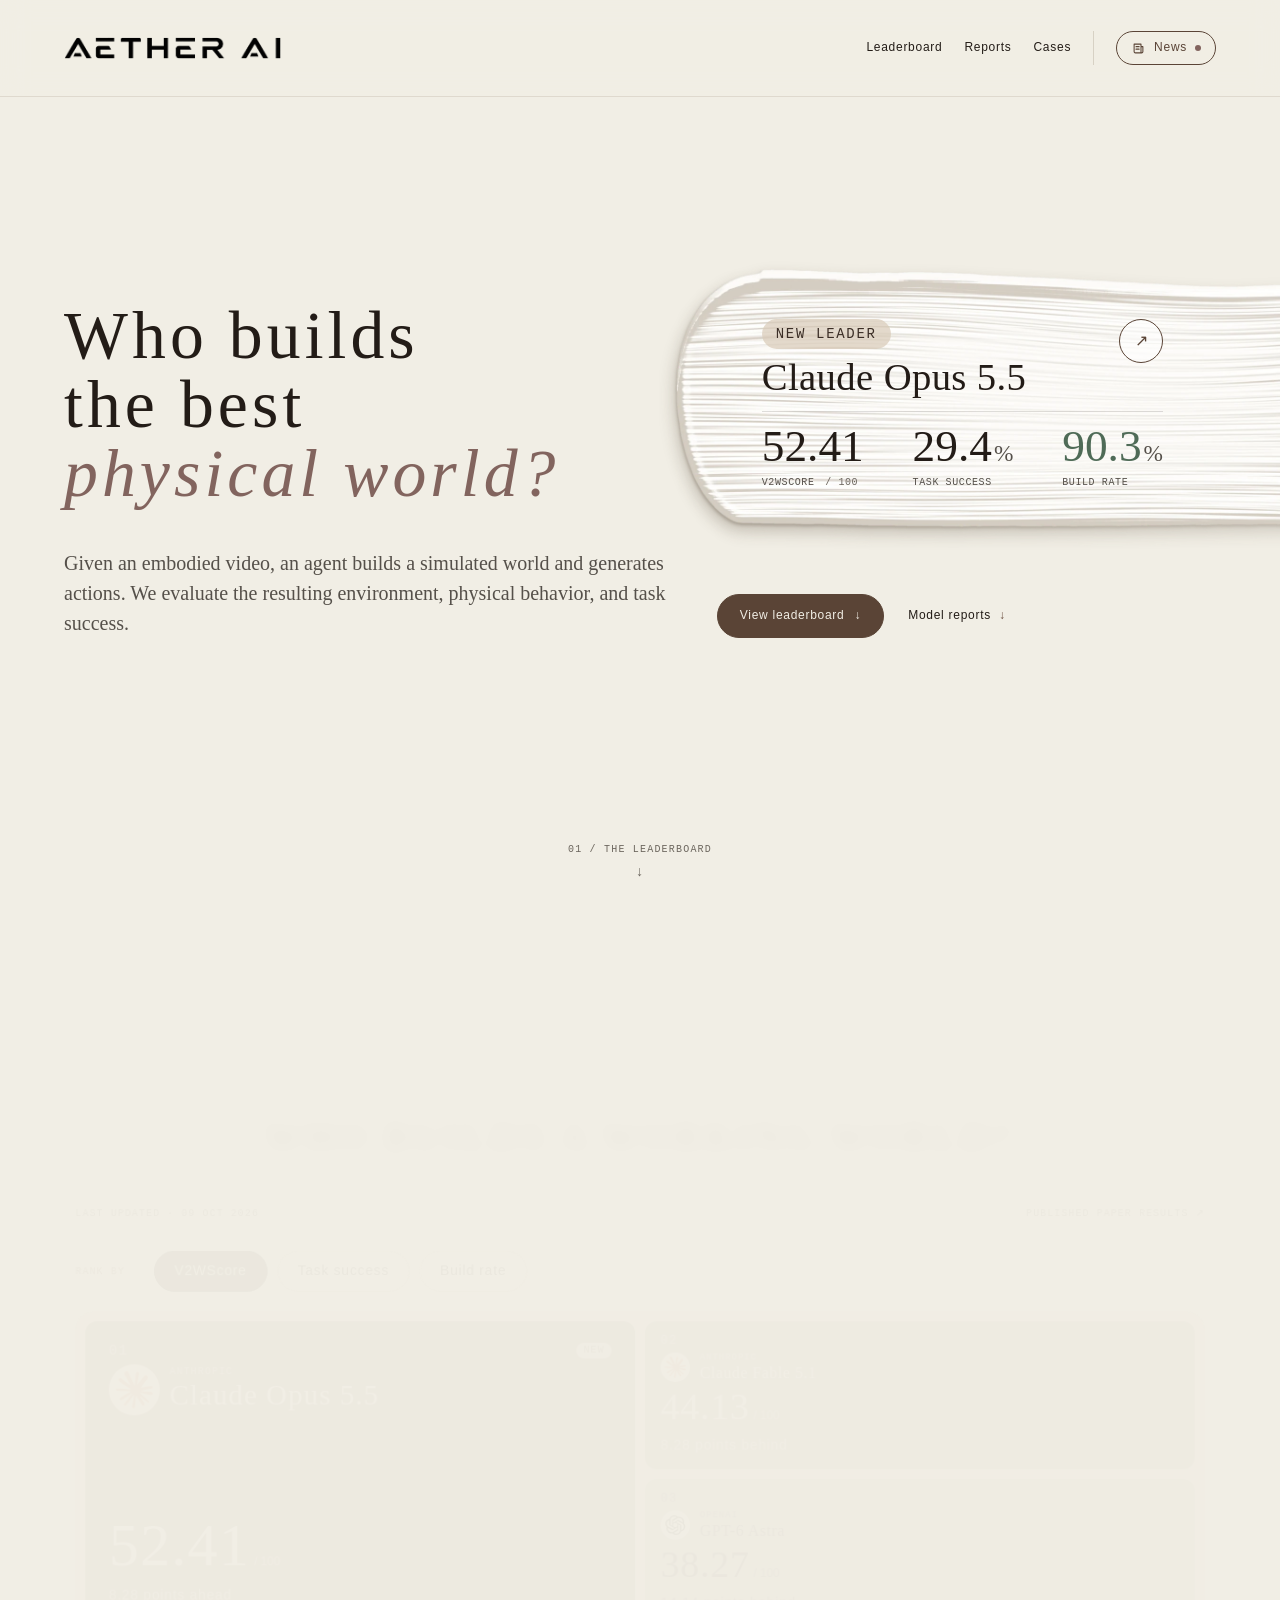
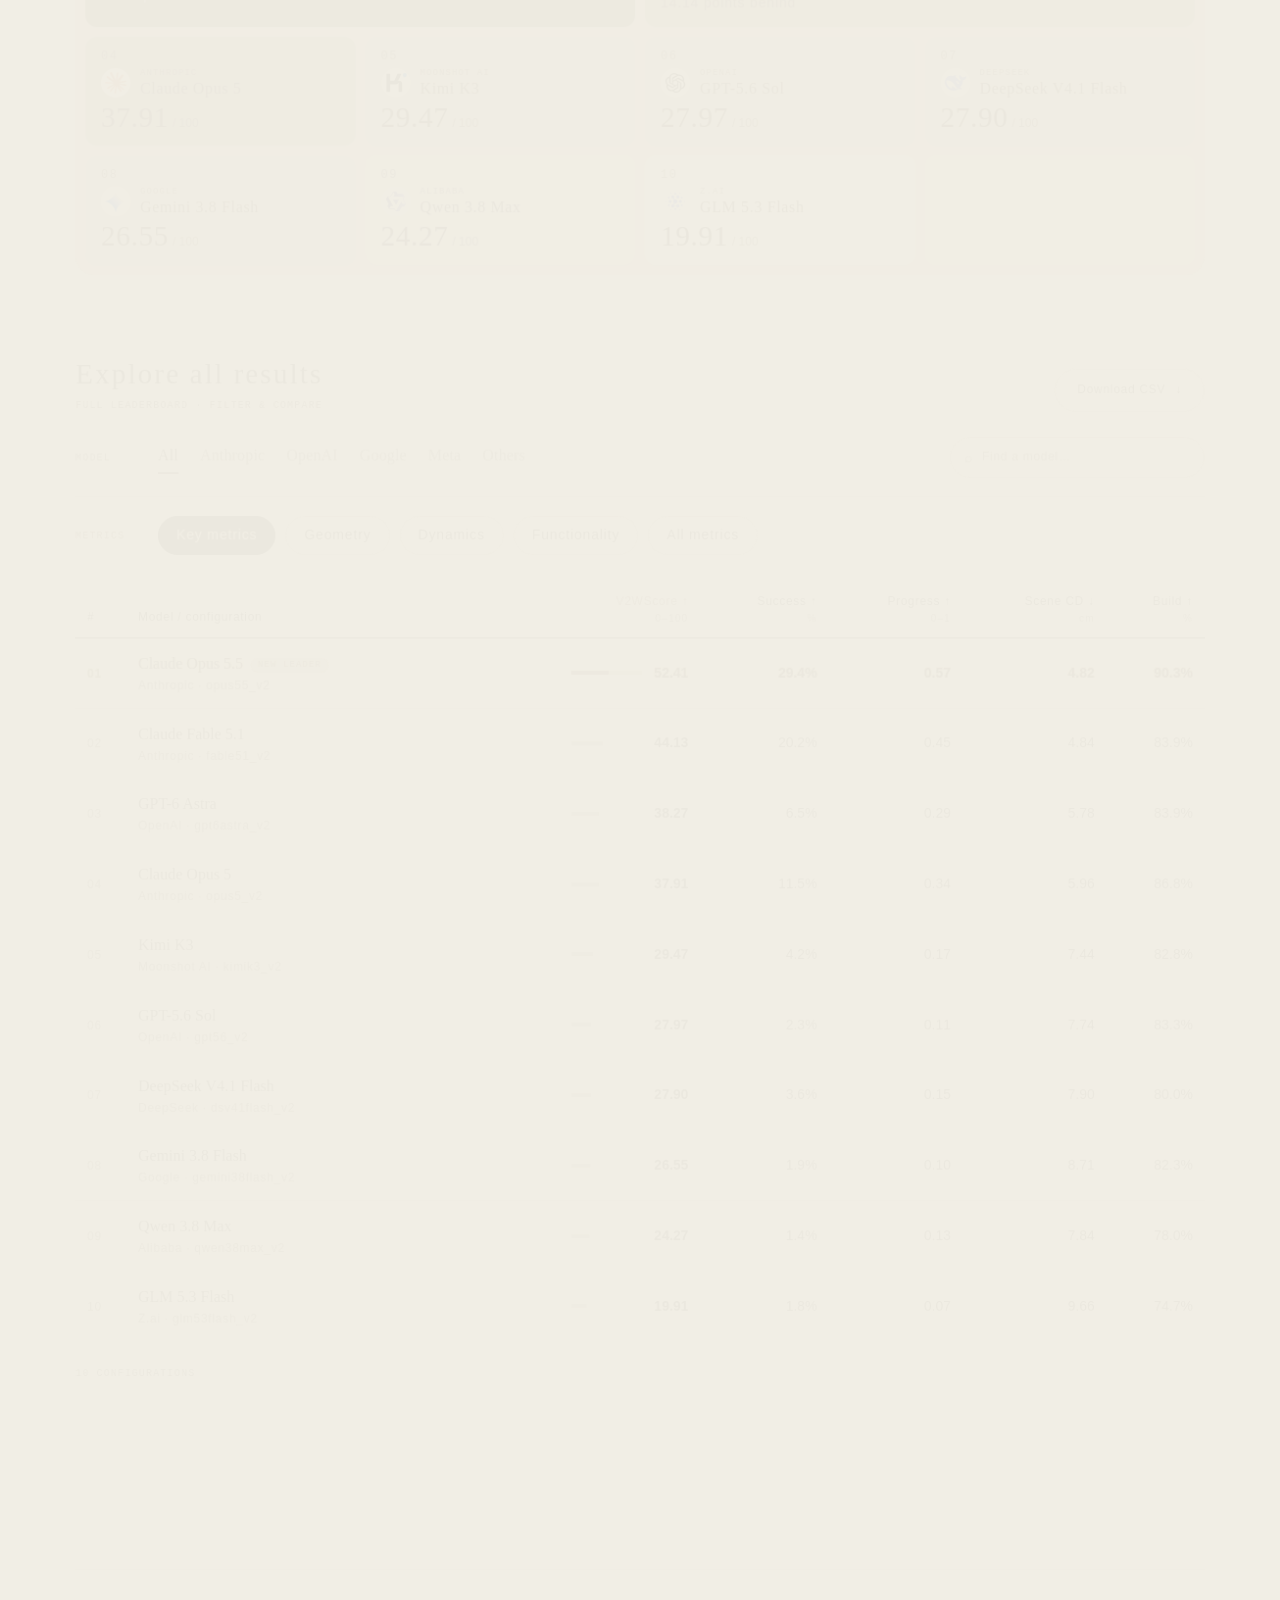
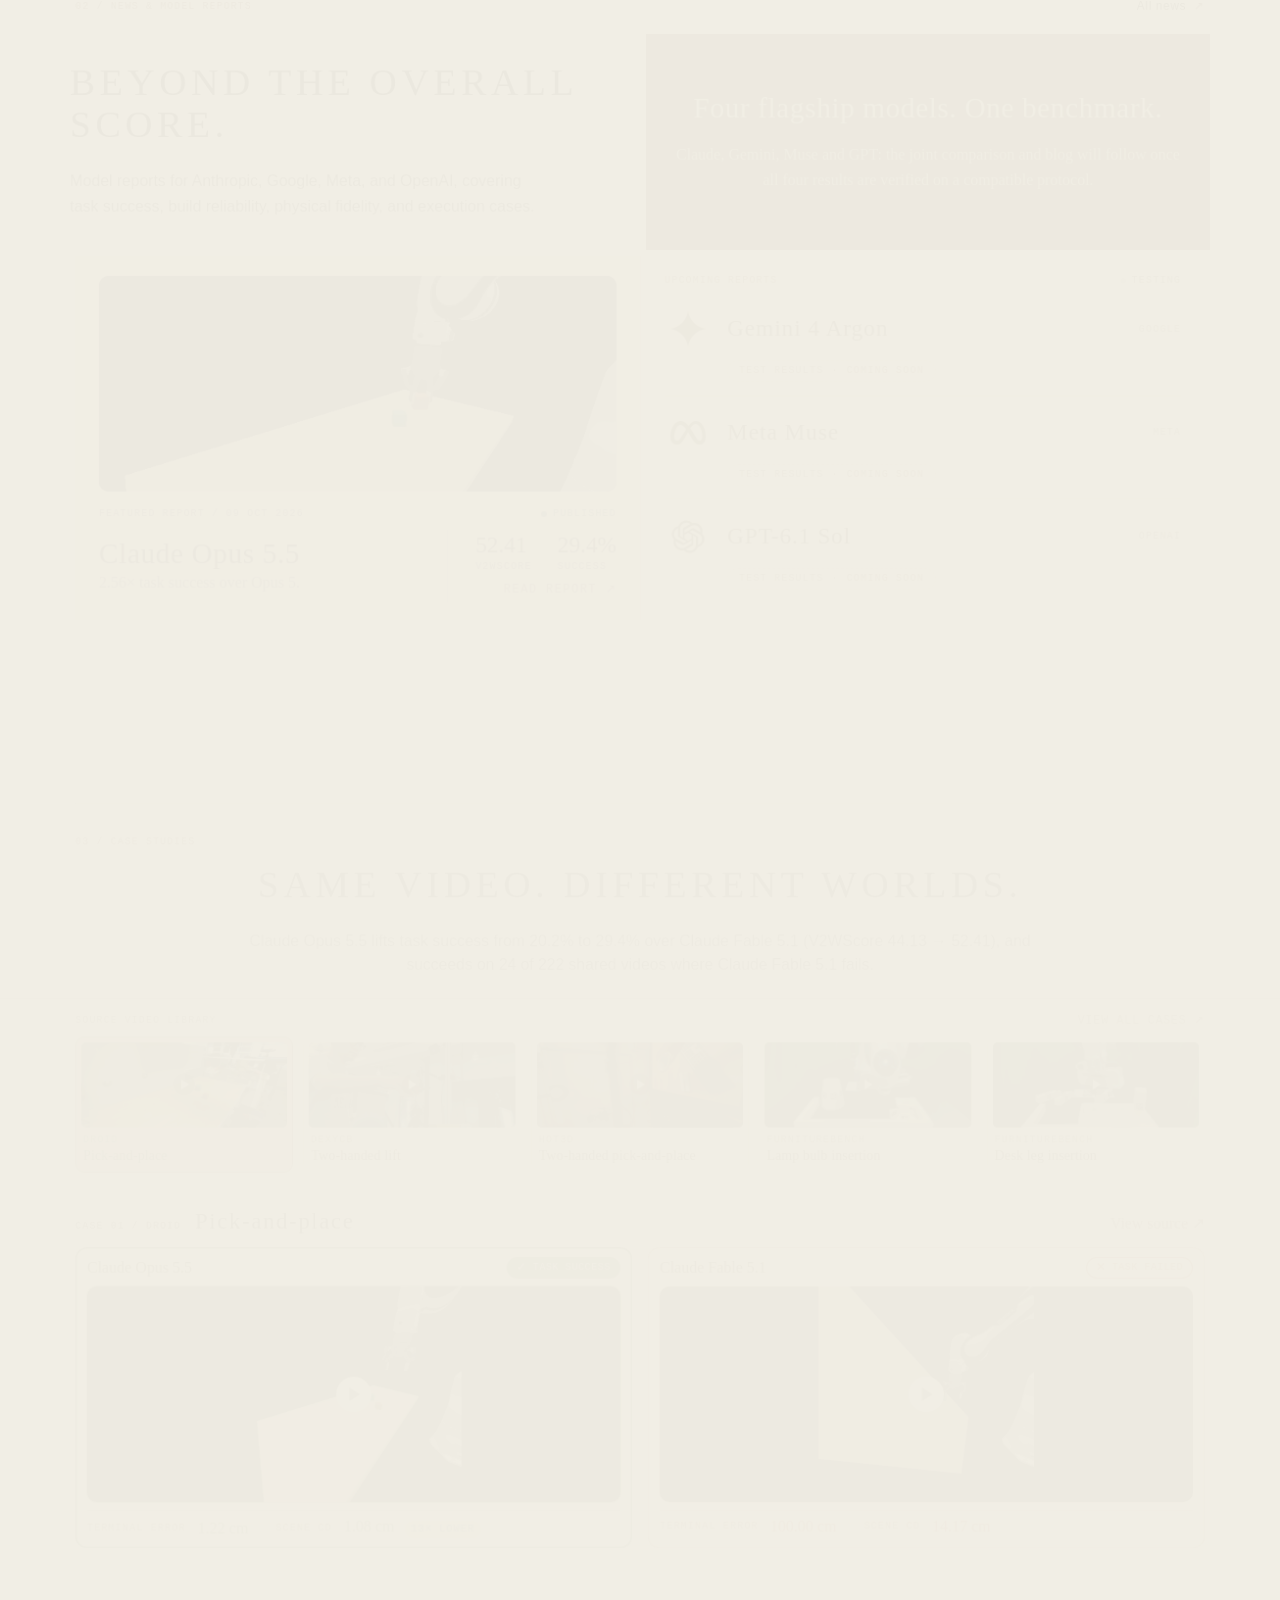
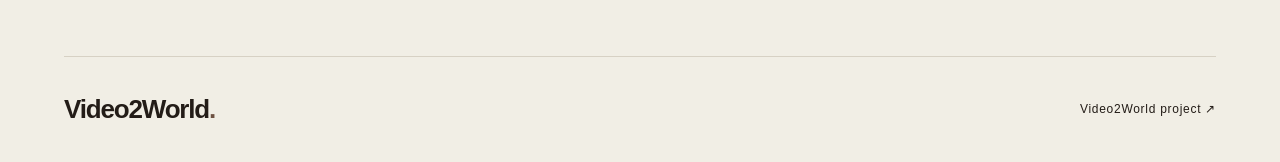
==== site/index.html @ 616022a1 "Design pass: align leaderboard, Opus report and News with the project page Information structure - H" ====
<!doctype html>
<html lang="en" data-hero-paint="b">
<head>
  <meta charset="UTF-8"><meta name="viewport" content="width=device-width, initial-scale=1">
  <meta name="v2w-base" content="."><meta name="theme-color" content="#f1eee5">
  <title>Video2World — Which coding agents build worlds that work?</title>
  <meta name="description" content="Explore how frontier coding agents reconstruct and execute interactive worlds from embodied videos. A living leaderboard, real cases, and model-by-model updates.">
  <meta property="og:title" content="Video2World — Opus 5.5 sets a new high">
  <meta property="og:description" content="52.41 V2WScore. 29.4% task success. Explore ten coding-agent configurations and their physical-world capabilities.">
  <meta property="og:image" content="https://aetherlabsai.github.io/Video2World/leaderboard/assets/opus-5-5-social.png">
  <meta property="og:type" content="website"><meta name="twitter:card" content="summary_large_image">
  <link rel="icon" href="assets/favicon.ico" sizes="16x16 32x32 48x48"><link rel="icon" type="image/png" sizes="32x32" href="assets/favicon-32.png"><link rel="apple-touch-icon" sizes="180x180" href="assets/apple-touch-icon.png"><link rel="stylesheet" href="styles.css"><link rel="stylesheet" href="theme.css"><link rel="stylesheet" href="collaboration.css"><link rel="stylesheet" href="motion.css">
  <link rel="stylesheet" href="hero-paint.css"><script src="app.js" defer></script><script src="motion.js" defer></script>
</head>
<body data-page="home">
  <a class="skip" href="#leaderboard">Skip to leaderboard</a>
  <header class="site-header"><div class="nav-inner"><a class="wordmark" href="../" aria-label="Aether AI · Video2World project page"><img src="assets/aether-ai.png" alt="Aether AI" width="946" height="96" decoding="async"></a><nav aria-label="Main navigation"><a href="#leaderboard">Leaderboard</a><a href="#updates">Reports</a><a href="#cases">Cases</a><div class="nav-resources"><details class="news-nav"><summary class="nav-board"><svg viewBox="0 0 24 24" aria-hidden="true"><path d="M5 5h11v14H7a2 2 0 0 1-2-2z M16 9h3v8a2 2 0 0 1-2 2 M8 9h5 M8 13h5"/></svg>News <span class="news-nav-dot" aria-hidden="true"></span></summary><div class="news-nav-panel" id="nav-news-summary"><a href="news/index.html">Latest benchmark news ↗</a></div></details></div></nav></div></header>
  <main id="top">
    <section class="hero page-width" aria-labelledby="hero-title">
      <div class="hero-copy"><h1 id="hero-title">Who builds the best <em>physical world?</em></h1>
        <p class="hero-description">Given an embodied video, an agent builds a simulated world and generates actions. We evaluate the resulting environment, physical behavior, and task success.</p>
      </div>
      <div class="hero-side"><div class="release-highlight hero-release" aria-labelledby="release-title"><div class="release-intro"><span class="release-tag">NEW LEADER</span><h2 id="release-title">Claude Opus 5.5</h2></div><div class="release-metrics"><div><span class="metric-value">…</span><span class="metric-name">V2WScore <small>/ 100</small></span></div><div><span class="metric-value">…</span><span class="metric-name">Task success</span></div><div><span class="metric-value positive">…</span><span class="metric-name">Build rate</span></div></div><a class="release-arrow" href="updates/opus-5-5.html" aria-label="Read Opus 5.5 results">↗</a></div><div class="hero-actions"><a class="button primary" href="#leaderboard">View leaderboard <span>↓</span></a><a class="text-link" href="#updates">Model reports <span>↓</span></a></div></div>
      <a class="hero-next" href="#leaderboard"><span>01 / The leaderboard</span><i aria-hidden="true">↓</i></a>
    </section>
    <section class="section page-width" id="leaderboard" data-rail="Leaderboard" aria-labelledby="board-title"><div class="section-heading"><div><span class="eyebrow section-index">01 / THE LEADERBOARD</span><h2 id="board-title">Who builds a working world?</h2></div></div>
      <div class="board-context board-meta" role="toolbar" aria-label="Leaderboard data"><span class="snapshot-date" id="snapshot-date">Last updated · 09 Oct 2026</span><div class="board-meta-actions"><a class="text-link paper-results-link" href="https://aetherlabsai.github.io/Video2World/#results" target="_blank" rel="noopener">Published paper results ↗</a></div></div>
      <div class="ranking-stage">
        <div class="chart-heading rank-by"><span class="tiny-label filter-label">Rank by</span><h3 id="chart-title" class="sr-only">Overall score</h3><div class="segmented" role="group" aria-label="Rank by"><button class="active" data-chart="score" type="button" aria-pressed="true">V2WScore</button><button data-chart="success" type="button" aria-pressed="false">Task success</button><button data-chart="build" type="button" aria-pressed="false">Build rate</button></div></div>
        <div id="rank-podium" class="rank-podium podium-split" aria-label="Top three models"></div>
      </div>
      <div class="results-head"><div><h3>Explore all results</h3><span class="tiny-label">Full leaderboard · filter &amp; compare</span></div><button class="button secondary" id="export-csv" type="button">Download CSV <span>↓</span></button></div>
      <div class="board-toolbar"><span class="tiny-label filter-label">Model</span><div class="provider-filters provider-tabs" id="provider-filters" role="group" aria-label="Filter by provider"></div><label class="search"><span aria-hidden="true">⌕</span><input id="model-search" type="search" placeholder="Find a model…" aria-label="Search models"></label></div>
      <div class="metric-views"><span class="tiny-label filter-label">Metrics</span><div class="segmented" role="group" aria-label="Metric view"><button class="active" type="button" data-metric-view="key" aria-pressed="true">Key metrics</button><button type="button" data-metric-view="Geometry" aria-pressed="false">Geometry</button><button type="button" data-metric-view="Dynamics" aria-pressed="false">Dynamics</button><button type="button" data-metric-view="Functionality" aria-pressed="false">Functionality</button><button type="button" data-metric-view="all" id="detail-toggle" aria-pressed="false">All metrics</button></div><span class="metric-view-note" id="metric-view-note"></span></div>
      <div class="table-scroll" tabindex="0" aria-label="Scrollable leaderboard"><table class="leaderboard-table" id="leaderboard-table"><caption class="sr-only">Video2World model results. Select a column to sort or a model to inspect its metric coverage.</caption><thead id="table-head"></thead><tbody id="table-body"><tr><td>Loading benchmark results…</td></tr></tbody></table></div>
      <div class="board-footnote"><span id="board-summary">10 evaluated configurations</span></div>

    </section>

    <section class="section page-width reports-section" id="updates" data-rail="Reports" aria-labelledby="updates-title">
      <div class="reports-bento">
        <div class="bento-top"><span class="eyebrow section-index">02 / NEWS &amp; MODEL REPORTS</span><a class="text-link" href="news/index.html">All news <span>↗</span></a></div>
        <div class="bento-intro"><h2 id="updates-title">Beyond the overall score.</h2><p>Model reports for Anthropic, Google, Meta, and OpenAI, covering task success, build reliability, physical fidelity, and execution cases.</p></div>
        <div class="bento-campaign campaign-panel campaign-brief" aria-labelledby="campaign-title"><span class="campaign-status sr-only" id="campaign-status">1 of 4 results available</span><h3 id="campaign-title">Four flagship models. One benchmark.</h3><p id="campaign-message">The joint comparison and blog will follow once all four results are verified.</p><p class="campaign-publication" id="campaign-publication">Joint article in preparation.</p></div>
        <div class="updates-grid bento-reports" data-layout="bento" aria-label="Flagship model reports"></div>
      </div>
    </section>

    <section class="section page-width" id="cases" data-rail="Cases" aria-labelledby="cases-title"><div class="case-study" id="opus-case-explorer"><div class="cs-head"><span class="eyebrow section-index">03 / CASE STUDIES</span><h2 id="cases-title">Same video. Different worlds.</h2></div><p class="loading">Loading cases…</p></div>
    </section>
  </main>
  <footer class="site-footer"><a class="wordmark" href="../">Video2World<span class="brand-dot">.</span></a><div class="footer-links"><a href="../">Video2World project ↗</a></div></footer>
  <dialog id="model-dialog" class="model-dialog"><button class="dialog-close icon-button" type="button" aria-label="Close model details">×</button><div id="model-dialog-content"></div></dialog>
  <div id="toast" class="toast" role="status" aria-live="polite"></div>
</body>
</html>
---- site/styles.css ----
/*
 * Video2World leaderboard — layout and components.
 * Visual language follows the main project site (warm beige paper, Georgia display type in light
 * weight with open tracking, Arial text, mono labels, pill buttons, hairline rules). Every colour,
 * size and font comes from the tokens in theme.css; do not add raw hex values or font sizes here.
 */

/* ---------- Base ---------- */
* {
  box-sizing: border-box;
}
html {
  scroll-behavior: smooth;
  scroll-padding-top: calc(var(--nav-height) + 24px);
}
body {
  margin: 0;
  overflow-x: clip;
  background: var(--bg);
  color: var(--text);
  font: var(--fw-text) var(--fs-body) / var(--lh-body) var(--font-body);
}
button,
input,
select {
  font: inherit;
  color: inherit;
}
a {
  color: inherit;
  text-decoration: none;
}
a:hover {
  color: var(--accent);
}
button {
  cursor: pointer;
}
button:disabled {
  cursor: default;
}
button,
a {
  -webkit-tap-highlight-color: transparent;
}
:focus-visible {
  outline: 2px solid var(--accent);
  outline-offset: 5px;
}
::selection {
  background: var(--warm-tint);
}
h1,
h2,
h3,
p {
  margin: 0;
  overflow-wrap: break-word;
}
h1,
h2,
h3 {
  font-family: var(--font-display);
  font-weight: var(--fw-display);
}
h1 {
  font-size: var(--fs-d1);
  line-height: var(--lh-d1);
  letter-spacing: var(--ls-d1);
}
h2 {
  font-size: var(--fs-h1);
  line-height: var(--lh-h1);
  letter-spacing: var(--ls-h1);
}
h3 {
  font-size: var(--fs-h2);
  line-height: var(--lh-h2);
  letter-spacing: var(--ls-h2);
}
h1 em,
h2 em,
h3 em {
  color: var(--accent-warm);
  font-weight: 400;
}
img,
video {
  display: block;
  max-width: 100%;
}
.page-width {
  width: min(var(--content-width), calc(100% - 2 * var(--gutter)));
  margin-inline: auto;
}
.sr-only {
  position: absolute;
  width: 1px;
  height: 1px;
  padding: 0;
  margin: -1px;
  overflow: hidden;
  clip-path: inset(50%);
  white-space: nowrap;
  border: 0;
}
.skip {
  position: fixed;
  top: -80px;
  left: 20px;
  z-index: 100;
  padding: 12px;
  background: var(--text);
  color: var(--bg);
}
.skip:focus {
  top: 10px;
}
[hidden] {
  display: none !important;
}

/* Small mono capitals: eyebrows, tags, axis labels. */
.eyebrow,
.tiny-label {
  display: flex;
  align-items: center;
  gap: 9px;
  font: var(--fw-label) var(--fs-label) / var(--lh-label) var(--font-mono);
  letter-spacing: var(--ls-label);
  text-transform: uppercase;
  color: var(--text-muted);
}
.section-index {
  color: var(--accent);
}
.status-dot {
  display: inline-block;
  flex-shrink: 0;
  width: 6px;
  height: 6px;
  border-radius: 50%;
  background: var(--positive);
}

/* ---------- Header (same bar as the main site) ---------- */
.site-header {
  position: sticky;
  top: 0;
  z-index: 20;
  background: color-mix(in srgb, var(--bg) 82%, transparent);
  -webkit-backdrop-filter: saturate(1.1) blur(14px);
  backdrop-filter: saturate(1.1) blur(14px);
  border-bottom: 1px solid color-mix(in srgb, var(--line) 70%, transparent);
}
.nav-inner {
  display: flex;
  align-items: center;
  justify-content: space-between;
  gap: 32px;
  max-width: calc(var(--content-width) + 2 * var(--gutter));
  min-height: var(--nav-height);
  margin: auto;
  padding: 0 var(--gutter);
}
.wordmark {
  display: inline-flex;
  align-items: center;
  flex-shrink: 0;
  font-size: 26px;
  font-weight: 600;
  letter-spacing: -0.045em;
  white-space: nowrap;
}
.wordmark img {
  display: block;
  height: 22px;
  width: auto;
}
.brand-dot {
  color: var(--accent);
}
.site-header nav {
  display: flex;
  align-items: center;
  gap: 34px;
  font-size: var(--fs-ui);
  letter-spacing: var(--ls-ui);
}
.site-header nav > a,
.nav-resources > a {
  display: inline-flex;
  align-items: center;
  gap: 7px;
  min-height: 44px;
}
.nav-resources {
  display: flex;
  align-items: center;
  gap: 28px;
  padding-left: 34px;
  border-left: 1px solid var(--line);
}
.nav-resources svg,
.nav-board svg {
  flex-shrink: 0;
  width: 15px;
  height: 15px;
  fill: none;
  stroke: currentColor;
  stroke-width: 1.7;
  stroke-linecap: round;
  stroke-linejoin: round;
}
/* Outlined pill, as the main site's Leaderboard button. */
.nav-board {
  display: inline-flex;
  align-items: center;
  gap: 8px;
  padding: 6px 14px;
  border: 1px solid var(--warm-solid);
  border-radius: 999px;
  color: var(--warm-solid);
  white-space: nowrap;
}

/* ---------- Buttons and links ---------- */
.button {
  display: inline-flex;
  align-items: center;
  justify-content: center;
  gap: 10px;
  min-height: 44px;
  padding: 9px 22px;
  border: 1px solid var(--warm-solid);
  border-radius: 999px;
  font: var(--fw-text) var(--fs-ui) / var(--lh-ui) var(--font-body);
  letter-spacing: var(--ls-ui);
  white-space: nowrap;
  transition:
    background 0.2s ease,
    color 0.2s ease,
    border-color 0.2s ease;
}
.button.primary {
  background: var(--warm-solid);
  color: var(--bg);
}
.button.primary:hover {
  background: var(--warm-solid-hover);
  border-color: var(--warm-solid-hover);
  color: var(--bg);
}
.button.secondary {
  background: transparent;
  border-color: var(--line);
  color: var(--text);
}
.button.secondary:hover {
  border-color: var(--accent);
  color: var(--accent);
}
.text-link {
  display: inline-flex;
  align-items: center;
  gap: 8px;
  font-size: var(--fs-ui);
  letter-spacing: var(--ls-ui);
  color: var(--text);
  white-space: nowrap;
}
.text-link span {
  color: var(--accent);
}
.inline-link {
  color: var(--accent);
  text-decoration: underline;
  text-underline-offset: 3px;
}

/* Pill segmented control and tabs (as the main site's case tabs). */
.segmented {
  display: inline-flex;
  flex-wrap: wrap;
  gap: 6px;
}
.segmented button,
.case-tabs button,
.provider-filters button {
  min-height: 34px;
  padding: 0 14px;
  border: 1px solid var(--line);
  border-radius: 999px;
  background: transparent;
  color: var(--text);
  font: var(--fw-text) var(--fs-ui) / var(--lh-ui) var(--font-body);
  letter-spacing: var(--ls-ui);
  white-space: nowrap;
  transition:
    background 0.2s ease,
    color 0.2s ease,
    border-color 0.2s ease;
}
.segmented button:hover,
.case-tabs button:hover,
.provider-filters button:hover {
  border-color: var(--accent);
  color: var(--accent);
}
.segmented button.active,
.case-tabs button.active,
.provider-filters button.active {
  background: var(--text);
  border-color: var(--text);
  color: var(--bg);
}
.case-tabs button {
  min-height: 36px;
  padding: 0 16px;
  text-transform: uppercase;
}

/* ---------- Hero ---------- */
.hero {
  display: grid;
  grid-template-columns: minmax(0, 1fr) minmax(0, 1fr);
  gap: var(--grid-gap);
  align-items: stretch;
  min-height: 0;
  padding-top: 48px;
  padding-bottom: 16px;
}
.hero h1 {
  font-size: var(--fs-d1);
  line-height: var(--lh-d1);
  letter-spacing: var(--ls-d1);
  text-wrap: balance;
}
.hero-copy {
  display: flex;
  flex-direction: column;
  min-width: 0;
}
.hero-copy .hero-actions {
  margin-bottom: 0;
}
/* Latest measured result beside the introduction. */
.release-highlight.hero-release {
  display: grid;
  grid-template-columns: minmax(0, 1fr) auto;
  align-items: start;
  gap: 0 24px;
  margin-top: 0;
  align-self: center;
  padding: 18px 28px 16px;
}
/* Same size as the button text (12px). */
.release-highlight.hero-release .release-tag {
  padding: 4px 10px;
  font-size: var(--fs-ui);
  letter-spacing: var(--ls-ui);
}
.release-highlight.hero-release .release-intro h2 {
  margin-top: 8px;
  font-size: var(--fs-h1);
  line-height: 1.05;
  letter-spacing: 0.01em;
}
.release-highlight.hero-release .release-intro p {
  margin-top: 4px;
  font-size: var(--fs-body);
}
.release-highlight.hero-release .release-arrow {
  grid-column: 2;
  grid-row: 1;
  display: flex;
}
.release-highlight.hero-release .release-metrics {
  grid-column: 1 / -1;
  justify-content: space-between;
  gap: 24px;
  margin-top: 14px;
  padding: 12px 0 0;
  border-top: 1px solid var(--line);
}
.release-highlight.hero-release .metric-value {
  font-size: var(--fs-d2);
  line-height: 1;
  letter-spacing: 0;
}
.release-highlight.hero-release .metric-name {
  margin-top: 6px;
  letter-spacing: 0.06em;
}

.hero .eyebrow {
  margin-bottom: 28px;
  color: var(--accent);
}
.hero h1 em {
  font-style: italic;
}
.hero-description {
  max-width: 34em;
  margin-top: 40px;
  font: var(--fw-text) var(--fs-lead) / var(--lh-lead) var(--font-display);
  color: var(--text-muted);
}
.hero-actions {
  display: flex;
  flex-wrap: wrap;
  align-items: center;
  gap: 14px 24px;
  margin-top: 32px;
}
.benchmark-stats {
  display: flex;
  gap: 32px;
  max-width: 460px;
  margin: 40px 0 0;
  padding-top: 24px;
  border-top: 1px solid var(--line);
}
.benchmark-stats div {
  flex: 1;
}
.benchmark-stats dt {
  font: var(--fw-display) var(--fs-h1) / var(--lh-h1) var(--font-display);
  letter-spacing: var(--ls-h3);
}
.benchmark-stats dd {
  margin: 8px 0 0;
  font-size: var(--fs-small);
  line-height: var(--lh-small);
  color: var(--text-muted);
}

/* ---------- New-leader band ---------- */
.release-highlight {
  position: relative;
  display: flex;
  align-items: center;
  justify-content: space-between;
  gap: var(--grid-gap);
  padding: 28px 32px;
  border: 1px solid var(--line);
  border-radius: 4px;
  background: var(--surface);
}
.release-tag {
  white-space: nowrap;
  display: inline-flex;
  align-items: center;
  padding: 3px 8px;
  border-radius: 999px;
  background: var(--warm-tint);
  color: var(--warm-ink);
  font: var(--fw-label) var(--fs-label) / var(--lh-label) var(--font-mono);
  letter-spacing: var(--ls-label);
  text-transform: uppercase;
}
.release-intro h2 {
  margin-top: 12px;
  font-size: var(--fs-h2);
  line-height: var(--lh-h2);
  letter-spacing: var(--ls-h2);
}
.release-intro p {
  margin-top: 6px;
  font-size: var(--fs-small);
  color: var(--text-muted);
}
.release-intro a {
  display: inline-flex;
  gap: 8px;
  margin-top: 14px;
  font-size: var(--fs-ui);
  letter-spacing: var(--ls-ui);
}
.release-intro a span {
  color: var(--accent);
}
.release-metrics {
  display: flex;
  align-items: center;
  gap: 48px;
  padding-right: 24px;
}
.release-metrics > div {
  display: flex;
  flex-direction: column;
}
.metric-value {
  font: var(--fw-display) var(--fs-d2) / var(--lh-d2) var(--font-display);
  letter-spacing: 0.02em;
  font-variant-numeric: tabular-nums;
}
.metric-value > span {
  margin-left: 2px;
  font-size: var(--fs-h3);
  color: var(--text-muted);
}
.metric-value.positive {
  color: var(--positive);
}
.metric-name {
  margin-top: 8px;
  font: var(--fw-label) var(--fs-label) / var(--lh-label) var(--font-mono);
  letter-spacing: var(--ls-label);
  text-transform: uppercase;
  color: var(--text-muted);
}
.metric-name small {
  margin-left: 4px;
  font-size: inherit;
  color: var(--text-faint);
}
.release-arrow {
  display: flex;
  flex-shrink: 0;
  align-items: center;
  justify-content: center;
  width: 44px;
  height: 44px;
  border: 1px solid var(--warm-solid);
  border-radius: 50%;
  color: var(--warm-solid);
  font-size: var(--fs-body);
}
.release-arrow:hover {
  background: var(--warm-solid);
  color: var(--bg);
}

/* ---------- Section headings (main-site grid: index | heading … | action) ---------- */
.section {
  padding-top: var(--space-section);
}
.section-heading {
  display: grid;
  grid-template-columns: minmax(0, 0.56fr) minmax(0, 2fr) minmax(0, 0.8fr);
  gap: 18px 24px;
  align-items: end;
  margin-bottom: var(--space-head);
  padding-top: 32px;
  border-top: 1px solid var(--line);
}
.section-heading > div {
  display: contents;
}
.section-heading .section-index {
  grid-column: 1;
  grid-row: 1;
  align-self: start;
  margin: 0;
}
.section-heading h2 {
  grid-column: 2 / -1;
  grid-row: 1;
  font-size: var(--fs-h1);
  letter-spacing: var(--ls-h1);
  text-transform: uppercase;
}
.section-heading p {
  grid-column: 2;
  grid-row: 2;
  font-size: var(--fs-body);
  line-height: var(--lh-body);
  color: var(--text-muted);
}
.section-heading > :not(div) {
  grid-column: 3;
  grid-row: 2;
  justify-self: end;
  align-self: end;
}
.outline-tag {
  padding: 5px 10px;
  border: 1px solid var(--line);
  border-radius: 999px;
  font: var(--fw-label) var(--fs-label) / var(--lh-label) var(--font-mono);
  letter-spacing: var(--ls-label);
  text-transform: uppercase;
  color: var(--text-muted);
  white-space: nowrap;
}

/* ---------- Leaderboard: snapshot switch, ranking stage ---------- */
.board-context {
  display: flex;
  align-items: center;
  justify-content: space-between;
  gap: 18px;
  padding-bottom: 24px;
}
.snapshot-date {
  font: var(--fw-label) var(--fs-label) / var(--lh-label) var(--font-mono);
  letter-spacing: var(--ls-label);
  text-transform: uppercase;
  color: var(--text-muted);
}
.ranking-stage {
  margin: 0 0 var(--space-head);
  padding: 32px 32px 20px;
  border: 1px solid var(--line);
  border-radius: 4px;
  background: var(--surface);
}
.chart-heading {
  display: flex;
  align-items: flex-end;
  justify-content: space-between;
  gap: 16px;
  margin-bottom: 28px;
}
.chart-heading .tiny-label {
  color: var(--accent);
}
.chart-heading h3 {
  margin-top: 10px;
  font-size: var(--fs-h2);
}
.stage-spark {
  color: var(--accent-warm);
}

/* Top three */
.rank-podium {
  display: grid;
  grid-template-columns: 1.2fr 1fr 1fr;
  gap: 16px;
  margin-bottom: 36px;
}
.podium-card {
  display: flex;
  flex-direction: column;
  min-width: 0;
  padding: 20px 22px 18px;
  border: 1px solid var(--line);
  border-radius: 4px;
  background: var(--bg);
  text-align: left;
  transition:
    border-color 0.2s ease,
    background 0.2s ease;
}
.podium-card:hover {
  border-color: var(--accent);
}
.podium-card.podium-leader {
  border-color: var(--warm-tint);
  background: color-mix(in srgb, var(--warm-tint) 45%, var(--surface));
}
.podium-top {
  display: flex;
  align-items: center;
  justify-content: space-between;
  gap: 10px;
}
.podium-position {
  font: var(--fw-label) var(--fs-label) / var(--lh-label) var(--font-mono);
  letter-spacing: var(--ls-label);
  color: var(--text-muted);
}
.podium-leader .podium-position {
  color: var(--accent);
}
.podium-arrow {
  color: var(--accent);
  font-size: var(--fs-small);
}
.podium-identity {
  display: flex;
  align-items: center;
  gap: 12px;
  min-height: 46px;
  margin-top: 22px;
}
.provider-mark {
  display: flex;
  flex-shrink: 0;
  align-items: center;
  justify-content: center;
  width: 38px;
  height: 38px;
  border: 1px solid var(--line);
  border-radius: 50%;
  background: var(--surface);
  color: var(--accent);
  font: var(--fw-text) var(--fs-body) / 1 var(--font-display);
}
.podium-provider {
  display: block;
  margin-bottom: 3px;
  font: var(--fw-label) var(--fs-label) / var(--lh-label) var(--font-mono);
  letter-spacing: var(--ls-label);
  text-transform: uppercase;
  color: var(--text-muted);
}
.podium-identity strong {
  display: block;
  font: var(--fw-text) var(--fs-h3) / var(--lh-h3) var(--font-display);
  letter-spacing: var(--ls-h3);
}
.podium-score {
  margin-top: 18px;
  font: var(--fw-display) var(--fs-d1) / var(--lh-d1) var(--font-display);
  letter-spacing: 0.02em;
  font-variant-numeric: tabular-nums;
}
.podium-score small {
  margin-left: 8px;
  font: var(--fw-text) var(--fs-small) / 1 var(--font-body);
  letter-spacing: 0;
  color: var(--text-faint);
}
.podium-bottom {
  display: flex;
  flex-wrap: wrap;
  justify-content: space-between;
  gap: 8px;
  margin-top: 18px;
  padding-top: 12px;
  border-top: 1px solid var(--line);
  font-size: var(--fs-ui);
  letter-spacing: var(--ls-ui);
  color: var(--text-muted);
}
.podium-leader .podium-bottom > span:last-child {
  color: var(--accent);
}

/* Full ranking (bar ladder) */
.ladder-heading,
.table-section-label {
  display: flex;
  align-items: center;
  justify-content: space-between;
  gap: 16px;
  font: var(--fw-label) var(--fs-label) / var(--lh-label) var(--font-mono);
  letter-spacing: var(--ls-label);
  text-transform: uppercase;
  color: var(--accent);
}
.ladder-heading {
  padding: 0 12px 12px;
}
.ladder-heading > span:last-child,
.table-section-label > span:last-child {
  font: var(--fw-text) var(--fs-ui) / var(--lh-ui) var(--font-body);
  letter-spacing: var(--ls-ui);
  text-transform: none;
  color: var(--text-muted);
}
.rank-chart {
  display: flex;
  flex-direction: column;
  gap: 2px;
}
.chart-row {
  display: grid;
  grid-template-columns: 30px 200px minmax(0, 1fr) 64px 16px;
  gap: 16px;
  align-items: center;
  width: 100%;
  padding: 10px 12px;
  border: 0;
  border-bottom: 1px solid color-mix(in srgb, var(--text) 10%, transparent);
  background: transparent;
  text-align: left;
  transition: background 0.2s ease;
}
.chart-row:hover {
  background: color-mix(in srgb, var(--warm-tint) 30%, transparent);
}
.chart-row.ladder-leader {
  background: color-mix(in srgb, var(--warm-tint) 40%, transparent);
}
.chart-rank {
  font: var(--fw-text) var(--fs-ui) / var(--lh-ui) var(--font-body);
  letter-spacing: var(--ls-ui);
  color: var(--text-faint);
}
.ladder-leader .chart-rank {
  color: var(--accent);
}
.chart-name {
  overflow: hidden;
  font: var(--fw-text) var(--fs-body) / var(--lh-small) var(--font-display);
  white-space: nowrap;
  text-overflow: ellipsis;
}
.ladder-new,
.inline-tag {
  display: inline-block;
  margin-left: 8px;
  padding: 2px 7px;
  border-radius: 999px;
  background: var(--warm-tint);
  color: var(--warm-ink);
  font: var(--fw-label) var(--fs-micro) / var(--lh-micro) var(--font-mono);
  letter-spacing: var(--ls-label);
  vertical-align: 2px;
}
.chart-lane {
  position: relative;
  display: block;
  height: 14px;
  border-left: 1px solid var(--fog);
  background: repeating-linear-gradient(
    to right,
    transparent 0,
    transparent calc(25% - 1px),
    color-mix(in srgb, var(--text) 9%, transparent) calc(25% - 1px),
    color-mix(in srgb, var(--text) 9%, transparent) 25%
  );
}
.chart-bar {
  position: relative;
  display: block;
  height: 100%;
  min-width: 1px;
  background: color-mix(in srgb, var(--accent) 34%, var(--bg));
  transform-origin: left;
  animation: ladder-enter 0.7s cubic-bezier(0.2, 0.7, 0.2, 1) both;
  animation-delay: calc(var(--row-order, 0) * 25ms);
}
.chart-bar i {
  display: none;
}
.ladder-leader .chart-bar {
  background: var(--warm-solid);
}
.chart-row.reference .chart-bar {
  background: repeating-linear-gradient(
    -45deg,
    color-mix(in srgb, var(--accent) 40%, transparent) 0 2px,
    transparent 2px 5px
  );
}
.chart-value {
  font: var(--fw-text) var(--fs-small) / var(--lh-small) var(--font-body);
  font-variant-numeric: tabular-nums;
  text-align: right;
}
.ladder-leader .chart-value {
  font-weight: 700;
}
.chart-open {
  font-size: var(--fs-ui);
  color: var(--accent);
  opacity: 0;
  transition: opacity 0.2s ease;
}
.chart-row:hover .chart-open {
  opacity: 1;
}
.chart-scale {
  display: flex;
  justify-content: space-between;
  margin-top: 10px;
  padding-left: 286px;
  padding-right: 122px;
  font: var(--fw-label) var(--fs-label) / var(--lh-label) var(--font-mono);
  letter-spacing: var(--ls-label);
  color: var(--text-faint);
}
.stage-footer {
  display: flex;
  justify-content: space-between;
  gap: 16px;
  margin-top: 20px;
  padding-top: 16px;
  border-top: 1px solid var(--line);
  font-size: var(--fs-ui);
  letter-spacing: var(--ls-ui);
  color: var(--text-muted);
}
.stage-footer > span:first-child {
  display: flex;
  align-items: center;
  gap: 8px;
}
.stage-footer i {
  width: 10px;
  height: 10px;
  background: var(--warm-solid);
}
.ranking-empty {
  padding: 24px 12px;
  font-size: var(--fs-small);
  color: var(--text-muted);
}
@keyframes ladder-enter {
  from {
    transform: scaleX(0);
  }
  to {
    transform: scaleX(1);
  }
}

/* ---------- Leaderboard: metrics table (the main site's .board) ---------- */
.table-section-label {
  margin-bottom: 16px;
}
.board-toolbar {
  display: flex;
  align-items: center;
  gap: 16px;
  padding: 16px 0;
  border-top: 1px solid var(--line);
}
.search {
  display: flex;
  align-items: center;
  gap: 8px;
  width: 220px;
  min-height: 34px;
  padding: 0 14px;
  border: 1px solid var(--line);
  border-radius: 999px;
  background: transparent;
}
.search:focus-within {
  border-color: var(--accent);
}
.search > span {
  color: var(--text-faint);
  font-size: var(--fs-small);
  line-height: 1;
}
.search input {
  width: 100%;
  min-width: 0;
  border: 0;
  outline: 0;
  background: transparent;
  font-size: var(--fs-ui);
  letter-spacing: var(--ls-ui);
}
.search input::placeholder {
  color: var(--text-faint);
}
.provider-filters {
  display: flex;
  flex-wrap: wrap;
  gap: 6px;
}
.detail-toggle {
  margin-left: auto;
  padding: 0;
  border: 0;
  background: transparent;
  font-size: var(--fs-ui);
  letter-spacing: var(--ls-ui);
  text-transform: uppercase;
  white-space: nowrap;
}
.detail-toggle:hover,
.detail-toggle[aria-pressed='true'] {
  color: var(--accent);
}
.detail-toggle span {
  margin-left: 8px;
}
.table-scroll {
  overflow-x: auto;
  scrollbar-width: thin;
}
.leaderboard-table {
  width: 100%;
  min-width: 900px;
  border-collapse: collapse;
  font-variant-numeric: tabular-nums;
}
.leaderboard-table.all-metrics {
  min-width: 1780px;
}
.leaderboard-table thead th {
  padding: 10px 12px 12px;
  border-bottom: 1px solid var(--text);
  font: var(--fw-text) var(--fs-ui) / var(--lh-ui) var(--font-body);
  letter-spacing: var(--ls-ui);
  text-align: right;
  vertical-align: bottom;
  white-space: nowrap;
}
.leaderboard-table thead th:first-child {
  width: 52px;
  text-align: left;
}
.leaderboard-table thead th:nth-child(2) {
  min-width: 220px;
  text-align: left;
}
.leaderboard-table thead th:nth-child(3) {
  min-width: 160px;
}
.leaderboard-table th button {
  display: flex;
  flex-direction: column;
  align-items: flex-end;
  gap: 2px;
  width: 100%;
  padding: 0;
  border: 0;
  background: transparent;
  text-align: inherit;
  white-space: nowrap;
  letter-spacing: inherit;
}
.leaderboard-table th button:hover,
.leaderboard-table th button.sorted {
  color: var(--accent-warm);
}
.leaderboard-table th button small {
  font-size: var(--fs-label);
  letter-spacing: var(--ls-label);
  color: var(--text-faint);
}
.leaderboard-table td {
  padding: 14px 12px;
  border-bottom: 1px solid color-mix(in srgb, var(--text) 16%, transparent);
  font: var(--fw-text) var(--fs-small) / var(--lh-small) var(--font-body);
  text-align: right;
  white-space: nowrap;
}
.leaderboard-table td:first-child,
.leaderboard-table td:nth-child(2) {
  text-align: left;
}
.leaderboard-table tbody tr:hover td {
  background: color-mix(in srgb, var(--warm-tint) 22%, transparent);
}
.leaderboard-table tr.featured td {
  background: color-mix(in srgb, var(--warm-tint) 40%, transparent);
}
/* Human-assisted reference: light band, dashed rule, italic name (as on the main site). */
.leaderboard-table tr.reference td {
  border-bottom-style: dashed;
  border-bottom-color: color-mix(in srgb, var(--accent) 45%, transparent);
  background: color-mix(in srgb, var(--warm-tint) 25%, transparent);
  color: var(--text-muted);
}
.leaderboard-table tr.reference .model-name > span {
  font-style: italic;
}
.table-rank {
  font: var(--fw-text) var(--fs-ui) / var(--lh-ui) var(--font-body);
  letter-spacing: var(--ls-ui);
  color: var(--text-faint);
}
.table-rank.rank-1 {
  color: var(--accent);
  font-weight: 700;
}
.ref-rank .table-rank {
  font: var(--fw-label) var(--fs-label) / var(--lh-label) var(--font-mono);
  letter-spacing: var(--ls-label);
}
.leaderboard-table .model-name {
  display: flex;
  flex-direction: column;
  gap: 2px;
  padding: 0;
  border: 0;
  background: transparent;
  text-align: left;
  white-space: normal;
}
.model-name > span {
  font: var(--fw-text) var(--fs-body) / var(--lh-small) var(--font-display);
}
.model-name:hover > span {
  color: var(--accent);
}
.model-name small {
  font: var(--fw-text) var(--fs-ui) / var(--lh-ui) var(--font-body);
  letter-spacing: var(--ls-ui);
  color: var(--text-faint);
}
.number.best {
  font-weight: 700;
}
.score-cell {
  display: flex;
  align-items: center;
  justify-content: flex-end;
  gap: 12px;
  font-weight: 700;
}
.score-track {
  overflow: hidden;
  width: 72px;
  height: 4px;
  background: color-mix(in srgb, var(--text) 10%, transparent);
}
.score-track i {
  display: block;
  height: 100%;
  background: color-mix(in srgb, var(--accent) 45%, var(--bg));
}
.featured .score-track i {
  background: var(--warm-solid);
}
.empty-table {
  padding: 30px !important;
  text-align: center !important;
  color: var(--text-muted);
}
.board-footnote {
  display: flex;
  justify-content: space-between;
  gap: 24px;
  padding: 16px 0;
  font-size: var(--fs-small);
  line-height: var(--lh-small);
  color: var(--text-muted);
}
.board-footnote > span {
  font: var(--fw-label) var(--fs-label) / var(--lh-small) var(--font-mono);
  letter-spacing: var(--ls-label);
  text-transform: uppercase;
  white-space: nowrap;
}
.board-footnote p {
  max-width: 620px;
  text-align: right;
}

.metric-views {
  display: flex;
  flex-wrap: wrap;
  align-items: center;
  gap: 12px 16px;
  padding: 0 0 16px;
}
.metric-views .tiny-label {
  color: var(--accent);
}
.metric-view-note {
  font-size: var(--fs-ui);
  letter-spacing: var(--ls-ui);
  color: var(--text-muted);
}

/* ---------- Model to model ---------- */
.comparison-section {
  display: grid;
  grid-template-columns: minmax(0, 1fr) minmax(0, 1.2fr);
  gap: var(--space-block);
  margin-top: var(--space-section);
  padding-top: 32px;
  border-top: 1px solid var(--line);
}
.compare-copy .section-index {
  margin-bottom: 18px;
}
.compare-copy h2 {
  font-size: var(--fs-h2);
  line-height: var(--lh-h2);
  letter-spacing: var(--ls-h2);
}
.compare-copy p {
  margin-top: 14px;
  color: var(--text-muted);
}
.compare-selects {
  display: flex;
  align-items: flex-end;
  gap: 14px;
  margin-top: 28px;
}
.compare-selects label,
.case-summary-controls label {
  display: flex;
  flex-direction: column;
  gap: 8px;
  min-width: 0;
  font: var(--fw-label) var(--fs-label) / var(--lh-label) var(--font-mono);
  letter-spacing: var(--ls-label);
  text-transform: uppercase;
  color: var(--text-muted);
}
.compare-selects select,
.case-summary-controls select {
  max-width: 200px;
  min-height: 38px;
  padding: 0 34px 0 14px;
  border: 1px solid var(--line);
  border-radius: 999px;
  background: var(--surface)
    url("data:image/svg+xml,%3Csvg xmlns='http://www.w3.org/2000/svg' width='10' height='6'%3E%3Cpath d='M1 1l4 4 4-4' fill='none' stroke='%236e5243' stroke-width='1.4'/%3E%3C/svg%3E")
    no-repeat right 14px center;
  font: var(--fw-text) var(--fs-small) / var(--lh-small) var(--font-body);
  text-transform: none;
  letter-spacing: 0;
  color: var(--text);
  appearance: none;
}
.compare-selects select:hover,
.case-summary-controls select:hover {
  border-color: var(--accent);
}
.compare-selects > span {
  padding-bottom: 10px;
  font: italic var(--fw-text) var(--fs-body) / 1 var(--font-display);
  color: var(--text-faint);
}
.compare-results {
  display: flex;
  flex-direction: column;
  justify-content: center;
}
.compare-labels,
.compare-metric {
  display: grid;
  grid-template-columns: 1.4fr 1fr 1fr 0.8fr;
  gap: 14px;
  align-items: baseline;
}
.compare-labels {
  padding-bottom: 12px;
  border-bottom: 1px solid var(--text);
  font: var(--fw-label) var(--fs-label) / var(--lh-label) var(--font-mono);
  letter-spacing: var(--ls-label);
  text-transform: uppercase;
  color: var(--text-muted);
}
.compare-labels > span:last-child {
  text-align: right;
}
.compare-metric {
  padding: 16px 0;
  border-bottom: 1px solid color-mix(in srgb, var(--text) 16%, transparent);
}
.compare-metric > span:first-child {
  font-size: var(--fs-small);
  color: var(--text-muted);
}
.compare-metric b {
  font: var(--fw-display) var(--fs-h2) / var(--lh-h2) var(--font-display);
  letter-spacing: 0.02em;
  font-variant-numeric: tabular-nums;
}
.compare-metric b.b {
  color: var(--text-faint);
}
.compare-metric .delta {
  font-size: var(--fs-small);
  font-variant-numeric: tabular-nums;
  text-align: right;
}

.db-legend {
  display: flex;
  flex-wrap: wrap;
  gap: 8px 24px;
  margin-bottom: 8px;
  font-size: var(--fs-small);
}
.db-legend span {
  display: inline-flex;
  align-items: center;
  gap: 8px;
}
.db-dot {
  width: 12px;
  height: 12px;
  border-radius: 50%;
}
.db-dot.is-a { background: var(--db-main); }
.db-dot.is-b { background: var(--db-compare); }
.db-tick { white-space: nowrap; }
.db-tick.is-min { right: calc(100% + 10px); }
.db-tick.is-max { left: calc(100% + 10px); }
.db-point b.at-start { left: -7px; transform: none; }
.db-point b.at-end { left: auto; right: -7px; transform: none; }
.db-row {
  display: grid;
  grid-template-columns: 120px minmax(0, 1fr) 72px;
  gap: 20px;
  align-items: center;
  padding: 34px 0 26px;
  border-bottom: 1px solid var(--db-guide);
}
.db-row:last-child { border-bottom: 0; }
.db-label {
  font-size: var(--fs-small);
  color: var(--text-muted);
}
.db-track {
  position: relative;
  height: 14px;
  margin: 0 40px 0 34px; /* room for the 0 / 100 scale ends beside the axis */
}
.db-axis {
  position: absolute;
  top: 50%;
  left: 0;
  right: 0;
  border-top: 1px dashed var(--db-guide);
}
.db-link {
  position: absolute;
  top: calc(50% - 2px);
  height: 4px;
  background: var(--db-guide);
}
.db-point {
  position: absolute;
  top: 50%;
  width: 14px;
  height: 14px;
  border-radius: 50%;
  transform: translate(-50%, -50%);
}
.db-point.is-a { background: var(--db-main); }
.db-point.is-b { background: var(--db-compare); }
.db-point b {
  position: absolute;
  bottom: 18px;
  left: 50%;
  transform: translateX(-50%);
  font: var(--fw-text) var(--fs-small) / 1 var(--font-body);
  font-variant-numeric: tabular-nums;
  white-space: nowrap;
}
.db-point.is-a b { color: var(--db-main); font-weight: 700; }
.db-point.is-b b { bottom: auto; top: 18px; color: color-mix(in srgb, var(--db-compare), var(--text) 35%); }
.db-tick {
  position: absolute;
  top: 50%;
  transform: translateY(-50%);
  font: var(--fw-label) var(--fs-micro) / 1 var(--font-mono);
  color: var(--text-faint);
}
.db-delta {
  font-size: var(--fs-small);
  font-variant-numeric: tabular-nums;
  text-align: right;
}
.db-delta.is-up { color: var(--positive); }
.db-delta.is-down { color: var(--negative); }
@media (max-width: 560px) {
  .db-row { grid-template-columns: minmax(0, 1fr) 60px; }
  .db-track { grid-column: 1 / -1; grid-row: 2; margin-top: 18px; }
}

/* ---------- Case explorer ---------- */
.case-tabs {
  display: flex;
  flex-wrap: wrap;
  gap: 8px;
  margin-bottom: 24px;
}
.case-explorer {
  overflow: hidden;
  border: 1px solid var(--line);
  border-radius: 4px;
  background: var(--surface);
}
.loading {
  padding: 24px;
  color: var(--text-muted);
}
.case-summary {
  display: flex;
  align-items: center;
  justify-content: space-between;
  gap: 20px;
  padding: 24px;
  border-bottom: 1px solid var(--line);
}
.case-summary h3 {
  font-size: var(--fs-h3);
  line-height: var(--lh-h3);
  letter-spacing: var(--ls-h3);
}
.case-summary p {
  margin-top: 6px;
  font-size: var(--fs-small);
  color: var(--text-muted);
}
.case-summary-controls {
  display: flex;
  align-items: flex-end;
  gap: 14px;
}
.case-videos {
  display: grid;
  grid-template-columns: repeat(3, minmax(0, 1fr));
  gap: 1px;
  background: var(--line);
}
.case-video-column {
  min-width: 0;
  background: var(--surface);
}
.case-col-top {
  display: flex;
  align-items: center;
  justify-content: space-between;
  gap: 8px;
  padding: 12px 16px;
}
.col-identity {
  font: var(--fw-text) var(--fs-body) / var(--lh-small) var(--font-display);
}
.outcome {
  padding: 3px 8px;
  border-radius: 999px;
  background: var(--positive-soft);
  color: var(--positive);
  font: var(--fw-label) var(--fs-label) / var(--lh-label) var(--font-mono);
  letter-spacing: var(--ls-label);
  text-transform: uppercase;
  white-space: nowrap;
}
.outcome.failure {
  background: var(--negative-soft);
  color: var(--negative);
}
.outcome.source {
  background: var(--surface-soft);
  color: var(--text-muted);
}
.case-video-frame {
  position: relative;
  overflow: hidden;
  aspect-ratio: 1.22;
  background: var(--media-black);
}
.case-video-frame video {
  width: 100%;
  height: 100%;
  object-fit: contain;
}
.case-video-caption {
  min-height: 76px;
  padding: 12px 16px 16px;
  font-size: var(--fs-small);
  line-height: var(--lh-small);
  color: var(--text-muted);
}
.case-video-caption span {
  display: block;
  margin-top: 6px;
  font: var(--fw-label) var(--fs-label) / var(--lh-label) var(--font-mono);
  letter-spacing: var(--ls-label);
  text-transform: uppercase;
  color: var(--text-faint);
}
.case-controls {
  display: flex;
  align-items: center;
  justify-content: space-between;
  gap: 20px;
  padding: 14px 24px;
  border-top: 1px solid var(--line);
}
.case-controls > div {
  display: flex;
  align-items: center;
  gap: 8px;
}
.case-controls button {
  white-space: nowrap;
  min-height: 34px;
  padding: 0 14px;
  border: 1px solid var(--line);
  border-radius: 999px;
  background: transparent;
  font-size: var(--fs-ui);
  letter-spacing: var(--ls-ui);
}
.case-controls button:hover {
  border-color: var(--accent);
  color: var(--accent);
}
.sync-note {
  font-size: var(--fs-ui);
  letter-spacing: var(--ls-ui);
  color: var(--text-faint);
}
.case-provenance {
  max-width: var(--reading-width);
  margin-top: 14px;
  font-size: var(--fs-small);
  line-height: var(--lh-small);
  color: var(--text-faint);
}

/* ---------- News cards ---------- */
.updates-grid {
  display: grid;
  grid-template-columns: repeat(2, minmax(0, 1fr));
  gap: 24px;
}
.update-card {
  display: flex;
  flex-direction: column;
  min-height: 280px;
  padding: 28px 30px;
  border: 1px solid var(--line);
  border-radius: 4px;
  background: var(--surface);
  transition: border-color 0.2s ease;
}
a.update-card:hover {
  border-color: var(--accent);
  color: inherit;
}
.update-top {
  display: flex;
  align-items: center;
  justify-content: space-between;
  gap: 16px;
  font: var(--fw-label) var(--fs-label) / var(--lh-label) var(--font-mono);
  letter-spacing: var(--ls-label);
  text-transform: uppercase;
  color: var(--text-muted);
}
.update-card h3 {
  margin-top: 28px;
  font-size: var(--fs-h2);
}
.update-card p {
  margin-top: 16px;
  font-size: var(--fs-small);
  line-height: var(--lh-body);
  color: var(--text-muted);
}
.update-bottom {
  display: flex;
  justify-content: space-between;
  margin-top: auto;
  padding-top: 16px;
  border-top: 1px solid var(--line);
  font-size: var(--fs-ui);
  letter-spacing: var(--ls-ui);
  color: var(--accent);
}
.update-card p + .update-bottom {
  margin-top: 28px;
}
.featured-update .update-bottom {
  margin-top: auto;
}
.upcoming-update {
  background: transparent;
  border-style: dashed;
}
.upcoming-update h3 {
  color: var(--text-faint);
}
.upcoming-update .update-bottom {
  color: var(--text-faint);
}
.testing-tag {
  display: flex;
  align-items: center;
  gap: 8px;
  color: var(--positive);
}
.three-dots {
  line-height: 0.6;
  letter-spacing: 0.1em;
}

/* ---------- Footer (main-site footer) ---------- */
.site-footer {
  display: flex;
  flex-wrap: wrap;
  align-items: center;
  justify-content: space-between;
  gap: 16px 24px;
  width: min(var(--content-width), calc(100% - 2 * var(--gutter)));
  margin: var(--space-section) auto 0;
  padding-block: 32px;
  border-top: 1px solid var(--line);
  font-size: var(--fs-ui);
  letter-spacing: var(--ls-ui);
}
.footer-links {
  display: flex;
  flex-wrap: wrap;
  align-items: center;
  gap: 24px;
}
.footer-button {
  padding: 0;
  border: 0;
  background: transparent;
  letter-spacing: inherit;
}
.footer-button:hover {
  color: var(--accent);
}
.footer-note {
  width: 100%;
  color: var(--text-muted);
}

/* ---------- Model dialog, toast ---------- */
.model-dialog {
  width: min(680px, calc(100vw - 32px));
  max-height: 85vh;
  padding: 36px 40px;
  border: 1px solid var(--line);
  border-radius: 4px;
  background: var(--surface);
  color: var(--text);
}
.model-dialog::backdrop {
  background: rgba(35, 28, 23, 0.4);
  -webkit-backdrop-filter: blur(3px);
  backdrop-filter: blur(3px);
}
.dialog-close {
  position: absolute;
  top: 14px;
  right: 14px;
  display: inline-flex;
  align-items: center;
  justify-content: center;
  width: 34px;
  height: 34px;
  padding: 0;
  border: 1px solid var(--line);
  border-radius: 999px;
  background: transparent;
  font-size: var(--fs-body);
  line-height: 1;
}
.dialog-close:hover {
  border-color: var(--accent);
  color: var(--accent);
}
.dialog-head .eyebrow {
  color: var(--accent);
}
.dialog-head h2 {
  margin-top: 12px;
  font-size: var(--fs-h2);
  line-height: var(--lh-h2);
  letter-spacing: var(--ls-h2);
}
.dialog-head p {
  margin-top: 10px;
  font-size: var(--fs-small);
  color: var(--text-muted);
}
.dialog-metrics {
  width: 100%;
  margin-top: 24px;
  border-collapse: collapse;
  font-variant-numeric: tabular-nums;
}
.dialog-metrics th {
  padding-bottom: 10px;
  border-bottom: 1px solid var(--text);
  font: var(--fw-text) var(--fs-ui) / var(--lh-ui) var(--font-body);
  letter-spacing: var(--ls-ui);
  text-align: left;
}
.dialog-metrics td {
  padding: 10px 0;
  border-bottom: 1px solid color-mix(in srgb, var(--text) 16%, transparent);
  font-size: var(--fs-small);
}
.dialog-metrics th:not(:first-child),
.dialog-metrics td:not(:first-child) {
  text-align: right;
}
.dialog-metrics td:nth-child(2) {
  font-weight: 700;
}
.dialog-metrics td:nth-child(3) {
  font-size: var(--fs-ui);
  color: var(--text-faint);
}
.dialog-source {
  margin-top: 20px;
  font-size: var(--fs-ui);
  line-height: var(--lh-body);
  letter-spacing: var(--ls-small);
  color: var(--text-muted);
}
.dialog-source a {
  color: var(--accent);
  text-decoration: underline;
}
.dialog-actions {
  display: flex;
  flex-wrap: wrap;
  align-items: center;
  gap: 12px;
  margin-top: 24px;
}
.toast {
  position: fixed;
  left: 50%;
  bottom: 24px;
  z-index: 80;
  padding: 10px 18px;
  border-radius: 999px;
  background: var(--text);
  color: var(--bg);
  font-size: var(--fs-ui);
  letter-spacing: var(--ls-ui);
  opacity: 0;
  pointer-events: none;
  transform: translate(-50%, 20px);
  transition: 0.2s;
}
.toast.visible {
  opacity: 1;
  transform: translate(-50%, 0);
}
.error-note {
  padding: 20px;
  font-size: var(--fs-small);
  color: var(--negative);
}

/* ---------- Model update page ---------- */
.radius-hero {
  position: relative;
  display: flex;
  flex-direction: column;
  align-items: center;
  margin-top: -24px;
  padding: 0 0 var(--space-section);
  text-align: center;
}
.radius-stage {
  width: 100%;
  max-width: min(1240px, calc((100svh - 420px) * 1.71)); /* figure + headline fit the first screen */
  margin-top: 4px;
}
.radius-figure { aspect-ratio: 1060 / 620; }
.radius-figure svg { display: block; width: 100%; height: auto; }
/* Contrasting low-saturation pair: cool slate for the previous model, warm clay for the new one. */
.rr-prev-0 { stop-color: #8e9aab; }
.rr-prev-1 { stop-color: #aeb7c3; }
.rr-prev-2 { stop-color: #d6dae0; }
.rr-new-0 { stop-color: #9a6b55; }
.rr-new-1 { stop-color: #c09781; }
.rr-new-2 { stop-color: #e6d2c3; }
.rr-name {
  font: var(--fw-text) 32px var(--font-display);
  letter-spacing: 0.03em;
  text-anchor: middle;
}
.rr-name.is-prev { fill: #2f3843; font-size: 26px; }
.rr-name.is-new { fill: var(--bg); font-size: 34px; }
.orbit-track {
  fill: none;
  stroke: var(--line);
  stroke-width: 1.2;
}
.orbit-core { fill: color-mix(in srgb, var(--accent-warm) 75%, var(--warm-solid)); }
/* Entrance: the halves grow from the centre, the arcs draw, then the nodes appear. */
.radius-hero.is-ready .rr-half { animation: rr-grow 1s cubic-bezier(0.2, 0.7, 0.2, 1) both; }
.radius-hero.is-ready .rr-half.is-new { animation-delay: 0.15s; }
.radius-hero.is-ready .orbit-track {
  animation: rr-draw 1.1s 0.35s ease-out both;
}
@keyframes rr-grow { from { transform: scale(0.4); opacity: 0; } }
@keyframes rr-draw { from { stroke-dashoffset: 1; } to { stroke-dashoffset: 0; } }
.orbit-key {
  font: var(--fw-label) 13px var(--font-mono);
  letter-spacing: 0.14em;
  fill: var(--accent);
}
.orbit-val {
  font: var(--fw-display) 34px var(--font-display);
  letter-spacing: 0.02em;
  font-variant-numeric: tabular-nums;
  fill: var(--text-muted);
}
.orbit-node.is-big .orbit-val { font-size: 58px; }
.orbit-node.is-new .orbit-val { fill: var(--text); }
.orbit-unit { font-size: 0.5em; }
.orbit-node.is-prev .orbit-core { fill: #9aa5b4; }
.orbit-track { stroke-dasharray: 1; }
.radius-hero:not(.is-ready) .radius-copy { opacity: 0; }
.radius-hero.is-ready .orbit-node {
  animation: rr-node 0.6s ease both;
  animation-delay: calc(0.9s + var(--i) * 0.15s);
}
@keyframes rr-node { from { opacity: 0; transform: translateY(6px); } }
.radius-hero.is-ready .rr-name { animation: tl-fade 0.8s 0.5s ease both; }
.radius-hero.is-ready .radius-copy { animation: rr-node 0.7s 0.6s ease both; }
.radius-copy p b { color: var(--text); font-weight: 700; }
.orbit-list li.is-head { font: var(--fw-label) var(--fs-label) / 1.3 var(--font-mono); letter-spacing: var(--ls-label); color: var(--text-muted); text-transform: uppercase; }
.orbit-list li .tiny-label { text-align: left; }
.orbit-list {
  display: none;
  margin: 8px 0 0;
  padding: 0;
  list-style: none;
  text-align: left;
}
.orbit-list li {
  display: grid;
  grid-template-columns: 1.2fr 1fr 1fr;
  text-align: right;
  gap: 12px;
  padding: 10px 0;
  border-top: 1px solid var(--line);
  font: var(--fw-text) var(--fs-body) / var(--lh-small) var(--font-display);
}
@media (max-width: 760px) {
  .orbit-key,
  .orbit-val { display: none; }
  .radius-stage { max-width: none; }
  .orbit-list { display: block; }
}
.radius-copy {
  max-width: 860px;
  margin-top: 4px;
  padding: 0 16px;
}
.radius-copy h1 { font-size: var(--fs-d2); line-height: var(--lh-d2); text-wrap: balance; }
.radius-copy h1 em { font-style: italic; }
.radius-copy p {
  margin: 18px auto 0;
  max-width: 34em;
  font: var(--fw-text) var(--fs-lead) / var(--lh-lead) var(--font-display);
  color: var(--text-muted);
}
.radius-copy .hero-actions { justify-content: center; }

.matchup {
  container-type: inline-size;
}
.venn {
  position: relative;
  aspect-ratio: 1.62;
}
.venn-circle,
.venn-text {
  position: absolute;
  top: 0;
  width: 62%;
  aspect-ratio: 1;
  border-radius: 50%;
}
.venn-circle.is-new,
.venn-text.is-new { left: 0; }
.venn-circle.is-prev,
.venn-text.is-prev { right: 0; }
.venn-circle.is-new {
  background: linear-gradient(160deg, var(--warm-solid) 0%, color-mix(in srgb, var(--warm-solid) 70%, var(--accent-warm)) 55%, color-mix(in srgb, var(--accent-warm) 75%, var(--warm-tint)) 100%);
  box-shadow: 0 22px 44px -22px rgba(35, 28, 23, 0.55);
}
.venn-circle.is-prev {
  background: linear-gradient(200deg, color-mix(in srgb, var(--surface) 60%, white) 0%, color-mix(in srgb, var(--warm-tint) 40%, var(--bg)) 100%);
  box-shadow: 0 18px 40px -24px rgba(35, 28, 23, 0.25);
  mix-blend-mode: multiply; /* the overlap reads as a darker lens */
}
/* Text sits in the part of each circle away from the overlap. */
.venn-text {
  display: flex;
  flex-direction: column;
  align-items: center;
  justify-content: center;
  gap: 0.6cqi;
  text-align: center;
}
.venn-text.is-new { padding: 0 24% 0 6%; }
.venn-text.is-prev { padding: 0 6% 0 24%; }
.venn-text .provider-mark {
  display: flex;
  width: 9cqi;
  height: 9cqi;
  margin-bottom: 1.2cqi;
  border: 2px solid var(--db-main);
  background: var(--surface);
}
.venn-text.is-prev .provider-mark { border-color: var(--db-compare); }
.venn-text .provider-mark img { width: 80%; height: 80%; object-fit: contain; }
.venn-text .podium-provider { margin: 0; font-size: clamp(9px, 1.6cqi, 11px); }
.venn-text strong {
  font: var(--fw-text) clamp(16px, 3.6cqi, 26px) / 1.15 var(--font-display);
  letter-spacing: 0.02em;
}
.venn-text .matchup-score {
  margin-top: 1cqi;
  font: var(--fw-display) clamp(28px, 7cqi, 48px) / 1 var(--font-display);
  font-variant-numeric: tabular-nums;
}
.venn-text .matchup-score small {
  display: block;
  margin-top: 0.8cqi;
  font: var(--fw-label) clamp(8px, 1.5cqi, 10px) / 1 var(--font-mono);
  letter-spacing: var(--ls-label);
  color: var(--text-faint);
}
.venn-text .matchup-sub {
  margin-top: 0.6cqi;
  font-size: clamp(10px, 1.9cqi, 13px);
  color: var(--text-muted);
}
.venn-text.is-prev strong,
.venn-text.is-prev .matchup-score { color: var(--text-muted); }
/* Opus 5.5 sits on the dark circle: light text. */
.venn-text.is-new,
.venn-text.is-new strong,
.venn-text.is-new .matchup-score { color: var(--bg); }
.venn-text.is-new .podium-provider,
.venn-text.is-new .matchup-score small,
.venn-text.is-new .matchup-sub { color: color-mix(in srgb, var(--bg) 78%, transparent); }
.venn-text.is-new .provider-mark { border-color: var(--bg); }
.venn-text.is-new .venn-rank { background: var(--bg); color: var(--warm-ink); }
.venn-vs {
  position: absolute;
  top: 50%;
  left: 50%;
  transform: translate(-50%, -62%);
  font: italic var(--fw-text) clamp(20px, 5cqi, 36px) / 1 var(--font-display);
  letter-spacing: 0.04em;
  color: var(--bg);
}
.venn-rank { margin-bottom: 1.4cqi; font-size: clamp(8px, 1.5cqi, 10px); }
.ladder-story { margin-top: var(--space-section); }
.matchup-tag {
  display: inline-flex;
  align-items: center;
  gap: 8px;
  padding: 8px 14px;
  border: 1px solid var(--line);
  border-radius: 999px;
  font-size: var(--fs-ui);
  letter-spacing: var(--ls-ui);
  white-space: nowrap;
}
.matchup-tag > span { color: var(--text-faint); font-style: italic; }
.rung {
  display: grid;
  grid-template-columns: minmax(0, 0.8fr) minmax(0, 1.2fr);
  gap: var(--grid-gap);
  align-items: start;
  padding: 32px 0;
  border-top: 1px solid var(--line);
}
.rung-index {
  font: var(--fw-label) var(--fs-label) / var(--lh-label) var(--font-mono);
  letter-spacing: var(--ls-label);
  text-transform: uppercase;
  color: var(--accent);
}
.rung-head h3 { margin-top: 8px; }
.rung-head p { margin-top: 10px; color: var(--text-muted); }
.rung-chart .db-row:first-child { padding-top: 26px; }
.db-label small { color: var(--text-faint); }
.rung-pending { align-items: center; }
.rung-pending .outline-tag { justify-self: start; }
.ladder-story .model-update-cases { margin: 56px 0 0; }
.failure-cases { margin-top: 32px; }
@media (max-width: 860px) {
  .rung { grid-template-columns: minmax(0, 1fr); }
  .matchup-tag { white-space: normal; }
}

.update-page {
  padding-top: 40px;
}
.breadcrumbs {
  display: flex;
  align-items: center;
  gap: 12px;
  font: var(--fw-label) var(--fs-label) / var(--lh-label) var(--font-mono);
  letter-spacing: var(--ls-label);
  text-transform: uppercase;
  color: var(--text-muted);
}
.breadcrumbs a {
  color: var(--accent);
}
.model-hero {
  display: grid;
  grid-template-columns: minmax(0, 1.1fr) minmax(0, 1fr);
  gap: var(--space-block);
  align-items: center;
  padding: 48px 0 var(--space-section);
}
.model-hero h1 {
  margin-top: 20px;
}
.model-hero h1 em {
  font-style: italic;
}
.model-hero p {
  max-width: 30em;
  margin-top: 24px;
  font: var(--fw-text) var(--fs-lead) / var(--lh-lead) var(--font-display);
  color: var(--text-muted);
}
.model-hero .hero-actions {
  margin-top: 28px;
}
.model-score-art {
  display: flex;
  flex-direction: column;
  justify-content: space-between;
  min-height: 340px;
  padding: 32px;
  border: 1px solid var(--line);
  border-radius: 4px;
  background: var(--surface);
}
.score-art-label {
  display: flex;
  align-items: center;
  justify-content: space-between;
  gap: 12px;
}
.model-score-art .tiny-label {
  color: var(--accent);
}
.score-rank {
  padding: 3px 8px;
  border-radius: 999px;
  background: var(--warm-tint);
  color: var(--warm-ink);
  font: var(--fw-label) var(--fs-label) / var(--lh-label) var(--font-mono);
  letter-spacing: var(--ls-label);
  white-space: nowrap;
}
.large-score {
  margin: 18px 0 6px;
  font: var(--fw-display) clamp(72px, 7vw, 104px) / 1 var(--font-display);
  letter-spacing: 0.02em;
  font-variant-numeric: tabular-nums;
}
.large-score small {
  margin-left: 12px;
  font: var(--fw-text) var(--fs-body) / 1 var(--font-body);
  letter-spacing: 0;
  color: var(--text-faint);
}
.score-art-footer {
  display: grid;
  grid-template-columns: 1fr 1fr;
  gap: 24px;
  margin-top: 24px;
  padding-top: 20px;
  border-top: 1px solid var(--line);
}
.score-art-footer strong {
  font: var(--fw-display) var(--fs-h1) / var(--lh-h1) var(--font-display);
  letter-spacing: 0.02em;
}
.score-art-footer span {
  display: block;
  margin-top: 6px;
  font: var(--fw-label) var(--fs-label) / var(--lh-label) var(--font-mono);
  letter-spacing: var(--ls-label);
  color: var(--text-muted);
}
.model-delta-strip {
  display: grid;
  grid-template-columns: repeat(3, minmax(0, 1fr));
  gap: var(--grid-gap);
  padding: 28px 0;
  border-top: 1px solid var(--line);
  border-bottom: 1px solid var(--line);
}
.model-delta-strip > div + div {
  padding-left: var(--grid-gap);
  border-left: 1px solid var(--line);
}
.model-delta-strip strong {
  font: var(--fw-display) var(--fs-d2) / var(--lh-d2) var(--font-display);
  letter-spacing: 0.02em;
  color: var(--accent);
}
.model-delta-strip p {
  margin-top: 10px;
  font-size: var(--fs-small);
  color: var(--text-muted);
}
.editorial-grid {
  display: grid;
  grid-template-columns: minmax(0, 1fr) minmax(0, 1.3fr);
  gap: var(--space-block);
  margin-top: var(--space-section);
  padding-top: 32px;
  border-top: 1px solid var(--line);
}
.editorial-grid .section-index {
  margin-bottom: 18px;
}
.editorial-grid h2 {
  font-size: var(--fs-h2);
  line-height: var(--lh-h2);
  letter-spacing: var(--ls-h2);
}
.editorial-copy p {
  margin-bottom: 20px;
  color: var(--text-muted);
}
.editorial-copy > p:last-child {
  margin-bottom: 0;
}
.editorial-copy b {
  font-weight: 700;
  color: var(--text);
}
.result-visual {
  margin-top: 32px;
  padding: 24px;
  border: 1px solid var(--line);
  border-radius: 4px;
  background: var(--surface);
}
.result-visual-header {
  display: flex;
  align-items: center;
  justify-content: space-between;
  gap: 16px;
  margin-bottom: 20px;
}
.result-visual-header strong {
  font: var(--fw-text) var(--fs-body) / var(--lh-small) var(--font-display);
}
.result-visual-header span {
  font: var(--fw-label) var(--fs-label) / var(--lh-label) var(--font-mono);
  letter-spacing: var(--ls-label);
  color: var(--text-muted);
}
.result-bar-row {
  display: grid;
  grid-template-columns: 110px 1fr 56px;
  gap: 14px;
  align-items: center;
  margin-top: 14px;
  font-size: var(--fs-small);
}
.result-bar-lane {
  height: 14px;
  border-left: 1px solid var(--fog);
  background: repeating-linear-gradient(
    to right,
    transparent 0,
    transparent calc(100% / 7 - 1px),
    color-mix(in srgb, var(--text) 9%, transparent) calc(100% / 7 - 1px),
    color-mix(in srgb, var(--text) 9%, transparent) calc(100% / 7)
  );
}
.result-bar {
  display: block;
  height: 100%;
  background: color-mix(in srgb, var(--accent) 34%, var(--bg));
}
.result-winner {
  font-weight: 700;
}
.result-winner .result-bar {
  background: var(--warm-solid);
}
.result-bar-row b {
  text-align: right;
  font-variant-numeric: tabular-nums;
}
.result-bar-scale {
  display: flex;
  justify-content: space-between;
  margin: 10px 70px 0 124px;
  font: var(--fw-label) var(--fs-label) / var(--lh-label) var(--font-mono);
  color: var(--text-faint);
}
.result-visual-note {
  margin: 18px 0 0 !important;
  font-size: var(--fs-ui) !important;
  letter-spacing: var(--ls-ui);
  color: var(--text-muted) !important;
}
.update-results-table {
  width: 100%;
  margin-top: 28px;
  border-collapse: collapse;
  font-variant-numeric: tabular-nums;
}
.update-results-table th {
  padding: 10px 12px;
  border-bottom: 1px solid var(--text);
  font: var(--fw-text) var(--fs-ui) / var(--lh-ui) var(--font-body);
  letter-spacing: var(--ls-ui);
  text-align: right;
}
.update-results-table td {
  padding: 14px 12px;
  border-bottom: 1px solid color-mix(in srgb, var(--text) 16%, transparent);
  font-size: var(--fs-small);
  text-align: right;
}
.update-results-table th:first-child,
.update-results-table td:first-child {
  text-align: left;
}
.update-results-table td:first-child {
  font: var(--fw-text) var(--fs-body) / var(--lh-small) var(--font-display);
}
.update-results-table .featured td {
  background: color-mix(in srgb, var(--warm-tint) 40%, transparent);
  font-weight: 700;
}
.model-cases-status {
  display: grid;
  grid-template-columns: minmax(0, 1fr) minmax(0, 1.2fr);
  gap: var(--grid-gap);
  align-items: center;
  margin-top: var(--space-section);
  padding: 32px;
  border: 1px solid var(--line);
  border-radius: 4px;
  background: var(--surface);
}
.model-cases-status .section-index {
  margin-bottom: 16px;
}
.model-cases-status h3 {
  font-size: var(--fs-h3);
  line-height: var(--lh-h3);
  letter-spacing: var(--ls-h3);
}
.model-cases-status p {
  margin-top: 12px;
  font-size: var(--fs-small);
  color: var(--text-muted);
}
.model-cases-status a {
  display: inline-block;
  margin-top: 16px;
  font-size: var(--fs-ui);
  letter-spacing: var(--ls-ui);
  color: var(--accent);
}
.case-slot-list {
  display: flex;
  flex-direction: column;
}
.case-slot {
  display: flex;
  gap: 16px;
  padding: 14px 0;
  border-bottom: 1px solid var(--line);
}
.case-slot:first-child {
  padding-top: 0;
}
.case-slot:last-child {
  padding-bottom: 0;
  border: 0;
}
.case-slot > span {
  font: italic var(--fw-text) var(--fs-body) / var(--lh-small) var(--font-display);
  color: var(--accent-warm);
}
.case-slot strong {
  display: block;
  font: var(--fw-text) var(--fs-body) / var(--lh-small) var(--font-display);
}
.case-slot small {
  display: block;
  margin-top: 3px;
  font-size: var(--fs-small);
  color: var(--text-muted);
}
.snapshot-provenance {
  max-width: var(--reading-width);
  margin: var(--space-head) 0;
  font-size: var(--fs-small);
  line-height: var(--lh-body);
  color: var(--text-faint);
}
.snapshot-provenance a {
  color: var(--accent);
  text-decoration: underline;
}
.model-update-cases {
  margin-top: var(--space-section);
}
.model-update-cases > h2 {
  margin-top: 16px;
  font-size: var(--fs-h2);
  letter-spacing: var(--ls-h2);
}
.opus-case {
  margin-top: 32px;
}
.opus-case h3 {
  font-size: var(--fs-h3);
  letter-spacing: var(--ls-h3);
}
.opus-case > p {
  margin: 12px 0 20px;
  color: var(--text-muted);
}
.case-lead {
  max-width: var(--reading-width);
  margin-top: 16px;
  font: var(--fw-text) var(--fs-lead) / var(--lh-lead) var(--font-display);
}
.case-selection {
  max-width: var(--reading-width);
  margin: 14px 0 24px;
  color: var(--text-muted);
}
.case-summary .section-index {
  margin-bottom: 8px;
}
.opus-case .section-index {
  margin-bottom: 10px;
}
.case-analysis {
  max-width: var(--reading-width);
  margin: 0;
  padding: 18px 24px 4px;
  font: var(--fw-text) var(--fs-body) / var(--lh-body) var(--font-display);
  color: var(--text);
}
.opus-case .case-videos {
  border: 1px solid var(--line);
}
.share-panel {
  display: flex;
  align-items: center;
  justify-content: space-between;
  gap: 32px;
  padding: 32px 0;
  border-top: 1px solid var(--line);
  border-bottom: 1px solid var(--line);
}
.share-panel .section-index {
  margin-bottom: 14px;
}
.share-panel h3 {
  font-size: var(--fs-h3);
  line-height: var(--lh-h3);
  letter-spacing: var(--ls-h3);
}
.share-panel p {
  margin-top: 8px;
  font-size: var(--fs-small);
  color: var(--text-muted);
}
.share-actions {
  display: flex;
  flex-wrap: wrap;
  align-items: center;
  gap: 10px;
}

/* ---------- Responsive ---------- */
@media (max-width: 1280px) {
  .site-header nav {
    gap: 22px;
  }
  .nav-resources {
    gap: 18px;
    padding-left: 22px;
  }
}
@media (max-width: 1100px) {
  .release-metrics {
    gap: 28px;
    padding-right: 0;
  }
  .release-arrow {
    display: none;
  }
  .rank-podium {
    gap: 12px;
  }
  .podium-card {
    padding: 18px;
  }
  .chart-row {
    grid-template-columns: 26px 170px minmax(0, 1fr) 58px 14px;
    gap: 12px;
  }
  .chart-scale {
    padding-left: 246px;
    padding-right: 110px;
  }
  .section-heading {
    grid-template-columns: minmax(0, 0.5fr) minmax(0, 1.5fr);
  }
  .section-heading > :not(div) {
    grid-column: 2;
    grid-row: 3;
    justify-self: start;
  }
}
@media (max-width: 1023px) {
  .site-header nav > a {
    display: none;
  }
  .nav-resources {
    padding-left: 0;
    border-left: 0;
  }
}
@media (max-width: 1100px) {
  .hero {
    grid-template-columns: minmax(0, 1fr);
    min-height: 0;
  }
}
@media (max-width: 860px) {
  .hero,
  .model-hero,
  .editorial-grid,
  .model-cases-status {
    grid-template-columns: minmax(0, 1fr);
  }
  .model-score-art {
    max-width: 680px;
  }
  .release-highlight {
    flex-direction: column;
    align-items: flex-start;
  }
  .rank-podium {
    grid-template-columns: 1fr 1fr;
  }
  .podium-card.podium-leader {
    grid-column: 1 / -1;
  }
  .chart-row {
    grid-template-columns: 22px 140px minmax(0, 1fr) 52px;
    gap: 10px;
    padding: 10px 6px;
  }
  .chart-open {
    display: none;
  }
  .chart-scale {
    padding-left: 194px;
    padding-right: 68px;
  }
  .board-toolbar {
    flex-wrap: wrap;
  }
  .provider-filters {
    order: 3;
    width: 100%;
  }
  .board-footnote {
    flex-direction: column;
    gap: 6px;
  }
  .board-footnote p {
    text-align: left;
  }
  .updates-grid {
    grid-template-columns: minmax(0, 1fr);
  }
  .share-panel {
    flex-direction: column;
    align-items: flex-start;
  }
  .model-delta-strip {
    grid-template-columns: minmax(0, 1fr);
  }
  .model-delta-strip > div + div {
    padding: 20px 0 0;
    border-top: 1px solid var(--line);
    border-left: 0;
  }
}
@media (max-width: 760px) {
  .wordmark img {
    height: 18px;
  }
  .nav-inner {
    gap: 16px;
  }
  .nav-resources {
    gap: 16px;
  }
  .section-heading {
    grid-template-columns: minmax(0, 1fr);
    gap: 14px;
    margin-bottom: 30px;
  }
  .section-heading .section-index,
  .section-heading h2,
  .section-heading p,
  .section-heading > :not(div) {
    grid-column: 1;
    grid-row: auto;
  }
  .section-heading h2 {
    font-size: clamp(24px, 7vw, 32px);
    letter-spacing: 0.06em;
    overflow-wrap: anywhere;
  }
  .news-intro h1 br {
    display: none;
  }
  .hero-description,
  .model-hero p {
    font-size: 17px;
  }
  .board-context {
    flex-direction: column;
    align-items: flex-start;
  }
  .ranking-stage {
    padding: 22px 16px 16px;
  }
  .chart-heading {
    flex-direction: column;
    align-items: flex-start;
  }
  .case-summary {
    flex-direction: column;
    align-items: flex-start;
  }
  .case-videos {
    grid-template-columns: minmax(0, 1fr);
  }
  .case-controls {
    flex-direction: column;
    align-items: flex-start;
    gap: 10px;
  }
  .compare-selects label {
    flex: 1;
  }
  .compare-selects select {
    width: 100%;
    max-width: none;
  }
}
@media (max-width: 560px) {
  .nav-resources > a {
    display: none;
  }
  .case-summary-controls {
    width: 100%;
  }
  .case-summary-controls label {
    flex: 1;
  }
  .case-summary-controls select {
    width: 100%;
    max-width: none;
  }
  .benchmark-stats {
    gap: 20px;
  }
  .release-highlight {
    padding: 22px;
  }
  .release-metrics {
    flex-wrap: wrap;
    gap: 20px 28px;
  }
  .rank-podium {
    grid-template-columns: minmax(0, 1fr);
  }
  .provider-mark {
    display: none;
  }
  .chart-row {
    grid-template-columns: 22px minmax(0, 1fr) 52px;
    gap: 4px 8px;
  }
  .chart-rank {
    grid-row: 1 / 3;
  }
  .chart-name {
    grid-column: 2;
    grid-row: 1;
  }
  .chart-lane {
    grid-column: 2;
    grid-row: 2;
    height: 8px;
  }
  .chart-value {
    grid-column: 3;
    grid-row: 1 / 3;
  }
  .chart-scale {
    padding-left: 36px;
    padding-right: 64px;
  }
  .stage-footer {
    flex-direction: column;
    gap: 6px;
  }
  .search {
    width: 100%;
  }
  .compare-labels,
  .compare-metric {
    grid-template-columns: 1fr 1fr 1fr 0.8fr;
    gap: 8px;
  }
  .compare-metric b {
    font-size: var(--fs-h3);
  }
  .outline-tag {
    display: none;
  }
  .model-score-art {
    padding: 24px;
    min-height: 0;
  }
  .update-card {
    padding: 22px;
  }
  .result-bar-row {
    grid-template-columns: 82px 1fr 48px;
    gap: 8px;
  }
  .result-bar-scale {
    margin-left: 90px;
    margin-right: 56px;
  }
  .model-dialog {
    padding: 30px 22px;
  }
}
@media (prefers-reduced-motion: reduce) {
  html {
    scroll-behavior: auto;
  }
  *,
  *::before,
  *::after {
    animation: none !important;
    transition: none !important;
  }
}

/* ---------- Ranking panel: podium + list (2026-10-14, after the "friends ranking" reference) ----------
   #2 · #1 · #3 on a podium, the leader raised on a tinted plinth with a larger ringed mark and a
   rank badge; the rest of the field as plain rows from rank 4, the new model's row as a band. */
.rank-podium {
  grid-template-columns: minmax(0, 1fr) minmax(0, 1.2fr) minmax(0, 1fr);
  align-items: end;
  gap: 0;
  margin: 8px 0 28px;
}
.podium-card,
.podium-card.podium-leader {
  grid-column: auto;
  display: flex;
  align-items: center;
  padding: 22px 16px 22px;
  border: 0;
  border-radius: 20px 20px 0 0;
  background: transparent;
  box-shadow: none;
  text-align: center;
}
.podium-card:hover {
  background: color-mix(in srgb, var(--warm-tint) 18%, transparent);
}
.podium-card.podium-leader {
  padding: 34px 16px 30px;
  background: color-mix(in srgb, var(--warm-tint) 45%, var(--surface));
}
.podium-card.podium-leader:hover {
  background: color-mix(in srgb, var(--warm-tint) 60%, var(--surface));
}
.podium-avatar {
  position: relative;
  margin-top: 14px;
}
.podium-avatar .provider-mark {
  width: 72px;
  height: 72px;
  border: 3px solid var(--fog);
  background: var(--surface);
  font-size: 28px;
}
.podium-avatar .provider-mark img {
  display: block;
  width: 80%;
  height: 80%;
  object-fit: contain;
}
.podium-1 .podium-avatar .provider-mark {
  width: 96px;
  height: 96px;
  border-color: var(--warm-solid);
  font-size: 38px;
}
.podium-3 .podium-avatar .provider-mark {
  border-color: var(--accent-warm);
}
.podium-badge {
  position: absolute;
  top: -12px;
  left: 50%;
  display: grid;
  place-items: center;
  width: 26px;
  height: 26px;
  border-radius: 50%;
  background: var(--fog);
  color: var(--text);
  font: var(--fw-label) var(--fs-ui) / 1 var(--font-mono);
  transform: translateX(-50%);
}
.podium-1 .podium-badge {
  top: -15px;
  width: 30px;
  height: 30px;
  background: var(--warm-solid);
  color: var(--bg);
}
.podium-3 .podium-badge {
  background: var(--accent-warm);
  color: var(--bg);
}
/* Medal emoji for the overall top three (filtered views keep plain number badges). */
.podium-badge.is-medal,
.podium-1 .podium-badge.is-medal,
.podium-3 .podium-badge.is-medal {
  top: -20px;
  width: auto;
  height: auto;
  background: none;
  font: 28px / 1 'Apple Color Emoji', 'Segoe UI Emoji', 'Noto Color Emoji', sans-serif;
}
.podium-1 .podium-badge.is-medal {
  top: -24px;
  font-size: 34px;
}
.podium-card .podium-provider {
  margin: 16px 0 2px;
}
.podium-name {
  font: var(--fw-text) var(--fs-h3) / var(--lh-h3) var(--font-display);
  letter-spacing: var(--ls-h3);
}
.podium-card .podium-score {
  margin-top: 10px;
  font-size: var(--fs-h1);
  line-height: 1;
}
.podium-1 .podium-score {
  font-size: var(--fs-d2);
}
.podium-card .podium-score small {
  margin-left: 6px;
}
.podium-note {
  margin-top: 8px;
  font-size: var(--fs-ui);
  letter-spacing: var(--ls-ui);
  color: var(--text-muted);
}
.podium-1 .podium-note {
  color: var(--accent);
}
@media (max-width: 560px) {
  .rank-podium {
    grid-template-columns: minmax(0, 1fr) minmax(0, 1.15fr) minmax(0, 1fr);
  }
  .podium-card,
  .podium-card.podium-leader {
    padding-inline: 6px;
  }
  .podium-avatar .provider-mark {
    display: flex;
    width: 52px;
    height: 52px;
    font-size: 20px;
  }
  .podium-1 .podium-avatar .provider-mark {
    width: 66px;
    height: 66px;
    font-size: 26px;
  }
  .podium-name {
    font-size: var(--fs-small);
  }
  .podium-card .podium-score,
  .podium-1 .podium-score {
    font-size: var(--fs-h3);
  }
  .podium-note {
    display: none;
  }
  .podium-card .podium-score small {
    display: none;
  }
}

@container (max-width: 480px) {
  .venn-text { gap: 0; }
  .venn-text .provider-mark { margin-bottom: 0.6cqi; }
  .venn-text.is-new { padding: 0 22% 4% 9%; }
  .venn-text.is-prev { padding: 0 9% 4% 22%; }
  .venn-text .podium-provider { display: none; }
  .venn-text .matchup-score small { margin-top: 0.4cqi; }
}

/* ---------- Model update pages: rules only between the numbered sections ---------- */
.update-page .model-delta-strip,
.update-page .rung,
.update-page .model-cases-status,
.update-page .share-panel {
  border-top: 0;
  border-bottom: 0;
}
.update-page .model-delta-strip > div + div { border-left: 0; border-top: 0; }
.update-page .rung {
  padding: 0;
  margin-top: clamp(56px, 7vw, 96px); /* air between Rung 1, 2 and 3 */
}
.update-page .ladder-story .section-heading { margin-bottom: 0; }
.update-page .rung:first-of-type { margin-top: var(--space-head); }
/* Share block lives in the footer on these pages. */
.footer-share {
  display: flex;
  flex-wrap: wrap;
  align-items: center;
  justify-content: space-between;
  gap: 16px 32px;
  width: 100%;
  padding-bottom: 28px;
  margin-bottom: 8px;
}
.footer-share p {
  margin-top: 8px;
  font-size: var(--fs-small);
  letter-spacing: 0;
  color: var(--text-muted);
}
.footer-share .share-actions { flex-wrap: wrap; }

/* 01 / What changed: heading and text on top, chart and table side by side below. */
.numbers-section { margin-top: var(--space-section); }
.numbers-section .section-heading p b { color: var(--text); font-weight: 700; }
.numbers-grid {
  display: grid;
  grid-template-columns: minmax(0, 1fr) minmax(0, 1fr);
  gap: var(--grid-gap);
  align-items: stretch;
}
.numbers-grid .result-visual { display: flex; flex-direction: column; justify-content: center; }
.numbers-grid .result-visual,
.numbers-grid .update-results-table { margin-top: 0; }
@media (max-width: 860px) {
  .numbers-grid { grid-template-columns: minmax(0, 1fr); }
}

/* Case videos sit inset in their column with rounded corners (breathing room inside the card). */
.case-video-column .case-video-frame {
  margin: 4px 20px 0;
  border-radius: 8px;
  aspect-ratio: 1.3;
}
.case-col-top { padding: 14px 20px 12px; }
.case-video-caption { padding: 14px 20px 18px; }
@media (max-width: 760px) {
  .case-video-column .case-video-frame { margin: 4px 14px 0; }
}

/* Full content width for running text on model pages (aligned with the page's other blocks). */
.update-page .case-lead,
.update-page .case-selection,
.update-page .case-analysis { max-width: none; }
.update-page .case-analysis { padding-right: 24px; }
.update-page .numbers-section .section-heading p { grid-column: 2 / -1; }
---- site/theme.css ----
/*
 * Design tokens — mirror of the main project site (v2s_web/web_v2/src/styles/tokens.css,
 * live at https://aetherlabsai.github.io/Video2World/). Keep the two in step: change a value
 * there first, then copy it here. styles.css and collaboration.css only use these variables.
 */
:root {
  color-scheme: light;
  /* Palette */
  --bg: #f1eee5; /* pale warm beige page */
  --fog: #cececb;
  --text: #231c17; /* warm black */
  --blue: #3d4c64;
  --accent-warm: #82645e; /* italic heading emphasis */
  --surface: #f7f5ef; /* a step lighter than --bg: panels, cards */
  --surface-soft: #e7e3d9; /* a step darker than --bg: wells, placeholders */
  --text-muted: #55504a;
  --text-faint: #6c665e;
  --accent: #6e5243; /* labels, active nav, link hover, highlight bars */
  --warm-tint: #d9cbb8; /* light warm brown fills (leaderboard group row) */
  --warm-ink: #3b2e26; /* text on --warm-tint */
  --warm-solid: #5a4436; /* solid buttons */
  --warm-solid-hover: #7a5c4a;
  --line: #d7d1c4;
  --ink-deep: #19222f; /* dark media surfaces */
  --on-ink: #f4f5f7;
  --on-ink-muted: rgba(244, 245, 247, 0.72);
  /* Outcome colours (leaderboard only; muted to sit on the beige) */
  --positive: #4f6b57;
  --positive-soft: #dfe3d6;
  --negative: #9a5038;
  --negative-soft: #ecdccf;
  --ladder-arrow: #c5b9aa; /* warm taupe arrow on the capability ladder (2026-10-14, on request) */
  --ladder-arrow-opacity: 0.8;
  /* Dumbbell chart (2026-10-14, on request): main model / compared model / guide lines */
  --db-main: #2a221d;
  --db-compare: #b8a898;
  --db-guide: #d7cfc2;
  --media-black: #0e0d0c; /* letterbox behind case videos (most renders have black backgrounds) */
  /* Aliases still referenced by inline styles in app.js */
  --green: var(--positive);
  --orange: var(--negative);

  --font-display: Georgia, 'Times New Roman', serif;
  --font-body: Arial, Helvetica, sans-serif;
  --font-mono: 'SFMono-Regular', Consolas, 'Liberation Mono', monospace;

  --content-width: 1320px;
  --reading-width: 780px;
  --nav-height: 96px;
  --gutter: clamp(22px, 5vw, 80px);
  --space-section: clamp(56px, 6.67vw, 96px);
  --space-block: clamp(64px, 8.89vw, 128px);
  --space-head: 48px;
  --grid-gap: clamp(24px, 3.33vw, 48px);

  /* Type scale: exact at 1440px and 1920px, linear between, floored below. */
  --fs-d1: clamp(48px, calc(64px + (100vw - 1440px) / 60), 72px);
  --fs-d2: clamp(38px, calc(48px + (100vw - 1440px) / 60), 56px);
  --fs-h1: clamp(32px, calc(40px + (100vw - 1440px) / 120), 44px);
  --fs-h2: clamp(26px, calc(30px + (100vw - 1440px) / 240), 32px);
  --fs-h3: clamp(21px, calc(24px + (100vw - 1440px) / 240), 26px);
  --fs-lead: 20px;
  --fs-body: 16px;
  --fs-small: 14px;
  --fs-ui: 12px;
  --fs-label: 10px;
  --fs-micro: 9px;
  --lh-d1: 1.02; --lh-d2: 1.08; --lh-h1: 1.1; --lh-h2: 1.15; --lh-h3: 1.2;
  --lh-lead: 1.5; --lh-body: 1.6; --lh-small: 1.5; --lh-ui: 1.4; --lh-label: 1.3; --lh-micro: 1.3;
  --ls-d1: 0.06em; --ls-d2: 0.09em; --ls-h1: 0.12em; --ls-h2: 0.07em; --ls-h3: 0.04em;
  --ls-small: 0.01em; --ls-ui: 0.06em; --ls-label: 0.12em; --ls-micro: 0.06em;
  --fw-display: 300;
  --fw-text: 400;
  --fw-label: 500;
}
@media (max-width: 760px) {
  :root {
    --nav-height: 72px;
  }
}
---- site/collaboration.css ----
/* News dropdown in the header, the four-model campaign panel and the News index page.
   Tokens: theme.css. */

/* ---------- Header News pill + dropdown ---------- */
.news-nav {
  position: relative;
  flex-shrink: 0;
}
.news-nav summary {
  list-style: none;
  cursor: pointer;
  font-size: var(--fs-ui);
  letter-spacing: var(--ls-ui);
}
.news-nav summary::-webkit-details-marker {
  display: none;
}
.news-nav summary:hover,
.news-nav[open] summary {
  background: var(--warm-solid);
  color: var(--bg);
}
.news-nav-dot {
  width: 6px;
  height: 6px;
  border-radius: 50%;
  background: var(--accent-warm);
}
.news-nav summary:hover .news-nav-dot,
.news-nav[open] .news-nav-dot {
  background: var(--warm-tint);
}
.news-nav-panel {
  position: absolute;
  top: calc(100% + 12px);
  right: 0;
  z-index: 30;
  width: 320px;
  max-width: calc(100vw - 32px);
  padding: 20px 22px;
  border: 1px solid var(--line);
  border-radius: 4px;
  background: var(--surface);
  box-shadow: 0 18px 40px -18px rgba(35, 28, 23, 0.3);
  font-size: var(--fs-small);
  line-height: var(--lh-small);
  letter-spacing: 0;
}
.news-nav-panel > a {
  display: block;
  font: var(--fw-text) var(--fs-h3) / var(--lh-h3) var(--font-display);
  letter-spacing: var(--ls-h3);
}
.news-nav-panel > a span {
  color: var(--accent);
}
.news-nav-kicker {
  display: block;
  margin-bottom: 10px;
  font: var(--fw-label) var(--fs-label) / var(--lh-label) var(--font-mono);
  letter-spacing: var(--ls-label);
  color: var(--accent);
}
.news-nav-panel .news-nav-all {
  margin-top: 16px;
  padding-top: 12px;
  border-top: 1px solid var(--line);
  font: var(--fw-text) var(--fs-ui) / var(--lh-ui) var(--font-body);
  letter-spacing: var(--ls-ui);
  color: var(--text-muted);
}

/* ---------- Four-model campaign ---------- */
.campaign-panel {
  margin-top: 32px;
  padding: 28px 32px 32px;
  border: 1px solid var(--line);
  border-radius: 4px;
  background: var(--surface);
}
.campaign-head {
  display: flex;
  align-items: flex-start;
  justify-content: space-between;
  gap: 24px;
}
.campaign-head .section-index {
  margin-bottom: 14px;
}
.campaign-head h2 {
  max-width: 760px;
  font-size: var(--fs-h2);
  line-height: var(--lh-h2);
  letter-spacing: var(--ls-h2);
}
.campaign-head p {
  margin-top: 10px;
  font-size: var(--fs-small);
  color: var(--text-muted);
}
.campaign-status {
  margin-top: 2px;
  padding: 5px 10px;
  border: 1px solid var(--line);
  border-radius: 999px;
  font: var(--fw-label) var(--fs-label) / var(--lh-label) var(--font-mono);
  letter-spacing: var(--ls-label);
  text-transform: uppercase;
  color: var(--text-muted);
  white-space: nowrap;
}
.campaign-models {
  display: grid;
  grid-template-columns: repeat(4, minmax(0, 1fr));
  gap: 12px;
  margin-top: 24px;
}
.campaign-model {
  display: flex;
  flex-direction: column;
  gap: 6px;
  min-width: 0;
  padding: 16px 18px;
  border: 1px dashed var(--fog);
  border-radius: 4px;
  background: transparent;
}
.campaign-model > span {
  font: var(--fw-label) var(--fs-label) / var(--lh-label) var(--font-mono);
  letter-spacing: var(--ls-label);
  text-transform: uppercase;
  color: var(--text-muted);
}
.campaign-model strong {
  font: var(--fw-text) var(--fs-h3) / var(--lh-h3) var(--font-display);
  letter-spacing: var(--ls-h3);
}
.campaign-model small {
  display: flex;
  align-items: center;
  gap: 6px;
  font-size: var(--fs-ui);
  letter-spacing: var(--ls-ui);
  color: var(--text-faint);
}
.campaign-model:not(.complete) strong {
  color: var(--text-faint);
}
.campaign-model.complete {
  border: 1px solid var(--warm-tint);
  background: color-mix(in srgb, var(--warm-tint) 40%, transparent);
  transition: border-color 0.2s ease;
}
.campaign-model.complete:hover {
  border-color: var(--accent);
  color: inherit;
}
.campaign-model.complete small {
  color: var(--accent);
}

/* ---------- News index page ---------- */
.news-page {
  padding-top: 40px;
}
.news-intro {
  padding: 40px 0 8px;
}
.news-intro .section-index {
  margin-bottom: 22px;
}
.news-intro h1 em {
  font-style: italic;
}
.news-intro p {
  max-width: 30em;
  margin-top: 24px;
  font: var(--fw-text) var(--fs-lead) / var(--lh-lead) var(--font-display);
  color: var(--text-muted);
}

@media (max-width: 1100px) {
  .campaign-models {
    grid-template-columns: repeat(2, minmax(0, 1fr));
  }
}
@media (max-width: 560px) {
  .campaign-panel {
    padding: 22px 20px;
  }
  .campaign-head {
    flex-direction: column;
    gap: 12px;
  }
  .campaign-models {
    grid-template-columns: minmax(0, 1fr);
  }
}

/* Overall ranking first, followed by four model reports. */
#leaderboard { padding-top: var(--space-section); } /* main-site rhythm: 96px to the first rule */
.hero-description { margin-top: 24px; }
.campaign-brief { margin: 0 0 24px; }
.campaign-head h3 { font-size: var(--fs-h2); line-height: var(--lh-h2); }
.campaign-publication { margin-top: 16px; padding-top: 14px; border-top: 1px solid var(--line); font-size: var(--fs-small); color: var(--text-muted); }
.upcoming-update h3 { color: var(--text); }
.upcoming-update:hover { background: var(--surface); }
.model-analysis { margin-top: var(--space-section); }
.analysis-grid { display: grid; grid-template-columns: repeat(2, minmax(0, 1fr)); gap: 24px; }
.analysis-card { min-width: 0; padding: 28px; border: 1px solid var(--line); border-radius: 4px; background: var(--surface); }
.analysis-card h3 { font-size: var(--fs-h3); line-height: var(--lh-h3); letter-spacing: var(--ls-h3); }
.analysis-card p, .analysis-limits p { margin-top: 14px; color: var(--text-muted); }
.analysis-metrics { display: flex; flex-wrap: wrap; gap: 12px; margin-top: 20px; }
.analysis-metric { flex: 1 1 120px; padding-top: 12px; border-top: 1px solid var(--line); }
.analysis-metric span { display: block; color: var(--text-faint); font-size: var(--fs-ui); }
.analysis-metric strong { display: block; margin-top: 6px; font: var(--fw-text) var(--fs-h2) / var(--lh-h2) var(--font-display); }
.analysis-case-link { display: inline-block; margin-top: 16px; font-size: var(--fs-small); color: var(--accent); }
.analysis-limits { margin-top: 24px; padding: 28px; border-left: 2px solid var(--accent-warm); background: var(--surface-soft); }
.analysis-limits h3 { font-size: var(--fs-h3); }
.analysis-limits ul, .pending-evidence { margin: 16px 0 0; padding-left: 20px; color: var(--text-muted); }
.analysis-limits li + li, .pending-evidence li + li { margin-top: 10px; }
.model-pending { margin-top: 32px; padding: 28px; border: 1px dashed var(--fog); border-radius: 4px; }
.model-pending h2 { margin-top: 16px; font-size: var(--fs-h2); letter-spacing: var(--ls-h2); }
.model-pending p { margin-top: 16px; max-width: var(--reading-width); color: var(--text-muted); }
.model-pending .hero-actions { margin-top: 24px; }
@media (max-width: 760px) {
  .hero { padding-top: 32px; }
  .hero h1 { font-size: var(--fs-h1); line-height: var(--lh-h1); }
  .analysis-grid { grid-template-columns: minmax(0, 1fr); }
  .analysis-card, .analysis-limits, .model-pending { padding: 22px 20px; }
}

body[data-model-status="testing"] .model-hero { grid-template-columns: minmax(0, 1fr); max-width: var(--reading-width); }
#model-update-cases { scroll-margin-top: var(--nav-height); }

.model-hero { padding-bottom: 32px; }
.model-hero + .editorial-grid, #generic-results > .editorial-grid:first-child { margin-top: 32px; }

#leaderboard, #updates, #cases, #model-analysis { scroll-margin-top: calc(var(--nav-height) + 20px); }
.board-context { flex-wrap: wrap; }
.paper-results-link { margin-left: auto; font-size: var(--fs-ui); }
@media (max-width: 1023px) {
  body[data-page="model"] .site-header nav > a[href="../news/index.html"],
  body[data-page="opus"] .site-header nav > a[href="../news/index.html"] { display: inline-flex; }
}

/* Finding cards (model reports): four across, cut corner, mono label + dot glyph, text, then a
   framed figure on a dashed grid. Layout after a card reference; colours are the site's own. */
.analysis-grid { grid-template-columns: repeat(4, minmax(0, 1fr)); gap: 16px; align-items: stretch; }
.analysis-card {
  display: flex;
  flex-direction: column;
  padding: 22px 20px 20px;
  border-radius: 0;
  clip-path: polygon(0 0, calc(100% - 18px) 0, 100% 18px, 100% 100%, 0 100%);
  background:
    linear-gradient(225deg, var(--line) 0 12.5px, transparent 13px) top right / 18px 18px no-repeat,
    var(--surface);
}
.analysis-card-top { display: flex; align-items: flex-start; justify-content: space-between; gap: 12px; }
.analysis-label {
  font: var(--fw-label) 13px / 1.35 var(--font-mono);
  letter-spacing: 0.08em;
  text-transform: uppercase;
  color: var(--text);
}
.analysis-glyph { flex-shrink: 0; width: 18px; height: 18px; margin-right: 10px; fill: var(--accent-warm); }
.analysis-card h3 { margin-top: 28px; font-size: var(--fs-body); line-height: var(--lh-small); letter-spacing: 0.02em; }
.analysis-card p { margin-top: 10px; font-size: var(--fs-small); line-height: var(--lh-small); }
.analysis-figure {
  display: grid;
  gap: 14px;
  margin-top: auto;
  padding: 16px 14px;
  border: 1px solid var(--line);
  background-color: var(--bg);
  background-image:
    repeating-linear-gradient(90deg, transparent 0 23px, color-mix(in srgb, var(--fog) 55%, transparent) 23px 24px),
    repeating-linear-gradient(0deg, transparent 0 23px, color-mix(in srgb, var(--fog) 35%, transparent) 23px 24px);
}
.analysis-card p + .analysis-figure { margin-top: 20px; }
.af-head { display: flex; justify-content: space-between; gap: 8px; font: var(--fw-label) var(--fs-label) / 1.3 var(--font-mono); letter-spacing: 0.06em; color: var(--text-muted); }
.af-bars { display: grid; gap: 3px; margin-top: 6px; }
.af-bar { display: block; height: 7px; }
.af-bar.is-a { background: var(--db-main); }
.af-bar.is-b { border: 1px solid var(--db-compare); background: var(--bg); }
.af-vals { display: flex; justify-content: space-between; align-items: baseline; gap: 8px; margin-top: 6px; }
.af-vals b { font: var(--fw-text) var(--fs-h3) / 1 var(--font-display); }
.af-vals span { font-size: var(--fs-ui); color: var(--text-faint); white-space: nowrap; }
.analysis-card .analysis-case-link { margin-top: 12px; font-size: var(--fs-ui); }
@media (max-width: 1180px) { .analysis-grid { grid-template-columns: repeat(2, minmax(0, 1fr)); } }
@media (max-width: 640px) { .analysis-grid { grid-template-columns: minmax(0, 1fr); } }
.analysis-links { display: flex; flex-direction: column; gap: 6px; min-height: 52px; margin-top: 12px; }
.analysis-card .analysis-links .analysis-case-link { margin-top: 0; }
/* Shared rows across the cards: label, title, text, figure and links line up; figures share a height. */
@supports (grid-template-rows: subgrid) {
  .analysis-card { display: grid; grid-row: span 5; grid-template-rows: subgrid; row-gap: 0; }
  .analysis-card .analysis-figure { margin-top: 20px; align-content: start; }
  .analysis-card p + .analysis-figure { margin-top: 20px; }
}
/* Figure box without the grid pattern (plain page colour). */
.analysis-figure { background-image: none; }
/* Component metrics: heading above, full-width table below. */
.editorial-grid.metrics-stack { grid-template-columns: minmax(0, 1fr); gap: 28px; }

/* ---------- Section headings and rhythm aligned with the main project site ----------
   Main site: 96px from the previous block to a 1px rule; 32px below the rule the small index
   (left column) and the uppercase title (from the second column); content 48px below. */
.hero { padding-bottom: 0; }
.hero + .section { padding-top: var(--space-section); }
.update-page .model-hero { padding-bottom: 0; }
.update-page > section[data-rail] { margin-top: var(--space-section); }
.update-page > section[data-rail] > .section-heading,
.update-page .model-update-cases .section-heading { margin-top: 0; }
.update-page .editorial-grid {
  display: grid;
  grid-template-columns: minmax(0, 0.56fr) minmax(0, 2fr) minmax(0, 0.8fr);
  gap: 0 24px;
  padding-top: 32px;
  border-top: 1px solid var(--line);
}
.update-page .editorial-grid > div:first-child { display: contents; }
.update-page .editorial-grid > div:first-child > .section-index { grid-column: 1; grid-row: 1; align-self: start; margin: 0; }
.update-page .editorial-grid > div:first-child > h2 {
  grid-column: 2 / -1;
  grid-row: 1;
  font-size: var(--fs-h1);
  line-height: var(--lh-h1);
  letter-spacing: var(--ls-h1);
  text-transform: uppercase;
}
.update-page .editorial-grid > div:first-child > h2 br { display: none; }
.update-page .editorial-grid > :not(:first-child) { grid-column: 2 / -1; grid-row: 2; margin-top: var(--space-head); }
.update-page .editorial-grid > table { grid-column: 1 / -1; }
.update-page .editorial-grid.metrics-stack { gap: 0 24px; }
@media (max-width: 1050px) {
  .update-page .editorial-grid { grid-template-columns: minmax(0, 0.5fr) minmax(0, 1.5fr); }
}
@media (max-width: 760px) {
  .update-page .editorial-grid { grid-template-columns: minmax(0, 1fr); }
  .update-page .editorial-grid > * ,
  .update-page .editorial-grid > div:first-child > * { grid-column: 1 / -1 !important; grid-row: auto !important; }
  .update-page .editorial-grid > div:first-child > h2 { margin-top: 18px; font-size: clamp(24px, 7vw, 32px); letter-spacing: 0.06em; }
}

/* Section index on its own line above the title (both pages, every section). The index, title
   and lede share the title's left edge; actions stay on the right of the lede line. */
.section-heading .section-index { grid-column: 2 / -1; grid-row: 1; margin: 0 0 14px; }
.section-heading h2 { grid-row: 2; }
.section-heading p { grid-row: 3; }
.section-heading > :not(div) { grid-row: 3; }
.update-page .editorial-grid > div:first-child > .section-index { grid-column: 2 / -1; grid-row: 1; margin: 0 0 14px; }
.update-page .editorial-grid > div:first-child > h2 { grid-row: 2; }
.update-page .editorial-grid > :not(:first-child) { grid-row: 3; }
@media (max-width: 1100px) {
  .section-heading > :not(div) { grid-row: 4; }
}
@media (max-width: 760px) {
  .section-heading .section-index,
  .update-page .editorial-grid > div:first-child > .section-index { grid-column: 1; margin-bottom: 0; }
}
/* the heading grid has an 18px row gap: pull the index so it sits 14px above every title */
.section-heading .section-index { margin-bottom: -4px; }
@media (max-width: 760px) {
  .section-heading .section-index { margin-bottom: 0; }
  .update-page .editorial-grid > div:first-child > h2 { margin-top: 14px; }
}
/* Section index starts at the page's left edge, on its own line above the title. */
.section-heading .section-index,
.update-page .editorial-grid > div:first-child > .section-index { grid-column: 1 / -1; }
/* Ranking panel without the kicker: the title sits at the top, level with the metric switch. */
.ranking-stage { padding-top: 24px; }
.ranking-stage .chart-heading { align-items: center; margin-bottom: 20px; }
.ranking-stage .chart-heading h3 { margin-top: 0; }

/* "Explore the numbers" filters: Model as light text tabs with search on the right, a hairline,
   then Metrics as pill buttons. */
.board-toolbar {
  align-items: center;
  gap: 20px;
  padding: 14px 0 18px;
  border-top: 0;
  border-bottom: 1px solid var(--line);
}
.filter-label { min-width: 64px; color: var(--text-muted); }
.provider-tabs { display: flex; flex-wrap: wrap; gap: 4px 22px; }
.provider-tabs button,
.provider-tabs button:hover,
.provider-tabs button.active {
  min-height: 34px;
  padding: 0 0 2px;
  border: 0;
  border-bottom: 2px solid transparent;
  border-radius: 0;
  background: none;
  font: var(--fw-text) var(--fs-body) / 1 var(--font-display);
  letter-spacing: 0.01em;
  text-transform: none;
  color: var(--text-faint);
}
.provider-tabs button:hover { color: var(--text); }
.provider-tabs button.active { color: var(--text); border-bottom-color: var(--warm-solid); }
.board-toolbar .search { margin-left: auto; width: 260px; min-height: 42px; }
.metric-views { gap: 12px 20px; padding: 18px 0 20px; }
.metric-views .segmented { gap: 10px; }
.metric-views .segmented button { min-height: 40px; padding: 0 18px; font-size: var(--fs-small); text-transform: none; }
@media (max-width: 760px) {
  .board-toolbar { flex-wrap: wrap; }
  .board-toolbar .search { order: -1; width: 100%; margin-left: 0; }
  .filter-label { min-width: 0; }
}

/* 01 toolbar: last-updated date, paper results and CSV download as one row of secondary
   information (same small type, hairline rules above and below, thin separators). */
.board-meta {
  align-items: center;
  margin-bottom: 24px;
  padding: 10px 0;
  border-top: 1px solid var(--line);
  border-bottom: 1px solid var(--line);
}
.board-meta-actions { display: flex; align-items: center; }
.board-meta-actions > * + * { margin-left: 18px; padding-left: 18px; border-left: 1px solid var(--line); }
.board-meta .snapshot-date,
.board-meta .text-link {
  font: var(--fw-label) var(--fs-label) / var(--lh-label) var(--font-mono);
  letter-spacing: var(--ls-label);
  text-transform: uppercase;
  color: var(--text-muted);
}
.board-meta .text-link { padding-top: 0; padding-bottom: 0; padding-right: 0; border-top: 0; border-right: 0; border-bottom: 0; background: none; cursor: pointer; }
.board-meta-actions > :first-child { border-left: 0; }
.board-meta .text-link:hover { color: var(--accent); }
.board-meta .text-link span { color: var(--accent); }
@media (max-width: 560px) {
  .board-meta { flex-direction: column; align-items: flex-start; gap: 8px; }
}
/* No rules here (rules separate the major sections): a soft rounded strip groups the three
   items, and a small dot separates the two actions. */
.board-meta {
  padding: 9px 18px;
  border-top: 0;
  border-bottom: 0;
  border-radius: 999px;
  background: color-mix(in srgb, var(--warm-tint) 32%, var(--bg));
}
.board-meta-actions > * + * { border-left: 0; padding-left: 0; margin-left: 0; }
.board-meta-actions > * + *::before {
  content: '';
  display: inline-block;
  width: 3px;
  height: 3px;
  margin: 0 14px 2px;
  border-radius: 50%;
  background: var(--text-faint);
  vertical-align: middle;
}
@media (max-width: 560px) {
  .board-meta { border-radius: 14px; padding: 12px 16px; }
}

/* ---------- 01: ranking and full results as one module ----------
   Rank-by pills, then the podium (leader large on the left, #2 and #3 stacked on the right),
   then "Explore all results" with filters and the table. No outer panel. */
.ranking-stage { margin: 0 0 var(--space-block); padding: 0; border: 0; border-radius: 0; background: none; }
.rank-by { display: flex; align-items: center; justify-content: flex-start; gap: 16px; margin: 0 0 22px; }
.rank-by .segmented { gap: 10px; }
.rank-by .segmented button { min-height: 42px; padding: 0 20px; font-size: var(--fs-small); text-transform: none; }
.rank-podium.podium-split {
  display: grid;
  grid-template-columns: minmax(0, 1.12fr) minmax(0, 1fr);
  grid-template-rows: 1fr 1fr;
  gap: 14px;
  max-width: none;
  margin: 0;
  align-items: stretch;
}
.podium-split .podium-card,
.podium-split .podium-card.podium-leader {
  position: relative;
  display: grid;
  grid-template-columns: minmax(0, 1fr) auto;
  grid-template-areas: "place avatar" "prov avatar" "name avatar" "score score" "note note";
  align-content: start;
  justify-items: start;
  text-align: left;
  padding: 22px 24px;
  border: 1px solid var(--line);
  border-radius: 16px;
  background: var(--surface);
}
.podium-split .podium-1 {
  grid-column: 1; grid-row: 1 / 3;
  grid-template-columns: 1fr;
  grid-template-areas: "place" "avatar" "prov" "name" "score" "note";
  justify-items: center;
  align-content: center;
  text-align: center;
  border-color: transparent;
  background: color-mix(in srgb, var(--warm-tint) 62%, var(--surface));
}
.podium-split .podium-2 { grid-column: 2; grid-row: 1; background: color-mix(in srgb, var(--warm-tint) 34%, var(--surface)); border-color: transparent; }
.podium-split .podium-3 { grid-column: 2; grid-row: 2; }
.podium-split .podium-card:hover { border-color: var(--accent); }
.podium-place {
  grid-area: place;
  font: var(--fw-label) var(--fs-label) / var(--lh-label) var(--font-mono);
  letter-spacing: var(--ls-label);
  text-transform: uppercase;
  color: var(--text-muted);
}
.podium-split .podium-1 .podium-place { position: absolute; top: 22px; left: 24px; }
.podium-new {
  position: absolute;
  top: 18px;
  right: 20px;
  padding: 3px 10px;
  border-radius: 999px;
  background: color-mix(in srgb, var(--warm-tint) 80%, var(--bg));
  font: var(--fw-label) var(--fs-ui) / 1.3 var(--font-mono);
  letter-spacing: var(--ls-label);
  text-transform: uppercase;
  color: var(--warm-ink);
}
.podium-split .podium-avatar { grid-area: avatar; margin: 0; align-self: start; }
.podium-split .podium-2 .podium-avatar .provider-mark,
.podium-split .podium-3 .podium-avatar .provider-mark { width: 56px; height: 56px; }
.podium-split .podium-1 .podium-avatar { margin: 28px 0 12px; }
.podium-split .podium-provider { grid-area: prov; margin: 14px 0 2px; }
.podium-split .podium-1 .podium-provider { margin-top: 10px; }
.podium-split .podium-name { grid-area: name; }
.podium-split .podium-score { grid-area: score; margin-top: 10px; }
.podium-split .podium-note { grid-area: note; margin-top: 6px; }
.podium-split .podium-1 .podium-name { font-size: var(--fs-h2); }
.podium-split .podium-1 .podium-score { font-size: var(--fs-d1); }
.podium-split .podium-2 .podium-score,
.podium-split .podium-3 .podium-score { font-size: var(--fs-h1); }
/* Explore all results */
.results-head { display: flex; align-items: flex-end; justify-content: space-between; gap: 16px; margin-bottom: 10px; }
.results-head h3 { font-size: var(--fs-h2); letter-spacing: var(--ls-h2); }
.results-head .tiny-label { margin-top: 8px; color: var(--text-muted); }
.table-section-label { display: none; }
@media (max-width: 760px) {
  .rank-podium.podium-split { grid-template-columns: minmax(0, 1fr); grid-template-rows: none; }
  .podium-split .podium-1, .podium-split .podium-2, .podium-split .podium-3 { grid-column: 1; grid-row: auto; }
  .podium-split .podium-1 .podium-place { position: static; }
  .rank-by { flex-wrap: wrap; }
  .results-head { flex-direction: column; align-items: flex-start; }
}
/* leader card: higher specificity than the generic .podium-card.podium-leader rules */
.podium-split .podium-card.podium-1 {
  grid-column: 1; grid-row: 1 / 3;
  grid-template-columns: 1fr;
  grid-template-areas: "place" "avatar" "prov" "name" "score" "note";
  justify-items: center;
  align-content: center;
  text-align: center;
  border-color: transparent;
  background: color-mix(in srgb, var(--warm-tint) 62%, var(--surface));
}
.podium-split .podium-card.podium-1:hover { border-color: var(--accent); background: color-mix(in srgb, var(--warm-tint) 72%, var(--surface)); }
.podium-split .podium-card.podium-1 .podium-place { position: absolute; top: 22px; left: 24px; }
.podium-split .podium-card .podium-new { top: 20px; right: 22px; }
.podium-split .podium-2 .podium-new, .podium-split .podium-3 .podium-new { right: 96px; }
.ranking-stage { margin-bottom: clamp(56px, 6vw, 88px); }
@media (max-width: 760px) {
  .podium-split .podium-card.podium-1 { grid-column: 1; grid-row: auto; }
  .podium-split .podium-card.podium-1 .podium-place { position: static; }
}
/* an absolutely placed grid item is positioned within its grid area: take the leader's label
   out of the "place" area so it pins to the card's own corner, level with the side cards */
.podium-split .podium-card.podium-1 .podium-place { grid-area: auto; }
@media (max-width: 760px) {
  .podium-split .podium-card.podium-1 { order: -1; }
  .podium-split .podium-card.podium-1 .podium-place { grid-area: place; }
  .rank-by .filter-label { flex-basis: 100%; text-align: left; }
}
.rank-by .filter-label { justify-content: flex-start; }
@media (max-width: 760px) {
  .ranking-stage .chart-heading.rank-by { flex-direction: row; flex-wrap: wrap; align-items: center; justify-content: flex-start; }
  .ranking-stage .chart-heading.rank-by .filter-label { flex-basis: 100%; }
}
/* Section intros run to the page's right edge (same width as the content below); an action
   link such as "All news" moves to its own line, right-aligned, under the intro. */
.section-heading p { grid-column: 2 / -1; max-width: none; }
.section-heading > :not(div) { grid-column: 2 / -1; grid-row: 4; justify-self: end; margin-top: 4px; }
@media (max-width: 760px) {
  .section-heading p, .section-heading > :not(div) { grid-column: 1; justify-self: start; }
}
/* Section action (e.g. "All news ↗") on the index line, at the right edge. */
.section-heading > :not(div) { grid-column: -2 / -1; grid-row: 1; justify-self: end; align-self: center; margin: 0 0 10px; }
@media (max-width: 760px) {
  .section-heading > :not(div) { grid-column: 1; grid-row: 1; justify-self: end; }
}
.section-heading > :not(div) { margin: 0; align-self: center; line-height: 1; min-height: 0; }
.section-heading > :not(div) { margin-block: -14px; }  /* does not add height to the index line */
/* Section title and intro centred across the full content width (index stays at the left,
   the action at the right, on the line above). */
.section-heading h2,
.section-heading p,
.update-page .editorial-grid > div:first-child > h2 { grid-column: 1 / -1; justify-self: center; text-align: center; }
.section-heading p { max-width: 62em; }
@media (min-width: 1200px) { .section-heading h2 { white-space: normal; } }
.section-heading p { max-width: none; }

/* ---------- 02 News & model reports: one framed block, four panels ----------
   Top bar (index · All news), title + intro | dark joint-release panel,
   featured report with a still from a verified case | upcoming reports list. */
.reports-section { padding-top: var(--space-section); }
.reports-bento {
  display: grid;
  grid-template-columns: minmax(0, 1fr) minmax(0, 1fr);
  grid-template-areas: "top top" "intro campaign" "reports reports";
  padding: 18px 18px 18px;
  border: 1px solid var(--line);
  border-radius: 20px;
  background: var(--surface);
}
.bento-top { grid-area: top; display: flex; align-items: center; justify-content: space-between; padding: 4px 4px 16px; }
.bento-top .section-index { margin: 0; }
.bento-top .text-link { font-size: var(--fs-ui); }
.bento-intro {
  grid-area: intro;
  display: flex;
  flex-direction: column;
  justify-content: space-between;
  gap: 32px;
  padding: 28px 28px 32px;
  background: var(--bg);
}
.bento-intro h2 { font-size: var(--fs-h1); line-height: var(--lh-h1); letter-spacing: var(--ls-h1); text-transform: uppercase; text-align: left; }
.bento-intro p { max-width: 30em; font: var(--fw-text) var(--fs-lead) / var(--lh-lead) var(--font-display); color: var(--text-muted); }
.bento-campaign.campaign-panel {
  grid-area: campaign;
  display: flex;
  flex-direction: column;
  margin: 0;
  padding: 24px 26px 28px;
  border: 0;
  border-radius: 0;
  background: color-mix(in srgb, var(--warm-solid), var(--text) 30%);
  color: var(--bg);
}
.bento-row { display: flex; align-items: center; justify-content: space-between; gap: 12px; }
.bento-campaign .tiny-label,
.bento-campaign .campaign-status { color: color-mix(in srgb, var(--bg) 75%, transparent); }
.bento-campaign .campaign-status { padding: 0; border: 0; font: var(--fw-label) var(--fs-label) / var(--lh-label) var(--font-mono); letter-spacing: var(--ls-label); text-transform: uppercase; }
.bento-campaign h3 { margin-top: 40px; font: var(--fw-display) var(--fs-h1) / var(--lh-h1) var(--font-display); letter-spacing: 0.02em; color: var(--bg); }
.bento-campaign #campaign-message { margin-top: auto; padding-top: 28px; font-size: var(--fs-body); color: color-mix(in srgb, var(--bg) 85%, transparent); }
.bento-campaign .campaign-publication { margin-top: 8px; font: var(--fw-label) var(--fs-label) / var(--lh-label) var(--font-mono); letter-spacing: var(--ls-label); text-transform: uppercase; color: color-mix(in srgb, var(--bg) 60%, transparent); }
.bento-campaign .campaign-publication a { color: var(--bg); }
.bento-reports.updates-grid { grid-area: reports; display: grid; grid-template-columns: minmax(0, 1fr) minmax(0, 1fr); gap: 0; margin: 0; }
.bento-featured.update-card {
  display: flex;
  flex-direction: column;
  min-height: 0;
  padding: 0;
  border: 0;
  border-radius: 0;
  background: color-mix(in srgb, var(--warm-tint) 55%, var(--surface));
  color: var(--text);
}
.bento-featured.update-card:hover { border: 0; background: color-mix(in srgb, var(--warm-tint) 70%, var(--surface)); }
.bento-cover { display: block; aspect-ratio: 16 / 10; overflow: hidden; background: var(--media-black); }
.bento-cover img { width: 100%; height: 100%; object-fit: cover; transition: transform 0.6s cubic-bezier(0.22, 1, 0.36, 1); }
.bento-featured:hover .bento-cover img { transform: scale(1.03); }
.bento-featured-body { display: flex; flex-direction: column; padding: 22px 26px 24px; }
.bento-featured-body .tiny-label { color: var(--text-muted); }
.bento-state { display: inline-flex; align-items: center; gap: 6px; font: var(--fw-label) var(--fs-label) / var(--lh-label) var(--font-mono); letter-spacing: var(--ls-label); text-transform: uppercase; color: var(--text-muted); }
.bento-state i { width: 6px; height: 6px; border-radius: 50%; background: var(--fog); }
.bento-state.is-published { color: var(--positive); }
.bento-state.is-published i { background: var(--positive); }
.bento-name { margin-top: 26px; font: var(--fw-text) var(--fs-h1) / var(--lh-h1) var(--font-display); letter-spacing: 0.02em; }
.bento-line { margin-top: 10px; font: var(--fw-text) var(--fs-lead) / var(--lh-lead) var(--font-display); color: var(--text-muted); }
.bento-metrics { display: flex; align-items: flex-end; gap: 32px; margin-top: 22px; padding-top: 20px; border-top: 1px solid color-mix(in srgb, var(--text) 18%, transparent); }
.bento-metrics > span:not(.bento-read) { display: flex; flex-direction: column; gap: 4px; }
.bento-metrics b { font: var(--fw-text) var(--fs-h2) / 1 var(--font-display); font-variant-numeric: tabular-nums; }
.bento-metrics small { font: var(--fw-label) var(--fs-label) / var(--lh-label) var(--font-mono); letter-spacing: var(--ls-label); text-transform: uppercase; color: var(--text-muted); }
.bento-read { margin-left: auto; font: var(--fw-label) var(--fs-ui) / 1.3 var(--font-mono); letter-spacing: var(--ls-label); text-transform: uppercase; color: var(--accent); }
.bento-upcoming-list { display: flex; flex-direction: column; padding: 24px 26px; border-left: 1px solid var(--line); background: var(--bg); }
.bento-upcoming-list > .bento-row .tiny-label { color: var(--accent); }
.bento-upcoming.update-card {
  display: flex;
  align-items: baseline;
  justify-content: space-between;
  gap: 12px;
  min-height: 0;
  padding: 26px 0;
  border: 0;
  border-bottom: 1px solid var(--line);
  border-radius: 0;
  background: none;
}
.bento-upcoming.update-card:last-child { border-bottom: 0; }
.bento-upcoming.update-card:hover { border-color: var(--line); color: var(--accent); }
.bento-upcoming strong { font: var(--fw-text) var(--fs-h3) / var(--lh-h3) var(--font-display); letter-spacing: var(--ls-h3); }
.bento-upcoming .tiny-label { color: var(--text-faint); }
.bento-empty { margin-top: 24px; color: var(--text-muted); }
@media (max-width: 900px) {
  .reports-bento { grid-template-columns: minmax(0, 1fr); grid-template-areas: "top" "intro" "campaign" "reports"; padding: 12px; }
  .bento-reports.updates-grid { grid-template-columns: minmax(0, 1fr); }
  .bento-upcoming-list { border-left: 0; }
  .bento-intro, .bento-campaign.campaign-panel, .bento-featured-body, .bento-upcoming-list { padding: 22px 20px; }
  .bento-campaign h3 { margin-top: 24px; }
}
.bento-upcoming.update-card { flex-direction: row; }
/* 02 without the outer frame: the panels sit on the page and span its content width; the
   section opens with the same rule as the other sections. */
.reports-bento { padding: 0; border: 0; border-radius: 0; background: none; }
.bento-top { padding: 32px 0 16px; border-top: 1px solid var(--line); }
@media (max-width: 900px) { .reports-bento { padding: 0; } }
.bento-intro { padding-left: 0; background: none; }  /* same colour as the page: align with its edge */
.bento-intro { justify-content: flex-start; gap: 18px; }  /* intro right under the title, as in the other section headings */
/* Featured cover inset in the card at close to its native 640px width (sharp, not stretched). */
.bento-featured .bento-cover { margin: 24px 26px 0; border-radius: 10px; aspect-ratio: 16 / 10; }
.bento-featured .bento-cover img { image-rendering: auto; }
@media (max-width: 900px) { .bento-featured .bento-cover { margin: 20px 20px 0; } }
/* Home joint-release panel: no "in preparation" note; once the joint analysis is published the
   line returns as its link. */
.bento-campaign .campaign-publication:not(:has(a)) { display: none; }
/* Featured report shorter (lower cover, tighter body); upcoming list fills the same height with
   the three models sharing it evenly; both columns exactly half the width. */
.bento-reports.updates-grid { grid-template-columns: minmax(0, 1fr) minmax(0, 1fr); align-items: stretch; }
.bento-featured .bento-cover { margin: 20px 24px 0; aspect-ratio: 2.1 / 1; }
.bento-featured .bento-cover img { object-position: 50% 62%; }
.bento-featured-body { padding: 16px 24px 18px; }
.bento-name { margin-top: 10px; font-size: var(--fs-h2); }
.bento-line { margin-top: 2px; font-size: var(--fs-body); }
.bento-metrics { gap: 26px; margin-top: 14px; padding-top: 12px; }
.bento-metrics b { font-size: var(--fs-h3); }
.bento-upcoming-list { padding: 20px 24px; }
.bento-upcoming.update-card { flex: 1 1 0; align-items: center; padding: 0; }
.bento-upcoming-list > .bento-row { padding-bottom: 6px; }
@media (max-width: 900px) {
  .bento-upcoming.update-card { flex: none; padding: 22px 0; }
}
/* Top row: both panels start their text on the same line (28px), title then copy 18px below.
   The left title stays the section title (uppercase, larger); the joint-release title is a
   smaller sentence-case heading in the same serif. */
.bento-intro { padding-top: 28px; padding-bottom: 32px; }
.bento-campaign.campaign-panel { justify-content: flex-start; gap: 18px; padding: 28px 28px 32px; }
.bento-campaign h3 { margin: 0; font-size: var(--fs-h2); line-height: var(--lh-h2); letter-spacing: 0.02em; }
.bento-campaign #campaign-message { margin: 0; padding: 0; font: var(--fw-text) var(--fs-body) / var(--lh-body) var(--font-display); }
/* Upcoming reports: official brand mark (monochrome, warm ink) in a light round container,
   then the model name; provider on the right. Rows centred, padding trimmed. */
.bento-upcoming-list { padding: 18px 24px; }
.bento-upcoming.update-card { justify-content: flex-start; gap: 18px; }
.bento-upcoming .tiny-label { margin-left: auto; }
.bento-logo {
  display: grid;
  place-items: center;
  flex-shrink: 0;
  width: 60px;
  height: 60px;
  border-radius: 50%;
  background: color-mix(in srgb, var(--warm-tint) 45%, var(--surface));
  font: var(--fw-text) var(--fs-h3) / 1 var(--font-display);
  color: var(--warm-ink);
}
.bento-logo i {
  width: 36px;
  height: 36px;
  background: var(--warm-ink);
  -webkit-mask: var(--logo) center / contain no-repeat;
  mask: var(--logo) center / contain no-repeat;
}
.bento-upcoming.update-card:hover .bento-logo { background: color-mix(in srgb, var(--warm-tint) 70%, var(--surface)); }
@media (max-width: 560px) {
  .bento-logo { width: 48px; height: 48px; }
  .bento-logo i { width: 28px; height: 28px; }
}
.bento-campaign.campaign-panel { justify-content: center; align-items: center; text-align: center; }  /* title + note centred in the dark panel */
.bento-campaign.campaign-panel { padding-top: 30px; padding-bottom: 30px; }

/* 03 Case studies: one tinted panel with a source-video library and a two-run comparison (2026-10-17). */
.case-study { padding: clamp(20px, 2.4vw, 32px); border-radius: 18px; background: color-mix(in srgb, var(--surface-soft) 45%, var(--bg)); }
.cs-head .section-index { display: block; margin: 0 0 12px; }
.cs-head h2 { margin: 0; text-align: left; }
.cs-library-head, .cs-detail-head { display: flex; align-items: flex-end; justify-content: space-between; gap: 16px; }
.cs-library-head { margin: clamp(24px, 3vw, 36px) 0 16px; }
.cs-library-head .eyebrow, .cs-detail-head .eyebrow { margin: 0; }
.cs-all { font: var(--fw-label) var(--fs-ui) / 1 var(--font-mono); letter-spacing: var(--ls-ui); text-transform: uppercase; color: var(--text-faint); text-decoration: none; }
.cs-all:hover, .cs-source:hover { color: var(--accent); }
.cs-library { display: grid; grid-template-columns: repeat(5, minmax(0, 1fr)); gap: 12px; }
.cs-thumb { display: grid; gap: 8px; padding: 6px 6px 8px; border: 1px solid var(--line); border-radius: 10px; background: color-mix(in srgb, var(--surface-soft) 60%, var(--bg)); color: var(--text-muted); text-align: left; cursor: pointer; transition: background .2s, border-color .2s; }
.cs-thumb:hover { border-color: var(--accent-warm); }
.cs-thumb.active { border-color: var(--accent-warm); background: var(--warm-tint); color: var(--warm-ink); }
.cs-thumb-media { position: relative; display: block; aspect-ratio: 16 / 9; overflow: hidden; border-radius: 6px; background: var(--media-black); }
.cs-thumb-media img { width: 100%; height: 100%; object-fit: cover; display: block; opacity: .82; transition: opacity .2s; }
.cs-thumb:hover img, .cs-thumb.active img { opacity: 1; }
.cs-thumb-play, .cs-play { position: absolute; left: 50%; top: 50%; transform: translate(-50%, -50%); border-radius: 50%; }
.cs-thumb-play { width: 22px; height: 22px; background: rgba(35, 28, 23, .62); }
.cs-thumb-play::after, .cs-play::after { content: ""; position: absolute; left: 54%; top: 50%; transform: translate(-50%, -50%); border-style: solid; border-color: transparent transparent transparent currentColor; }
.cs-thumb-play { color: #f4f1ea; }
.cs-thumb-play::after { border-width: 5px 0 5px 8px; }
.cs-thumb-label { padding-left: 2px; font: var(--fw-label) var(--fs-label) / 1 var(--font-mono); letter-spacing: var(--ls-label); text-transform: uppercase; }
.cs-detail { margin-top: clamp(24px, 3vw, 32px); padding-top: clamp(24px, 3vw, 32px); border-top: 1px solid var(--line); }
.cs-detail-head h3 { margin: 10px 0 0; font: var(--fw-text) var(--fs-h2) / var(--lh-h2) var(--font-display); }
.cs-source { font: var(--fw-text) var(--fs-lead) / 1 var(--font-display); color: var(--accent-warm); text-decoration: none; white-space: nowrap; }
.cs-runs { display: grid; grid-template-columns: repeat(2, minmax(0, 1fr)); gap: 18px; margin-top: 22px; }
.cs-run-top, .cs-metric { display: flex; align-items: baseline; justify-content: space-between; gap: 12px; }
.cs-run-top { margin-bottom: 12px; }
.cs-run-name { font: var(--fw-text) var(--fs-lead) / 1.2 var(--font-display); color: var(--text); }
.cs-outcome, .cs-metric span { font: var(--fw-label) var(--fs-label) / 1 var(--font-mono); letter-spacing: var(--ls-label); text-transform: uppercase; color: var(--positive); }
.cs-outcome.failure { color: var(--negative); }
.cs-frame { position: relative; aspect-ratio: 16 / 9; overflow: hidden; border-radius: 10px; background: var(--media-black); }
.cs-frame video { width: 100%; height: 100%; object-fit: contain; display: block; cursor: pointer; }
.cs-play { width: 36px; height: 36px; padding: 0; border: 0; background: rgba(244, 241, 234, .92); color: var(--text-muted); cursor: pointer; transition: opacity .2s, transform .2s; }
.cs-play::after { border-width: 7px 0 7px 11px; }
.cs-play:hover { transform: translate(-50%, -50%) scale(1.08); }
.case-study.is-playing .cs-play { opacity: 0; pointer-events: none; }
.cs-metric { margin-top: 12px; }
.cs-metric span { color: var(--text-faint); }
.cs-metric strong { font: var(--fw-text) var(--fs-lead) / 1 var(--font-display); color: var(--text); }
@media (max-width: 760px) {
  .cs-library { grid-template-columns: repeat(5, minmax(108px, 1fr)); overflow-x: auto; padding-bottom: 4px; }
  .cs-runs { grid-template-columns: 1fr; }
  .cs-detail-head { flex-wrap: wrap; }
}
@media (max-width: 760px) { .results-head > div { min-width: 0; } .results-head .tiny-label { white-space: normal; } }
@media (max-width: 900px) {
  .bento-reports.updates-grid { grid-template-columns: minmax(0, 1fr); }  /* the half/half rule above must not apply on narrow screens */
  .bento-upcoming-list { border-top: 1px solid var(--line); }
}
.cs-head h2 { text-align: center; text-transform: uppercase; }  /* same as the other section titles */
/* Case comparison: the Opus success and the Fable failure are the visual point of the block. */
.cs-runs { gap: 20px; }
.cs-run { padding: 14px 14px 16px; border-radius: 14px; }
.cs-run.is-win { background: color-mix(in srgb, var(--positive-soft) 70%, var(--bg)); box-shadow: inset 0 0 0 1.5px var(--positive); }
.cs-run.is-loss { background: color-mix(in srgb, var(--negative-soft) 45%, var(--bg)); box-shadow: inset 0 0 0 1px color-mix(in srgb, var(--negative) 45%, transparent); }
.cs-run-top { align-items: center; margin-bottom: 12px; }
.cs-outcome { display: inline-flex; align-items: center; gap: 6px; padding: 7px 12px; border-radius: 999px; font: var(--fw-label) var(--fs-ui) / 1 var(--font-mono); letter-spacing: var(--ls-ui); text-transform: uppercase; }
.is-win .cs-outcome { background: var(--positive); color: var(--on-ink); }
.is-loss .cs-outcome { background: transparent; color: var(--negative); box-shadow: inset 0 0 0 1px var(--negative); }
.cs-outcome > span { font-size: 13px; }
.is-win .cs-frame { box-shadow: 0 0 0 1px color-mix(in srgb, var(--positive) 40%, transparent); }
.is-loss .cs-frame video { filter: saturate(.75); }
.cs-metric { align-items: center; margin-top: 12px; padding-top: 10px; border-top: 1px solid color-mix(in srgb, currentColor 14%, transparent); }
.cs-metric + .cs-metric { margin-top: 8px; padding-top: 8px; }
.cs-metric strong { display: inline-flex; align-items: baseline; gap: 10px; }
.is-win .cs-metric strong { color: var(--positive); }
.is-loss .cs-metric strong { color: var(--negative); }
.cs-metric em { font: var(--fw-label) var(--fs-label) / 1 var(--font-mono); font-style: normal; letter-spacing: var(--ls-label); text-transform: uppercase; padding: 4px 7px; border-radius: 999px; background: color-mix(in srgb, var(--positive) 14%, transparent); }
/* 03 without its own panel colour; only the source-video gallery sits on an off-white band that
   runs to both edges of the window (border-image outset: no horizontal scroll). */
.case-study { padding: 0; border-radius: 0; background: none; }
.cs-gallery { margin-top: clamp(28px, 3.4vw, 40px); padding-block: 28px 32px; border-image: conic-gradient(var(--surface) 0 0) fill 0 / / 0 100vw; }
.cs-gallery .cs-library-head { margin-top: 0; }
.cs-thumb { background: var(--bg); }
.cs-detail { border-top: 0; padding-top: 0; }
.cs-head { padding-top: 32px; border-top: 1px solid var(--line); }  /* same opening rule as the other sections */
/* Gallery labels: dataset on top, task name below. */
.cs-thumb-label { display: grid; gap: 5px; padding: 2px 2px 0; font: var(--fw-text) 15px / 1.25 var(--font-display); letter-spacing: 0.01em; text-transform: none; color: var(--text); }
.cs-thumb-label > span { font: var(--fw-label) var(--fs-label) / 1 var(--font-mono); letter-spacing: var(--ls-label); text-transform: uppercase; color: var(--text-faint); }
.cs-thumb.active .cs-thumb-label { color: var(--warm-ink); }
.cs-thumb { align-content: start; }
/* 03 fits one screen with its title (2026-10-17): summary line, a lower gallery strip, a one-line
   case header, clips capped by viewport height and the metrics in one row under each clip. */
.cs-head h2 + .cs-lede { max-width: 820px; margin: 14px auto 0; text-align: center; font-size: var(--fs-body); line-height: var(--lh-small); color: var(--text-muted); }
.cs-gallery { margin-top: 22px; padding-block: 16px 18px; }
.cs-library-head { margin-bottom: 10px; }
.cs-library { gap: 10px; }
.cs-thumb { gap: 6px; padding: 5px 5px 7px; border-radius: 9px; }
.cs-thumb-media { aspect-ratio: 2.4 / 1; border-radius: 5px; }
.cs-thumb-label { gap: 3px; font-size: 14px; line-height: 1.2; }
.cs-detail { margin-top: 18px; }
.cs-detail-head { align-items: baseline; }
.cs-detail-head > div { display: flex; align-items: baseline; gap: 14px; flex-wrap: wrap; }
.cs-detail-head h3 { margin: 0; font-size: var(--fs-h3); line-height: var(--lh-h3); }
.cs-source { font-size: var(--fs-body); }
.cs-runs { gap: 16px; margin-top: 12px; }
.cs-run { padding: 10px 12px 10px; border-radius: 12px; }
.cs-run-top { margin-bottom: 8px; }
.cs-run-name { font-size: var(--fs-body); }
.cs-outcome { padding: 5px 10px; font-size: var(--fs-label); }
.cs-frame { aspect-ratio: auto; height: clamp(200px, calc(100vh - 640px), 420px); }
.cs-metrics { display: flex; flex-wrap: wrap; gap: 8px 28px; margin-top: 8px; padding-top: 8px; border-top: 1px solid color-mix(in srgb, currentColor 14%, transparent); }
.cs-metrics .cs-metric, .cs-metrics .cs-metric + .cs-metric { margin: 0; padding: 0; border: 0; gap: 12px; }
.cs-metric strong { font-size: var(--fs-body); }
@media (max-width: 760px) { .cs-frame { height: auto; aspect-ratio: 16 / 10; } }
.cs-frame { height: clamp(190px, calc(100vh - 730px), 420px); }  /* room for the header when it is shown */
#cases { scroll-margin-top: calc(-1 * var(--space-section)); }  /* with html scroll-padding (nav + 24px) the 03 rule lands just under the header */  /* the Cases link lands with the whole block (rule to clips) on screen */
.cs-frame { height: clamp(210px, calc(100vh - 680px), 480px); }  /* a little larger (2026-10-17), still one screen with the header shown */
/* 02 shorter (2026-10-17): featured report name and metrics side by side with a thin divider;
   upcoming rows tighter, each with a results link that stays disabled until the report is out. */
.bento-split { display: grid; grid-template-columns: minmax(0, 1fr) auto; align-items: center; gap: 0 28px; margin-top: 10px; }
.bento-split .bento-id { display: flex; flex-direction: column; min-width: 0; }
.bento-split .bento-name { margin-top: 0; }
.bento-split .bento-metrics { margin: 0; padding: 4px 0 4px 28px; border-top: 0; border-left: 1px solid color-mix(in srgb, var(--text) 18%, transparent); flex-wrap: wrap; align-items: flex-end; gap: 10px 26px; }
.bento-split .bento-read { flex-basis: 100%; margin-left: 0; text-align: right; }
.bento-featured .bento-cover { aspect-ratio: 2.4 / 1; }
.bento-upcoming.update-card { flex-direction: column; align-items: stretch; justify-content: center; gap: 8px; cursor: default; }
.bento-upcoming.update-card:hover { color: inherit; }
.bento-up-main { display: flex; align-items: center; gap: 16px; }
.bento-up-main .tiny-label { margin-left: auto; }
.bento-logo { width: 48px; height: 48px; flex: none; }
.bento-soon { align-self: flex-start; margin-left: 64px; display: inline-flex; align-items: center; gap: 8px; padding: 5px 11px; border: 1px dashed var(--line); border-radius: 999px; font: var(--fw-label) var(--fs-label) / 1 var(--font-mono); letter-spacing: var(--ls-label); text-transform: uppercase; color: var(--text-faint); cursor: not-allowed; user-select: none; }
.bento-soon em { font-style: normal; color: var(--accent); }
.bento-soon em::before { content: "·"; margin-right: 8px; color: var(--text-faint); }
@media (max-width: 760px) {
  .bento-split { grid-template-columns: minmax(0, 1fr); gap: 14px; }
  .bento-split .bento-metrics { padding: 12px 0 0; border-left: 0; border-top: 1px solid color-mix(in srgb, var(--text) 18%, transparent); }
}
.bento-split .bento-metrics { display: grid; grid-template-columns: auto auto; justify-content: start; }
.bento-split .bento-read { grid-column: 1 / -1; }
.bento-split .bento-name { white-space: nowrap; }
.cs-run { min-width: 0; }
.cs-metrics .cs-metric { flex-wrap: wrap; }
/* Hero owns the first desktop screen (2026-10-17): copy left, leader card with the two actions
   right, and only a small "01 / The leaderboard" cue at the bottom edge. */
.hero-side { display: flex; flex-direction: column; align-self: center; min-width: 0; }
.hero-side .release-highlight.hero-release { align-self: stretch; }
.hero-side .hero-actions { margin-top: 28px; }
.hero-copy { justify-content: center; }
.hero-next { display: none; }
@media (min-width: 901px) and (min-height: 620px) {
  .hero { grid-template-rows: minmax(0, 1fr) auto; min-height: calc(100svh - var(--nav-height)); padding-top: 24px; }
  .hero-next { grid-column: 1 / -1; justify-self: center; display: inline-flex; flex-direction: column; align-items: center; gap: 10px; padding: 12px 16px 22px; font: var(--fw-label) var(--fs-label) / 1 var(--font-mono); letter-spacing: var(--ls-label); text-transform: uppercase; color: var(--text-faint); text-decoration: none; }
  .hero-next:hover { color: var(--accent); }
  .hero-next i { font-style: normal; font-size: 14px; animation: hero-next 2.4s ease-in-out infinite; }
  .hero + .section { padding-top: 0; }
}
@keyframes hero-next { 0%, 100% { transform: translateY(0); opacity: .55; } 50% { transform: translateY(6px); opacity: 1; } }
@media (prefers-reduced-motion: reduce) { .hero-next i { animation: none; } }
/* Podium more compact (2026-10-17): smaller marks, scores and padding. */
.podium-split .podium-card, .podium-split .podium-card.podium-leader { padding: 16px 20px; }
.podium-split .podium-card.podium-1 { padding: 16px 22px; }
.podium-split .podium-1 .podium-avatar { margin: 4px 0 4px; }
.podium-split .podium-1 .podium-avatar .provider-mark { width: 76px; height: 76px; }
.podium-split .podium-2 .podium-avatar .provider-mark,
.podium-split .podium-3 .podium-avatar .provider-mark { width: 46px; height: 46px; }
.podium-split .podium-provider { margin: 6px 0 0; }
.podium-split .podium-1 .podium-provider { margin-top: 2px; }
.podium-split .podium-1 .podium-name { font-size: var(--fs-h3); }
.podium-split .podium-name { font-size: var(--fs-h3); }
.podium-split .podium-score { margin-top: 4px; }
.podium-split .podium-1 .podium-score { font-size: var(--fs-d2); }
.podium-split .podium-2 .podium-score, .podium-split .podium-3 .podium-score { font-size: var(--fs-h2); }
.podium-split .podium-note { margin-top: 2px; }
.rank-podium.podium-split { gap: 12px; }
.podium-split .podium-2 .podium-avatar, .podium-split .podium-3 .podium-avatar { margin-top: 14px; }  /* medal stays inside the card */
/* "Last updated / Published paper results" line without the tinted strip (2026-10-17); text keeps
   the content edge. */
.board-meta, .board-meta:is(*) { padding: 0; border-radius: 0; background: none; }
/* Hero type and alignment (2026-10-17): larger headline, more room before the intro, bigger
   NEW LEADER tag; both columns share a bottom line (intro text / the two buttons). */
.hero h1 { font-size: clamp(52px, calc((min(100vw - 2 * var(--gutter), var(--content-width)) - var(--grid-gap)) * 0.55 * 0.111), 84px); }  /* up to 80px; never wider than its column, so three lines */
@media (min-width: 901px) { .hero h1 em { white-space: nowrap; } }  /* "physical world?" stays one line; may run slightly into the gap, above the paint */
.hero-description { margin-top: 40px; }
.release-highlight.hero-release .release-tag { padding: 6px 14px; font-size: 14px; letter-spacing: var(--ls-label); }
@media (min-width: 901px) and (min-height: 620px) {
  .hero { grid-template-rows: minmax(0, 1fr) auto minmax(0, 1fr) auto; }
  .hero-copy, .hero-side { grid-row: 2; align-self: end; }
  .hero-next { grid-row: 4; }
}
@media (min-width: 901px) { .hero { grid-template-columns: minmax(0, 1.1fr) minmax(0, 0.9fr); } }  /* room for the larger headline */
/* Ranking board, 2048-style (2026-10-17). Tiles sit on a four-column board; tile colour deepens
   with the value (--t: 0 lowest .. 1 highest in view). */
#rank-podium { display: grid; grid-template-columns: repeat(4, minmax(0, 1fr)); grid-auto-rows: minmax(104px, auto); gap: 10px; padding: 10px; border-radius: 18px; background: color-mix(in srgb, var(--warm-tint) 42%, var(--bg)); }
#rank-podium .tile-well { grid-column: var(--c); grid-row: var(--r); border-radius: 12px; background: color-mix(in srgb, var(--warm-tint) 22%, var(--bg)); }
#rank-podium .rank-tile {
  grid-column: var(--c) / span var(--w); grid-row: var(--r) / span var(--h);
  position: relative; z-index: 1; display: flex; flex-direction: column; align-items: flex-start; gap: 6px;
  min-width: 0; padding: 14px 16px; border: 0; border-radius: 12px; text-align: left; cursor: pointer;
  background: color-mix(in srgb, var(--warm-solid) calc(var(--t) * 88%), var(--surface));
  color: var(--text); box-shadow: 0 1px 0 color-mix(in srgb, var(--text) 8%, transparent);
  transition: box-shadow .2s, filter .2s;
}
#rank-podium .rank-tile:hover { filter: brightness(1.04); box-shadow: 0 6px 18px -10px rgba(40, 28, 20, .45); }
#rank-podium .rank-tile.is-deep { color: var(--on-ink); }
#rank-podium .tile-top { display: flex; align-items: center; justify-content: space-between; width: 100%; }
#rank-podium .tile-rank { font: var(--fw-label) var(--fs-ui) / 1 var(--font-mono); letter-spacing: var(--ls-label); opacity: .7; }
#rank-podium .podium-new { position: static; padding: 3px 7px; border-radius: 999px; background: color-mix(in srgb, var(--surface) 75%, transparent); color: var(--warm-ink); font: var(--fw-label) var(--fs-label) / 1 var(--font-mono); letter-spacing: var(--ls-label); }
#rank-podium .tile-id { display: flex; align-items: center; gap: 10px; min-width: 0; }
#rank-podium .tile-id > span:last-child { display: flex; flex-direction: column; min-width: 0; }
#rank-podium .provider-mark { flex: none; width: 30px; height: 30px; padding: 4px; border: 0; border-radius: 50%; background: var(--surface); display: grid; place-items: center; overflow: hidden; }
#rank-podium .provider-mark img { width: 100%; height: 100%; object-fit: contain; }
#rank-podium .podium-provider { margin: 0; font: var(--fw-label) var(--fs-micro) / 1.2 var(--font-mono); letter-spacing: var(--ls-label); text-transform: uppercase; opacity: .7; color: inherit; }
#rank-podium .podium-name { margin: 0; font: var(--fw-text) var(--fs-body) / 1.2 var(--font-display); white-space: nowrap; overflow: hidden; text-overflow: ellipsis; max-width: 100%; color: inherit; }
#rank-podium .podium-score { margin-top: auto; font: var(--fw-display) var(--fs-h2) / 1 var(--font-display); color: inherit; }
#rank-podium .podium-score small { margin-left: 4px; font: var(--fw-text) var(--fs-ui) / 1 var(--font-body); opacity: .7; }
#rank-podium .podium-note { font-size: var(--fs-small); opacity: .8; color: inherit; }
/* #1: the big tile */
#rank-podium .tile-lead { padding: 22px 24px; }
#rank-podium .tile-lead .provider-mark { width: 52px; height: 52px; padding: 7px; }
#rank-podium .tile-lead .podium-name { font-size: var(--fs-h2); }
#rank-podium .tile-lead .podium-provider { font-size: var(--fs-label); }
#rank-podium .tile-lead .podium-score { font-size: var(--fs-d1); }
#rank-podium .tile-lead .tile-rank { font-size: var(--fs-small); }
#rank-podium .tile-wide .podium-score { font-size: var(--fs-h1); }
#rank-podium .tile-wide { flex-direction: column; }
#rank-podium .rank-empty { grid-column: 1 / -1; padding: 24px; color: var(--text-muted); }
@media (max-width: 760px) {
  #rank-podium { grid-template-columns: repeat(2, minmax(0, 1fr)); }
  #rank-podium .tile-well { display: none; }
  #rank-podium .rank-tile { grid-column: auto; grid-row: auto; }
  #rank-podium .tile-lead, #rank-podium .tile-wide { grid-column: 1 / -1; }
}
#rank-podium .podium-score small { color: inherit; }
#rank-podium .rank-tile { background: color-mix(in srgb, var(--warm-solid) calc(var(--t) * 82%), var(--surface)); }
/* Opus page 01 (2026-10-17): index flush left as elsewhere; title, intro lines and the results
   table centred on the page, the table as wide as the intro lines. */
.update-page #result-table { display: block; }
.update-page #result-table > div:first-child { display: block; }
.update-page #result-table > div:first-child > h2 { text-align: center; }
.update-page #result-table .editorial-copy { width: fit-content; max-width: 100%; margin: 28px auto 0; }
.update-page #result-table .editorial-copy > p { text-align: center; }
.update-page #result-table .update-results-table { width: 100%; min-width: 0; }
/* Opus page 02, editorial findings (2026-10-17): two groups (Improvements / Limitations), rows
   alternate text and figure either side of a hairline; no cards, no numbering. */
.findings-editorial { display: grid; gap: clamp(40px, 5vw, 64px); margin-top: clamp(36px, 4vw, 52px); }
.fe-group { display: grid; gap: clamp(28px, 3.4vw, 44px); }
.fe-group-head { display: grid; grid-template-columns: 1fr auto 1fr; align-items: center; gap: 24px; }
.fe-rule { height: 1px; background: var(--line); }
.fe-group-title { margin: 0; font: italic var(--fw-text) var(--fs-h2) / 1 var(--font-display); letter-spacing: 0.02em; color: var(--accent-warm); }
.fe-row { display: grid; grid-template-columns: minmax(0, 1fr) 1px minmax(0, 1fr); align-items: center; column-gap: clamp(28px, 4vw, 56px); }
.fe-line { align-self: stretch; background: color-mix(in srgb, var(--text) 22%, transparent); }
.fe-row .fe-text { grid-column: 1; grid-row: 1; max-width: 520px; justify-self: end; }
.fe-row .fe-figure { grid-column: 3; grid-row: 1; justify-self: start; width: min(100%, 460px); }
.fe-row .fe-line { grid-column: 2; grid-row: 1; }
.fe-row.is-flip .fe-text { grid-column: 3; justify-self: start; }
.fe-row.is-flip .fe-figure { grid-column: 1; justify-self: end; }
.fe-text .analysis-label { display: block; margin-bottom: 12px; font: var(--fw-label) var(--fs-label) / 1 var(--font-mono); letter-spacing: var(--ls-label); text-transform: uppercase; color: var(--accent); }
.fe-text h4 { margin: 0; font: var(--fw-text) var(--fs-h3) / var(--lh-h3) var(--font-display); letter-spacing: 0.01em; color: var(--text); }
.fe-text p { margin: 12px 0 0; font-size: var(--fs-small); line-height: var(--lh-body); color: var(--text-muted); }
.fe-text .analysis-links { margin-top: 12px; }
.fe-text .analysis-links:empty { display: none; }
.fe-figure .analysis-figure { margin: 0; background: none; border: 1px solid color-mix(in srgb, var(--text) 18%, transparent); border-radius: 14px; }
@media (max-width: 760px) {
  .fe-row, .fe-row.is-flip { grid-template-columns: minmax(0, 1fr); row-gap: 18px; }
  .fe-row .fe-text, .fe-row.is-flip .fe-text { grid-column: 1; grid-row: 1; justify-self: stretch; max-width: none; }
  .fe-row .fe-figure, .fe-row.is-flip .fe-figure { grid-column: 1; grid-row: 2; justify-self: stretch; width: 100%; }
  .fe-line { display: none; }
}
.fe-text .analysis-links { display: flex; flex-wrap: wrap; gap: 6px 22px; margin-top: 14px; } .fe-text .analysis-case-link { margin: 0; padding: 0; }
/* Row v2: the label stands vertically in the role of the reference's numerals, a hairline, then
   the finding text and its figure together; the label side alternates. */
.fe-row, .fe-row.is-flip { grid-template-columns: auto 1px minmax(0, 1fr); column-gap: clamp(24px, 3vw, 44px); align-items: stretch; max-width: 1120px; width: 100%; justify-self: center; }
.fe-row.is-flip { grid-template-columns: minmax(0, 1fr) 1px auto; }
.fe-row .fe-tag { grid-column: 1; grid-row: 1; align-self: center; writing-mode: vertical-rl; transform: rotate(180deg); margin: 0; padding: 18px 10px; border: 1px solid color-mix(in srgb, var(--text) 22%, transparent); border-radius: 999px; font: var(--fw-text) 15px / 1 var(--font-display); letter-spacing: 0.22em; text-transform: uppercase; color: var(--accent-warm); white-space: nowrap; }
.fe-row .fe-line { grid-column: 2; grid-row: 1; }
.fe-row .fe-body { grid-column: 3; grid-row: 1; display: grid; grid-template-columns: minmax(0, 1.05fr) minmax(0, 0.95fr); gap: clamp(24px, 3vw, 40px); align-items: center; }
.fe-row.is-flip .fe-tag { grid-column: 3; }
.fe-row.is-flip .fe-body { grid-column: 1; }
.fe-row .fe-body .fe-text, .fe-row.is-flip .fe-body .fe-text { grid-column: 1; grid-row: 1; justify-self: stretch; max-width: none; }
.fe-row .fe-body .fe-figure, .fe-row.is-flip .fe-body .fe-figure { grid-column: 2; grid-row: 1; justify-self: stretch; width: 100%; }
@media (max-width: 760px) {
  .fe-row, .fe-row.is-flip { grid-template-columns: minmax(0, 1fr); row-gap: 14px; }
  .fe-row .fe-tag, .fe-row.is-flip .fe-tag { grid-column: 1; grid-row: 1; writing-mode: horizontal-tb; transform: none; justify-self: start; padding: 6px 12px; font-size: 12px; }
  .fe-row .fe-body, .fe-row.is-flip .fe-body { grid-column: 1; grid-row: 2; grid-template-columns: minmax(0, 1fr); }
  .fe-row .fe-body .fe-figure, .fe-row.is-flip .fe-body .fe-figure { grid-column: 1; grid-row: 2; }
}
/* Finding figure v2: large value + baseline; bars only for clear differences (both models). */
.analysis-figure.af2 { display: grid; grid-template-columns: repeat(auto-fit, minmax(128px, 1fr)); gap: 22px 26px; padding: 20px 22px; background: none; }
.af2-item { display: flex; flex-direction: column; min-width: 0; }
.af2-head { display: flex; justify-content: space-between; gap: 8px; font: var(--fw-label) var(--fs-label) / 1.3 var(--font-mono); letter-spacing: 0.06em; color: var(--text-muted); }
.af2-head span + span { color: var(--text-faint); }
.af2-value { margin-top: 8px; font: var(--fw-text) var(--fs-h1) / 1 var(--font-display); color: var(--text); white-space: nowrap; }
.af2-value small { margin-left: 5px; font: var(--fw-text) var(--fs-small) / 1 var(--font-body); color: var(--text-muted); }
.af2-ref { margin-top: 8px; font-size: var(--fs-ui); color: var(--text-faint); }
.af2-note { margin-top: 6px; font-size: var(--fs-ui); font-style: italic; color: var(--accent-warm); }
.af2-bars { display: grid; gap: 4px; margin-top: 10px; }
.af2-bars span { display: grid; grid-template-columns: minmax(0, 1fr) auto; align-items: center; gap: 8px; }
.af2-bars span::before { content: none; }
.af2-bars i { grid-column: 1; grid-row: 1; display: block; height: 6px; border-radius: 3px; }
.af2-bars i.is-a { background: var(--warm-solid); }
.af2-bars i.is-b { background: var(--bg); box-shadow: inset 0 0 0 1px var(--db-compare); }
.af2-bars em { grid-column: 2; grid-row: 1; font: var(--fw-label) var(--fs-micro) / 1 var(--font-mono); font-style: normal; letter-spacing: 0.04em; color: var(--text-faint); white-space: nowrap; }
/* figure next to the hairline in every row: rows with the label on the left show figure, then text */
.fe-row:not(.is-flip) .fe-body .fe-figure { grid-column: 1; }
.fe-row:not(.is-flip) .fe-body .fe-text { grid-column: 2; }
.fe-row:not(.is-flip) .fe-body { grid-template-columns: minmax(0, 0.95fr) minmax(0, 1.05fr); }
@media (max-width: 760px) {
  .fe-row:not(.is-flip) .fe-body .fe-text { grid-column: 1; grid-row: 1; }
  .fe-row:not(.is-flip) .fe-body .fe-figure { grid-column: 1; grid-row: 2; }
  .fe-row:not(.is-flip) .fe-body { grid-template-columns: minmax(0, 1fr); }
}
/* All metrics of a finding on one line (no wrapping to a second row); the text column gives up
   the width. */
.analysis-figure.af2 { grid-template-columns: none; grid-auto-flow: column; grid-auto-columns: minmax(0, 1fr); column-gap: 22px; }
.af2-head { flex-wrap: wrap; row-gap: 2px; }
.fe-row .fe-body, .fe-row:not(.is-flip) .fe-body { grid-template-columns: minmax(0, 1.35fr) minmax(0, 0.65fr); }
.fe-row.is-flip .fe-body { grid-template-columns: minmax(0, 0.65fr) minmax(0, 1.35fr); }
@media (max-width: 1100px) { .af2-value { font-size: var(--fs-h2); } }
@media (max-width: 760px) {
  .fe-row .fe-body, .fe-row:not(.is-flip) .fe-body, .fe-row.is-flip .fe-body { grid-template-columns: minmax(0, 1fr); }
  .analysis-figure.af2 { grid-auto-flow: row; grid-template-columns: repeat(auto-fit, minmax(120px, 1fr)); }
}
.fe-row, .fe-row.is-flip { max-width: none; }  /* rows span the full content width, like the intro above */
.fe-text .analysis-links { flex-direction: column; align-items: flex-end; text-align: right; }  /* case links right-aligned in the text column */
/* Bars full width, model names in a colour-keyed legend under them (brown dot = this model,
   outlined dot = baseline); the card gets shorter and wider. */
.af2-bars { display: grid; gap: 4px; margin-top: 10px; }
.af2-bars > i { display: block; height: 6px; border-radius: 3px; }
.af2-legend { display: flex; gap: 16px; margin-top: 6px; font: var(--fw-label) var(--fs-micro) / 1 var(--font-mono); letter-spacing: 0.04em; color: var(--text-faint); }
.af2-legend span { display: inline-flex; align-items: center; gap: 6px; }
.af2-legend span::before { content: ""; width: 7px; height: 7px; border-radius: 50%; }
.af2-legend .is-a::before { background: var(--warm-solid); }
.af2-legend .is-b::before { background: var(--bg); box-shadow: inset 0 0 0 1px var(--db-compare); }
.analysis-figure.af2 { padding: 16px 22px 16px; }
.af2-value { margin-top: 6px; }
.af2-ref { margin-top: 6px; }
.fe-row .fe-body, .fe-row:not(.is-flip) .fe-body { grid-template-columns: minmax(0, 1.45fr) minmax(0, 0.55fr); }
.fe-row.is-flip .fe-body { grid-template-columns: minmax(0, 0.55fr) minmax(0, 1.45fr); }
@media (max-width: 760px) { .fe-row .fe-body, .fe-row:not(.is-flip) .fe-body, .fe-row.is-flip .fe-body { grid-template-columns: minmax(0, 1fr); } }
.af2-bars > i, .af2-bars > .af2-legend { grid-column: 1; grid-row: auto; }
/* Card only as wide as its metrics (fixed narrow column per metric; bars keep the ratio between
   the two models at that length); the text takes the remaining width. */
.analysis-figure.af2 { grid-auto-columns: 176px; column-gap: 28px; width: max-content; max-width: 100%; }
.fe-row .fe-body, .fe-row:not(.is-flip) .fe-body { grid-template-columns: auto minmax(0, 1fr); }
.fe-row.is-flip .fe-body { grid-template-columns: minmax(0, 1fr) auto; }
.fe-row .fe-body .fe-figure, .fe-row.is-flip .fe-body .fe-figure { width: auto; }
@media (max-width: 1100px) { .analysis-figure.af2 { grid-auto-columns: 150px; } }
@media (max-width: 760px) {
  .fe-row .fe-body, .fe-row:not(.is-flip) .fe-body, .fe-row.is-flip .fe-body { grid-template-columns: minmax(0, 1fr); }
  .analysis-figure.af2 { width: auto; grid-auto-columns: minmax(0, 1fr); }
}
/* Card and text the same width (two equal columns), with room between them and between rows;
   bars stay short (capped) while keeping the ratio between the two models. */
.fe-row .fe-body, .fe-row:not(.is-flip) .fe-body, .fe-row.is-flip .fe-body { grid-template-columns: minmax(0, 1fr) minmax(0, 1fr); column-gap: clamp(40px, 5vw, 80px); }
.fe-row .fe-body .fe-figure, .fe-row.is-flip .fe-body .fe-figure { width: 100%; }
.analysis-figure.af2 { width: 100%; grid-auto-columns: minmax(0, 1fr); column-gap: 24px; padding: 22px 26px; }
.af2-bars > i { max-width: 100%; }
.af2-bars { max-width: 170px; }
.analysis-figure.af2:has(> .af2-item:nth-child(3)) .af2-value { font-size: var(--fs-h2); }
.fe-row, .fe-row.is-flip { column-gap: clamp(32px, 4vw, 64px); }
.fe-group { gap: clamp(48px, 6vw, 88px); }
.findings-editorial { gap: clamp(64px, 7vw, 104px); }
.fe-text p { line-height: 1.7; }
@media (max-width: 760px) {
  .fe-row .fe-body, .fe-row:not(.is-flip) .fe-body, .fe-row.is-flip .fe-body { grid-template-columns: minmax(0, 1fr); row-gap: 20px; }
}
/* Findings as ticket stubs (2026-10-17): a pale ticket with a soft shadow; the label sits on the
   stub, torn off along a dashed perforation with a notch at each end; stub side alternates. The
   shadow lives on the row because the notch mask would clip it on the ticket itself. */
.fe-row, .fe-row.is-flip { display: block; filter: drop-shadow(0 14px 22px rgba(70, 48, 30, .09)) drop-shadow(0 2px 3px rgba(70, 48, 30, .08)); }
.fe-ticket {
  --stub: 92px; --notch: 11px;
  display: grid; grid-template-columns: var(--stub) 0 minmax(0, 1fr); align-items: stretch;
  border-radius: 16px; background: var(--surface); box-shadow: inset 0 1px 0 rgba(255, 255, 255, .8);
  -webkit-mask: radial-gradient(circle var(--notch) at var(--stub) 0, #0000 98%, #000) top / 100% 51% no-repeat, radial-gradient(circle var(--notch) at var(--stub) 100%, #0000 98%, #000) bottom / 100% 51% no-repeat;
          mask: radial-gradient(circle var(--notch) at var(--stub) 0, #0000 98%, #000) top / 100% 51% no-repeat, radial-gradient(circle var(--notch) at var(--stub) 100%, #0000 98%, #000) bottom / 100% 51% no-repeat;
}
.fe-row.is-flip .fe-ticket {
  grid-template-columns: minmax(0, 1fr) 0 var(--stub);
  -webkit-mask: radial-gradient(circle var(--notch) at calc(100% - var(--stub)) 0, #0000 98%, #000) top / 100% 51% no-repeat, radial-gradient(circle var(--notch) at calc(100% - var(--stub)) 100%, #0000 98%, #000) bottom / 100% 51% no-repeat;
          mask: radial-gradient(circle var(--notch) at calc(100% - var(--stub)) 0, #0000 98%, #000) top / 100% 51% no-repeat, radial-gradient(circle var(--notch) at calc(100% - var(--stub)) 100%, #0000 98%, #000) bottom / 100% 51% no-repeat;
}
/* stub */
.fe-row .fe-tag { grid-column: 1; grid-row: 1; align-self: stretch; display: flex; align-items: center; justify-content: center; padding: 24px 0; border: 0; border-radius: 0; background: color-mix(in srgb, var(--warm-tint) 30%, var(--surface)); font: var(--fw-text) 14px / 1 var(--font-display); letter-spacing: 0.24em; color: var(--accent-warm); }
.fe-row.is-flip .fe-tag { grid-column: 3; }
/* perforation */
.fe-row .fe-line { grid-column: 2; grid-row: 1; width: 0; margin: calc(var(--notch) + 6px) 0; background: none; border-left: 1.5px dashed color-mix(in srgb, var(--text) 26%, transparent); }
/* main part: figure and text side by side, figure next to the perforation */
.fe-row .fe-body, .fe-row.is-flip .fe-body { padding: clamp(24px, 3vw, 36px) clamp(26px, 3.2vw, 44px); column-gap: clamp(32px, 4vw, 64px); }
.fe-row:not(.is-flip) .fe-body { grid-column: 3; }
.fe-row.is-flip .fe-body { grid-column: 1; }
.fe-figure .analysis-figure.af2 { padding: 0; border: 0; border-radius: 0; }
.fe-text .analysis-links { margin-top: 16px; }
@media (max-width: 760px) {
  .fe-ticket, .fe-row.is-flip .fe-ticket { --stub: 0px; grid-template-columns: minmax(0, 1fr); -webkit-mask: none; mask: none; }
  .fe-row .fe-tag, .fe-row.is-flip .fe-tag { grid-column: 1; grid-row: 1; writing-mode: horizontal-tb; transform: none; justify-content: flex-start; padding: 12px 20px; font-size: 12px; border-bottom: 1.5px dashed color-mix(in srgb, var(--text) 22%, transparent); }
  .fe-row .fe-line { display: none; }
  .fe-row .fe-body, .fe-row.is-flip .fe-body { grid-column: 1; grid-row: 2; padding: 20px; }
}
/* Tickets trimmed to the tallest content plus a base margin: the body keeps 28px top/bottom, and
   the vertical stub label is set tighter so it no longer makes any ticket taller than its text. */
.fe-row .fe-body, .fe-row.is-flip .fe-body { padding-block: 28px; }
.fe-row .fe-tag { padding-block: 12px; font-size: 13px; letter-spacing: 0.16em; }
/* "Improvements" as a rubber stamp on its two tickets (2026-10-17): a tilted double ring in
   muted green, slightly transparent and multiplied into the paper, sitting across the ticket's
   top edge at the corner away from the stub. */
.fe-row { position: relative; }
.fe-stamp {
  position: absolute; z-index: 2; top: -34px; right: 64px; width: 96px; height: 96px;
  display: grid; place-items: center; border-radius: 50%;
  border: 2px solid currentColor; box-shadow: inset 0 0 0 4px var(--surface), inset 0 0 0 5px currentColor;
  color: color-mix(in srgb, var(--positive) 85%, var(--warm-solid));
  opacity: .78; mix-blend-mode: multiply; transform: rotate(-14deg); pointer-events: none;
}
.fe-stamp > span { font: var(--fw-label) 10px / 1 var(--font-mono); letter-spacing: 0.18em; text-transform: uppercase; }
.fe-stamp::before, .fe-stamp::after { content: "★"; position: absolute; left: 50%; font-size: 9px; line-height: 1; transform: translateX(-50%); }
.fe-stamp::before { top: 20px; }
.fe-stamp::after { bottom: 20px; }
.fe-row.is-flip .fe-stamp { right: auto; left: 64px; transform: rotate(10deg); }
.fe-group.is-stamped { padding-top: 34px; }
@media (max-width: 760px) { .fe-stamp { width: 76px; height: 76px; top: -26px; right: 16px; } .fe-row.is-flip .fe-stamp { left: auto; right: 16px; } .fe-stamp > span { font-size: 8px; } }
/* stamp v2: larger ring, smaller type that fits inside it; set across the bottom edge in the gap
   between figure and text so it covers no words */
.fe-stamp { width: 112px; height: 112px; top: auto; bottom: -40px; right: auto; left: calc(50% + 6px); translate: -50% 0; transform: rotate(-12deg); }
.fe-row.is-flip .fe-stamp { left: calc(50% - 6px); right: auto; transform: rotate(9deg); }
.fe-stamp > span { font-size: 9px; letter-spacing: 0.12em; }
.fe-stamp::before { top: 26px; }
.fe-stamp::after { bottom: 26px; }
.fe-group.is-stamped { padding-top: 0; }
.fe-group.is-stamped .fe-row { margin-bottom: 18px; }
@media (max-width: 760px) { .fe-stamp, .fe-row.is-flip .fe-stamp { width: 84px; height: 84px; bottom: -30px; left: auto; right: 18px; translate: none; } .fe-stamp::before { top: 18px; } .fe-stamp::after { bottom: 18px; } .fe-stamp > span { font-size: 7.5px; } }
@media (max-width: 760px) { .fe-stamp, .fe-row.is-flip .fe-stamp { top: -22px; bottom: auto; } }  /* phones: top-right, beside the label band */
/* stamp v3 (2026-10-17): fully on the ticket, in the empty space under the metrics; a rectangular
   rubber stamp so the word can be larger. The figure keeps to the top of its cell to leave room. */
.fe-group.is-stamped .fe-figure { position: relative; align-self: stretch; }
.fe-group.is-stamped .fe-row { margin-bottom: 0; }
.fe-stamp, .fe-row.is-flip .fe-stamp {
  position: absolute; z-index: 2; top: auto; bottom: 2px; left: auto; right: 6px; width: auto; height: auto; translate: none;
  display: inline-block; padding: 9px 16px; border: 2px solid currentColor; border-radius: 6px;
  box-shadow: inset 0 0 0 3px var(--surface), inset 0 0 0 4px currentColor;
  font: 600 14px / 1 var(--font-mono); letter-spacing: 0.2em; text-transform: uppercase;
  color: color-mix(in srgb, var(--positive) 85%, var(--warm-solid)); opacity: .8; mix-blend-mode: multiply;
  transform: rotate(-7deg); pointer-events: none;
}
.fe-stamp::before, .fe-stamp::after { content: none; }
/* second ticket: under the first metric (Build has no bars, so its column is free below) */
.fe-row.is-flip .fe-stamp { right: auto; left: 4px; transform: rotate(5deg); }
@media (max-width: 760px) {
  .fe-stamp, .fe-row.is-flip .fe-stamp { position: static; display: inline-block; margin-top: 18px; font-size: 12px; }
}
.fe-stamp, .fe-row.is-flip .fe-stamp { padding: 12px 22px; font-size: 19px; letter-spacing: 0.18em; border-width: 2.5px; box-shadow: inset 0 0 0 4px var(--surface), inset 0 0 0 5.5px currentColor; }  /* larger stamp */
/* stamp tones: improvement (green), insight (ochre), limitation (red) */
.fe-stamp.tone-insight { color: #9a6a24; }
.fe-stamp.tone-limitation { color: #a5372b; }
.fe-row .fe-stamp.tone-improvement, .fe-row.is-flip .fe-stamp.tone-improvement { color: color-mix(in srgb, var(--positive) 85%, var(--warm-solid)); }
.fe-row .fe-stamp.tone-insight, .fe-row.is-flip .fe-stamp.tone-insight { color: #9a6a24; }
.fe-row .fe-stamp.tone-limitation, .fe-row.is-flip .fe-stamp.tone-limitation { color: #a5372b; }
/* stamps on the text side (2026-10-17): the text cell fills the ticket height, its content stays
   centred, and the stamp sits in the cell's free bottom corner; the metrics keep their size and
   their centred place. */
.fe-group.is-stamped .fe-figure { align-self: center; }
.fe-row .fe-body .fe-text { position: relative; align-self: stretch; display: flex; flex-direction: column; justify-content: center; }
.fe-row .fe-text .fe-stamp, .fe-row.is-flip .fe-text .fe-stamp { position: absolute; bottom: -20px; left: -6px; right: auto; transform: rotate(-6deg); }
.fe-row.is-flip .fe-text .fe-stamp { left: auto; right: -6px; transform: rotate(5deg); }
@media (max-width: 760px) { .fe-row .fe-text .fe-stamp, .fe-row.is-flip .fe-text .fe-stamp { position: static; align-self: flex-start; margin-top: 16px; } }
/* stamp v5: in the flow at the foot of the text: stamp left, case links right; the text block
   grows a little instead of the stamp covering words or data. */
.fe-row .fe-body .fe-text { justify-content: center; }
.fe-foot { display: flex; align-items: center; justify-content: space-between; gap: 16px; margin-top: 16px; }
.fe-foot .analysis-links { margin-top: 0; }
.fe-row .fe-text .fe-stamp, .fe-row.is-flip .fe-text .fe-stamp { position: static; flex: none; transform: rotate(-5deg); margin: 6px 0 4px 4px; }
.fe-row.is-flip .fe-text .fe-stamp { transform: rotate(4deg); }
@media (max-width: 760px) { .fe-foot { flex-direction: column; align-items: flex-start; } .fe-foot .analysis-links { align-self: flex-end; } }
/* foot row (stamp + case links) pinned to the bottom of the text cell; title and body centred in
   the space above. Stub labels larger and bolder. */
.fe-row .fe-text > h4 { margin-top: auto; }
.fe-row .fe-text > p { margin-bottom: auto; }
.fe-row .fe-text > .fe-foot { margin-top: 18px; }
.fe-row .fe-tag { font-size: 16px; font-weight: 600; letter-spacing: 0.14em; color: color-mix(in srgb, var(--accent-warm) 80%, var(--text)); }
@media (max-width: 760px) { .fe-row .fe-tag { font-size: 13px; } }
.fe-row .fe-tag { font-size: 15px; letter-spacing: 0.08em; padding-block: 8px; }  /* bigger and bolder, but no taller than the text */
.fe-row .fe-text > .fe-foot { margin-bottom: -16px; }  /* links sit near the ticket bottom edge (12px instead of 28px) */
.fe-foot { align-items: flex-end; } .fe-row .fe-text .fe-stamp, .fe-row.is-flip .fe-text .fe-stamp { margin-bottom: 6px; }
.fe-foot .analysis-links { justify-content: flex-end; }
.findings-editorial, .fe-group { gap: clamp(24px, 2.6vw, 36px); }  /* tighter, even spacing between the four tickets */
/* Evaluation notes on the same full-bleed off-white band as the home case gallery (no tint box,
   no side rule); text keeps the content edges. */
.analysis-limits { margin-top: clamp(40px, 4.4vw, 60px); padding: 30px 0 34px; border: 0; background: none; border-image: conic-gradient(var(--surface) 0 0) fill 0 / / 0 100vw; }
@media (max-width: 760px) { .analysis-limits { padding: 24px 0 28px; } }
.findings-editorial, .fe-group { gap: clamp(36px, 4vw, 56px); }  /* a little more air between tickets */
/* Ticket data larger (2026-10-17), one scale for all four tickets so they stay aligned. */
.fe-figure .af2-value, .fe-figure .analysis-figure.af2:has(> .af2-item:nth-child(3)) .af2-value { font-size: clamp(36px, 3.3vw, 52px); margin-top: 8px; }
.fe-figure .af2-value small { font-size: var(--fs-body); }
.fe-figure .af2-head { font-size: 12px; }
.fe-figure .af2-ref { margin-top: 8px; font-size: var(--fs-small); }
.fe-figure .af2-note { font-size: var(--fs-small); }
.fe-figure .af2-bars { max-width: 220px; gap: 5px; margin-top: 14px; }
.fe-figure .af2-bars > i { height: 8px; border-radius: 4px; }
.fe-figure .af2-legend { margin-top: 8px; font-size: 11px; }
.fe-figure .af2-legend span::before { width: 8px; height: 8px; }
.fe-figure .analysis-figure.af2 { column-gap: 28px; }
.fe-figure .analysis-figure.af2 { column-gap: 18px; } .fe-figure .af2-value small { margin-left: 3px; }
/* value size follows the data card's own width (all four cards share it, so the tickets stay
   aligned): as large as the widest value in a three-metric card allows, up to 52px */
.fe-figure { container-type: inline-size; }
.fe-figure .af2-value, .fe-figure .analysis-figure.af2:has(> .af2-item:nth-child(3)) .af2-value { font-size: clamp(28px, calc(9.3cqi - 4px), 52px); }
/* one value size for all four tickets: derived from the ticket width (identical for all) */
.fe-figure { container-type: normal; }
.fe-ticket { container-type: inline-size; }
.fe-figure .af2-value, .fe-figure .analysis-figure.af2:has(> .af2-item:nth-child(3)) .af2-value { font-size: clamp(26px, calc(4.6cqi - 16px), 52px); }
@media (max-width: 760px) { .fe-figure .af2-value, .fe-figure .analysis-figure.af2:has(> .af2-item:nth-child(3)) .af2-value { font-size: 28px; } }
/* narrow desktops: data above text inside the ticket, so three metrics keep room */
@media (min-width: 761px) and (max-width: 1100px) {
  .fe-row .fe-body, .fe-row:not(.is-flip) .fe-body, .fe-row.is-flip .fe-body { grid-template-columns: minmax(0, 1fr); row-gap: 24px; }
  .fe-row .fe-body .fe-figure, .fe-row.is-flip .fe-body .fe-figure { grid-column: 1; grid-row: 1; }
  .fe-row .fe-body .fe-text, .fe-row.is-flip .fe-body .fe-text { grid-column: 1; grid-row: 2; }
  .fe-figure .af2-value, .fe-figure .analysis-figure.af2:has(> .af2-item:nth-child(3)) .af2-value { font-size: clamp(30px, calc(5cqi - 4px), 44px); }
}
@media (min-width: 761px) and (max-width: 1100px) {
  .fe-row:not(.is-flip) .fe-body .fe-figure { grid-column: 1; grid-row: 1; }
  .fe-row:not(.is-flip) .fe-body .fe-text { grid-column: 1; grid-row: 2; }
  .fe-row:not(.is-flip) .fe-body { grid-template-columns: minmax(0, 1fr); }
}
/* Opus page 01 with the metric breakdown merged in (2026-10-17): model comparison, then the
   breakdown (metric / value / coverage) and a coverage note, all within the intro's width. */
.update-page #result-table .rt-label { display: block; margin: 30px 0 4px; font: var(--fw-label) var(--fs-label) / 1 var(--font-mono); letter-spacing: var(--ls-label); text-transform: uppercase; color: var(--text-faint); }
.rt-breakdown { margin-top: clamp(40px, 4.4vw, 56px); padding-top: 28px; border-top: 1px solid var(--line); }
.rt-breakdown-head { display: flex; align-items: flex-end; justify-content: space-between; gap: 16px; margin-bottom: 10px; }
.rt-breakdown-head h3 { margin: 0; font: var(--fw-text) var(--fs-h2) / 1.1 var(--font-display); letter-spacing: 0.01em; }
.rt-breakdown-head p { margin: 6px 0 0; font-size: var(--fs-small); color: var(--text-muted); text-align: left !important; }
.update-page #result-table .rt-breakdown-head .rt-label { margin: 0 0 4px; }
.rt-breakdown-table { width: 100%; border-collapse: collapse; }
.rt-breakdown-table td { padding: 13px 0; border-bottom: 1px solid var(--line); font-size: var(--fs-body); }
.rt-breakdown-table td:first-child { color: var(--text); }
.rt-breakdown-table td:nth-child(2) { text-align: right; font-weight: 600; font-variant-numeric: tabular-nums; white-space: nowrap; }
.rt-breakdown-table td:nth-child(3) { width: 150px; text-align: right; font-size: var(--fs-ui); color: var(--text-faint); font-variant-numeric: tabular-nums; white-space: nowrap; }
.update-page #result-table .rt-note { margin-top: 16px; font-size: var(--fs-small); color: var(--text-muted); text-align: left; }
@media (max-width: 760px) { .rt-breakdown-table td:nth-child(3) { width: 84px; } .rt-breakdown-head { flex-direction: column; align-items: flex-start; } }
/* Opus report: the hero owns the first desktop screen, like the leaderboard home; only the
   "01 / Evaluation results" cue shows at the bottom (2026-10-17). */
@media (min-width: 901px) and (min-height: 620px) {
  .update-page .model-hero:has(> .hero-next) { grid-template-rows: minmax(0, 1fr) auto minmax(0, 1fr) auto; row-gap: 0; min-height: calc(100svh - var(--nav-height) - 54px); padding: 0; }
  .update-page .model-hero:has(> .hero-next) > div { grid-row: 2; }
  .update-page .model-hero > .hero-next { grid-row: 4; grid-column: 1 / -1; justify-self: center; display: inline-flex; flex-direction: column; align-items: center; gap: 10px; padding: 12px 16px 22px; font: var(--fw-label) var(--fs-label) / 1 var(--font-mono); letter-spacing: var(--ls-label); text-transform: uppercase; color: var(--text-faint); text-decoration: none; }
  .update-page .model-hero > .hero-next:hover { color: var(--accent); }
  .update-page .model-hero > .hero-next i { font-style: normal; font-size: 14px; animation: hero-next 2.4s ease-in-out infinite; }
  .update-page .model-hero:has(> .hero-next) + section[data-rail] { margin-top: 0; }
}
.update-page .model-hero > .hero-next { display: none; }
@media (min-width: 901px) and (min-height: 620px) { .update-page .model-hero > .hero-next { display: inline-flex; } }
@media (prefers-reduced-motion: reduce) { .update-page .model-hero > .hero-next i { animation: none; } }

/* ===== Design-system alignment with the project page (2026-10-17 review) =====
   Measured on the project page at 1440px: 96px padding above and below every module (so 192px
   from one module's last content to the next module's rule), label 33px under the rule, title
   29px under the label, intro 24px under the title in 16px Arial at 82% ink, 1.6 line height.
   Type sizes come from the token scale only. */
main > section.section:not(.hero), .news-page > section:not(.news-intro) { padding-bottom: var(--space-section); }
.update-page > section[data-rail] { padding-bottom: var(--space-section); }
.update-page > section[data-rail] + section[data-rail] { margin-top: var(--space-section); }
/* label → title */
.section-heading .section-index, .cs-head .section-index { margin-bottom: 16px; }
/* title → intro, intro type */
.section-heading p, .cs-head .cs-lede, .bento-intro p, .update-page .case-lead {
  font: var(--fw-text) var(--fs-body) / var(--lh-body) var(--font-body); letter-spacing: 0;
  color: color-mix(in srgb, var(--text) 82%, transparent);
}
.section-heading h2 + p, .cs-head h2 + .cs-lede { margin-top: 24px; }
.update-page #result-table .editorial-copy > p { color: color-mix(in srgb, var(--text) 82%, transparent); }
/* off-scale sizes → token scale */
.fe-row .fe-tag { font-size: var(--fs-body); letter-spacing: 0.06em; }
.fe-figure .af2-legend { font-size: var(--fs-ui); }
.case-col-top .outcome span, .cs-outcome > span { font-size: var(--fs-ui); }
.fe-stamp, .fe-row.is-flip .fe-stamp, .fe-row .fe-text .fe-stamp, .fe-row.is-flip .fe-text .fe-stamp { font-size: var(--fs-lead); }
@media (max-width: 760px) { .fe-row .fe-tag { font-size: var(--fs-ui); } .fe-stamp, .fe-row .fe-text .fe-stamp, .fe-row.is-flip .fe-text .fe-stamp { font-size: var(--fs-ui); } }
/* the section heading is a grid with an 18px row gap: margins compensate so the totals are the
   project page's 29px (label → title) and 24px (title → intro) */
.section-heading .section-index { margin-bottom: -2px; }
.section-heading h2 + p { margin-top: 6px; }
.update-page #result-table > div:first-child > .section-index { margin-bottom: 2px; }
.bento-intro { gap: 24px; }
.cs-head h2 + .cs-lede { color: color-mix(in srgb, var(--text) 82%, transparent); }
.update-page #result-table > div:first-child > .section-index { margin-bottom: 16px; }
.bento-top { padding-top: 28px; }  /* rule → label 33px like every other module */
/* Opus 03 intro centred under its centred title, like the other module intros */
.update-page .model-update-cases .case-lead, .update-page .model-update-cases .case-selection { max-width: 860px; margin-left: auto; margin-right: auto; text-align: center; font: var(--fw-text) var(--fs-body) / var(--lh-body) var(--font-body); color: color-mix(in srgb, var(--text) 82%, transparent); }
.update-page .model-update-cases .section-heading + .case-lead { margin-top: 24px; }
.update-page .model-update-cases .case-selection { margin-top: 10px; }
.fe-figure .af2-legend { gap: 12px; white-space: nowrap; }
.update-page .model-update-cases .section-heading + .case-lead { margin-top: -2px; }
.fe-figure .af2-legend { font-size: var(--fs-label); letter-spacing: 0.04em; }  /* legend = label tier (10px), fits one line */
.update-page .model-update-cases > .section-heading { margin-bottom: 0; }
.update-page .model-update-cases > .section-heading + .case-lead { margin-top: 24px; }
.fe-figure .af2-legend { white-space: normal; flex-wrap: wrap; row-gap: 4px; }  /* one line where it fits, wraps rather than overflowing */
/* Metric cells v3 (2026-10-17): one label line, value, baseline, bars or note, coverage at the
   foot; hairline between cells; rows line up across a card. */
.fe-figure .analysis-figure.af2 { column-gap: 0; align-items: stretch; }
.fe-figure .af2-item { display: grid; grid-template-rows: auto auto auto 1fr auto; padding: 0 18px; }
.fe-figure .af2-item:first-child { padding-left: 0; }
.fe-figure .af2-item:last-child { padding-right: 0; }
.fe-figure .af2-item + .af2-item { border-left: 1px solid var(--line); }
.fe-figure .af2-head { display: block; font: var(--fw-label) var(--fs-label) / 1.3 var(--font-mono); letter-spacing: var(--ls-label); text-transform: uppercase; color: var(--accent); white-space: nowrap; overflow: hidden; text-overflow: ellipsis; }
.fe-figure .af2-head span { color: var(--text-faint); }
.fe-figure .af2-value { margin-top: 10px; }
.fe-figure .af2-ref { margin-top: 6px; font-size: var(--fs-small); color: var(--text-muted); white-space: nowrap; }
.fe-figure .af2-extra { margin-top: 12px; align-self: start; }
.fe-figure .af2-extra:empty { margin-top: 0; }
.fe-figure .af2-extra .af2-bars { margin-top: 0; }
.fe-figure .af2-note { margin-top: 0; font-size: var(--fs-small); }
.fe-figure .af2-cov { margin-top: 14px; padding-top: 8px; border-top: 1px dashed color-mix(in srgb, var(--text) 14%, transparent); font: var(--fw-label) var(--fs-label) / 1 var(--font-mono); letter-spacing: 0.06em; color: var(--text-faint); white-space: nowrap; }
@media (max-width: 760px) {
  .fe-figure .af2-item, .fe-figure .af2-item:first-child, .fe-figure .af2-item:last-child { padding: 0; border-left: 0; }
  .fe-figure .analysis-figure.af2 { row-gap: 24px; column-gap: 20px; }
}
.fe-figure .af2-head { letter-spacing: 0.05em; }
.fe-figure .analysis-figure.af2:has(> .af2-item:nth-child(3)) .af2-ref { font-size: var(--fs-ui); }  /* three-metric cards: baseline line one step smaller, clear of the hairline */
/* rows shared across the cells of a card (subgrid), so a wrapped baseline line keeps the next
   rows level; numbers sized for the narrower cells (dividers + padding) */
.fe-figure .analysis-figure.af2 { grid-template-rows: auto auto auto 1fr auto; }
.fe-figure .af2-item { grid-row: span 5; grid-template-rows: subgrid; row-gap: 0; }
.fe-figure .af2-ref { white-space: normal; }
.fe-figure .af2-value, .fe-figure .analysis-figure.af2:has(> .af2-item:nth-child(3)) .af2-value { font-size: clamp(24px, calc(4.2cqi - 16px), 52px); }
@media (min-width: 761px) and (max-width: 1100px) { .fe-figure .af2-value, .fe-figure .analysis-figure.af2:has(> .af2-item:nth-child(3)) .af2-value { font-size: clamp(28px, calc(4.6cqi - 6px), 44px); } }
@media (max-width: 760px) { .fe-figure .af2-item { grid-row: auto; grid-template-rows: none; display: flex; flex-direction: column; } .fe-figure .analysis-figure.af2 { grid-template-rows: none; } .fe-figure .af2-value { font-size: 28px; } }
.fe-figure .af2-head { white-space: normal; overflow: visible; text-overflow: clip; }
.fe-figure .af2-value, .fe-figure .analysis-figure.af2:has(> .af2-item:nth-child(3)) .af2-value { font-size: clamp(26px, calc(4.5cqi - 16px), 52px); }
@media (min-width: 761px) and (max-width: 1100px) { .fe-figure .af2-value, .fe-figure .analysis-figure.af2:has(> .af2-item:nth-child(3)) .af2-value { font-size: clamp(28px, calc(4.4cqi - 6px), 44px); } }  /* stacked tickets: data spans the ticket, numbers can be larger */
---- site/motion.css ----
/* Page motion shared with the main project site: cursor follower, auto-hiding header and the
   bottom-left section rail. Copied from web_v2/src/styles/motion.css and global.css; keep the
   two in step. Script: motion.js. */

/* Nav link of the section in view (motion.js), as on the main site. */
.site-header nav > a { position: relative; }
.site-header nav > a[aria-current] { color: var(--accent); }
.site-header nav > a[aria-current]::after {
  content: '';
  position: absolute;
  left: 0;
  right: 0;
  bottom: 4px;
  height: 2px;
  background: var(--accent);
}

/* ---------- Header: tucks away while scrolling down (motion.js) ---------- */
.site-header {
  --nav-ease: cubic-bezier(0.22, 1, 0.36, 1);
  transition: transform 0.6s var(--nav-ease), opacity 0.45s ease, visibility 0s;
}
.site-header.is-hidden:not(:focus-within):not(:has(details[open])) {
  transform: translateY(-100%);
  opacity: 0;
  visibility: hidden;
  transition: transform 0.5s var(--nav-ease), opacity 0.35s ease, visibility 0s 0.5s;
}
@media (prefers-reduced-motion: reduce) {
  .site-header,
  .site-header.is-hidden:not(:focus-within):not(:has(details[open])) { transition: none; }
}

/* ---------- Smooth cursor follower (motion/cursor.ts) ----------
   A thin ring trailing the pointer and a small dot close to it; the native cursor stays.
   "difference" blending with --cursor-mix: on the beige page (#f1eee5) the result is the
   warm black ink (#231c17 = bg − mix); on the dark title card it turns warm light. */
.cursor-ring,
.cursor-dot {
  --cursor-mix: 206, 210, 206;
  position: fixed;
  left: 0;
  top: 0;
  z-index: 1000;
  border-radius: 50%;
  pointer-events: none;
  mix-blend-mode: difference;
  opacity: 0;
  transition: opacity 0.3s ease;
  will-change: transform;
}
.cursor-ring {
  width: 40px;
  height: 40px;
  border: 1.5px solid rgb(var(--cursor-mix));
}
.cursor-ring::after {
  content: '';
  position: absolute;
  inset: 0;
  border-radius: inherit;
  background: rgba(var(--cursor-mix), 0.1);
  transform: scale(0.4);
  opacity: 0;
  transition:
    transform 0.35s cubic-bezier(0.22, 1, 0.36, 1),
    opacity 0.35s ease;
}
.cursor-dot {
  width: 6px;
  height: 6px;
  background: rgb(var(--cursor-mix));
}
.has-cursor .cursor-ring,
.has-cursor .cursor-dot {
  opacity: 1;
}
/* Over links and buttons the ring opens and fills faintly; pressing tightens it. The size
   change is on the border box (width/height), so the follow transform is untouched. */
.cursor-ring {
  transition:
    opacity 0.3s ease,
    width 0.35s cubic-bezier(0.22, 1, 0.36, 1),
    height 0.35s cubic-bezier(0.22, 1, 0.36, 1),
    border-color 0.3s ease;
}
.cursor-ring.is-hover {
  width: 62px;
  height: 62px;
  border-color: rgba(var(--cursor-mix), 0.8);
}
.cursor-ring.is-hover::after {
  transform: scale(1);
  opacity: 1;
}
.cursor-ring.is-down {
  width: 30px;
  height: 30px;
}
@media (pointer: coarse), (prefers-reduced-motion: reduce) {
  .cursor-ring,
  .cursor-dot {
    display: none;
  }
}

/* ---------- Vertical section progress (motion/sectionRail.ts) ----------
   Bottom-left, in the page margin: a column of small diamonds, one per section. The current
   section is a short vertical bar instead — a light warm base with an --accent fill that
   advances with progress through the section (--p) — and its name stands beside it. No
   continuous track. Other names appear on hover / focus. */
.section-rail {
  --rail-step: 30px; /* distance between markers */
  --rail-bar: 36px; /* height of the current section's bar */
  position: fixed;
  left: clamp(18px, 2vw, 34px);
  bottom: clamp(28px, 5vh, 56px);
  z-index: 15;
  opacity: 0;
  visibility: hidden;
  transition:
    opacity 0.4s ease,
    visibility 0s 0.4s;
}
.section-rail.is-shown {
  opacity: 1;
  visibility: visible;
  transition: opacity 0.4s ease;
}
.section-rail ol {
  position: relative;
  display: grid;
  gap: calc(var(--rail-step) - 14px);
  margin: 0;
  padding: 0;
  list-style: none;
}
.section-rail a {
  position: relative;
  display: flex;
  align-items: center;
  gap: 18px;
  height: 14px;
  color: var(--text-faint);
  text-decoration: none;
  transition: height 0.35s cubic-bezier(0.22, 1, 0.36, 1);
}
.section-rail a.is-current {
  height: var(--rail-bar);
  color: var(--text);
}
.section-rail-node {
  position: relative;
  flex-shrink: 0;
  width: 9px;
  height: 100%;
  display: grid;
  place-items: center;
}
/* a small diamond */
.section-rail-node::before {
  content: '';
  width: 5px;
  height: 5px;
  background: color-mix(in srgb, var(--text) 45%, transparent);
  transform: rotate(45deg);
  transition:
    opacity 0.25s ease,
    background 0.25s ease;
}
.section-rail a.is-passed .section-rail-node::before {
  background: var(--text);
}
.section-rail a:hover .section-rail-node::before {
  background: var(--accent);
}
/* the current section: the diamond gives way to a bar (light base, accent fill from the top) */
.section-rail-node > i {
  position: absolute;
  left: 50%;
  top: 0;
  bottom: 0;
  width: 2px;
  margin-left: -1px;
  background: linear-gradient(
    to bottom,
    var(--accent) 0 calc(var(--p, 0) * 100%),
    color-mix(in srgb, var(--accent-warm) 30%, transparent) calc(var(--p, 0) * 100%) 100%
  );
  transform: scaleY(0);
  transition: transform 0.35s cubic-bezier(0.22, 1, 0.36, 1);
}
.section-rail a.is-current .section-rail-node::before {
  opacity: 0;
}
.section-rail a.is-current .section-rail-node > i {
  transform: scaleY(1);
}
/* names: the current one always, the others on hover / focus */
.section-rail-label {
  font: 400 var(--fs-ui) / var(--lh-ui) var(--font-display);
  letter-spacing: var(--ls-ui);
  text-transform: uppercase;
  white-space: nowrap;
  opacity: 0;
  transform: translateX(-4px);
  transition:
    opacity 0.25s ease,
    transform 0.25s ease;
  pointer-events: none;
}
.section-rail a.is-current .section-rail-label,
.section-rail:hover .section-rail-label,
.section-rail:focus-within .section-rail-label {
  opacity: 1;
  transform: none;
}
/* the current name often sits over page content (the margin is narrow): a soft paper backing */
.section-rail a.is-current .section-rail-label {
  margin-left: -8px;
  padding: 5px 9px 5px 8px;
  border-radius: 4px;
  background: color-mix(in srgb, var(--bg) 86%, transparent);
  -webkit-backdrop-filter: blur(5px);
  backdrop-filter: blur(5px);
}
.section-rail:hover a.is-current .section-rail-label,
.section-rail:focus-within a.is-current .section-rail-label {
  background: none;
  -webkit-backdrop-filter: none;
  backdrop-filter: none;
}
.section-rail:hover a:not(.is-current) .section-rail-label {
  font-size: var(--fs-ui);
  color: var(--text-faint);
  letter-spacing: var(--ls-ui);
}
/* the header's "current link" underline (nav a[aria-current]::after) is not wanted here */
.section-rail a[aria-current]::after {
  display: none;
}
.section-rail a:hover .section-rail-label {
  color: var(--text);
}
/* names sit over page content while all are shown: a soft paper backing */
.section-rail:hover ol::before,
.section-rail:focus-within ol::before {
  content: '';
  position: absolute;
  inset: -10px -14px -10px -10px;
  z-index: -1;
  border-radius: 8px;
  background: color-mix(in srgb, var(--bg) 88%, transparent);
  -webkit-backdrop-filter: blur(6px);
  backdrop-filter: blur(6px);
}
@media (max-width: 760px) {
  .section-rail {
    display: none;
  }
}

/* ---------- Scroll flow (motion.js), copied from the main site's immersive.css ----------
   Content stays visible without JS or with reduced motion (the class is only added by script). */
.has-flow [data-flow] {
  opacity: calc(var(--in, 1) * (1 - var(--out, 0)));
  transform: translate3d(0, calc((1 - var(--in, 1)) * 72px - var(--out, 0) * 64px), 0)
    scale(calc(0.98 + var(--in, 1) * 0.02 - var(--out, 0) * 0.02));
  will-change: transform, opacity;
}
.has-flow .section-heading[data-flow] {
  filter: blur(calc((1 - var(--in, 1)) * 8px + var(--out, 0) * 3px));
}
---- site/hero-paint.css ----
/* Impasto paint behind the hero "New leader" card (2026-10-17). index.html uses variant B
   (<html data-hero-paint="b">); variant A (paint inside the card) is kept as an alternative.
   Layers: shadow image, paint image (site/assets/hero-paint/, rendered by
   scripts/render-hero-paint.py), then the real HTML text and numbers. The paint is mirrored so its
   loaded end sits under the text and the dry, beaded end trails out towards the page edge. */
html[data-hero-paint], html[data-hero-paint] body { overflow-x: clip; }
html[data-hero-paint] .hero-release { position: relative; isolation: isolate; }
html[data-hero-paint] .hero-release::before,
html[data-hero-paint] .hero-release::after {
  content: ""; position: absolute; z-index: -1; pointer-events: none;
  background: center / 100% 100% no-repeat; transform: scaleX(-1);
}

/* A: the rectangle stays; the paint fills it, cropped by the card edge, kept quiet */
html[data-hero-paint="a"] .hero-release { overflow: hidden; background: var(--bg); border-color: var(--line); }
html[data-hero-paint="a"] .hero-release::before { inset: -20% -48% -20% -3%; background-image: url(assets/hero-paint/smear-a-shadow.webp); opacity: .7; }
html[data-hero-paint="a"] .hero-release::after { inset: -20% -48% -20% -3%; background-image: url(assets/hero-paint/smear-a.webp); }
html[data-hero-paint="a"] .hero-release .release-metrics { border-top-color: color-mix(in srgb, var(--text) 12%, transparent); }

/* B: no rectangle; the smear itself carries the block. Text sits on the pressed-flat middle. */
html[data-hero-paint="b"] .hero-release { background: none; border-color: transparent; box-shadow: none; padding: 44px 52px 40px 44px; }
html[data-hero-paint="b"] .hero-release::before,
html[data-hero-paint="b"] .hero-release::after { left: -16%; width: 210%; top: 50%; aspect-ratio: 2200 / 700; translate: 0 -50%; }
html[data-hero-paint="b"] .hero-release::before { background-image: url(assets/hero-paint/smear-b-shadow.webp); }
html[data-hero-paint="b"] .hero-release::after { background-image: url(assets/hero-paint/smear-b.webp); }
html[data-hero-paint="b"] .hero-release .release-tag { background: color-mix(in srgb, var(--warm-tint) 70%, transparent); }
html[data-hero-paint="b"] .hero-release .release-metrics { border-top-color: color-mix(in srgb, var(--text) 14%, transparent); }
html[data-hero-paint="b"] .hero-release .release-arrow { background: color-mix(in srgb, #fff 55%, transparent); }

/* narrow screens: paint becomes a quiet backdrop that cannot run under or past the text */
@media (max-width: 900px) {
  html[data-hero-paint="b"] .hero-release { padding: 28px 24px; }
  html[data-hero-paint="b"] .hero-release::before,
  html[data-hero-paint="b"] .hero-release::after { left: -4%; width: 108%; top: 0; bottom: 0; aspect-ratio: auto; translate: none; }
}
html[data-hero-paint="b"] .hero-side .hero-actions { margin-top: 64px; }  /* clear of the paint edge */
/* The long stroke runs past the column into the gap and under the end of the intro lines: the intro
   copy stays above it (dark text on white paint stays readable). */
html[data-hero-paint="b"] .hero-copy { position: relative; z-index: 1; }
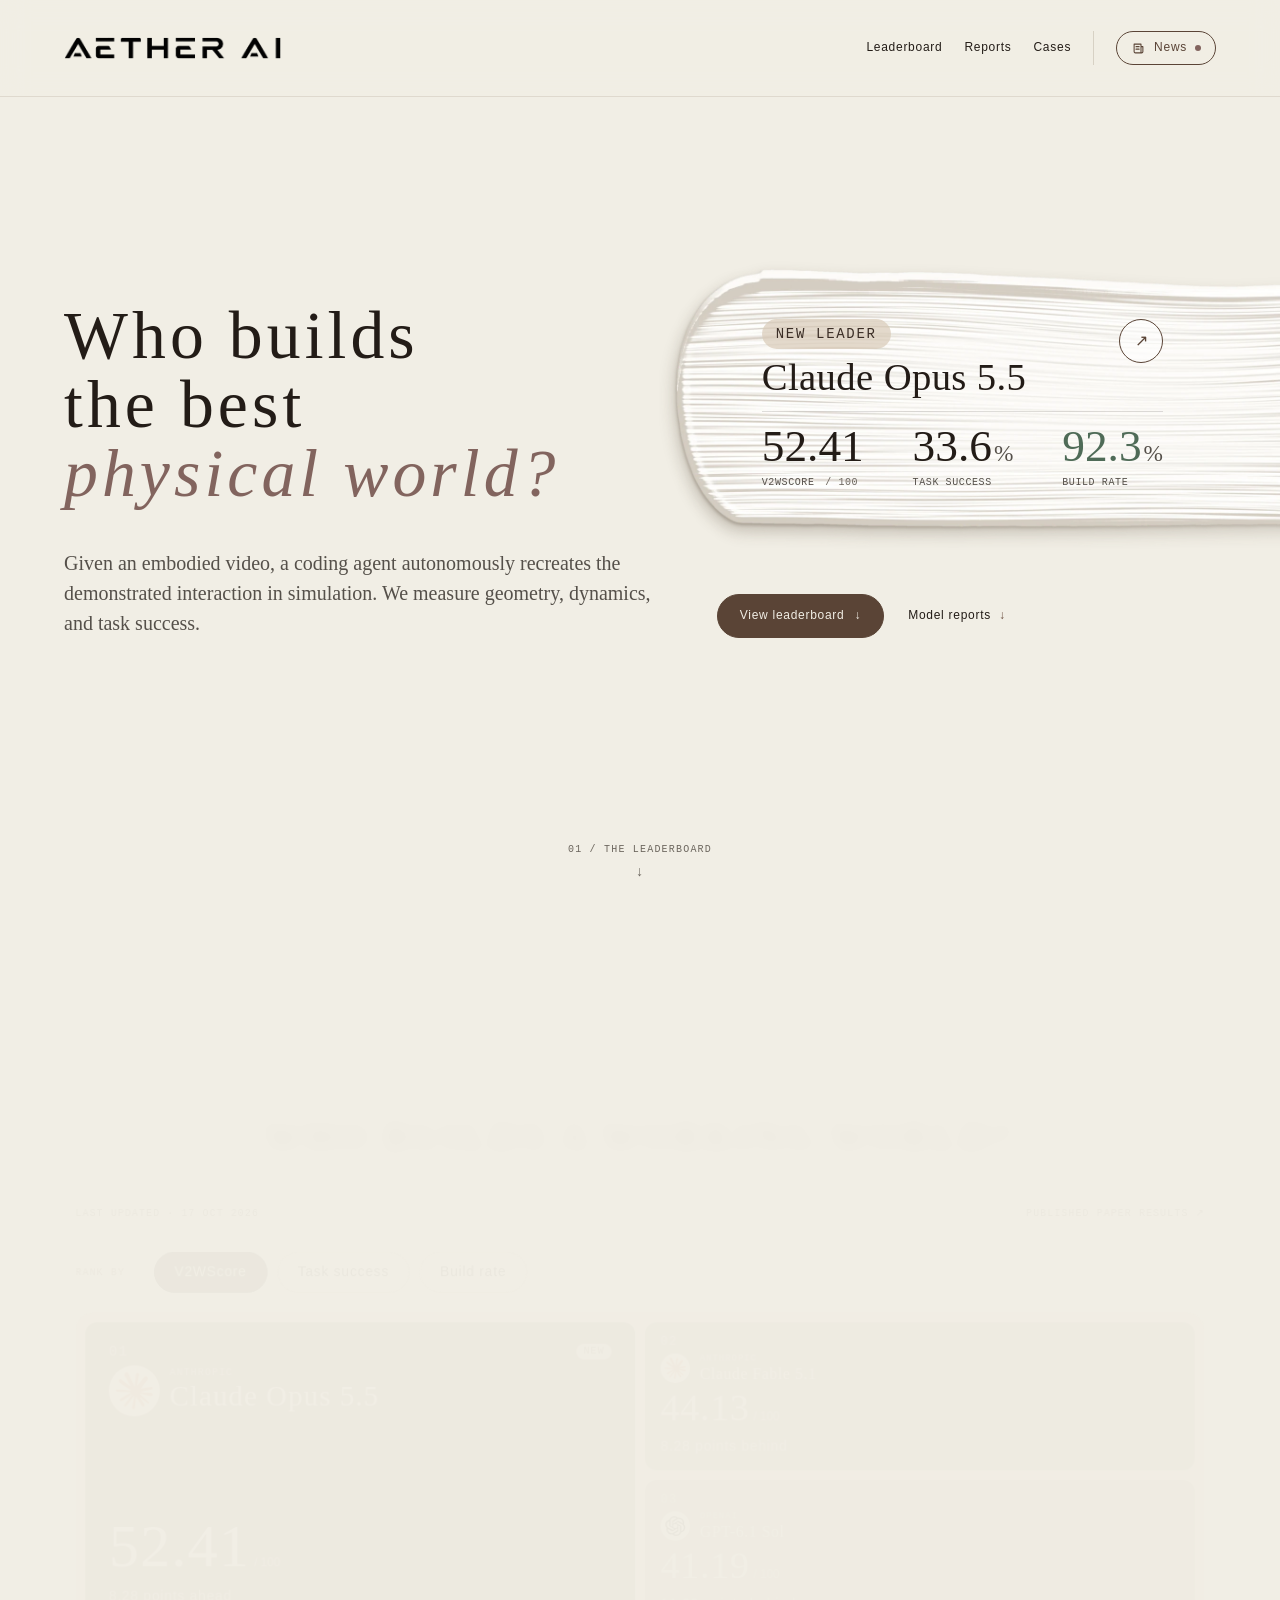
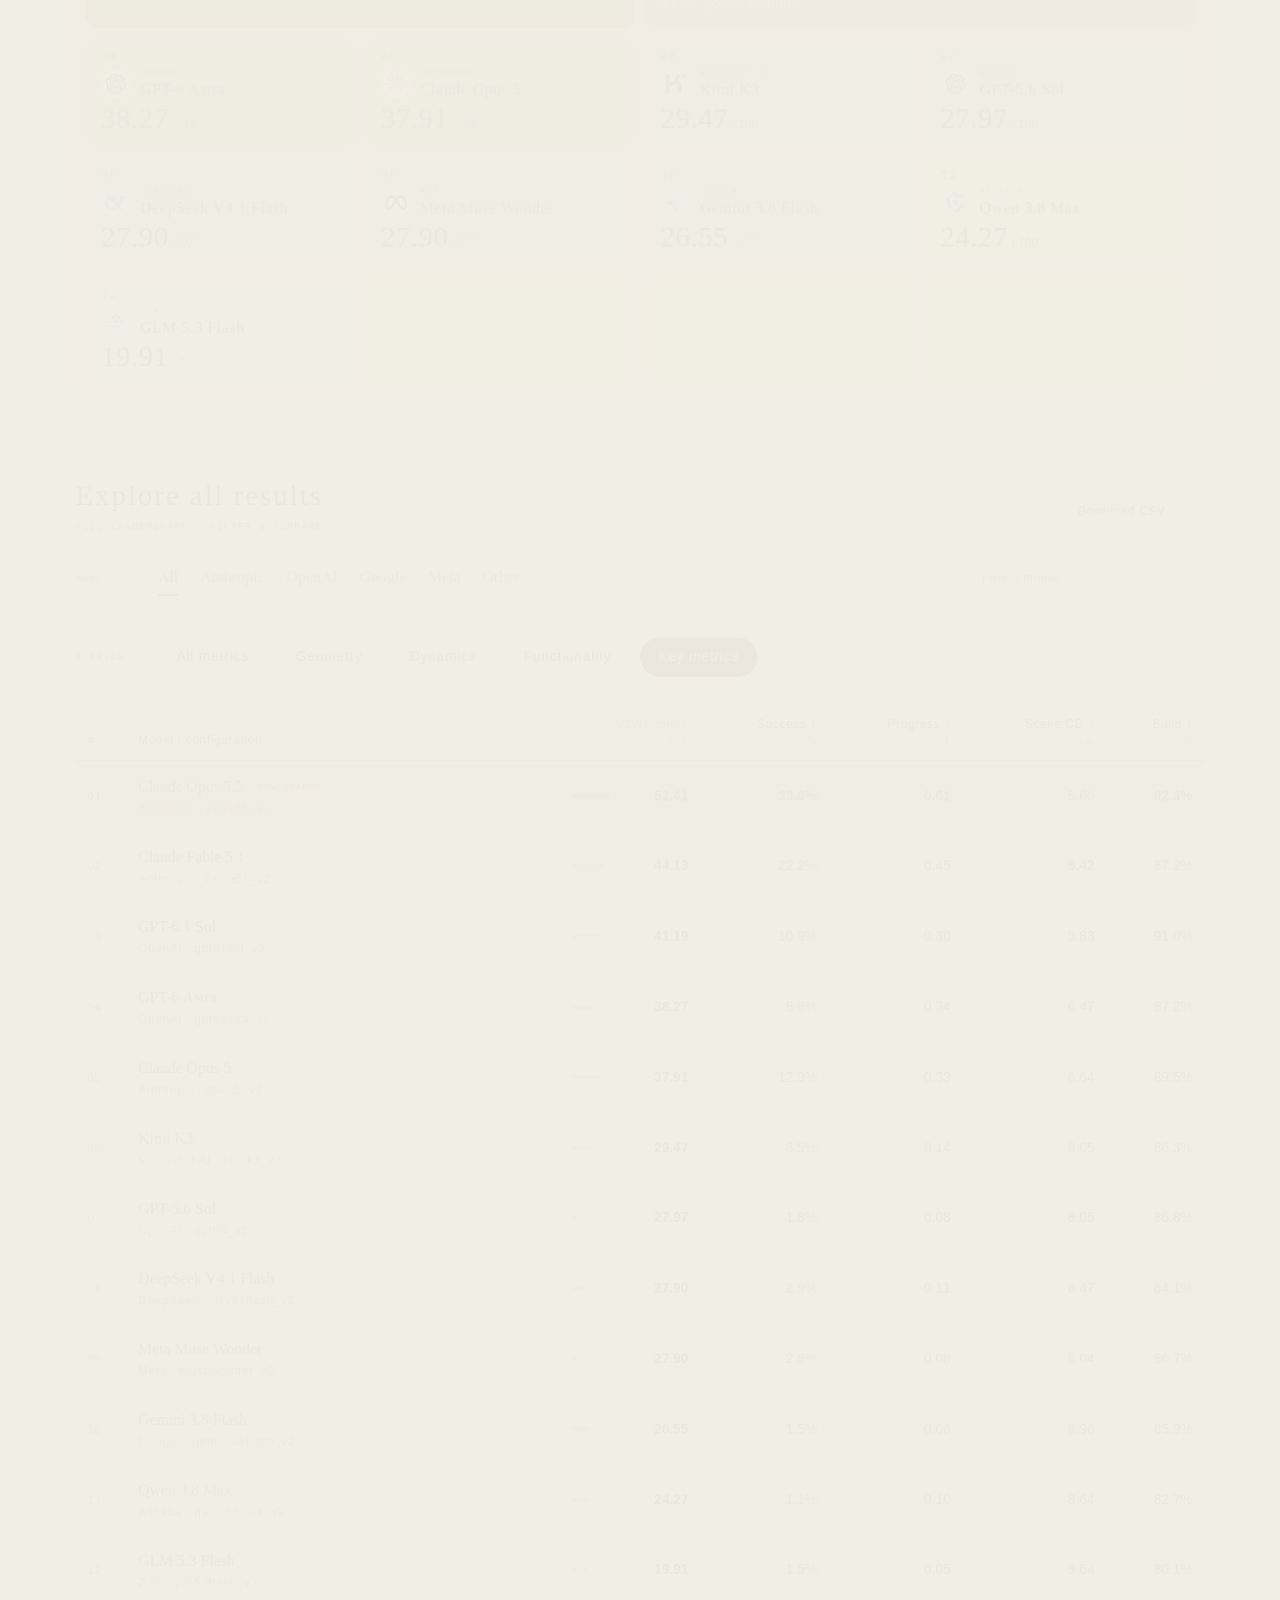
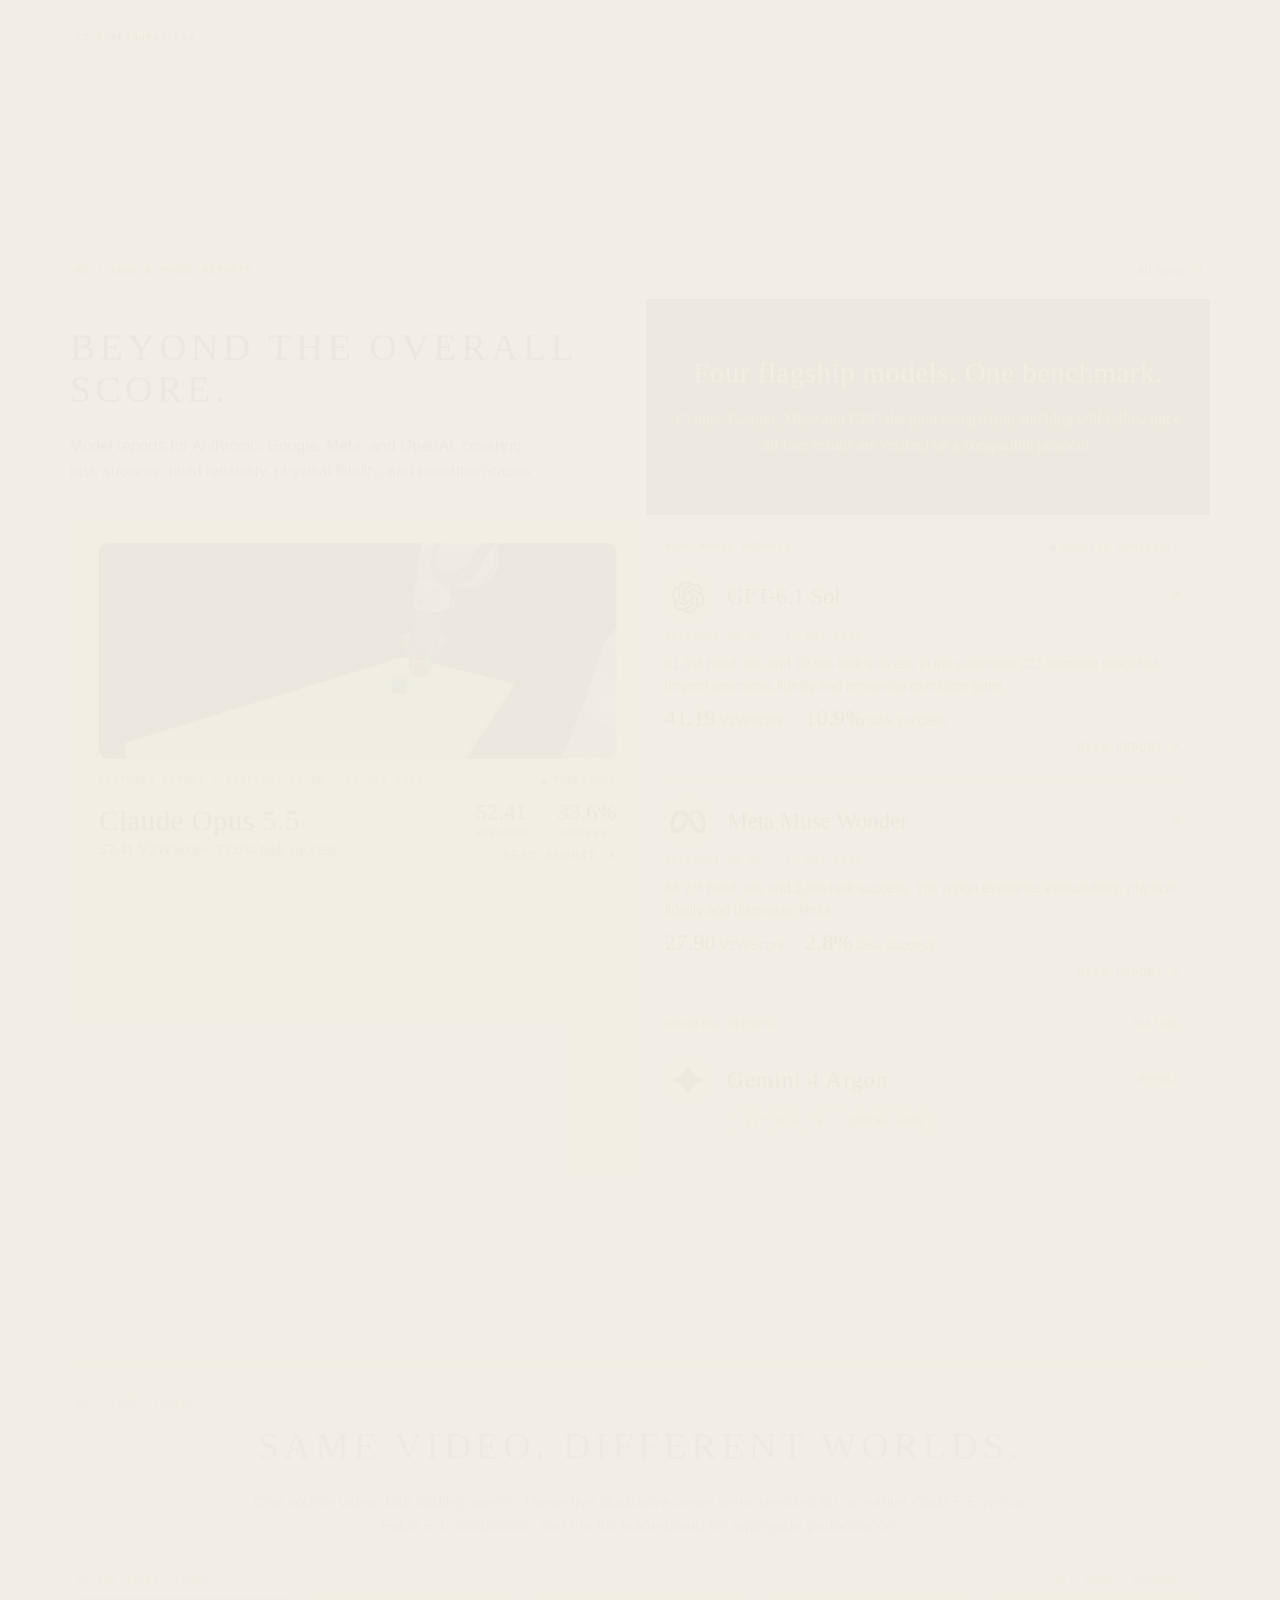
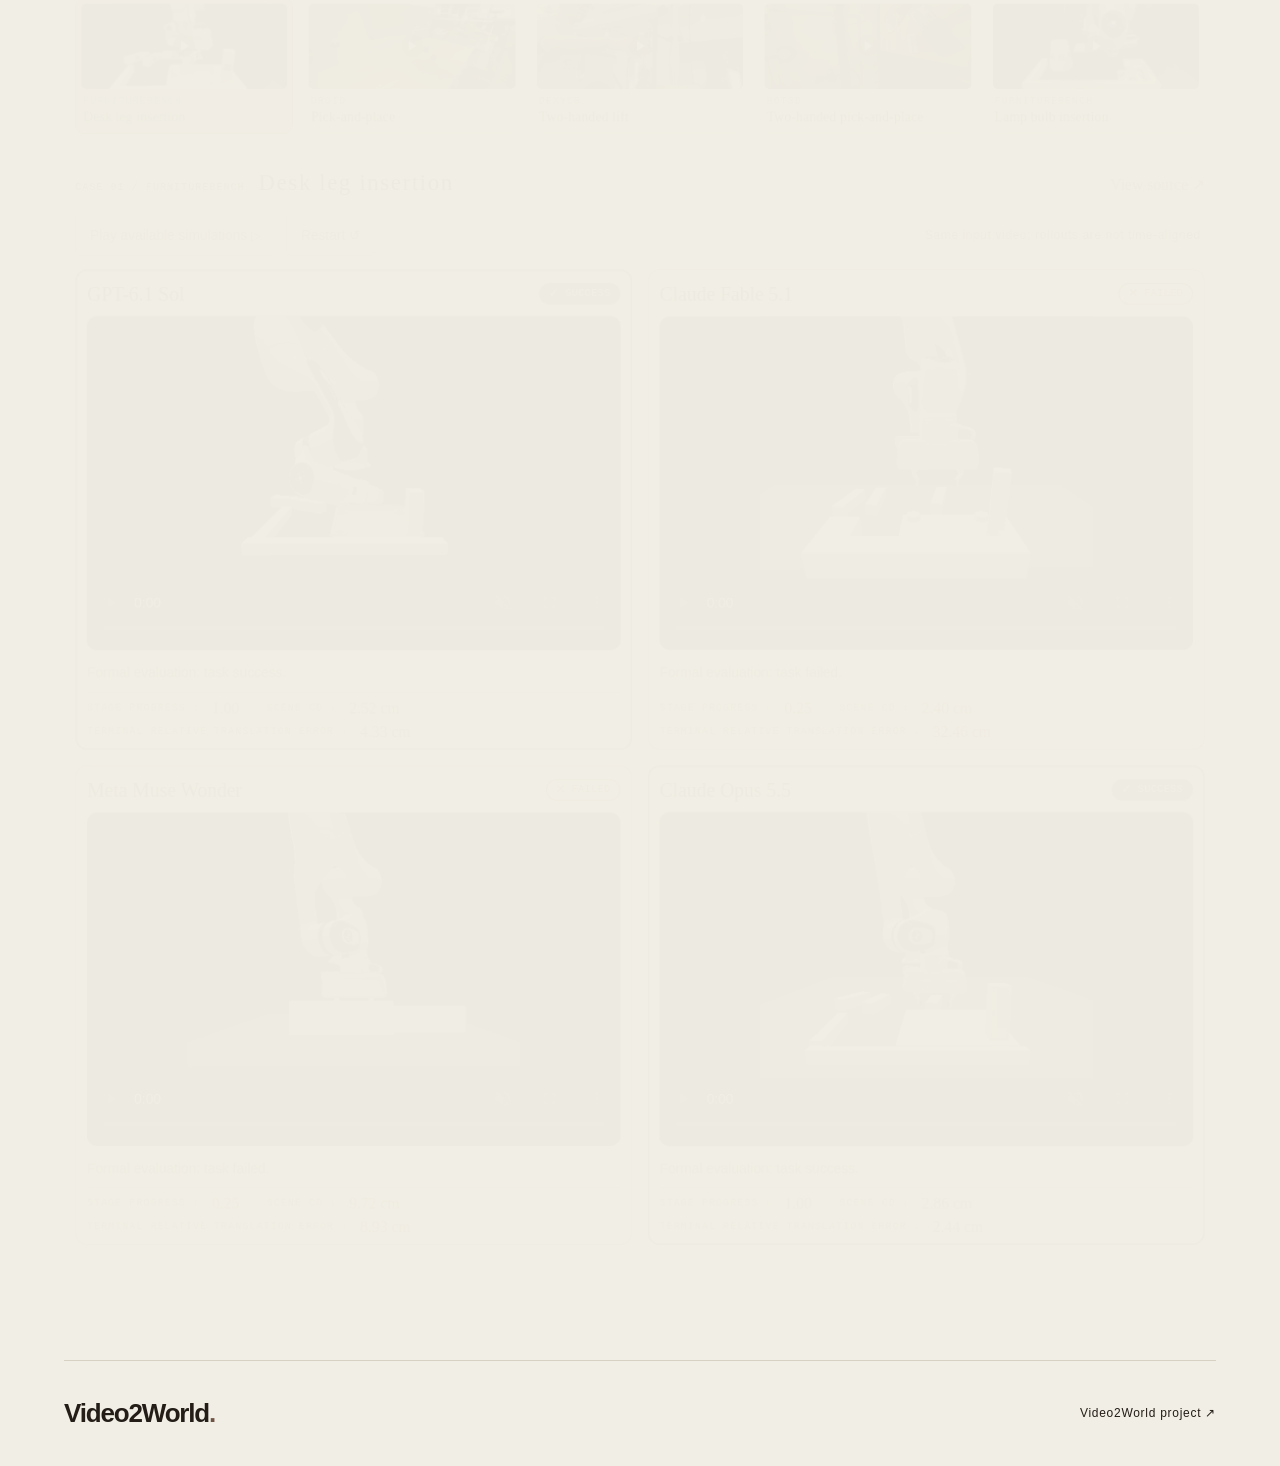
==== commit bceca3a3: "Refresh frontier results and refine model case comparisons" ====
--- a/site/index.html
+++ b/site/index.html
@@ -3,11 +3,11 @@
 <head>
   <meta charset="UTF-8"><meta name="viewport" content="width=device-width, initial-scale=1">
   <meta name="v2w-base" content="."><meta name="theme-color" content="#f1eee5">
-  <title>Video2World — Which coding agents build worlds that work?</title>
-  <meta name="description" content="Explore how frontier coding agents reconstruct and execute interactive worlds from embodied videos. A living leaderboard, real cases, and model-by-model updates.">
-  <meta property="og:title" content="Video2World — Opus 5.5 sets a new high">
-  <meta property="og:description" content="52.41 V2WScore. 29.4% task success. Explore ten coding-agent configurations and their physical-world capabilities.">
-  <meta property="og:image" content="https://aetherlabsai.github.io/Video2World/leaderboard/assets/opus-5-5-social.png">
+  <title>Video2World — Coding-agent world modeling benchmark</title>
+  <meta name="description" content="Explore the living Video2World leaderboard, model reports and verified case evidence for coding agents that recreate embodied interactions in simulation.">
+  <meta property="og:title" content="Video2World — Leaderboard and model reports">
+  <meta property="og:description" content="Compare coding agents through geometry, dynamics, task success and actual simulation outputs on the Video2World benchmark.">
+  <meta property="og:image" content="https://aetherlabsai.github.io/Video2World/leaderboard/assets/aether-ai.png">
   <meta property="og:type" content="website"><meta name="twitter:card" content="summary_large_image">
   <link rel="icon" href="assets/favicon.ico" sizes="16x16 32x32 48x48"><link rel="icon" type="image/png" sizes="32x32" href="assets/favicon-32.png"><link rel="apple-touch-icon" sizes="180x180" href="assets/apple-touch-icon.png"><link rel="stylesheet" href="styles.css"><link rel="stylesheet" href="theme.css"><link rel="stylesheet" href="collaboration.css"><link rel="stylesheet" href="motion.css">
   <link rel="stylesheet" href="hero-paint.css"><script src="app.js" defer></script><script src="motion.js" defer></script>
@@ -18,7 +18,7 @@
   <main id="top">
     <section class="hero page-width" aria-labelledby="hero-title">
       <div class="hero-copy"><h1 id="hero-title">Who builds the best <em>physical world?</em></h1>
-        <p class="hero-description">Given an embodied video, an agent builds a simulated world and generates actions. We evaluate the resulting environment, physical behavior, and task success.</p>
+        <p class="hero-description">Given an embodied video, a coding agent autonomously recreates the demonstrated interaction in simulation. We measure geometry, dynamics, and task success.</p>
       </div>
       <div class="hero-side"><div class="release-highlight hero-release" aria-labelledby="release-title"><div class="release-intro"><span class="release-tag">NEW LEADER</span><h2 id="release-title">Claude Opus 5.5</h2></div><div class="release-metrics"><div><span class="metric-value">…</span><span class="metric-name">V2WScore <small>/ 100</small></span></div><div><span class="metric-value">…</span><span class="metric-name">Task success</span></div><div><span class="metric-value positive">…</span><span class="metric-name">Build rate</span></div></div><a class="release-arrow" href="updates/opus-5-5.html" aria-label="Read Opus 5.5 results">↗</a></div><div class="hero-actions"><a class="button primary" href="#leaderboard">View leaderboard <span>↓</span></a><a class="text-link" href="#updates">Model reports <span>↓</span></a></div></div>
       <a class="hero-next" href="#leaderboard"><span>01 / The leaderboard</span><i aria-hidden="true">↓</i></a>
@@ -31,7 +31,7 @@
       </div>
       <div class="results-head"><div><h3>Explore all results</h3><span class="tiny-label">Full leaderboard · filter &amp; compare</span></div><button class="button secondary" id="export-csv" type="button">Download CSV <span>↓</span></button></div>
       <div class="board-toolbar"><span class="tiny-label filter-label">Model</span><div class="provider-filters provider-tabs" id="provider-filters" role="group" aria-label="Filter by provider"></div><label class="search"><span aria-hidden="true">⌕</span><input id="model-search" type="search" placeholder="Find a model…" aria-label="Search models"></label></div>
-      <div class="metric-views"><span class="tiny-label filter-label">Metrics</span><div class="segmented" role="group" aria-label="Metric view"><button class="active" type="button" data-metric-view="key" aria-pressed="true">Key metrics</button><button type="button" data-metric-view="Geometry" aria-pressed="false">Geometry</button><button type="button" data-metric-view="Dynamics" aria-pressed="false">Dynamics</button><button type="button" data-metric-view="Functionality" aria-pressed="false">Functionality</button><button type="button" data-metric-view="all" id="detail-toggle" aria-pressed="false">All metrics</button></div><span class="metric-view-note" id="metric-view-note"></span></div>
+      <div class="metric-views"><span class="tiny-label filter-label">Metrics</span><div class="segmented" role="group" aria-label="Metric view"><button type="button" data-metric-view="all" id="detail-toggle" aria-pressed="false">All metrics</button><button type="button" data-metric-view="Geometry" aria-pressed="false">Geometry</button><button type="button" data-metric-view="Dynamics" aria-pressed="false">Dynamics</button><button type="button" data-metric-view="Functionality" aria-pressed="false">Functionality</button><button class="active" type="button" data-metric-view="key" aria-pressed="true">Key metrics</button></div><span class="metric-view-note" id="metric-view-note"></span></div>
       <div class="table-scroll" tabindex="0" aria-label="Scrollable leaderboard"><table class="leaderboard-table" id="leaderboard-table"><caption class="sr-only">Video2World model results. Select a column to sort or a model to inspect its metric coverage.</caption><thead id="table-head"></thead><tbody id="table-body"><tr><td>Loading benchmark results…</td></tr></tbody></table></div>
       <div class="board-footnote"><span id="board-summary">10 evaluated configurations</span></div>
 
--- a/site/collaboration.css
+++ b/site/collaboration.css
@@ -286,7 +286,8 @@
 .af-bar.is-b { border: 1px solid var(--db-compare); background: var(--bg); }
 .af-vals { display: flex; justify-content: space-between; align-items: baseline; gap: 8px; margin-top: 6px; }
 .af-vals b { font: var(--fw-text) var(--fs-h3) / 1 var(--font-display); }
-.af-vals span { font-size: var(--fs-ui); color: var(--text-faint); white-space: nowrap; }
+.af-vals span { font-size: var(--fs-ui); color: var(--text-faint); white-space: normal; line-height: 1.5; }
+.fe-figure .af2-cov span { display: block; }
 .analysis-card .analysis-case-link { margin-top: 12px; font-size: var(--fs-ui); }
 @media (max-width: 1180px) { .analysis-grid { grid-template-columns: repeat(2, minmax(0, 1fr)); } }
 @media (max-width: 640px) { .analysis-grid { grid-template-columns: minmax(0, 1fr); } }
@@ -1065,7 +1066,8 @@
 .af2-bars i { grid-column: 1; grid-row: 1; display: block; height: 6px; border-radius: 3px; }
 .af2-bars i.is-a { background: var(--warm-solid); }
 .af2-bars i.is-b { background: var(--bg); box-shadow: inset 0 0 0 1px var(--db-compare); }
-.af2-bars em { grid-column: 2; grid-row: 1; font: var(--fw-label) var(--fs-micro) / 1 var(--font-mono); font-style: normal; letter-spacing: 0.04em; color: var(--text-faint); white-space: nowrap; }
+.af2-bars em { grid-column: 2; grid-row: 1; font: var(--fw-label) var(--fs-micro) / 1 var(--font-mono); font-style: normal; letter-spacing: 0.04em; color: var(--text-faint); white-space: normal; line-height: 1.5; }
+.fe-figure .af2-cov span { display: block; }
 /* figure next to the hairline in every row: rows with the label on the left show figure, then text */
 .fe-row:not(.is-flip) .fe-body .fe-figure { grid-column: 1; }
 .fe-row:not(.is-flip) .fe-body .fe-text { grid-column: 2; }
@@ -1373,7 +1375,8 @@
 .fe-figure .af2-extra:empty { margin-top: 0; }
 .fe-figure .af2-extra .af2-bars { margin-top: 0; }
 .fe-figure .af2-note { margin-top: 0; font-size: var(--fs-small); }
-.fe-figure .af2-cov { margin-top: 14px; padding-top: 8px; border-top: 1px dashed color-mix(in srgb, var(--text) 14%, transparent); font: var(--fw-label) var(--fs-label) / 1 var(--font-mono); letter-spacing: 0.06em; color: var(--text-faint); white-space: nowrap; }
+.fe-figure .af2-cov { margin-top: 14px; padding-top: 8px; border-top: 1px dashed color-mix(in srgb, var(--text) 14%, transparent); font: var(--fw-label) var(--fs-label) / 1 var(--font-mono); letter-spacing: 0.06em; color: var(--text-faint); white-space: normal; line-height: 1.5; }
+.fe-figure .af2-cov span { display: block; }
 @media (max-width: 760px) {
   .fe-figure .af2-item, .fe-figure .af2-item:first-child, .fe-figure .af2-item:last-child { padding: 0; border-left: 0; }
   .fe-figure .analysis-figure.af2 { row-gap: 24px; column-gap: 20px; }
@@ -1391,3 +1394,52 @@
 .fe-figure .af2-head { white-space: normal; overflow: visible; text-overflow: clip; }
 .fe-figure .af2-value, .fe-figure .analysis-figure.af2:has(> .af2-item:nth-child(3)) .af2-value { font-size: clamp(26px, calc(4.5cqi - 16px), 52px); }
 @media (min-width: 761px) and (max-width: 1100px) { .fe-figure .af2-value, .fe-figure .analysis-figure.af2:has(> .af2-item:nth-child(3)) .af2-value { font-size: clamp(28px, calc(4.4cqi - 6px), 44px); } }  /* stacked tickets: data spans the ticket, numbers can be larger */
+
+/* Keep every measured model report visible as the frontier batch fills in. */
+.bento-report-stack { display: flex; flex-direction: column; min-width: 0; border-left: 1px solid var(--line); background: var(--bg); }
+.bento-secondary-list { padding: 18px 24px; }
+.bento-report-stack .bento-upcoming-list { flex: 0 0 auto; border-left: 0; }
+.bento-report-stack .bento-upcoming.update-card { flex: none; padding: 20px 0; }
+.bento-secondary-list + .bento-upcoming-list { border-top: 1px solid var(--line); }
+.bento-secondary.update-card { display: flex; flex-direction: column; gap: 10px; min-height: 0; padding: 20px 0; border: 0; border-bottom: 1px solid var(--line); border-radius: 0; background: transparent; color: var(--text); }
+.bento-secondary.update-card:last-child { padding-bottom: 0; border-bottom: 0; }
+.bento-secondary.update-card:hover { border-color: var(--line); background: transparent; color: var(--accent); }
+.bento-secondary .bento-up-main { align-items: center; }
+.bento-secondary .bento-up-main strong { font: var(--fw-text) var(--fs-h3) / var(--lh-h3) var(--font-display); }
+.bento-report-arrow { margin-left: auto; color: var(--accent); }
+.bento-secondary .bento-report-date { white-space: normal; color: var(--text-faint); }
+.bento-secondary.update-card p { margin: 0; font-size: var(--fs-small); color: var(--text-muted); }
+.bento-secondary-metrics { display: flex; flex-wrap: wrap; gap: 8px 20px; font-size: var(--fs-small); color: var(--text-muted); }
+.bento-secondary-metrics b { font: var(--fw-text) var(--fs-h3) / 1 var(--font-display); color: var(--text); }
+.bento-secondary-read { align-self: flex-end; font: var(--fw-label) var(--fs-ui) / var(--lh-ui) var(--font-mono); letter-spacing: var(--ls-ui); text-transform: uppercase; color: var(--accent); }
+.bento-split .bento-name { white-space: normal; }
+
+/* Same-video comparison for four flagship models: missing evidence stays neutral. */
+#opus-case-explorer .cs-library { grid-template-columns: repeat(var(--case-columns, 5), minmax(0, 1fr)); }
+#opus-case-explorer .cs-frontier-runs { grid-template-columns: repeat(2, minmax(0, 1fr)); align-items: stretch; }
+.cs-frontier-runs .cs-run { display: flex; flex-direction: column; }
+.cs-frontier-runs .cs-run-top { flex-wrap: wrap; gap: 10px 14px; }
+.cs-frontier-runs .cs-run-name { margin: 0; font-size: var(--fs-lead); line-height: var(--lh-lead); }
+.cs-frontier-runs .cs-outcome { margin-left: auto; white-space: nowrap; }
+.cs-frontier-runs .cs-frame { height: auto; aspect-ratio: 16 / 10; }
+.cs-frontier-runs .cs-frame video { cursor: auto; }
+.cs-run.is-pending { background: color-mix(in srgb, var(--surface-soft) 45%, var(--bg)); box-shadow: inset 0 0 0 1px var(--line); }
+.is-pending .cs-outcome { background: var(--surface); color: var(--text-muted); box-shadow: inset 0 0 0 1px var(--line); }
+.cs-placeholder { display: flex; flex-direction: column; align-items: center; justify-content: center; gap: 14px; min-height: 220px; aspect-ratio: 16 / 10; padding: 28px; border: 1px dashed var(--line); border-radius: 10px; text-align: center; color: var(--text-muted); }
+.cs-placeholder-title { font: var(--fw-text) var(--fs-h3) / var(--lh-h3) var(--font-display); }
+.cs-placeholder p { max-width: 28em; font-size: var(--fs-small); line-height: var(--lh-small); color: var(--text-faint); }
+.cs-evidence-note { margin-top: 12px; font-size: var(--fs-small); color: var(--text-muted); }
+.cs-playback { display: flex; flex-wrap: wrap; align-items: center; justify-content: space-between; gap: 12px 24px; margin: 18px 0 14px; }
+.cs-playback > div { display: flex; flex-wrap: wrap; gap: 10px; }
+.cs-playback button { padding: 9px 14px; border: 1px solid var(--line); border-radius: 4px; background: var(--surface); color: var(--text-muted); font-size: var(--fs-small); cursor: pointer; }
+.cs-playback button:hover { background: var(--warm-tint); color: var(--text); }
+.cs-playback button:disabled { opacity: .5; cursor: default; }
+@media (max-width: 900px) {
+  .bento-report-stack { border-left: 0; border-top: 1px solid var(--line); }
+  .bento-secondary-list { padding: 22px 20px; }
+}
+@media (max-width: 760px) {
+  #opus-case-explorer .cs-library { grid-template-columns: repeat(var(--case-columns, 5), minmax(108px, 1fr)); }
+  #opus-case-explorer .cs-frontier-runs { grid-template-columns: minmax(0, 1fr); }
+  .cs-placeholder { min-height: 180px; padding: 22px; }
+}
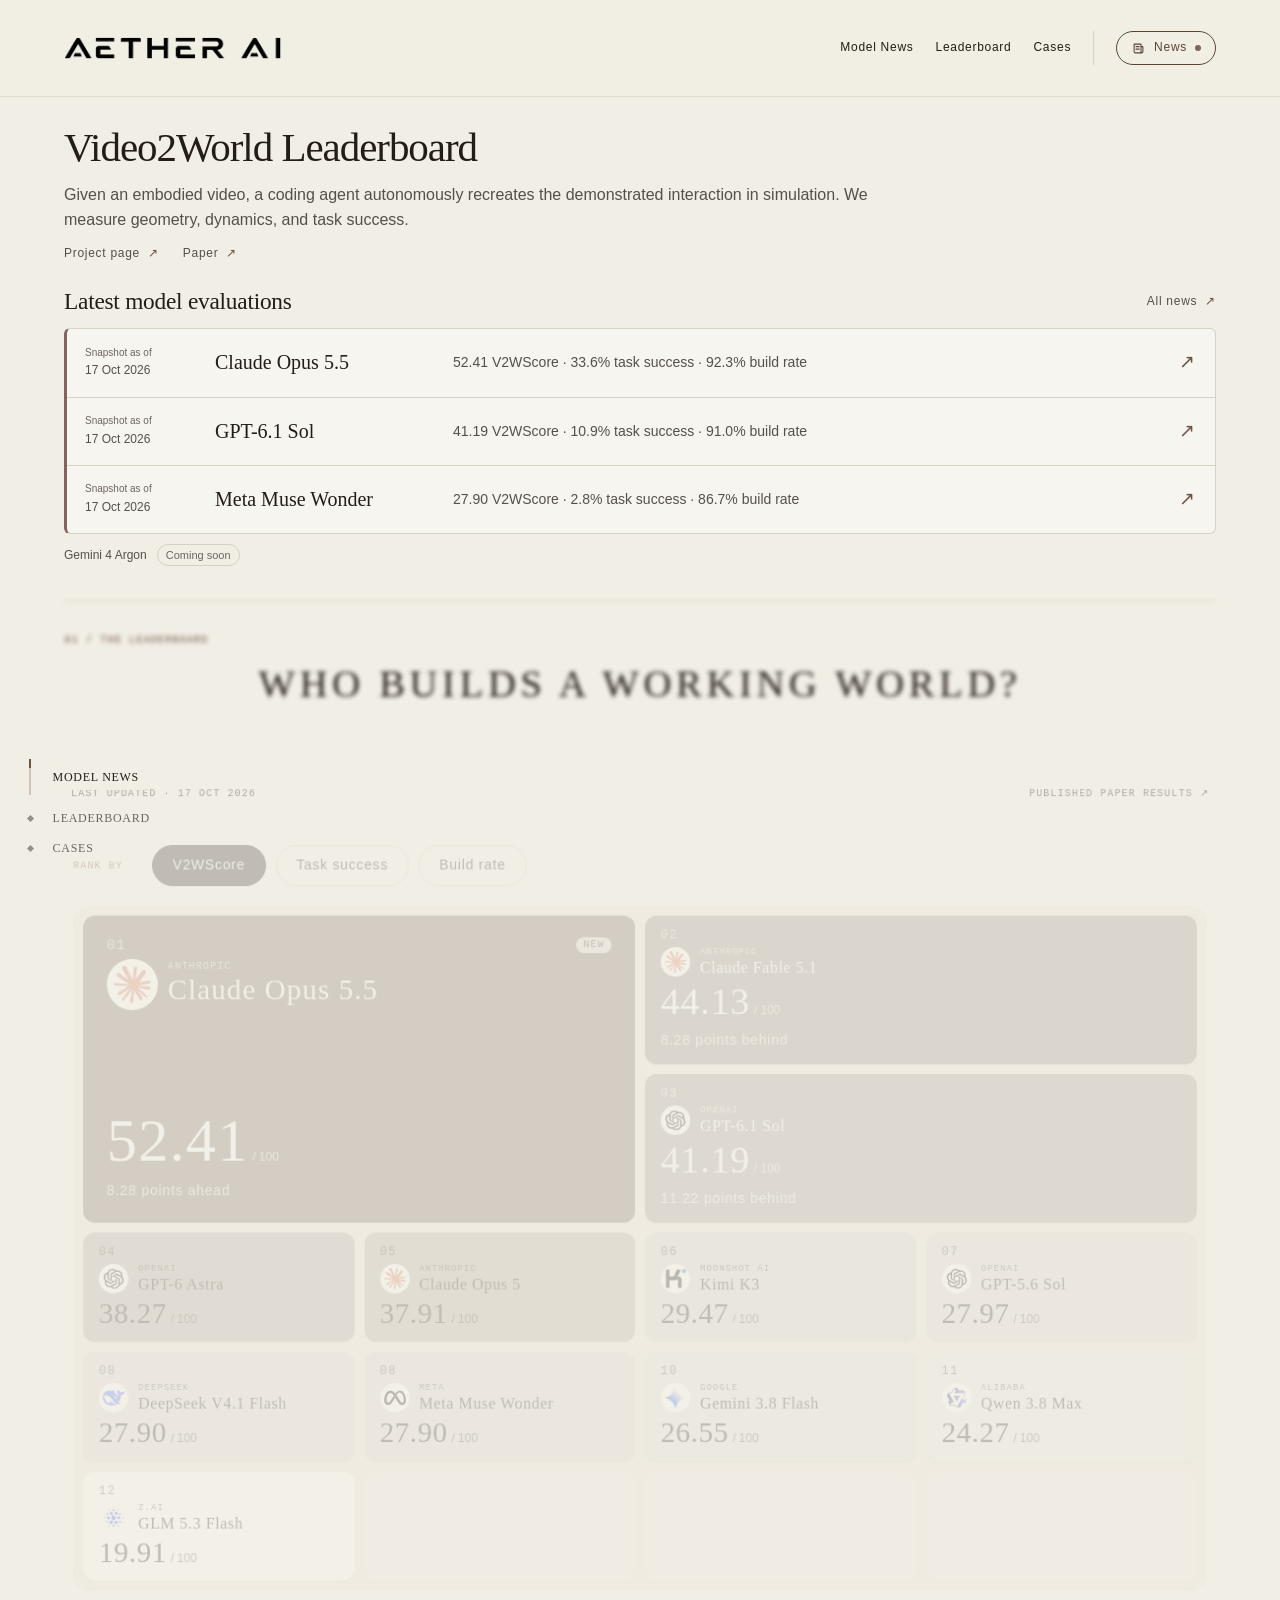
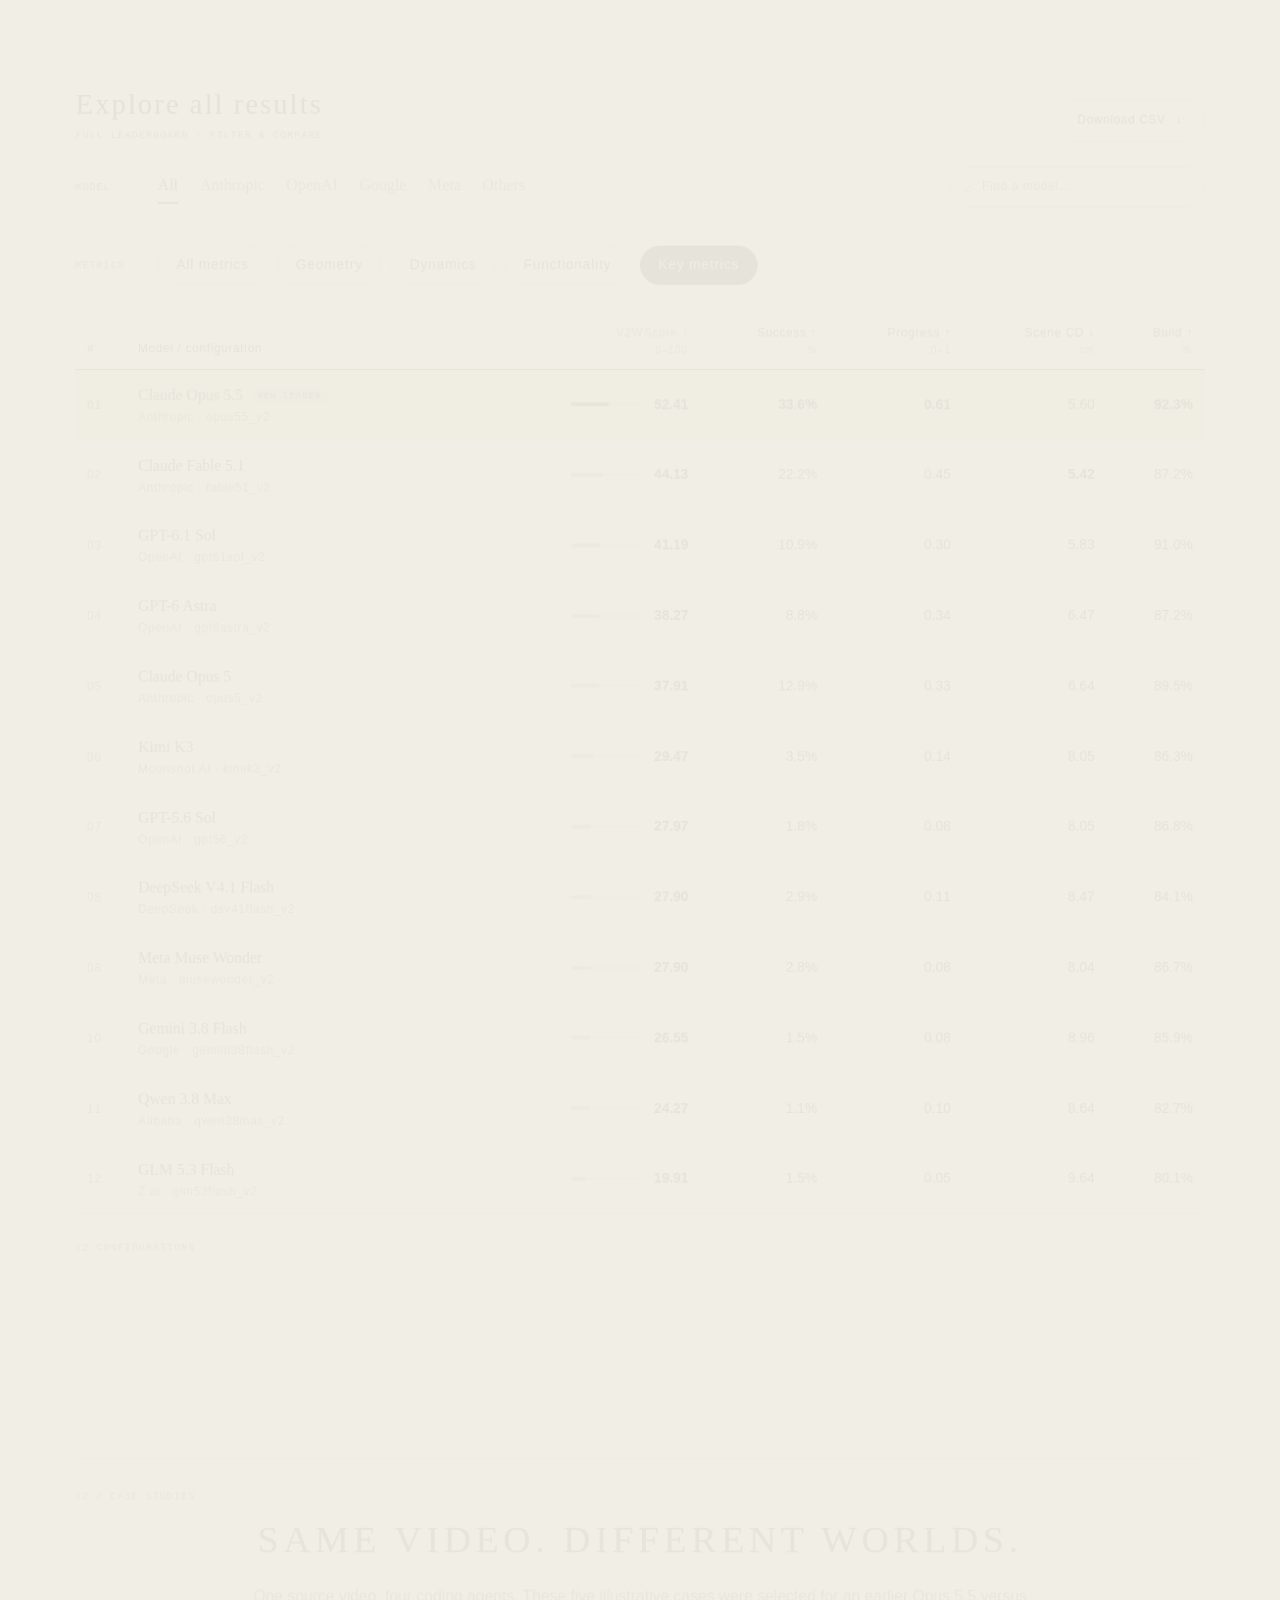
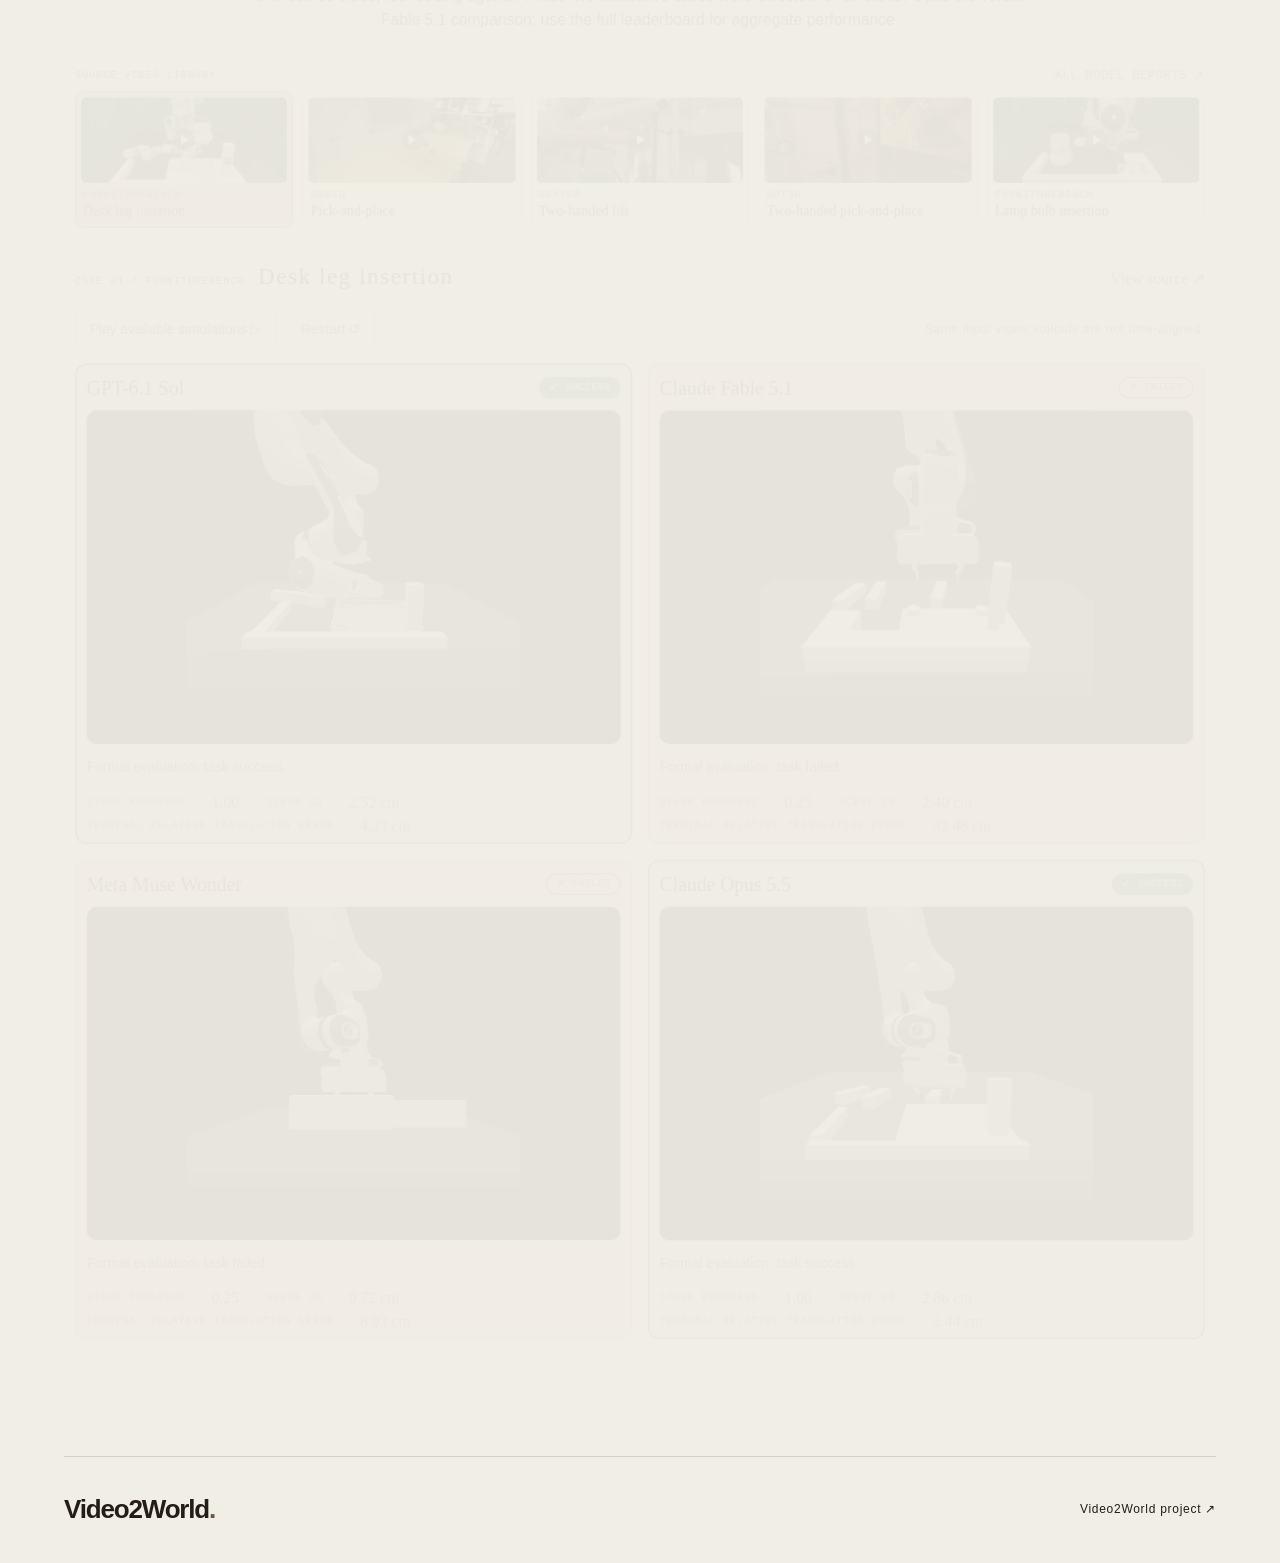
==== commit a87dd6c8: "Put compact model news above the leaderboard" ====
--- a/site/index.html
+++ b/site/index.html
@@ -1,5 +1,5 @@
 <!doctype html>
-<html lang="en" data-hero-paint="b">
+<html lang="en">
 <head>
   <meta charset="UTF-8"><meta name="viewport" content="width=device-width, initial-scale=1">
   <meta name="v2w-base" content="."><meta name="theme-color" content="#f1eee5">
@@ -10,18 +10,21 @@
   <meta property="og:image" content="https://aetherlabsai.github.io/Video2World/leaderboard/assets/aether-ai.png">
   <meta property="og:type" content="website"><meta name="twitter:card" content="summary_large_image">
   <link rel="icon" href="assets/favicon.ico" sizes="16x16 32x32 48x48"><link rel="icon" type="image/png" sizes="32x32" href="assets/favicon-32.png"><link rel="apple-touch-icon" sizes="180x180" href="assets/apple-touch-icon.png"><link rel="stylesheet" href="styles.css"><link rel="stylesheet" href="theme.css"><link rel="stylesheet" href="collaboration.css"><link rel="stylesheet" href="motion.css">
-  <link rel="stylesheet" href="hero-paint.css"><script src="app.js" defer></script><script src="motion.js" defer></script>
+  <script src="app.js" defer></script><script src="motion.js" defer></script>
 </head>
 <body data-page="home">
   <a class="skip" href="#leaderboard">Skip to leaderboard</a>
-  <header class="site-header"><div class="nav-inner"><a class="wordmark" href="../" aria-label="Aether AI · Video2World project page"><img src="assets/aether-ai.png" alt="Aether AI" width="946" height="96" decoding="async"></a><nav aria-label="Main navigation"><a href="#leaderboard">Leaderboard</a><a href="#updates">Reports</a><a href="#cases">Cases</a><div class="nav-resources"><details class="news-nav"><summary class="nav-board"><svg viewBox="0 0 24 24" aria-hidden="true"><path d="M5 5h11v14H7a2 2 0 0 1-2-2z M16 9h3v8a2 2 0 0 1-2 2 M8 9h5 M8 13h5"/></svg>News <span class="news-nav-dot" aria-hidden="true"></span></summary><div class="news-nav-panel" id="nav-news-summary"><a href="news/index.html">Latest benchmark news ↗</a></div></details></div></nav></div></header>
+  <header class="site-header"><div class="nav-inner"><a class="wordmark" href="../" aria-label="Aether AI · Video2World project page"><img src="assets/aether-ai.png" alt="Aether AI" width="946" height="96" decoding="async"></a><nav aria-label="Main navigation"><a href="#updates">Model News</a><a href="#leaderboard">Leaderboard</a><a href="#cases">Cases</a><div class="nav-resources"><details class="news-nav"><summary class="nav-board"><svg viewBox="0 0 24 24" aria-hidden="true"><path d="M5 5h11v14H7a2 2 0 0 1-2-2z M16 9h3v8a2 2 0 0 1-2 2 M8 9h5 M8 13h5"/></svg>News <span class="news-nav-dot" aria-hidden="true"></span></summary><div class="news-nav-panel" id="nav-news-summary"><a href="news/index.html">Latest benchmark news ↗</a></div></details></div></nav></div></header>
   <main id="top">
-    <section class="hero page-width" aria-labelledby="hero-title">
-      <div class="hero-copy"><h1 id="hero-title">Who builds the best <em>physical world?</em></h1>
-        <p class="hero-description">Given an embodied video, a coding agent autonomously recreates the demonstrated interaction in simulation. We measure geometry, dynamics, and task success.</p>
-      </div>
-      <div class="hero-side"><div class="release-highlight hero-release" aria-labelledby="release-title"><div class="release-intro"><span class="release-tag">NEW LEADER</span><h2 id="release-title">Claude Opus 5.5</h2></div><div class="release-metrics"><div><span class="metric-value">…</span><span class="metric-name">V2WScore <small>/ 100</small></span></div><div><span class="metric-value">…</span><span class="metric-name">Task success</span></div><div><span class="metric-value positive">…</span><span class="metric-name">Build rate</span></div></div><a class="release-arrow" href="updates/opus-5-5.html" aria-label="Read Opus 5.5 results">↗</a></div><div class="hero-actions"><a class="button primary" href="#leaderboard">View leaderboard <span>↓</span></a><a class="text-link" href="#updates">Model reports <span>↓</span></a></div></div>
-      <a class="hero-next" href="#leaderboard"><span>01 / The leaderboard</span><i aria-hidden="true">↓</i></a>
+    <div class="page-width leaderboard-intro" aria-labelledby="hero-title">
+      <h1 id="hero-title">Video2World Leaderboard</h1>
+      <p class="hero-description">Given an embodied video, a coding agent autonomously recreates the demonstrated interaction in simulation. We measure geometry, dynamics, and task success.</p>
+      <div class="leaderboard-intro-links"><a class="text-link" href="https://aetherlabsai.github.io/Video2World/">Project page <span aria-hidden="true">↗</span></a><a class="text-link" href="https://arxiv.org/abs/2610.04432">Paper <span aria-hidden="true">↗</span></a></div>
+    </div>
+    <section class="section page-width model-news-section" id="updates" data-rail="Model News" aria-labelledby="updates-title">
+      <div class="model-news-heading"><h2 id="updates-title">Latest model evaluations</h2><a class="text-link" href="news/index.html">All news <span aria-hidden="true">↗</span></a></div>
+      <div class="model-news-list" id="latest-model-news" aria-label="Latest model evaluation reports" aria-live="polite"><p class="model-news-loading">Loading model news…</p></div>
+      <div class="model-news-pending" id="pending-model-news" aria-label="Evaluations in progress"></div>
     </section>
     <section class="section page-width" id="leaderboard" data-rail="Leaderboard" aria-labelledby="board-title"><div class="section-heading"><div><span class="eyebrow section-index">01 / THE LEADERBOARD</span><h2 id="board-title">Who builds a working world?</h2></div></div>
       <div class="board-context board-meta" role="toolbar" aria-label="Leaderboard data"><span class="snapshot-date" id="snapshot-date">Last updated · 09 Oct 2026</span><div class="board-meta-actions"><a class="text-link paper-results-link" href="https://aetherlabsai.github.io/Video2World/#results" target="_blank" rel="noopener">Published paper results ↗</a></div></div>
@@ -37,16 +40,7 @@
 
     </section>
 
-    <section class="section page-width reports-section" id="updates" data-rail="Reports" aria-labelledby="updates-title">
-      <div class="reports-bento">
-        <div class="bento-top"><span class="eyebrow section-index">02 / NEWS &amp; MODEL REPORTS</span><a class="text-link" href="news/index.html">All news <span>↗</span></a></div>
-        <div class="bento-intro"><h2 id="updates-title">Beyond the overall score.</h2><p>Model reports for Anthropic, Google, Meta, and OpenAI, covering task success, build reliability, physical fidelity, and execution cases.</p></div>
-        <div class="bento-campaign campaign-panel campaign-brief" aria-labelledby="campaign-title"><span class="campaign-status sr-only" id="campaign-status">1 of 4 results available</span><h3 id="campaign-title">Four flagship models. One benchmark.</h3><p id="campaign-message">The joint comparison and blog will follow once all four results are verified.</p><p class="campaign-publication" id="campaign-publication">Joint article in preparation.</p></div>
-        <div class="updates-grid bento-reports" data-layout="bento" aria-label="Flagship model reports"></div>
-      </div>
-    </section>
-
-    <section class="section page-width" id="cases" data-rail="Cases" aria-labelledby="cases-title"><div class="case-study" id="opus-case-explorer"><div class="cs-head"><span class="eyebrow section-index">03 / CASE STUDIES</span><h2 id="cases-title">Same video. Different worlds.</h2></div><p class="loading">Loading cases…</p></div>
+    <section class="section page-width" id="cases" data-rail="Cases" aria-labelledby="cases-title"><div class="case-study" id="opus-case-explorer"><div class="cs-head"><span class="eyebrow section-index">02 / CASE STUDIES</span><h2 id="cases-title">Same video. Different worlds.</h2></div><p class="loading">Loading cases…</p></div>
     </section>
   </main>
   <footer class="site-footer"><a class="wordmark" href="../">Video2World<span class="brand-dot">.</span></a><div class="footer-links"><a href="../">Video2World project ↗</a></div></footer>
--- a/site/collaboration.css
+++ b/site/collaboration.css
@@ -972,8 +972,8 @@
 #rank-podium .tile-top { display: flex; align-items: center; justify-content: space-between; width: 100%; }
 #rank-podium .tile-rank { font: var(--fw-label) var(--fs-ui) / 1 var(--font-mono); letter-spacing: var(--ls-label); opacity: .7; }
 #rank-podium .podium-new { position: static; padding: 3px 7px; border-radius: 999px; background: color-mix(in srgb, var(--surface) 75%, transparent); color: var(--warm-ink); font: var(--fw-label) var(--fs-label) / 1 var(--font-mono); letter-spacing: var(--ls-label); }
-#rank-podium .tile-id { display: flex; align-items: center; gap: 10px; min-width: 0; }
-#rank-podium .tile-id > span:last-child { display: flex; flex-direction: column; min-width: 0; }
+#rank-podium .tile-id { display: flex; align-items: center; gap: 10px; min-width: 0; width: 100%; }
+#rank-podium .tile-id > span:last-child { display: flex; flex: 1; flex-direction: column; min-width: 0; }
 #rank-podium .provider-mark { flex: none; width: 30px; height: 30px; padding: 4px; border: 0; border-radius: 50%; background: var(--surface); display: grid; place-items: center; overflow: hidden; }
 #rank-podium .provider-mark img { width: 100%; height: 100%; object-fit: contain; }
 #rank-podium .podium-provider { margin: 0; font: var(--fw-label) var(--fs-micro) / 1.2 var(--font-mono); letter-spacing: var(--ls-label); text-transform: uppercase; opacity: .7; color: inherit; }
@@ -1443,3 +1443,52 @@
   #opus-case-explorer .cs-frontier-runs { grid-template-columns: minmax(0, 1fr); }
   .cs-placeholder { min-height: 180px; padding: 22px; }
 }
+
+/* Keep the model reports close to the top of the living leaderboard. */
+.leaderboard-intro { padding-top: 28px; padding-bottom: 24px; }
+.leaderboard-intro h1 { max-width: none; font: var(--fw-display) clamp(30px, 3.2vw, 46px) / 1.12 var(--font-display); letter-spacing: -0.025em; }
+.leaderboard-intro .hero-description { max-width: 94ch; margin-top: 12px; font: var(--fw-text) var(--fs-body) / 1.55 var(--font-body); }
+.leaderboard-intro-links { display: flex; flex-wrap: wrap; gap: 10px 24px; margin-top: 12px; }
+.leaderboard-intro-links .text-link { color: var(--text-muted); }
+body[data-page="home"] #updates.model-news-section { padding-top: 0; padding-bottom: 0; }
+.model-news-heading { display: flex; align-items: center; justify-content: space-between; gap: 16px; margin-bottom: 12px; }
+.model-news-heading h2 { font: var(--fw-text) var(--fs-h3) / 1.2 var(--font-display); letter-spacing: -0.01em; }
+.model-news-heading .text-link { color: var(--text-muted); }
+.model-news-list { overflow: hidden; border: 1px solid var(--line); border-left: 3px solid var(--accent-warm); border-radius: 6px; background: var(--surface); }
+.model-news-row { display: grid; grid-template-columns: 112px minmax(170px, 220px) minmax(0, 1fr) 18px; align-items: center; gap: 18px; min-height: 68px; padding: 13px 18px; color: var(--text); }
+.model-news-row + .model-news-row { border-top: 1px solid var(--line); }
+.model-news-row:hover { background: color-mix(in srgb, var(--warm-tint) 28%, var(--surface)); }
+.model-news-row:focus-visible { outline: 2px solid var(--accent); outline-offset: -3px; }
+.model-news-date { color: var(--text-muted); font: var(--fw-text) var(--fs-ui) / 1.45 var(--font-body); }
+.model-news-date-label { display: block; margin-bottom: 2px; color: var(--text-faint); font-size: 10px; }
+.model-news-name { font: var(--fw-text) 20px / 1.25 var(--font-display); }
+.model-news-finding { min-width: 0; color: var(--text-muted); font: var(--fw-text) var(--fs-small) / 1.5 var(--font-body); }
+.model-news-arrow { color: var(--accent); font-size: 19px; }
+.model-news-loading { padding: 18px; color: var(--text-muted); font-size: var(--fs-small); }
+.model-news-pending { display: flex; flex-wrap: wrap; gap: 8px 24px; padding-top: 10px; color: var(--text-muted); font-size: var(--fs-ui); line-height: 1.5; }
+.model-news-pending:empty { display: none; }
+.pending-model-item { display: inline-flex; align-items: center; gap: 10px; }
+.pending-model-name { color: var(--text-muted); }
+.pending-model-status { padding: 2px 8px; border: 1px solid var(--line); border-radius: 99px; color: var(--text-faint); font-size: 11px; }
+body[data-page="home"] #leaderboard { padding-top: 32px; }
+/* This entry point stays legible while other sections keep their scroll motion. */
+body[data-page="home"] #updates [data-flow] { opacity: 1; filter: none; transform: none; will-change: auto; }
+.news-nav-panel > .news-nav-report { padding: 8px 0; font-size: 19px; line-height: 1.35; }
+.news-nav-panel > .news-nav-report + .news-nav-report { border-top: 1px solid var(--line); }
+.news-nav-panel > .news-nav-report:hover { color: var(--accent); }
+@media (max-width: 1050px) {
+  .model-news-row { grid-template-columns: 102px minmax(150px, 190px) minmax(0, 1fr) 16px; gap: 14px; }
+  .model-news-name { font-size: 18px; }
+}
+@media (max-width: 760px) {
+  .leaderboard-intro { padding-top: 24px; padding-bottom: 24px; }
+  .leaderboard-intro h1 { font-size: clamp(28px, 7vw, 36px); }
+  .leaderboard-intro .hero-description { font-size: 15px; }
+  .model-news-heading h2 { font-size: 21px; }
+  .model-news-row { grid-template-columns: 84px minmax(0, 1fr) 16px; gap: 8px 12px; padding: 12px 14px; }
+  .model-news-date { grid-column: 1; grid-row: 1; font-size: 11px; }
+  .model-news-name { grid-column: 2; grid-row: 1; }
+  .model-news-finding { grid-column: 1 / 3; grid-row: 2; font-size: 13px; }
+  .model-news-arrow { grid-column: 3; grid-row: 1 / 3; align-self: center; }
+  body[data-page="home"] #leaderboard { padding-top: 28px; }
+}
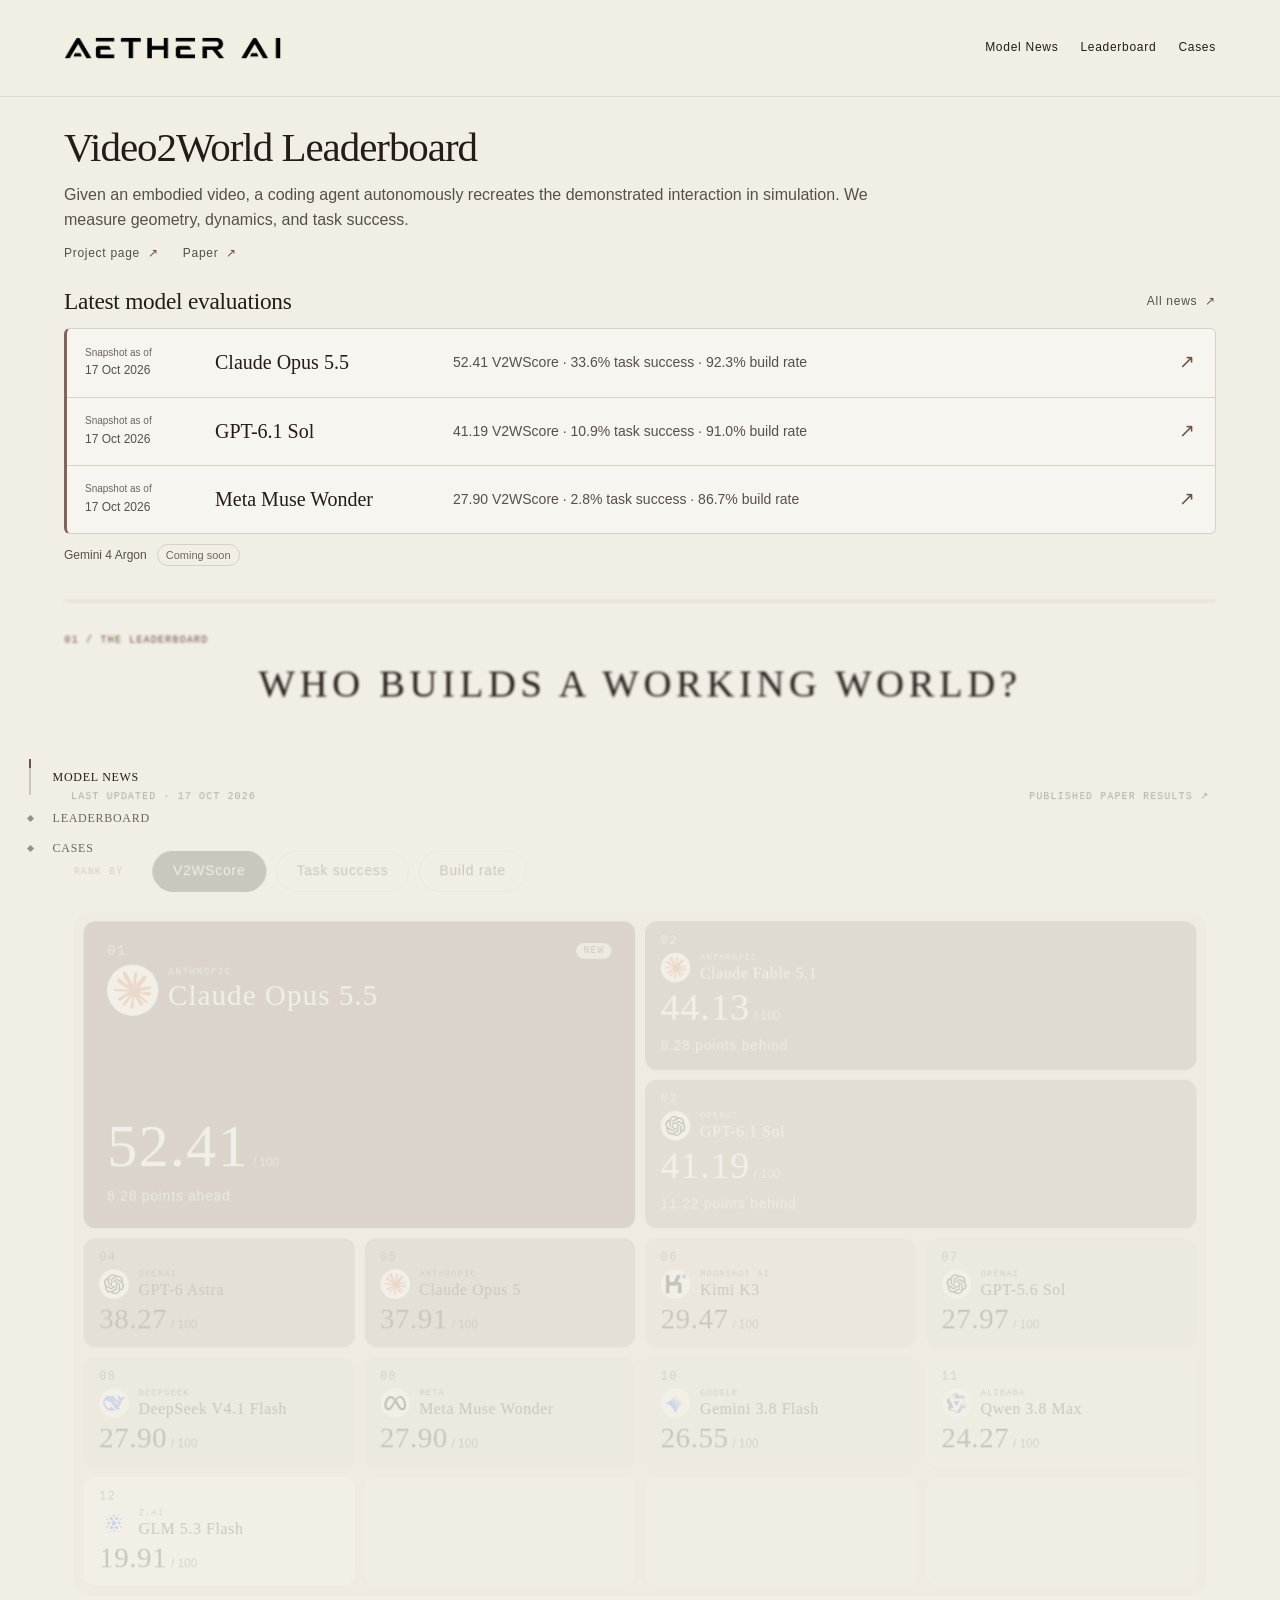
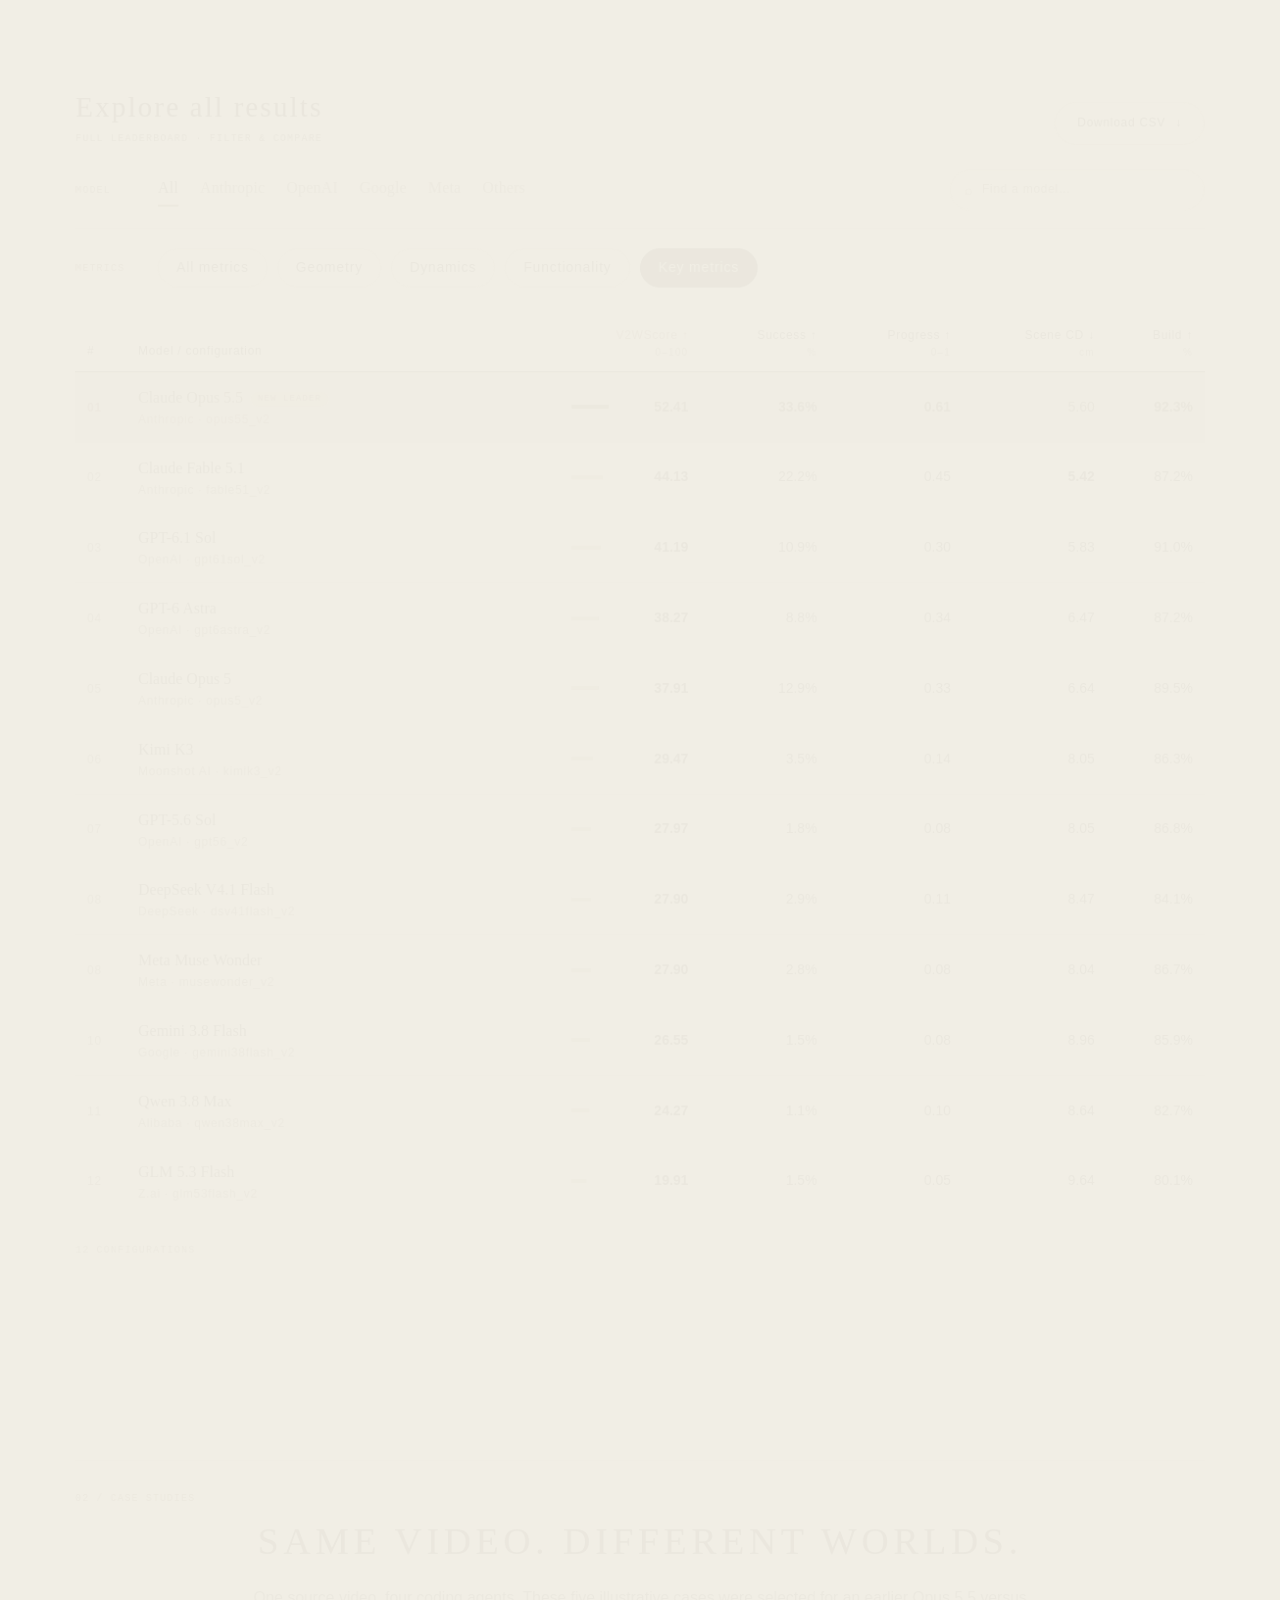
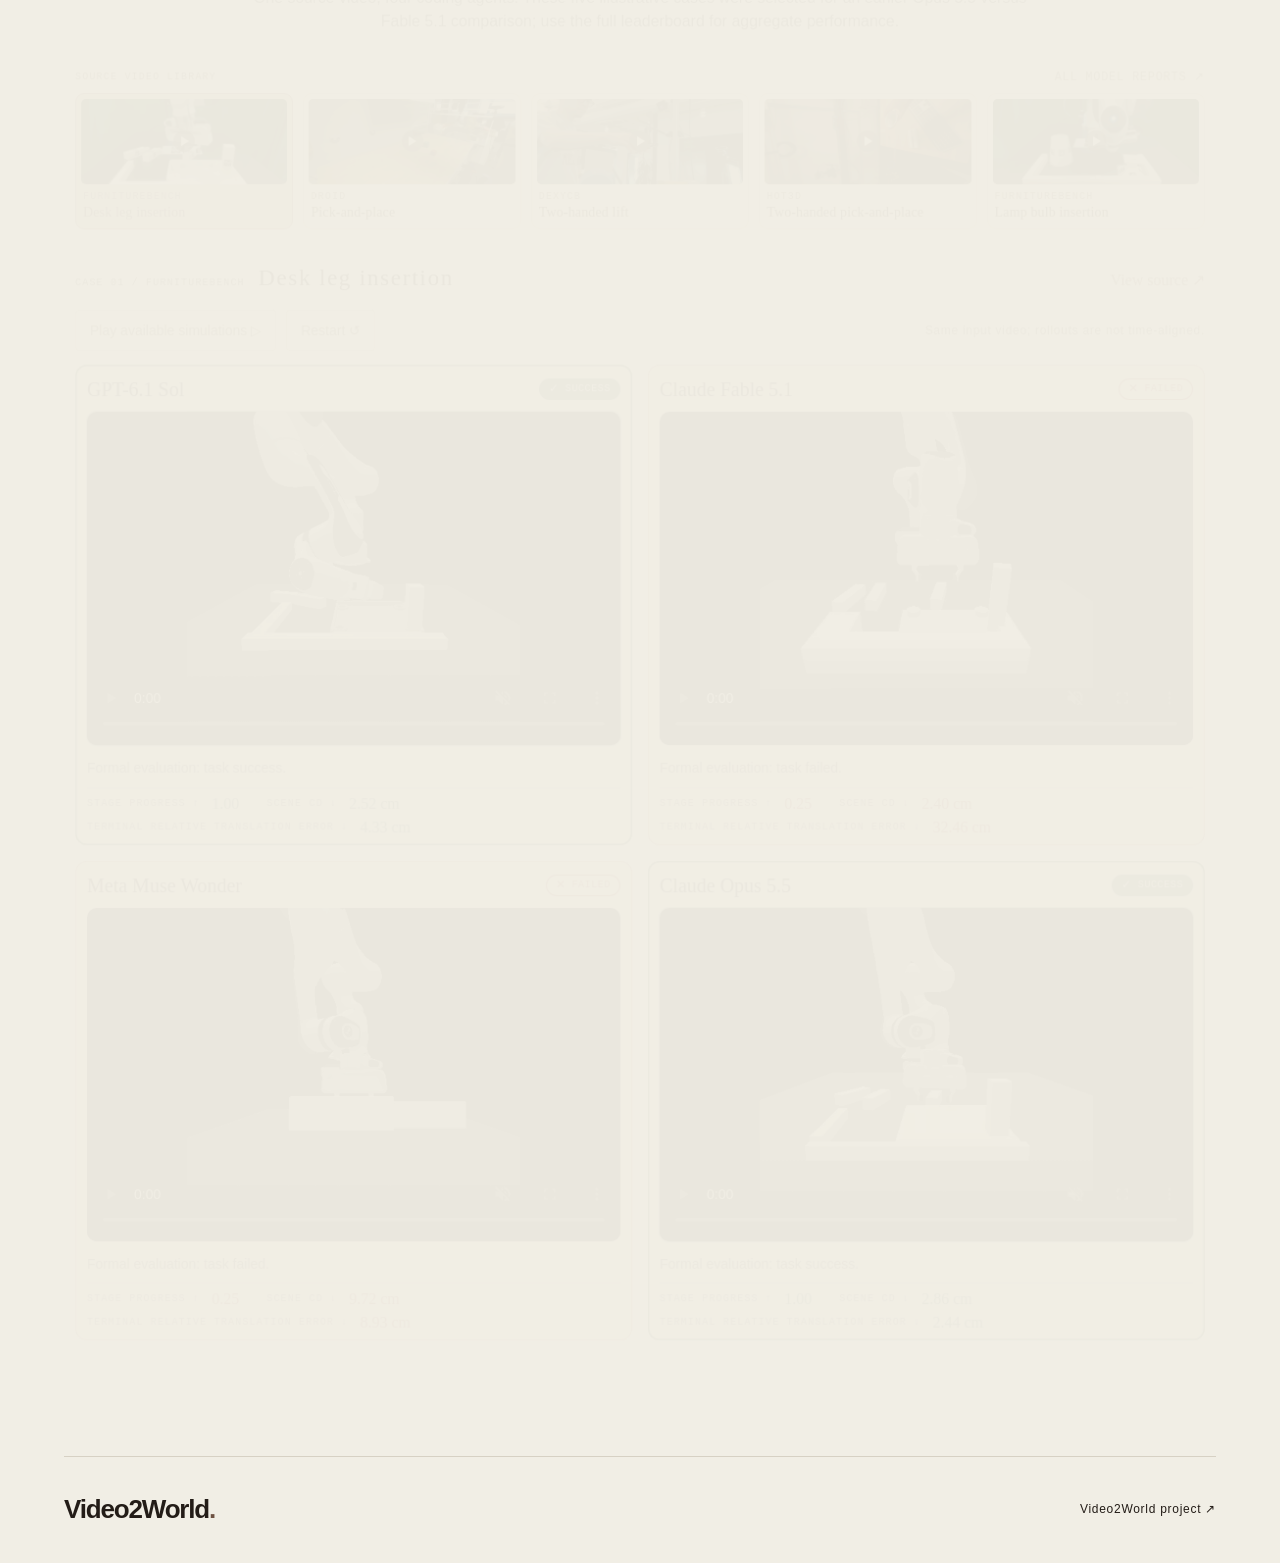
==== commit 47411010: "Remove redundant homepage News dropdown" ====
--- a/site/index.html
+++ b/site/index.html
@@ -14,7 +14,7 @@
 </head>
 <body data-page="home">
   <a class="skip" href="#leaderboard">Skip to leaderboard</a>
-  <header class="site-header"><div class="nav-inner"><a class="wordmark" href="../" aria-label="Aether AI · Video2World project page"><img src="assets/aether-ai.png" alt="Aether AI" width="946" height="96" decoding="async"></a><nav aria-label="Main navigation"><a href="#updates">Model News</a><a href="#leaderboard">Leaderboard</a><a href="#cases">Cases</a><div class="nav-resources"><details class="news-nav"><summary class="nav-board"><svg viewBox="0 0 24 24" aria-hidden="true"><path d="M5 5h11v14H7a2 2 0 0 1-2-2z M16 9h3v8a2 2 0 0 1-2 2 M8 9h5 M8 13h5"/></svg>News <span class="news-nav-dot" aria-hidden="true"></span></summary><div class="news-nav-panel" id="nav-news-summary"><a href="news/index.html">Latest benchmark news ↗</a></div></details></div></nav></div></header>
+  <header class="site-header"><div class="nav-inner"><a class="wordmark" href="../" aria-label="Aether AI · Video2World project page"><img src="assets/aether-ai.png" alt="Aether AI" width="946" height="96" decoding="async"></a><nav aria-label="Main navigation"><a href="#updates">Model News</a><a href="#leaderboard">Leaderboard</a><a href="#cases">Cases</a></nav></div></header>
   <main id="top">
     <div class="page-width leaderboard-intro" aria-labelledby="hero-title">
       <h1 id="hero-title">Video2World Leaderboard</h1>
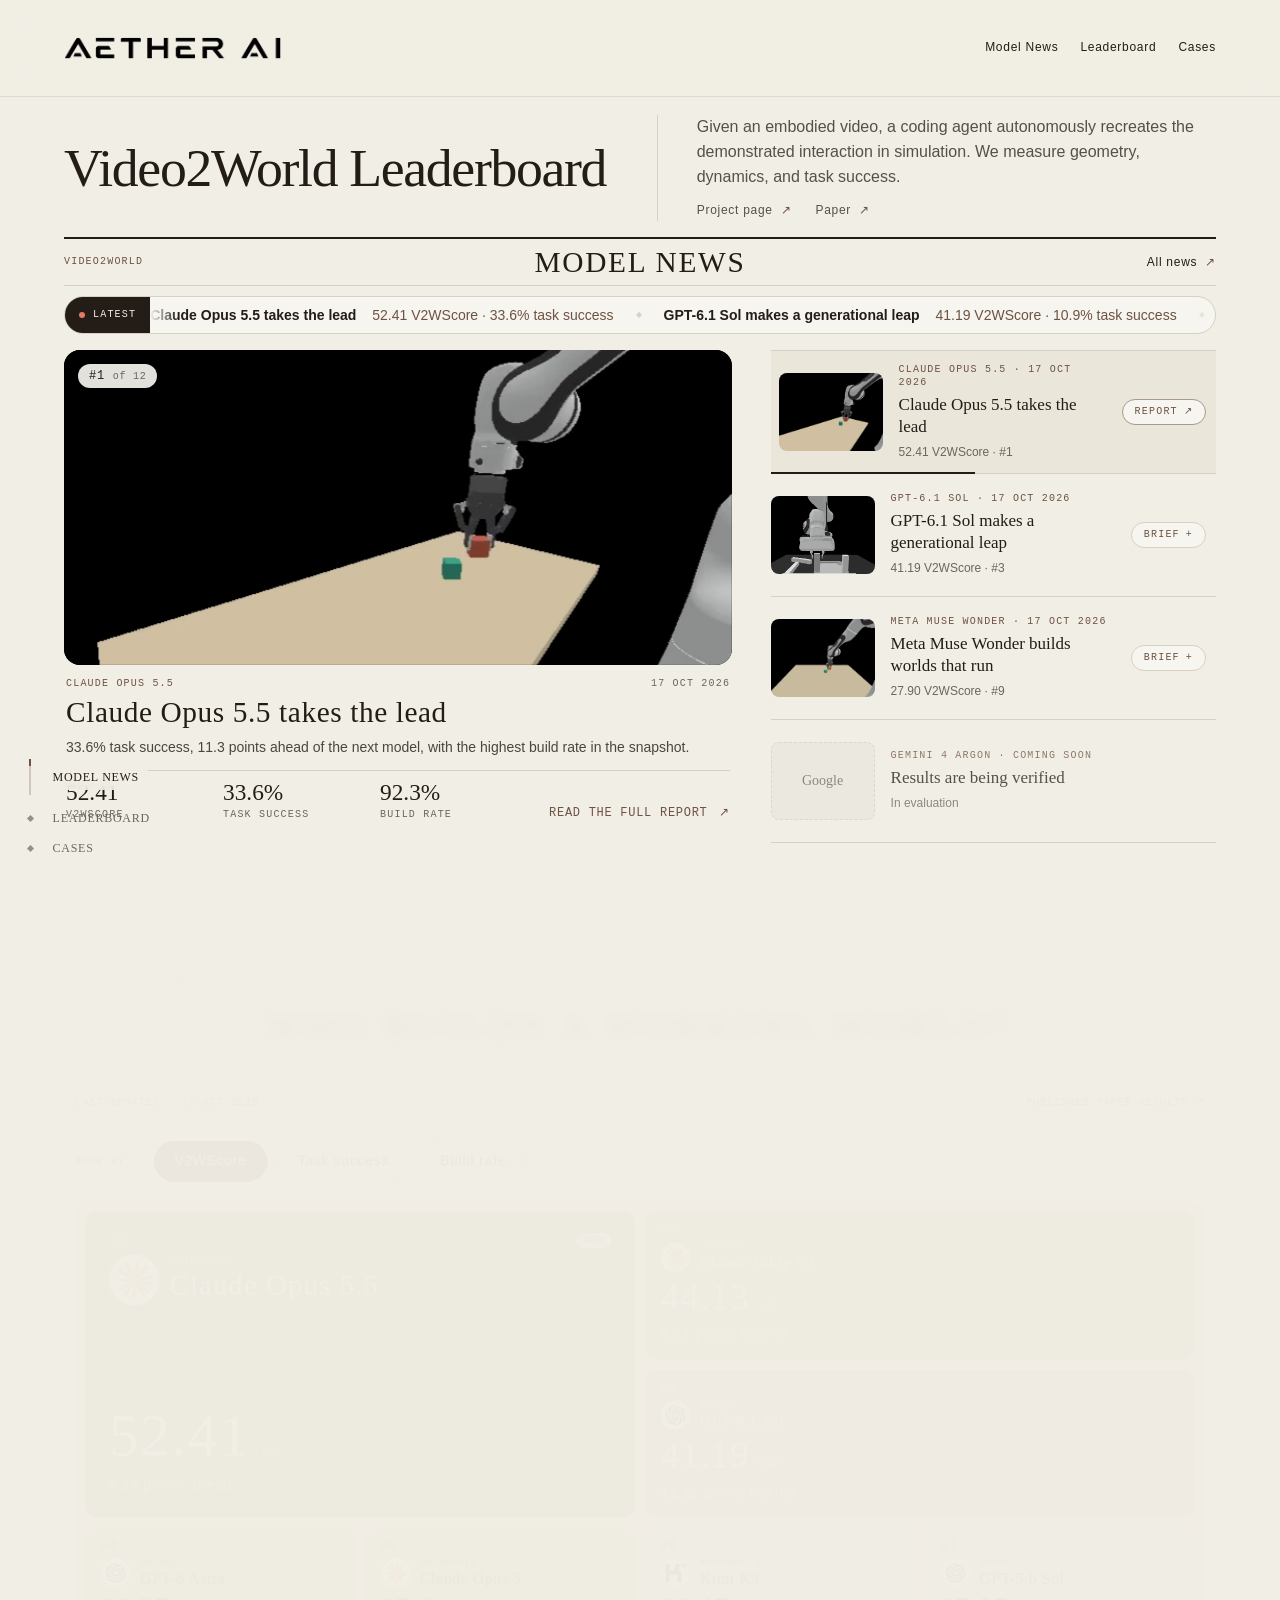
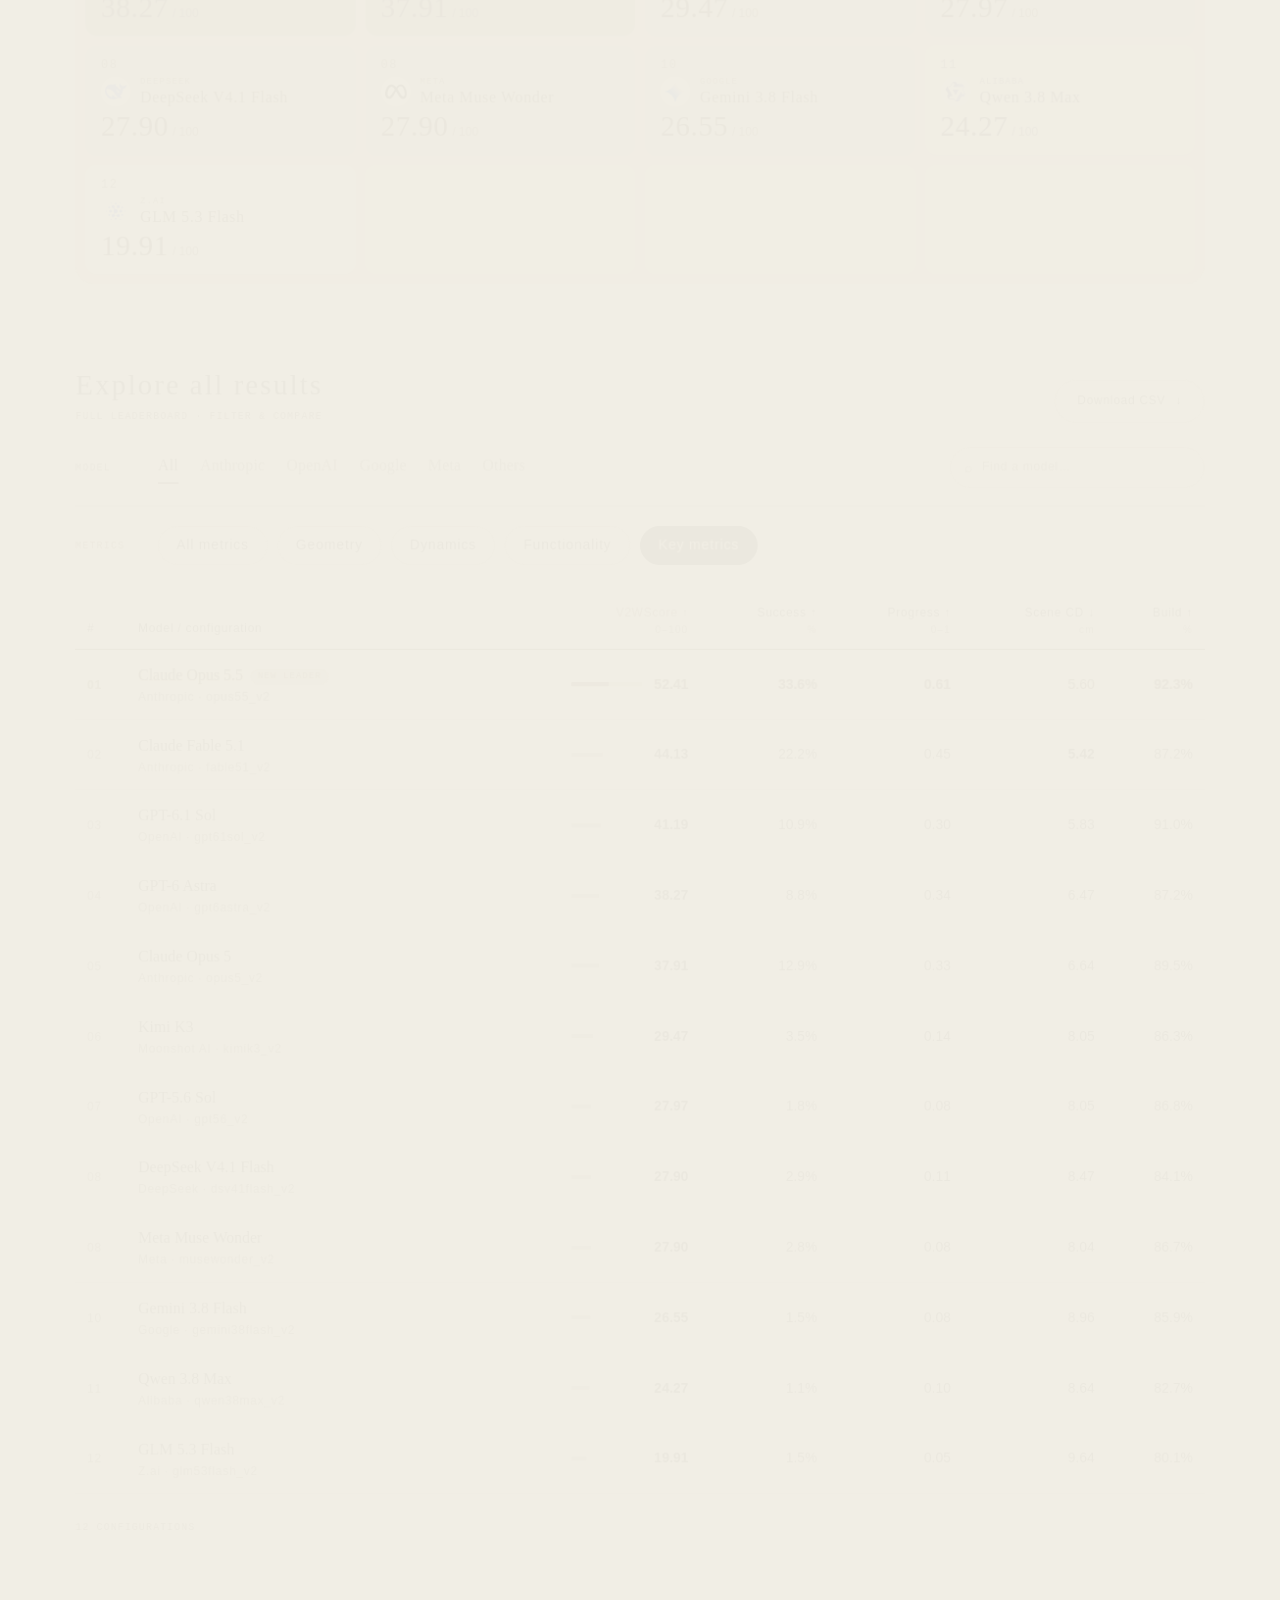
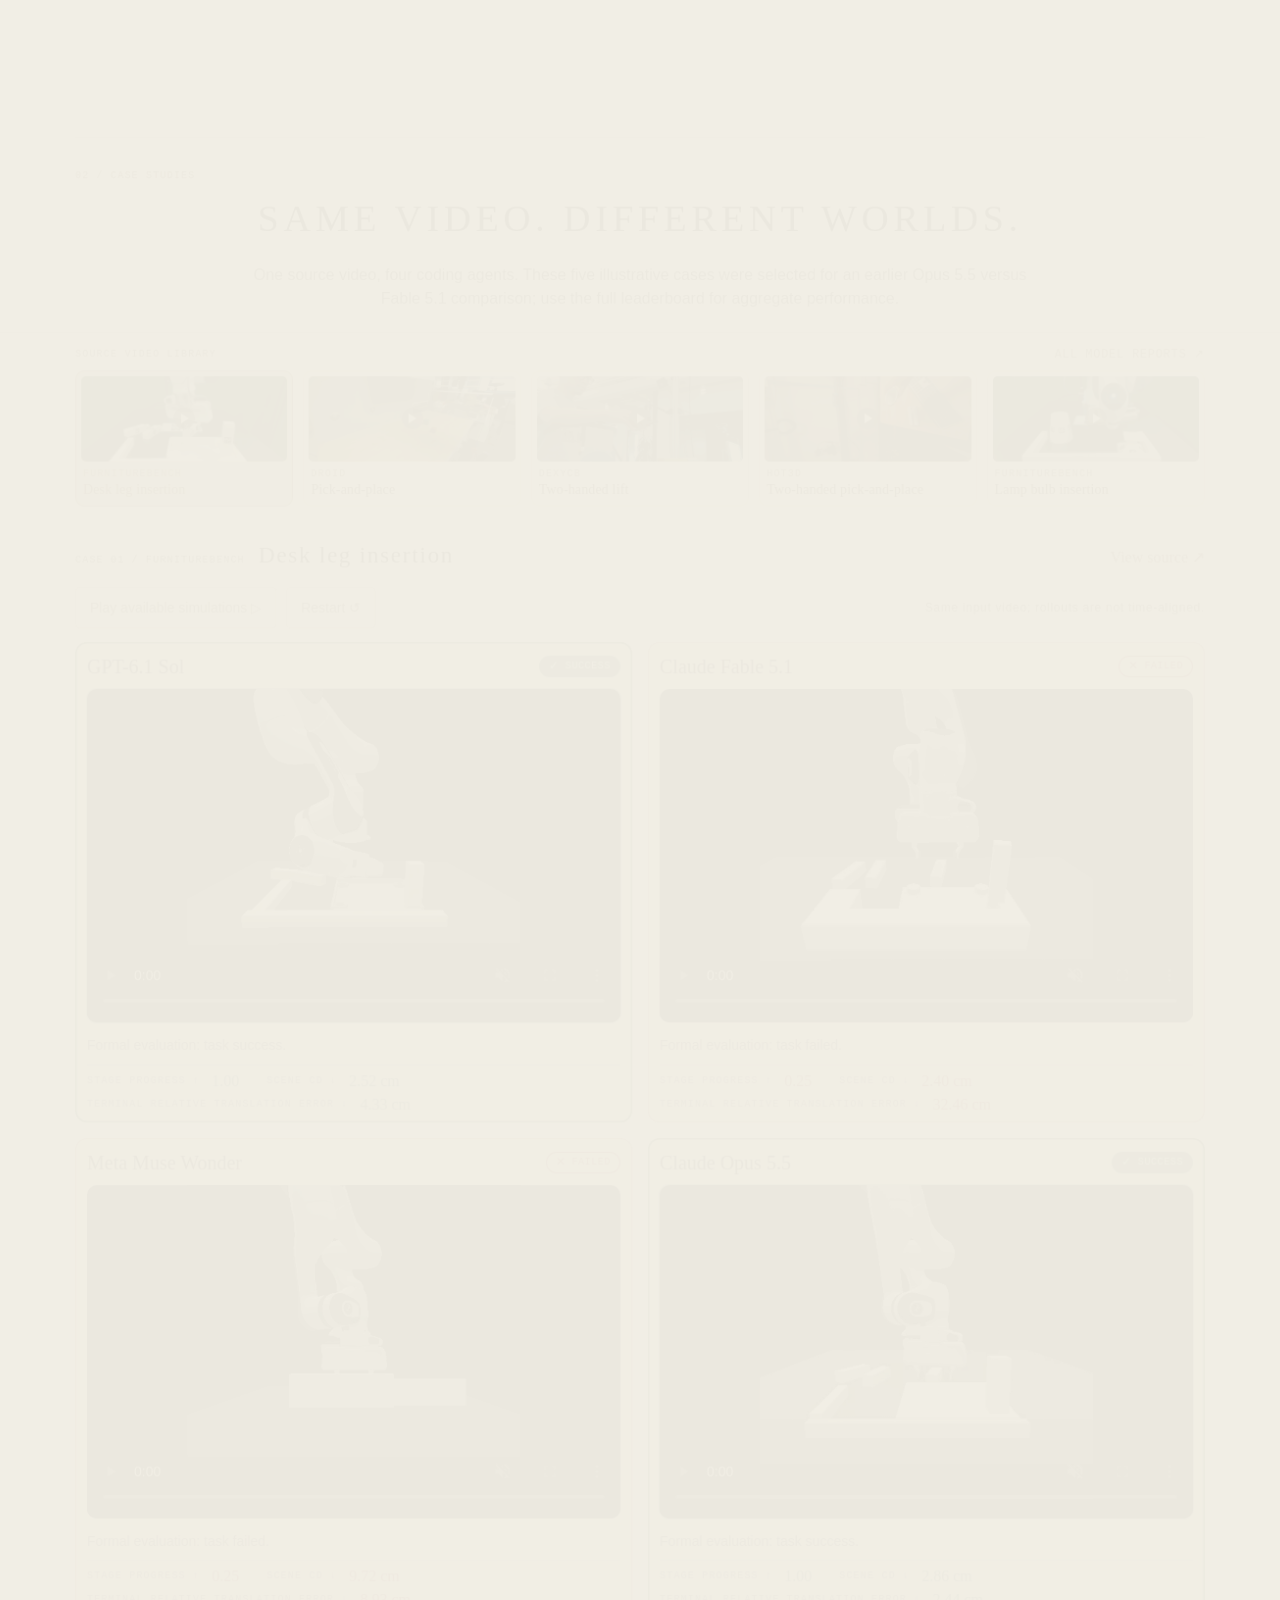
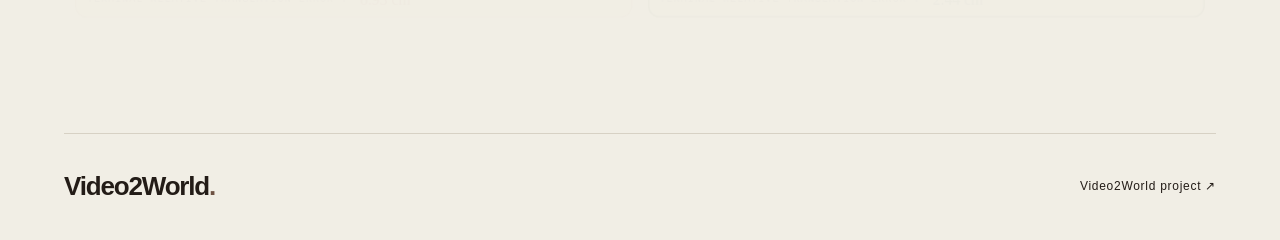
==== commit 6ef68108: "Model News front page; GPT-6.1 Sol and Meta Muse as news briefs - Home: Model News laid out as a new" ====
--- a/site/index.html
+++ b/site/index.html
@@ -22,9 +22,8 @@
       <div class="leaderboard-intro-links"><a class="text-link" href="https://aetherlabsai.github.io/Video2World/">Project page <span aria-hidden="true">↗</span></a><a class="text-link" href="https://arxiv.org/abs/2610.04432">Paper <span aria-hidden="true">↗</span></a></div>
     </div>
     <section class="section page-width model-news-section" id="updates" data-rail="Model News" aria-labelledby="updates-title">
-      <div class="model-news-heading"><h2 id="updates-title">Latest model evaluations</h2><a class="text-link" href="news/index.html">All news <span aria-hidden="true">↗</span></a></div>
-      <div class="model-news-list" id="latest-model-news" aria-label="Latest model evaluation reports" aria-live="polite"><p class="model-news-loading">Loading model news…</p></div>
-      <div class="model-news-pending" id="pending-model-news" aria-label="Evaluations in progress"></div>
+      <div class="nh-masthead"><span class="nh-mast-label">Video2World</span><h2 id="updates-title">Model News</h2><a class="text-link" href="news/index.html">All news <span aria-hidden="true">↗</span></a></div>
+      <div class="news-home" id="latest-model-news" aria-label="Latest model evaluations"><p class="model-news-loading">Loading model news…</p></div>
     </section>
     <section class="section page-width" id="leaderboard" data-rail="Leaderboard" aria-labelledby="board-title"><div class="section-heading"><div><span class="eyebrow section-index">01 / THE LEADERBOARD</span><h2 id="board-title">Who builds a working world?</h2></div></div>
       <div class="board-context board-meta" role="toolbar" aria-label="Leaderboard data"><span class="snapshot-date" id="snapshot-date">Last updated · 09 Oct 2026</span><div class="board-meta-actions"><a class="text-link paper-results-link" href="https://aetherlabsai.github.io/Video2World/#results" target="_blank" rel="noopener">Published paper results ↗</a></div></div>
@@ -44,6 +43,7 @@
     </section>
   </main>
   <footer class="site-footer"><a class="wordmark" href="../">Video2World<span class="brand-dot">.</span></a><div class="footer-links"><a href="../">Video2World project ↗</a></div></footer>
+  <dialog id="news-brief" class="news-brief" aria-labelledby="news-brief-title"><button class="news-brief-close icon-button" type="button" aria-label="Close">×</button><div id="news-brief-content"></div></dialog>
   <dialog id="model-dialog" class="model-dialog"><button class="dialog-close icon-button" type="button" aria-label="Close model details">×</button><div id="model-dialog-content"></div></dialog>
   <div id="toast" class="toast" role="status" aria-live="polite"></div>
 </body>
--- a/site/collaboration.css
+++ b/site/collaboration.css
@@ -1492,3 +1492,292 @@
   .model-news-arrow { grid-column: 3; grid-row: 1 / 3; align-self: center; }
   body[data-page="home"] #leaderboard { padding-top: 28px; }
 }
+
+/* ===== Model news strip + brief dialog (2026-10-18) ===== */
+.model-news-heading { display: flex; align-items: flex-end; justify-content: space-between; gap: 16px; }
+.news-strip-nav { display: flex; align-items: center; gap: 10px; }
+.news-strip-nav .text-link { margin-right: 10px; }
+.news-strip-btn { width: 40px; height: 40px; border: 1px solid var(--line); border-radius: 50%; background: var(--surface); color: var(--text); font-size: 16px; cursor: pointer; transition: border-color .2s, background .2s; }
+.news-strip-btn:hover { border-color: var(--accent); background: color-mix(in srgb, var(--warm-tint) 30%, var(--surface)); }
+.news-strip { display: grid; grid-auto-flow: column; grid-auto-columns: calc((100% - 40px) / 2.4); gap: 20px; margin-top: 22px; padding: 4px 2px 18px; overflow-x: auto; scroll-snap-type: x mandatory; scrollbar-width: thin; scrollbar-color: var(--line) transparent; }
+.news-strip:focus-visible { outline: 2px solid var(--accent); outline-offset: 4px; }
+.news-feed { display: grid; grid-template-columns: repeat(2, minmax(0, 1fr)); gap: 24px; margin-top: 8px; }
+.news-card { scroll-snap-align: start; display: flex; flex-direction: column; min-width: 0; overflow: hidden; border: 1px solid var(--line); border-radius: 16px; background: var(--surface); color: var(--text); text-decoration: none; transition: transform .25s ease, box-shadow .25s ease, border-color .25s; }
+a.news-card:hover { transform: translateY(-3px); border-color: color-mix(in srgb, var(--accent) 40%, var(--line)); box-shadow: 0 16px 30px -22px rgba(60, 40, 25, .45); }
+.nc-cover { position: relative; display: block; aspect-ratio: 16 / 9; overflow: hidden; background: var(--media-black); }
+.nc-cover img { width: 100%; height: 100%; object-fit: cover; display: block; transition: transform .5s ease; }
+a.news-card:hover .nc-cover img { transform: scale(1.03); }
+.nc-rank { position: absolute; top: 14px; left: 14px; padding: 6px 11px; border-radius: 999px; background: color-mix(in srgb, var(--surface) 92%, transparent); color: var(--text); font: var(--fw-label) var(--fs-ui) / 1 var(--font-mono); letter-spacing: var(--ls-ui); }
+.nc-rank small { color: var(--text-faint); font-size: var(--fs-label); }
+.nc-body { display: flex; flex: 1; flex-direction: column; padding: 20px 22px 22px; }
+.nc-kicker { display: flex; justify-content: space-between; gap: 12px; font: var(--fw-label) var(--fs-label) / 1.3 var(--font-mono); letter-spacing: var(--ls-label); text-transform: uppercase; color: var(--accent); }
+.nc-kicker > :last-child { color: var(--text-faint); }
+.nc-model { margin-top: 14px; font-size: var(--fs-small); color: var(--text-muted); }
+.nc-headline { margin-top: 4px; font: var(--fw-text) var(--fs-h3) / var(--lh-h3) var(--font-display); letter-spacing: 0.01em; }
+.nc-dek { margin-top: 10px; font-size: var(--fs-small); line-height: var(--lh-small); color: color-mix(in srgb, var(--text) 78%, transparent); }
+.nc-stats { display: grid; grid-template-columns: repeat(3, minmax(0, 1fr)); gap: 12px; margin-top: 18px; padding-top: 14px; border-top: 1px solid var(--line); }
+.nc-stats span { display: flex; flex-direction: column; gap: 4px; }
+.nc-stats b { font: var(--fw-text) var(--fs-h3) / 1 var(--font-display); font-weight: 400; }
+.nc-stats small, .nb-stats small { font: var(--fw-label) var(--fs-label) / 1.2 var(--font-mono); letter-spacing: var(--ls-label); text-transform: uppercase; color: var(--text-faint); }
+.nc-cta { margin-top: auto; padding-top: 18px; font: var(--fw-label) var(--fs-ui) / 1 var(--font-mono); letter-spacing: var(--ls-ui); text-transform: uppercase; color: var(--accent); }
+.nc-cta i { font-style: normal; margin-left: 4px; }
+.news-card.is-pending { background: color-mix(in srgb, var(--surface-soft) 40%, var(--bg)); border-style: dashed; }
+.news-card.is-pending .nc-cover { display: grid; place-items: center; background: color-mix(in srgb, var(--surface-soft) 70%, var(--bg)); }
+.nc-pending-mark { font: var(--fw-text) var(--fs-h2) / 1 var(--font-display); color: var(--text-faint); }
+.news-card.is-pending .nc-headline { color: var(--text-muted); }
+
+.news-brief { width: min(980px, calc(100vw - 32px)); max-height: calc(100vh - 48px); padding: 0; border: 0; border-radius: 20px; background: var(--bg); color: var(--text); box-shadow: 0 40px 80px -30px rgba(40, 28, 20, .5); }
+.news-brief::backdrop { background: rgba(35, 28, 23, .42); backdrop-filter: blur(3px); }
+.news-brief-close { position: sticky; top: 14px; float: right; margin: 14px 14px 0 0; z-index: 3; }
+#news-brief-content { padding: 36px 44px 30px; }
+.nb-head { display: grid; grid-template-columns: minmax(0, 0.85fr) minmax(0, 1.15fr); gap: 32px; align-items: center; }
+.nb-cover { width: 100%; aspect-ratio: 16 / 10; object-fit: cover; border-radius: 12px; background: var(--media-black); }
+.nb-head h2 { margin: 12px 0 0; font: var(--fw-display) var(--fs-h1) / var(--lh-h1) var(--font-display); letter-spacing: 0.02em; text-transform: none; text-align: left; }
+.nb-head p { margin: 12px 0 0; font-size: var(--fs-body); line-height: var(--lh-body); color: color-mix(in srgb, var(--text) 82%, transparent); }
+.nb-stats { display: grid; grid-template-columns: repeat(4, minmax(0, 1fr)); gap: 12px; margin-top: 20px; padding-top: 14px; border-top: 1px solid var(--line); }
+.nb-stats span { display: flex; flex-direction: column; gap: 4px; }
+.nb-stats b { font: var(--fw-text) var(--fs-h2) / 1 var(--font-display); font-weight: 400; }
+.nb-points { display: grid; grid-template-columns: repeat(3, minmax(0, 1fr)); gap: 0; margin-top: 34px; border-top: 1px solid var(--line); border-bottom: 1px solid var(--line); }
+.nb-point { padding: 20px 22px 22px 0; }
+.nb-point + .nb-point { padding-left: 22px; border-left: 1px solid var(--line); }
+.nb-point span { font: var(--fw-label) var(--fs-label) / 1.3 var(--font-mono); letter-spacing: var(--ls-label); text-transform: uppercase; color: var(--accent); }
+.nb-point p { margin: 10px 0 0; font-size: var(--fs-small); line-height: var(--lh-small); color: var(--text-muted); }
+.nb-block { margin-top: 34px; }
+.nb-block h3 { margin: 0 0 14px; font: var(--fw-text) var(--fs-h3) / 1.2 var(--font-display); }
+.nb-compare { width: 100%; border-collapse: collapse; font-size: var(--fs-small); }
+.nb-compare th { padding: 0 0 10px; font: var(--fw-label) var(--fs-label) / 1.3 var(--font-mono); letter-spacing: var(--ls-label); text-transform: uppercase; color: var(--text-faint); text-align: right; border-bottom: 1px solid var(--text); }
+.nb-compare th:first-child, .nb-compare td:first-child { text-align: left; }
+.nb-compare th small { font-size: inherit; color: var(--accent); }
+.nb-compare td { padding: 11px 0; text-align: right; border-bottom: 1px solid var(--line); font-variant-numeric: tabular-nums; color: var(--text-muted); }
+.nb-compare td b { color: var(--text); }
+.nb-compare td.is-up b { color: var(--positive); }
+.nb-compare td.is-down b { color: var(--negative); }
+.nb-funnel { display: grid; gap: 14px; }
+.nb-step { display: grid; grid-template-columns: 150px minmax(0, 1fr) 210px; align-items: center; gap: 18px; }
+.nb-step-label { font: var(--fw-label) var(--fs-label) / 1.3 var(--font-mono); letter-spacing: var(--ls-label); text-transform: uppercase; color: var(--accent); }
+.nb-step-bars { display: grid; gap: 4px; }
+.nb-step-bars i { display: block; height: 10px; border-radius: 5px; }
+.nb-step-bars i.is-a { background: var(--warm-solid); }
+.nb-step-bars i.is-b { height: 6px; background: var(--bg); box-shadow: inset 0 0 0 1px var(--db-compare); }
+.nb-step-val { display: flex; align-items: baseline; justify-content: flex-end; gap: 10px; }
+.nb-step-val b { font: var(--fw-text) var(--fs-h3) / 1 var(--font-display); font-weight: 400; }
+.nb-step-val small { font-size: var(--fs-ui); color: var(--text-faint); white-space: nowrap; }
+.nb-block .af2-legend { display: flex; gap: 16px; margin-top: 12px; font: var(--fw-label) var(--fs-label) / 1 var(--font-mono); letter-spacing: 0.04em; color: var(--text-faint); }
+.nb-block .af2-legend span { display: inline-flex; align-items: center; gap: 6px; }
+.nb-block .af2-legend span::before { content: ""; width: 8px; height: 8px; border-radius: 50%; }
+.nb-block .af2-legend .is-a::before { background: var(--warm-solid); }
+.nb-block .af2-legend .is-b::before { background: var(--bg); box-shadow: inset 0 0 0 1px var(--db-compare); }
+.nb-note { margin: -6px 0 14px; font-size: var(--fs-small); color: var(--text-muted); }
+.nb-tabs { display: flex; flex-wrap: wrap; gap: 8px; }
+.nb-tabs button { display: inline-flex; align-items: center; gap: 7px; padding: 8px 14px; border: 1px solid var(--line); border-radius: 999px; background: var(--surface); color: var(--text-muted); font-size: var(--fs-ui); cursor: pointer; }
+.nb-tabs button.active { border-color: var(--text); background: var(--text); color: var(--bg); }
+.nb-tabs i { font-style: normal; font-size: var(--fs-ui); }
+.nb-tabs i.ok { color: var(--positive); } .nb-tabs i.no { color: var(--negative); }
+.nb-tabs button.active i { color: inherit; }
+.nb-case { display: grid; grid-template-columns: repeat(2, minmax(0, 1fr)); gap: 16px; margin-top: 16px; }
+.nb-clip { padding: 10px; border-radius: 12px; background: var(--surface); box-shadow: inset 0 0 0 1px var(--line); }
+.nb-clip.is-win { box-shadow: inset 0 0 0 1.5px var(--positive); background: color-mix(in srgb, var(--positive-soft) 55%, var(--bg)); }
+.nb-clip.is-loss { box-shadow: inset 0 0 0 1px color-mix(in srgb, var(--negative) 50%, transparent); background: color-mix(in srgb, var(--negative-soft) 40%, var(--bg)); }
+.nb-clip-top { display: flex; justify-content: space-between; gap: 10px; margin-bottom: 8px; font-size: var(--fs-small); }
+.nb-clip-top em { font: var(--fw-label) var(--fs-label) / 1.4 var(--font-mono); font-style: normal; letter-spacing: var(--ls-label); text-transform: uppercase; color: var(--text-faint); }
+.is-win .nb-verdict { color: var(--positive); } .is-loss .nb-verdict { color: var(--negative); }
+.nb-clip video { width: 100%; aspect-ratio: 4 / 3; object-fit: contain; border-radius: 8px; background: var(--media-black); display: block; }
+.nb-foot { display: flex; justify-content: space-between; align-items: center; gap: 16px; margin-top: 30px; padding-top: 16px; border-top: 1px solid var(--line); font-size: var(--fs-ui); color: var(--text-faint); }
+@media (max-width: 900px) {
+  .news-strip { grid-auto-columns: 82%; }
+  .news-feed { grid-template-columns: minmax(0, 1fr); }
+  #news-brief-content { padding: 26px 20px 22px; }
+  .nb-head, .nb-points, .nb-case { grid-template-columns: minmax(0, 1fr); }
+  .nb-point, .nb-point + .nb-point { padding: 16px 0; border-left: 0; }
+  .nb-point + .nb-point { border-top: 1px solid var(--line); }
+  .nb-stats { grid-template-columns: repeat(2, minmax(0, 1fr)); }
+  .nb-step { grid-template-columns: minmax(0, 1fr); gap: 6px; }
+  .nb-step-val { justify-content: flex-start; }
+  .news-strip-btn { display: none; }
+}
+@media (prefers-reduced-motion: reduce) { .news-card, .nc-cover img { transition: none; } a.news-card:hover { transform: none; } }
+.news-strip { grid-auto-columns: calc((100% - 40px) / 2.6); }
+.nc-cover { aspect-ratio: 2 / 1; }
+.nb-head > div { padding-right: 40px; }
+.news-brief-close { margin: 16px 16px 0 0; }
+@media (max-width: 900px) { .news-strip { grid-auto-columns: 82%; } .nb-head > div { padding-right: 0; } }
+.news-strip { grid-auto-columns: calc((100% - 60px) / 3.2); }  /* three cards and a peek fit one screen */
+/* Gliding strip (2026-10-18): no snap or scrollbar while it glides, soft fades at both edges;
+   hover dims the other cards; the card under the pointer tilts slightly with a sheen. */
+.news-strip.is-gliding { scroll-snap-type: none; scrollbar-width: none; -webkit-mask-image: linear-gradient(90deg, transparent 0, #000 36px, #000 calc(100% - 36px), transparent 100%); mask-image: linear-gradient(90deg, transparent 0, #000 36px, #000 calc(100% - 36px), transparent 100%); cursor: grab; perspective: 1400px; }
+.news-strip.is-gliding::-webkit-scrollbar { display: none; }
+.news-strip.is-dragging { cursor: grabbing; user-select: none; }
+.news-strip.is-dragging .news-card { pointer-events: none; }
+.news-strip .news-card { transform: translateY(0) rotateX(var(--rx, 0deg)) rotateY(var(--ry, 0deg)); transform-style: preserve-3d; transition: transform .35s cubic-bezier(.2,.7,.2,1), box-shadow .35s, border-color .35s, opacity .35s, filter .35s; will-change: transform; }
+.news-strip a.news-card:hover { transform: translateY(-6px) rotateX(var(--rx, 0deg)) rotateY(var(--ry, 0deg)); transition-duration: .18s, .35s, .35s, .35s, .35s; box-shadow: 0 26px 40px -26px rgba(60, 40, 25, .55); }
+.news-strip:hover .news-card:not(:hover) { opacity: .72; filter: saturate(.8); }
+.news-strip a.news-card::after { content: ""; position: absolute; inset: 0; border-radius: inherit; pointer-events: none; opacity: 0; transition: opacity .3s; background: radial-gradient(420px circle at var(--mx, 50%) var(--my, 30%), rgba(255, 252, 245, .38), transparent 55%); }
+.news-strip a.news-card:hover::after { opacity: 1; }
+.news-card { position: relative; }
+.news-strip a.news-card .nc-cta i { display: inline-block; transition: transform .3s; }
+.news-strip a.news-card:hover .nc-cta i { transform: translateX(4px); }
+.news-strip a.news-card[data-detail="brief"]:hover .nc-cta i { transform: rotate(90deg); }
+@media (prefers-reduced-motion: reduce) { .news-strip .news-card { transition: none; transform: none !important; } .news-strip:hover .news-card:not(:hover) { opacity: 1; filter: none; } }
+a.news-card:hover, a.news-card:focus-visible { color: var(--text); }  /* keep card text colours; the generic link hover colour does not apply */
+.news-strip a.news-card::after { background: radial-gradient(320px circle at var(--mx, 50%) var(--my, 30%), rgba(255, 252, 245, .16), transparent 60%); mix-blend-mode: soft-light; }
+
+/* ===== Model News front page (2026-10-18): masthead, ticker, rotating lead + story list ===== */
+.model-news-section .model-news-heading { display: none; }
+.nh-masthead { display: grid; grid-template-columns: 1fr auto 1fr; align-items: center; gap: 16px; padding: 14px 0 12px; border-top: 2px solid var(--text); border-bottom: 1px solid var(--line); }
+.nh-mast-label { font: var(--fw-label) var(--fs-label) / 1 var(--font-mono); letter-spacing: var(--ls-label); text-transform: uppercase; color: var(--accent); }
+.nh-masthead h2 { margin: 0; font: var(--fw-text) var(--fs-h2) / 1 var(--font-display); letter-spacing: 0.06em; text-transform: uppercase; text-align: center; }
+.nh-masthead .text-link { justify-self: end; }
+.nh-ticker { display: flex; align-items: stretch; margin-top: 12px; border: 1px solid var(--line); border-radius: 999px; background: var(--surface); overflow: hidden; }
+.nh-ticker-tag { display: inline-flex; align-items: center; gap: 8px; flex: none; padding: 9px 16px; background: var(--text); color: var(--bg); font: var(--fw-label) var(--fs-label) / 1 var(--font-mono); letter-spacing: var(--ls-label); text-transform: uppercase; }
+.nh-ticker-tag::before { content: ""; width: 6px; height: 6px; border-radius: 50%; background: #e0796a; animation: nh-blink 1.6s ease-in-out infinite; }
+@keyframes nh-blink { 50% { opacity: .25; } }
+.nh-ticker-track { position: relative; flex: 1; overflow: hidden; -webkit-mask-image: linear-gradient(90deg, transparent 0, #000 28px, #000 calc(100% - 28px), transparent 100%); mask-image: linear-gradient(90deg, transparent 0, #000 28px, #000 calc(100% - 28px), transparent 100%); }
+.nh-ticker-move { display: flex; width: max-content; animation: nh-ticker 46s linear infinite; }
+.nh-ticker:hover .nh-ticker-move, .news-home.is-paused .nh-ticker-move:hover { animation-play-state: paused; }
+@keyframes nh-ticker { to { transform: translateX(-50%); } }
+.nh-ticker-set { display: flex; align-items: center; white-space: nowrap; }
+.nh-tick { padding: 9px 0; font-size: var(--fs-small); color: var(--text-muted); }
+.nh-tick b { margin-right: 6px; font-weight: 600; color: var(--text); }
+.nh-tick em { margin-left: 6px; font-style: normal; color: var(--accent); }
+.nh-dot { margin: 0 22px; font-size: 8px; font-style: normal; color: var(--line); }
+.nh-grid { display: grid; grid-template-columns: minmax(0, 1.65fr) minmax(0, 1fr); gap: clamp(24px, 3vw, 44px); margin-top: 22px; }
+/* lead stack: all leads share one cell and crossfade */
+.nh-leads { display: grid; }
+.nh-lead { grid-area: 1 / 1; display: flex; flex-direction: column; color: var(--text); text-decoration: none; opacity: 0; visibility: hidden; transition: opacity .7s ease, visibility 0s .7s; }
+.nh-lead.is-active { opacity: 1; visibility: visible; transition: opacity .7s ease, visibility 0s; }
+a.nh-lead:hover { color: var(--text); }
+.nh-lead-media { position: relative; display: block; aspect-ratio: 16 / 8; overflow: hidden; border-radius: 16px; background: var(--media-black); }
+.nh-lead-media img { width: 100%; height: 100%; object-fit: cover; display: block; transform: scale(1.0); transition: transform 7s linear; }
+.nh-lead.is-active .nh-lead-media img { transform: scale(1.07); }
+.news-home.is-paused .nh-lead.is-active .nh-lead-media img { transition-duration: .6s; }
+.nh-lead-body { display: flex; flex-direction: column; padding: 18px 2px 0; }
+.nh-lead-title { margin-top: 10px; font: var(--fw-display) var(--fs-h1) / var(--lh-h1) var(--font-display); letter-spacing: 0.02em; transition: color .25s; }
+a.nh-lead:hover .nh-lead-title { color: var(--accent); }
+.nh-lead-dek { margin-top: 10px; max-width: 46em; font-size: var(--fs-body); line-height: var(--lh-body); color: color-mix(in srgb, var(--text) 80%, transparent); }
+.nh-lead .nc-stats { max-width: 520px; }
+.nh-lead .nc-cta { padding-top: 16px; }
+.nh-lead .nc-cta i { display: inline-block; transition: transform .3s; }
+a.nh-lead:hover .nc-cta i { transform: translateX(4px); }
+a.nh-lead[data-detail="brief"]:hover .nc-cta i { transform: rotate(90deg); }
+/* story list */
+.nh-list { display: flex; flex-direction: column; margin: 0; padding: 0; list-style: none; border-top: 1px solid var(--line); }
+.nh-list li { flex: 1; display: flex; border-bottom: 1px solid var(--line); }
+.nh-item { position: relative; flex: 1; display: grid; grid-template-columns: 104px minmax(0, 1fr); align-items: center; gap: 16px; padding: 14px 10px 14px 0; color: var(--text); text-decoration: none; transition: background .25s, padding .25s; }
+a.nh-item:hover, a.nh-item:focus-visible { color: var(--text); }
+a.nh-item:hover { padding-left: 8px; background: color-mix(in srgb, var(--warm-tint) 18%, transparent); }
+.nh-item.is-active { background: color-mix(in srgb, var(--warm-tint) 26%, transparent); padding-left: 8px; }
+.nh-thumb { display: grid; place-items: center; aspect-ratio: 4 / 3; overflow: hidden; border-radius: 8px; background: var(--media-black); }
+.nh-thumb img { width: 100%; height: 100%; object-fit: cover; transition: transform .4s; }
+a.nh-item:hover .nh-thumb img { transform: scale(1.06); }
+.nh-item-text { display: flex; flex-direction: column; gap: 5px; min-width: 0; }
+.nh-item-kicker { font: var(--fw-label) var(--fs-label) / 1.3 var(--font-mono); letter-spacing: var(--ls-label); text-transform: uppercase; color: var(--accent); }
+.nh-item strong { font: var(--fw-text) var(--fs-body) / 1.3 var(--font-display); font-size: 18px; }
+.nh-item-meta { font-size: var(--fs-ui); color: var(--text-faint); }
+.nh-timer { position: absolute; left: 0; right: 0; bottom: -1px; height: 2px; background: transparent; }
+.nh-timer i { display: block; height: 100%; width: calc(var(--t, 0) * 100%); background: var(--text); opacity: 0; }
+.nh-item.is-active .nh-timer i { opacity: 1; }
+.nh-item.is-pending { opacity: .75; cursor: default; }
+.nh-item.is-pending .nh-thumb { background: color-mix(in srgb, var(--surface-soft) 70%, var(--bg)); border: 1px dashed var(--line); }
+.nh-item.is-pending .nh-thumb span { font: var(--fw-text) var(--fs-small) / 1 var(--font-display); color: var(--text-faint); }
+@media (max-width: 900px) {
+  .nh-masthead { grid-template-columns: 1fr auto; } .nh-mast-label { display: none; } .nh-masthead h2 { text-align: left; }
+  .nh-grid { grid-template-columns: minmax(0, 1fr); }
+  .nh-lead-media { aspect-ratio: 16 / 10; }
+  .nh-item { grid-template-columns: 84px minmax(0, 1fr); }
+}
+@media (prefers-reduced-motion: reduce) {
+  .nh-ticker-move { animation: none; } .nh-ticker-tag::before { animation: none; }
+  .nh-lead, .nh-lead.is-active, .nh-lead-media img { transition: none; } .nh-lead.is-active .nh-lead-media img { transform: none; }
+}
+.nh-grid { grid-template-columns: minmax(0, 1.5fr) minmax(0, 1fr); }
+.nh-lead-media { aspect-ratio: 21 / 9; }
+.nh-lead-body { padding-top: 14px; }
+.nh-lead-title { margin-top: 8px; }
+@media (max-width: 900px) { .nh-lead-media { aspect-ratio: 16 / 10; } }
+/* Intro: description beside the title, centred on the title line; links stay under the title */
+@media (min-width: 901px) {
+  .leaderboard-intro { display: grid; grid-template-columns: auto minmax(0, 1fr); column-gap: clamp(32px, 4vw, 64px); align-items: center; }
+  .leaderboard-intro h1 { grid-column: 1; grid-row: 1; white-space: nowrap; }
+  .leaderboard-intro .hero-description { grid-column: 2; grid-row: 1; max-width: 62ch; margin-top: 0; padding-left: clamp(24px, 3vw, 40px); border-left: 1px solid var(--line); }
+  .leaderboard-intro-links { grid-column: 1; grid-row: 2; }
+}
+.nh-ticker-track { min-width: 0; } .news-home, .nh-ticker, .nh-grid { min-width: 0; max-width: 100%; }
+@media (max-width: 900px) { .nh-grid { grid-template-columns: minmax(0, 1fr); } }
+/* links join the description column; larger title */
+@media (min-width: 901px) {
+  .leaderboard-intro { grid-template-rows: auto auto; row-gap: 10px; }
+  .leaderboard-intro h1 { grid-row: 1 / span 2; font-size: clamp(40px, 4.2vw, 60px); }
+  .leaderboard-intro .hero-description { align-self: end; }
+  .leaderboard-intro-links { grid-column: 2; grid-row: 2; align-self: start; margin-top: 0; padding-left: clamp(24px, 3vw, 40px); border-left: 1px solid var(--line); }
+  .leaderboard-intro .hero-description { padding-bottom: 0; }
+}
+@media (min-width: 901px) { .leaderboard-intro { row-gap: 0; } .leaderboard-intro-links { padding-top: 12px; } }  /* one continuous rule beside text and links */
+/* First screen holds the title and the whole Model News block (2026-10-18): tighter intro,
+   masthead and ticker; numbers and CTA share one row; the lead image takes the height left. */
+@media (min-width: 901px) {
+  .leaderboard-intro { padding-top: 18px; padding-bottom: 16px; }
+  .nh-masthead { padding: 9px 0 8px; }
+  .nh-ticker { margin-top: 10px; }
+  .nh-tick { padding: 7px 0; }
+  .nh-ticker-tag { padding: 7px 14px; }
+  .nh-grid { margin-top: 16px; }
+  .nh-lead-media { aspect-ratio: auto; height: clamp(220px, calc(100svh - 585px), 470px); }
+  .nh-lead-body { padding-top: 12px; }
+  .nh-lead-title { margin-top: 6px; font-size: var(--fs-h2); line-height: 1.15; }
+  .nh-lead-dek { margin-top: 6px; font-size: var(--fs-small); }
+  .nh-lead-foot { display: flex; align-items: flex-end; justify-content: space-between; gap: 24px; margin-top: 12px; padding-top: 10px; border-top: 1px solid var(--line); }
+  .nh-lead .nh-lead-foot .nc-stats { flex: 1; max-width: 460px; margin: 0; padding: 0; border: 0; }
+  .nh-lead .nh-lead-foot .nc-cta { margin: 0; padding: 0 0 2px; white-space: nowrap; }
+  .nh-item { padding-block: 10px; }
+  .nh-list li .nh-item strong { font-size: 17px; }
+}
+#updates.model-news-section { padding-bottom: var(--space-section); }
+/* Lead switch v2 (2026-10-18): curtain wipe for the image with a settle-in zoom, staggered text,
+   the previous story held underneath until the new one has covered it. */
+.nh-lead, .nh-lead.is-active { transition: none; }
+.nh-lead { z-index: 0; }
+.nh-lead.is-leaving { visibility: visible; opacity: 1; z-index: 1; }
+.nh-lead.is-active { z-index: 2; }
+.nh-lead.is-leaving .nh-lead-body > * { opacity: 0; transform: translateY(-8px); transition: opacity .28s ease, transform .28s ease; }
+.nh-lead .nh-lead-media img { transition: none; transform: none; }
+.nh-lead.is-active .nh-lead-media { animation: nh-wipe-next .95s cubic-bezier(.7, 0, .2, 1) both; }
+.news-home[data-dir="prev"] .nh-lead.is-active .nh-lead-media { animation-name: nh-wipe-prev; }
+.nh-lead.is-active .nh-lead-media img { animation: nh-settle 1.1s cubic-bezier(.2, .7, .2, 1) both, nh-drift 6s linear 1.1s both; }
+@keyframes nh-wipe-next { from { clip-path: inset(0 0 0 100% round 16px); } to { clip-path: inset(0 0 0 0 round 16px); } }
+@keyframes nh-wipe-prev { from { clip-path: inset(0 100% 0 0 round 16px); } to { clip-path: inset(0 0 0 0 round 16px); } }
+@keyframes nh-settle { from { transform: scale(1.14); } to { transform: scale(1.04); } }
+@keyframes nh-drift { from { transform: scale(1.04); } to { transform: scale(1); } }
+.nh-lead.is-active .nh-lead-body > * { animation: nh-rise .6s cubic-bezier(.2, .7, .2, 1) both; }
+.nh-lead.is-active .nh-lead-body > :nth-child(1) { animation-delay: .28s; }
+.nh-lead.is-active .nh-lead-body > :nth-child(2) { animation-delay: .36s; }
+.nh-lead.is-active .nh-lead-body > :nth-child(3) { animation-delay: .44s; }
+.nh-lead.is-active .nh-lead-body > :nth-child(4) { animation-delay: .52s; }
+@keyframes nh-rise { from { opacity: 0; transform: translateY(14px); } to { opacity: 1; transform: none; } }
+/* first paint: no wipe for the story shown on load */
+.news-home:not([data-dir]) .nh-lead.is-active .nh-lead-media, .news-home:not([data-dir]) .nh-lead.is-active .nh-lead-body > * { animation: none; }
+.news-home:not([data-dir]) .nh-lead.is-active .nh-lead-media img { animation: nh-drift 6s linear both; }
+.news-home.is-paused .nh-lead.is-active .nh-lead-media img { animation-play-state: running, paused; }
+/* rank badge and list timer follow along */
+.nh-lead.is-active .nc-rank { animation: nh-rise .5s cubic-bezier(.2, .7, .2, 1) .5s both; }
+.news-home:not([data-dir]) .nh-lead.is-active .nc-rank { animation: none; }
+@media (prefers-reduced-motion: reduce) {
+  .nh-lead.is-active .nh-lead-media, .nh-lead.is-active .nh-lead-media img, .nh-lead.is-active .nh-lead-body > *, .nh-lead.is-active .nc-rank { animation: none !important; }
+  .nh-lead.is-leaving { visibility: hidden; }
+}
+/* lead video over its poster frame (fades in once playing); same settle/drift motion as the image */
+.nh-lead-video { position: absolute; inset: 0; width: 100%; height: 100%; object-fit: cover; background: var(--media-black); opacity: 0; transition: opacity .5s ease; }
+.nh-lead-media.is-playing .nh-lead-video { opacity: 1; }
+.nh-lead.is-active .nh-lead-media .nh-lead-video { animation: nh-settle 1.1s cubic-bezier(.2, .7, .2, 1) both, nh-drift 6s linear 1.1s both; }
+.news-home:not([data-dir]) .nh-lead.is-active .nh-lead-media .nh-lead-video { animation: nh-drift 6s linear both; }
+.nh-lead .nc-rank { z-index: 2; }
+/* list rows: an explicit "open" affordance */
+.nh-item { grid-template-columns: 104px minmax(0, 1fr) auto; }
+.nh-item.is-pending { grid-template-columns: 104px minmax(0, 1fr); }
+.nh-item-cta { align-self: center; display: inline-flex; align-items: center; gap: 6px; padding: 7px 12px; border: 1px solid var(--line); border-radius: 999px; background: var(--surface); font: var(--fw-label) var(--fs-label) / 1 var(--font-mono); letter-spacing: var(--ls-label); text-transform: uppercase; color: var(--accent); white-space: nowrap; transition: background .25s, color .25s, border-color .25s; }
+.nh-item-cta i { font-style: normal; display: inline-block; transition: transform .3s; }
+a.nh-item:hover .nh-item-cta, a.nh-item:focus-visible .nh-item-cta { background: var(--text); border-color: var(--text); color: var(--bg); }
+a.nh-item:hover .nh-item-cta i { transform: translateX(2px); }
+a.nh-item[data-detail="brief"]:hover .nh-item-cta i { transform: rotate(90deg); }
+.nh-item.is-active .nh-item-cta { border-color: color-mix(in srgb, var(--accent) 45%, var(--line)); }
+@media (max-width: 900px) { .nh-item { grid-template-columns: 84px minmax(0, 1fr) auto; } .nh-item.is-pending { grid-template-columns: 84px minmax(0, 1fr); } }
+@media (prefers-reduced-motion: reduce) { .nh-lead-video { display: none; } }
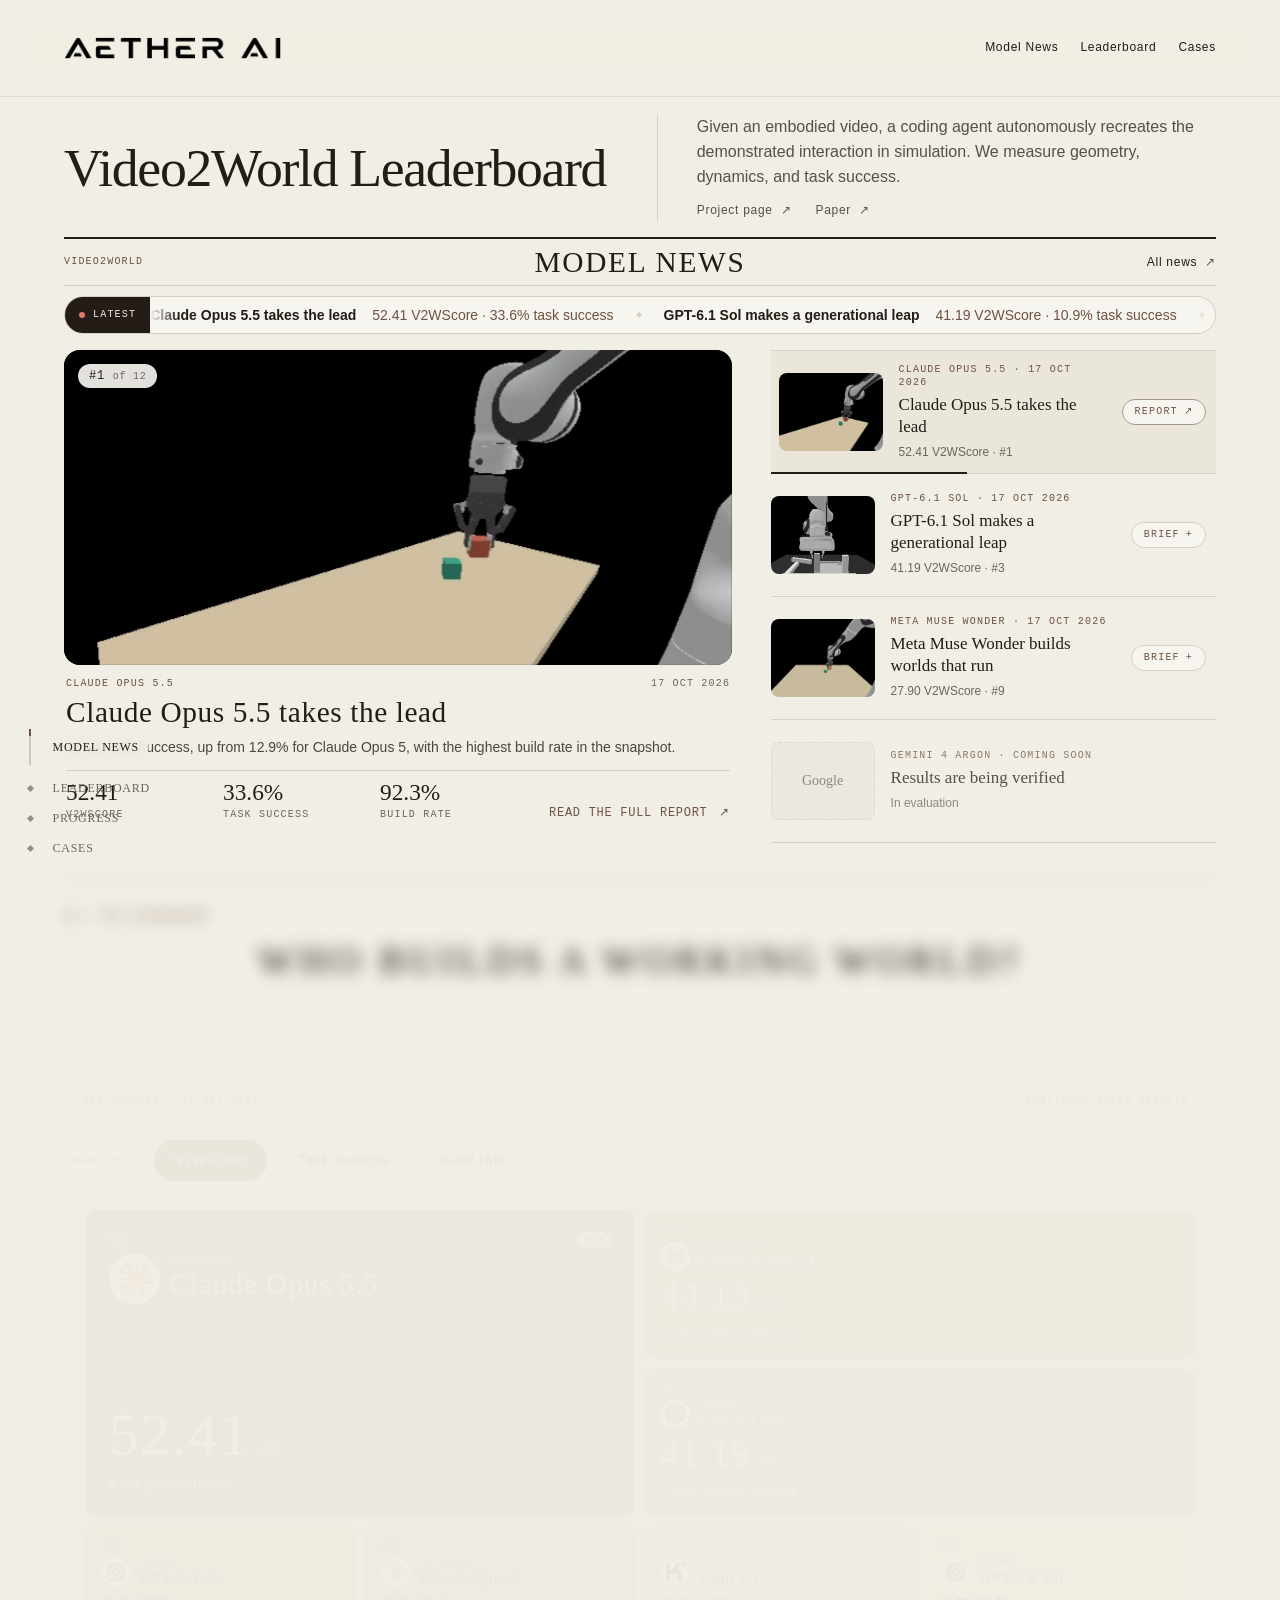
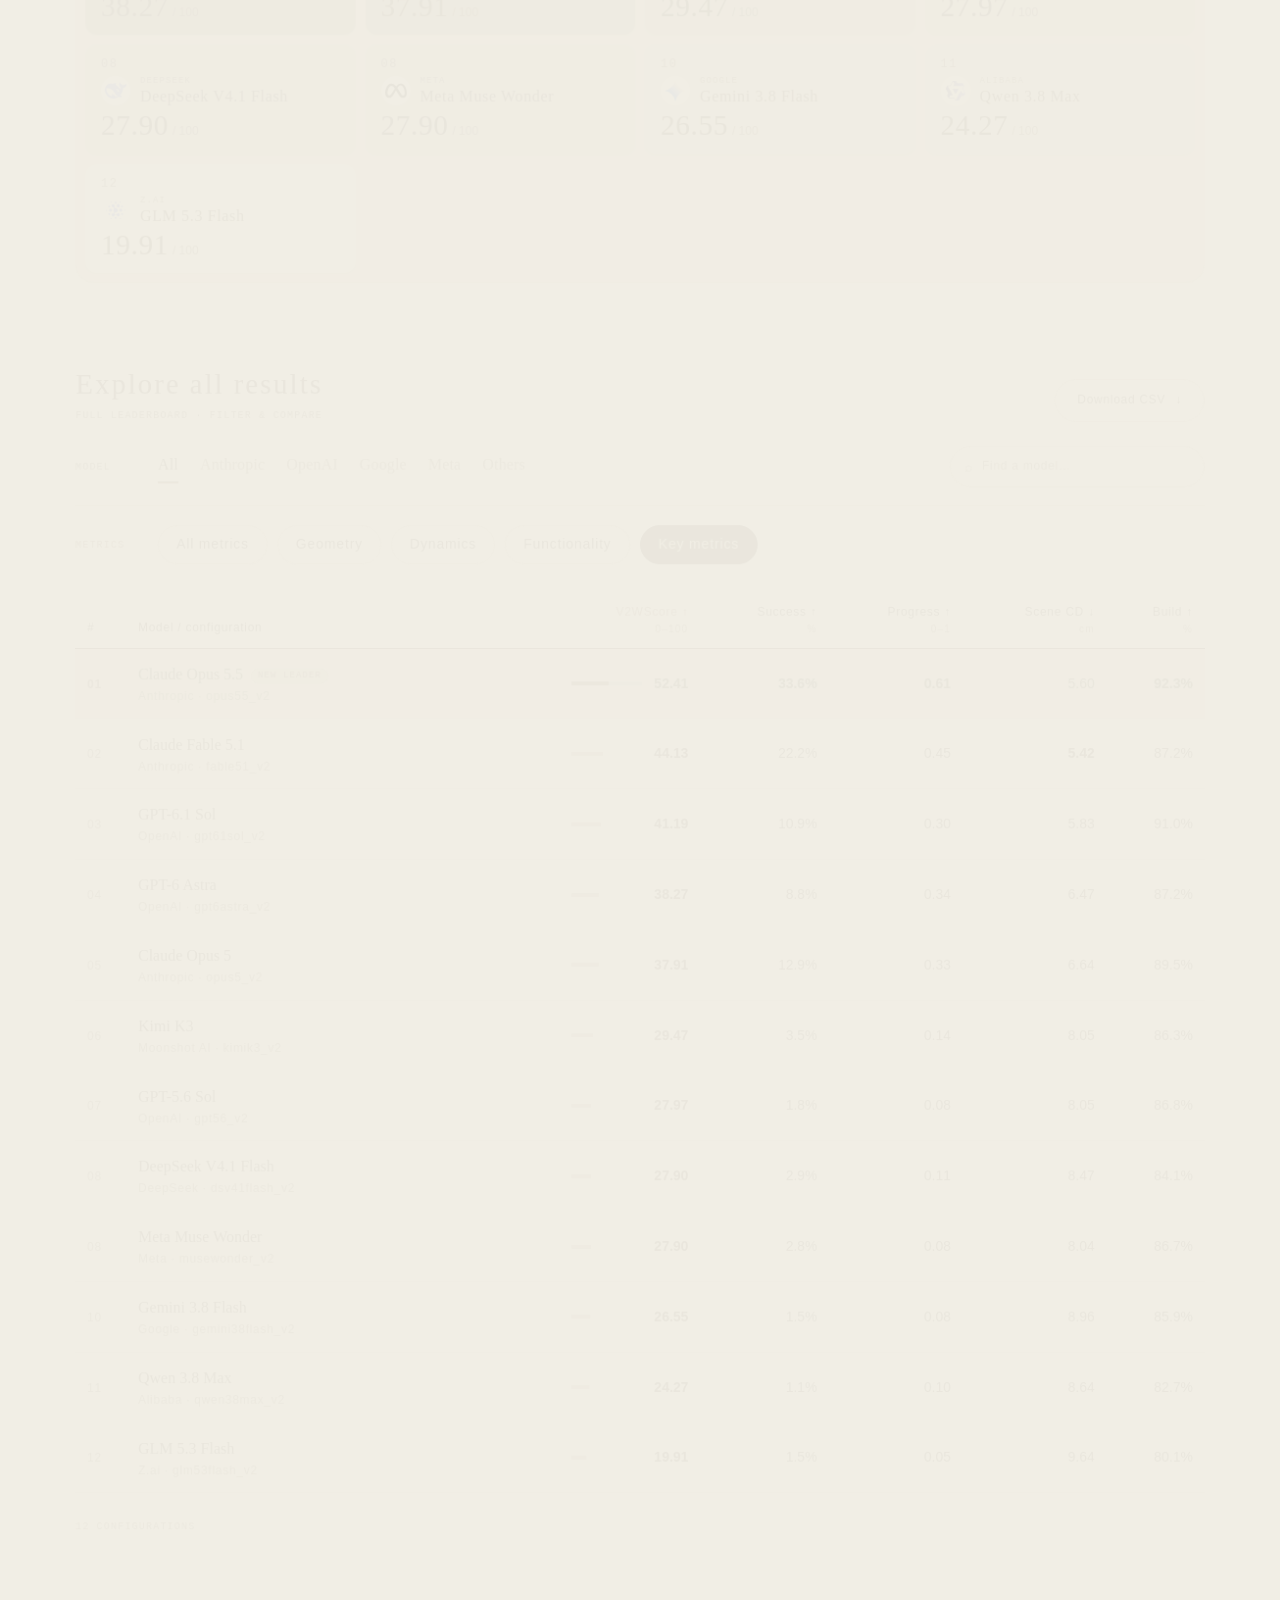
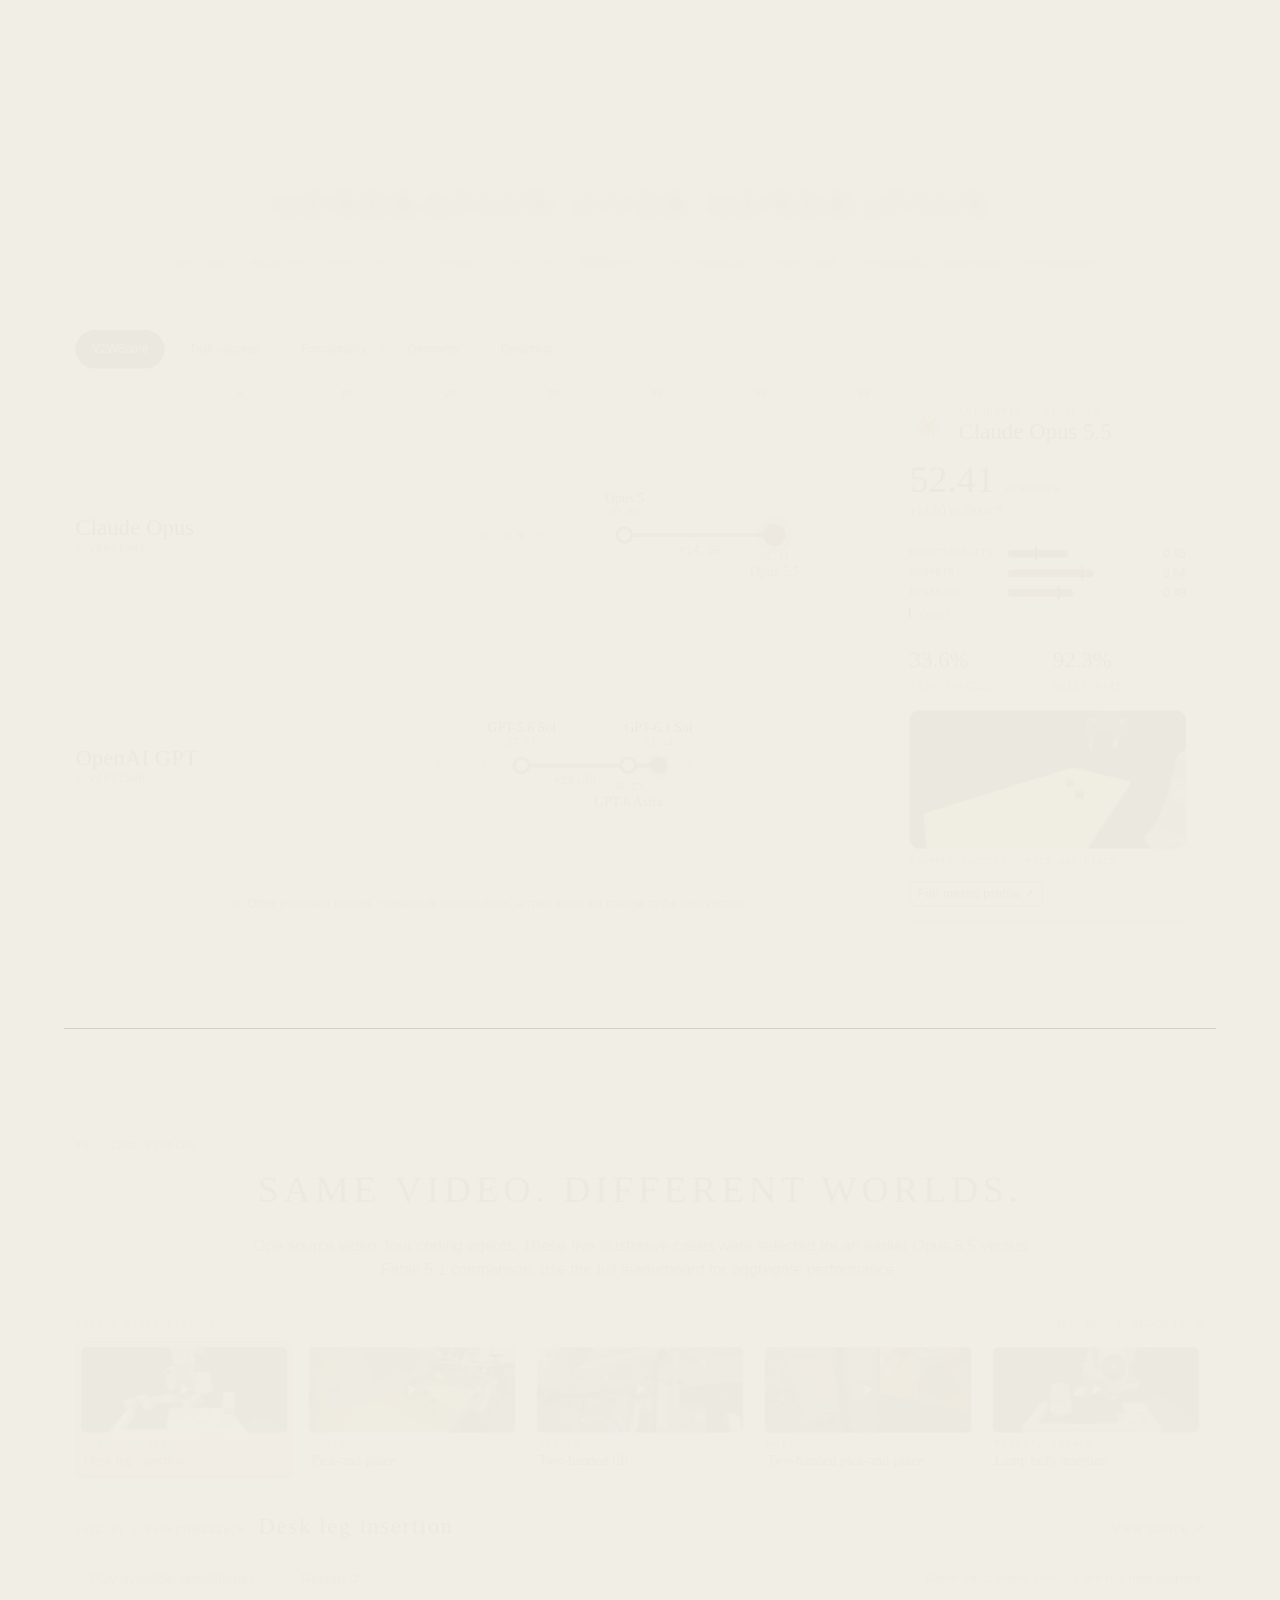
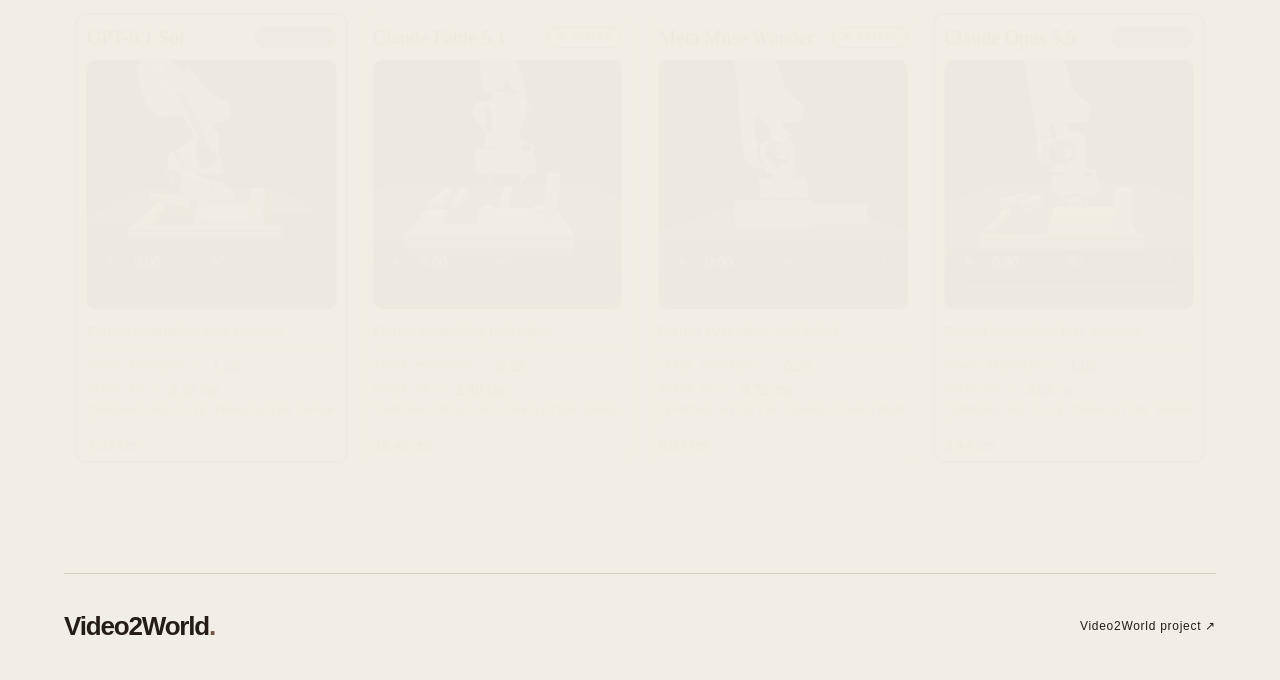
==== commit b803fa05: "Model progress view, score composition, layout and copy fixes - Home: new "02 / Model progress": eac" ====
--- a/site/index.html
+++ b/site/index.html
@@ -39,7 +39,8 @@
 
     </section>
 
-    <section class="section page-width" id="cases" data-rail="Cases" aria-labelledby="cases-title"><div class="case-study" id="opus-case-explorer"><div class="cs-head"><span class="eyebrow section-index">02 / CASE STUDIES</span><h2 id="cases-title">Same video. Different worlds.</h2></div><p class="loading">Loading cases…</p></div>
+    <section class="section page-width" id="progress" data-rail="Progress" aria-labelledby="progress-title"><div class="section-heading"><div><span class="eyebrow section-index">02 / MODEL PROGRESS</span><h2 id="progress-title">Generation over generation.</h2><p>How each model line moves from one version to the next. V2WScore is the average of three parts: functionality, geometry and dynamics.</p></div></div><div class="pg" id="progress-view"><p class="loading">Loading…</p></div></section>
+    <section class="section page-width" id="cases" data-rail="Cases" aria-labelledby="cases-title"><div class="case-study" id="opus-case-explorer"><div class="cs-head"><span class="eyebrow section-index">03 / CASE STUDIES</span><h2 id="cases-title">Same video. Different worlds.</h2></div><p class="loading">Loading cases…</p></div>
     </section>
   </main>
   <footer class="site-footer"><a class="wordmark" href="../">Video2World<span class="brand-dot">.</span></a><div class="footer-links"><a href="../">Video2World project ↗</a></div></footer>
--- a/site/collaboration.css
+++ b/site/collaboration.css
@@ -1781,3 +1781,153 @@
 .nh-item.is-active .nh-item-cta { border-color: color-mix(in srgb, var(--accent) 45%, var(--line)); }
 @media (max-width: 900px) { .nh-item { grid-template-columns: 84px minmax(0, 1fr) auto; } .nh-item.is-pending { grid-template-columns: 84px minmax(0, 1fr); } }
 @media (prefers-reduced-motion: reduce) { .nh-lead-video { display: none; } }
+/* 02 opening rule fixed to the section (not to its scroll-animated content), so the space above
+   it stays the same however long the results list above becomes */
+#cases { position: relative; }
+#cases .cs-head { border-top: 0; padding-top: 33px; }
+#cases::before { content: ""; position: absolute; left: 0; right: 0; top: var(--space-section); height: 1px; background: var(--line); }
+
+/* ===== Score composition + model progress (2026-10-18) ===== */
+/* tile strip: F / G / D as three thin bars */
+#rank-podium .tile-mix { display: grid; grid-template-columns: repeat(3, minmax(0, 1fr)); gap: 8px; width: 100%; margin-top: 8px; }
+#rank-podium .tile-mix > span { display: grid; grid-template-columns: auto minmax(0, 1fr); align-items: center; gap: 5px; }
+#rank-podium .tile-mix em { font: var(--fw-label) var(--fs-micro) / 1 var(--font-mono); font-style: normal; opacity: .7; }
+#rank-podium .tile-mix i { display: block; height: 4px; border-radius: 2px; background: color-mix(in srgb, currentColor 16%, transparent); overflow: hidden; }
+#rank-podium .tile-mix b { display: block; height: 100%; border-radius: 2px; background: currentColor; opacity: .75; }
+#rank-podium .tile-lead .tile-mix { max-width: 420px; gap: 14px; margin-top: 14px; }
+#rank-podium .tile-lead .tile-mix i { height: 6px; }
+#rank-podium .tile-lead .tile-mix em { font-size: var(--fs-label); }
+
+/* grouped composition bars */
+.mix-legend { display: flex; flex-wrap: wrap; gap: 8px; margin-bottom: 16px; }
+.mix-key { display: inline-flex; align-items: center; gap: 8px; padding: 6px 12px; border: 1px solid var(--line); border-radius: 999px; background: var(--surface); font-size: var(--fs-ui); color: var(--text); cursor: default; transition: opacity .25s; }
+.mix-key small { font: var(--fw-label) var(--fs-label) / 1 var(--font-mono); color: var(--text-faint); }
+.mix-key i, .mix-row i::before { --c: color-mix(in srgb, var(--warm-solid) calc(100% - var(--k) * 24%), var(--surface-soft)); }
+.mix-key i { width: 10px; height: 10px; border-radius: 3px; background: var(--c); }
+.mix-grid { display: grid; grid-template-columns: repeat(3, minmax(0, 1fr)); gap: 28px; }
+.mix-group { display: grid; gap: 7px; align-content: start; }
+.mix-label { margin-bottom: 4px; font: var(--fw-label) var(--fs-label) / 1 var(--font-mono); letter-spacing: var(--ls-label); text-transform: uppercase; color: var(--accent); }
+.mix-row { display: grid; grid-template-columns: minmax(0, 1fr) 40px; align-items: center; gap: 10px; transition: opacity .25s; }
+.mix-row i { position: relative; height: 12px; border-radius: 6px; background: color-mix(in srgb, var(--surface-soft) 70%, transparent); overflow: hidden; }
+.mix-row i::before { content: ""; position: absolute; inset: 0 auto 0 0; width: 0; border-radius: inherit; background: var(--c); transition: width .9s cubic-bezier(.2, .7, .2, 1) calc(var(--k) * 80ms); }
+.is-drawn .mix-row i::before { width: var(--w); }
+.mix-row b { font: var(--fw-text) var(--fs-small) / 1 var(--font-body); font-variant-numeric: tabular-nums; text-align: right; color: var(--text-muted); }
+.mix-row:first-of-type b, .mix-row[style*="--k:0"] b { color: var(--text); font-weight: 600; }
+.is-dim { opacity: .28; }
+@media (max-width: 760px) { .mix-grid { grid-template-columns: minmax(0, 1fr); gap: 18px; } }
+
+/* progress lanes */
+.pg { margin-top: 8px; }
+.pg-bar { display: flex; flex-wrap: wrap; gap: 8px; }
+.pg-bar button { padding: 9px 16px; border: 1px solid var(--line); border-radius: 999px; background: var(--surface); color: var(--text-muted); font-size: var(--fs-ui); cursor: pointer; transition: background .2s, color .2s, border-color .2s; }
+.pg-bar button:hover { border-color: var(--accent); color: var(--text); }
+.pg-bar button.active { background: var(--text); border-color: var(--text); color: var(--bg); }
+.pg-body { display: grid; grid-template-columns: minmax(0, 1fr) 320px; gap: clamp(24px, 3vw, 44px); margin-top: 22px; }
+.pg-lanes { position: relative; padding: 30px 0 8px 160px; border-radius: 16px; }
+.pg-axis { position: absolute; left: 160px; right: 0; top: 0; bottom: 34px; pointer-events: none; }
+.pg-axis span { position: absolute; top: 0; bottom: 0; border-left: 1px dashed color-mix(in srgb, var(--text) 10%, transparent); font: var(--fw-label) var(--fs-label) / 1 var(--font-mono); color: var(--text-faint); padding-left: 4px; transition: left .7s cubic-bezier(.2, .7, .2, 1); }
+.pg-lane { position: relative; height: 128px; border-top: 1px solid var(--line); }
+.pg-lane:last-of-type { border-bottom: 1px solid var(--line); }
+.pg-lane-label { position: absolute; left: -160px; top: 0; bottom: 0; display: flex; flex-direction: column; justify-content: center; width: 140px; }
+.pg-lane-label b { font: var(--fw-text) var(--fs-h3) / 1.1 var(--font-display); font-weight: 400; }
+.pg-lane-label small { margin-top: 4px; font: var(--fw-label) var(--fs-label) / 1 var(--font-mono); letter-spacing: var(--ls-label); text-transform: uppercase; color: var(--text-faint); }
+.pg-track { position: absolute; inset: 0; }
+.pg-track::before { content: ""; position: absolute; left: 0; right: 0; top: 50%; height: 1px; background: color-mix(in srgb, var(--text) 12%, transparent); }
+.pg-ghost { position: absolute; top: 50%; width: 7px; height: 7px; margin: -3.5px 0 0 -3.5px; border-radius: 50%; background: color-mix(in srgb, var(--text) 18%, transparent); transition: left .7s cubic-bezier(.2, .7, .2, 1); }
+.pg-link { position: absolute; top: 50%; height: 0; transition: left .7s cubic-bezier(.2, .7, .2, 1), width .7s cubic-bezier(.2, .7, .2, 1); }
+.pg-link i { position: absolute; left: 0; right: 0; top: -2px; height: 4px; border-radius: 2px; background: var(--positive); transform-origin: left; transform: scaleX(0); transition: transform .9s cubic-bezier(.2, .7, .2, 1) .2s; }
+.pg-link i::after { content: ""; position: absolute; right: -2px; top: -4px; border: 6px solid transparent; border-left: 8px solid var(--positive); border-right: 0; }
+.pg-link.is-back i { background: var(--negative); transform-origin: right; }
+.pg-link.is-back i::after { right: auto; left: -2px; border-left: 0; border-right: 8px solid var(--negative); }
+.is-drawn .pg-link i { transform: scaleX(1); }
+.pg-link em { position: absolute; left: 50%; top: 10px; transform: translateX(-50%); font: var(--fw-label) var(--fs-ui) / 1 var(--font-mono); font-style: normal; color: var(--positive); white-space: nowrap; opacity: 0; transition: opacity .4s .9s; }
+.pg-link.is-back em { color: var(--negative); }
+.is-drawn .pg-link em { opacity: 1; }
+.pg-node { position: absolute; top: 50%; width: 0; height: 0; padding: 0; border: 0; background: none; cursor: pointer; transition: left .7s cubic-bezier(.2, .7, .2, 1); z-index: 2; }
+.pg-dot { position: absolute; left: -9px; top: -9px; width: 18px; height: 18px; border-radius: 50%; background: var(--surface); box-shadow: inset 0 0 0 3px var(--warm-solid); transition: transform .25s, box-shadow .25s; }
+.pg-node:last-child .pg-dot { background: var(--warm-solid); box-shadow: 0 0 0 4px color-mix(in srgb, var(--warm-solid) 20%, transparent); }
+.pg-node:hover .pg-dot, .pg-node.is-sel .pg-dot { transform: scale(1.25); }
+.pg-node.is-sel .pg-dot { box-shadow: inset 0 0 0 3px var(--warm-solid), 0 0 0 6px color-mix(in srgb, var(--warm-solid) 18%, transparent); }
+.pg-node:last-child.is-sel .pg-dot { box-shadow: 0 0 0 6px color-mix(in srgb, var(--warm-solid) 25%, transparent); }
+.pg-tag { position: absolute; left: 0; bottom: 16px; transform: translateX(-50%); display: flex; flex-direction: column; align-items: center; gap: 2px; white-space: nowrap; pointer-events: none; }
+.pg-node.is-below .pg-tag { bottom: auto; top: 16px; flex-direction: column-reverse; }
+.pg-tag b { font: var(--fw-text) var(--fs-small) / 1.1 var(--font-display); font-weight: 400; color: var(--text); }
+.pg-tag em { font: var(--fw-label) var(--fs-label) / 1 var(--font-mono); font-style: normal; color: var(--text-faint); }
+.pg-node.is-sel .pg-tag b { color: var(--accent); }
+.pg-foot { display: flex; align-items: center; gap: 8px; margin: 14px 0 0; font-size: var(--fs-ui); color: var(--text-faint); }
+.pg-ghost-key { width: 7px; height: 7px; border-radius: 50%; background: color-mix(in srgb, var(--text) 18%, transparent); }
+/* detail card */
+.pg-detail { align-self: start; padding: 18px 18px 16px; border: 1px solid var(--line); border-radius: 16px; background: var(--surface); box-shadow: 0 14px 30px -24px rgba(60, 40, 25, .4); }
+.pg-d-head { display: flex; align-items: center; gap: 12px; }
+.pg-d-head .provider-mark { width: 38px; height: 38px; flex: none; display: grid; place-items: center; padding: 6px; border-radius: 50%; background: var(--bg); }
+.pg-d-head .provider-mark img { width: 100%; height: 100%; object-fit: contain; }
+.pg-d-head small { display: block; font: var(--fw-label) var(--fs-label) / 1.3 var(--font-mono); letter-spacing: var(--ls-label); text-transform: uppercase; color: var(--text-faint); }
+.pg-d-head b { font: var(--fw-text) var(--fs-h3) / 1.1 var(--font-display); font-weight: 400; }
+.pg-d-score { display: flex; align-items: baseline; flex-wrap: wrap; gap: 4px 10px; margin-top: 14px; }
+.pg-d-score b { font: var(--fw-display) var(--fs-h1) / 1 var(--font-display); }
+.pg-d-score small { font: var(--fw-label) var(--fs-label) / 1 var(--font-mono); letter-spacing: var(--ls-label); text-transform: uppercase; color: var(--text-faint); }
+.pg-d-score em { flex-basis: 100%; font-style: normal; font-size: var(--fs-ui); color: var(--text-faint); }
+.pg-d-score em.up { color: var(--positive); } .pg-d-score em.down { color: var(--negative); }
+.pg-d-mix { display: grid; gap: 8px; margin-top: 14px; padding-top: 12px; border-top: 1px solid var(--line); }
+.pg-d-mix > span { display: grid; grid-template-columns: 92px minmax(0, 1fr) 36px; align-items: center; gap: 8px; }
+.pg-d-mix small { font: var(--fw-label) var(--fs-label) / 1 var(--font-mono); letter-spacing: .06em; text-transform: uppercase; color: var(--accent); }
+.pg-d-mix i { position: relative; height: 8px; border-radius: 4px; background: color-mix(in srgb, var(--surface-soft) 80%, transparent); }
+.pg-d-mix i b { display: block; height: 100%; border-radius: inherit; background: var(--warm-solid); transition: width .6s cubic-bezier(.2, .7, .2, 1); }
+.pg-d-mix u, .pg-d-note u { position: absolute; top: -3px; width: 2px; height: 14px; margin-left: -1px; background: var(--text); text-decoration: none; }
+.pg-d-mix em { font: var(--fw-text) var(--fs-ui) / 1 var(--font-body); font-style: normal; text-align: right; font-variant-numeric: tabular-nums; }
+.pg-d-note { position: relative; margin: 0; padding-left: 10px; font-size: var(--fs-label); color: var(--text-faint); }
+.pg-d-note u { top: 1px; left: 0; height: 10px; }
+.pg-d-stats { display: grid; grid-template-columns: 1fr 1fr; gap: 10px; margin-top: 14px; padding-top: 12px; border-top: 1px solid var(--line); }
+.pg-d-stats b { display: block; font: var(--fw-text) var(--fs-h3) / 1 var(--font-display); font-weight: 400; }
+.pg-d-stats small { font: var(--fw-label) var(--fs-label) / 1.4 var(--font-mono); letter-spacing: var(--ls-label); text-transform: uppercase; color: var(--text-faint); }
+.pg-d-media { margin: 14px 0 0; }
+.pg-d-media > span { position: relative; display: block; aspect-ratio: 16 / 9; overflow: hidden; border-radius: 10px; background: var(--media-black); }
+.pg-d-media img, .pg-d-media video { position: absolute; inset: 0; width: 100%; height: 100%; object-fit: cover; }
+.pg-d-media video { opacity: 0; transition: opacity .3s; }
+.pg-d-media.is-playing video { opacity: 1; }
+.pg-d-media figcaption { margin-top: 6px; font-size: var(--fs-label); font-family: var(--font-mono); letter-spacing: .06em; text-transform: uppercase; color: var(--text-faint); }
+.pg-d-none { margin: 14px 0 0; padding: 14px; border: 1px dashed var(--line); border-radius: 10px; font-size: var(--fs-ui); color: var(--text-faint); text-align: center; }
+.pg-d-open { margin-top: 12px; }
+/* compact (Opus page): one lane, no context dots */
+.pg.is-compact .pg-lane { height: 112px; }
+@media (max-width: 1000px) { .pg-body { grid-template-columns: minmax(0, 1fr); } }
+@media (max-width: 760px) {
+  .pg-lanes { padding-left: 0; padding-top: 24px; }
+  .pg-axis { left: 0; }
+  .pg-lane { height: 150px; }
+  .pg-lane-label { position: absolute; left: 0; top: 8px; bottom: auto; width: auto; flex-direction: row; gap: 8px; align-items: baseline; }
+  .pg-lane-label b { font-size: var(--fs-body); }
+  .pg-track { top: 22px; }
+}
+@media (prefers-reduced-motion: reduce) { .pg-link i, .pg-node, .pg-ghost, .pg-link, .mix-row i::before, .pg-axis span { transition: none; } }
+/* Opus page blocks */
+.update-page #result-table .rt-block { margin-top: clamp(40px, 4.4vw, 56px); padding-top: 28px; border-top: 1px solid var(--line); text-align: left; }
+.update-page #result-table .rt-block p { text-align: left; }
+.pg-node { width: 28px; height: 28px; margin: -14px 0 0 -14px; border-radius: 50%; }
+.pg-node:focus-visible { outline: 2px solid var(--accent); outline-offset: 2px; }
+.pg-dot { left: 5px; top: 5px; }
+.pg-tag { left: 50%; bottom: calc(100% + 2px); }
+.pg-node.is-below .pg-tag { top: calc(100% + 2px); }
+.pg-tag { pointer-events: auto; cursor: pointer; padding: 2px 6px; }  /* the label is part of the hit area, so close nodes stay reachable */
+.pg-lanes { align-self: start; }
+.pg-link.is-narrow em { display: none; }  /* tiny steps: the change is read in the detail card */
+.pg-short { display: none; }
+@media (max-width: 760px) { .pg-full { display: none; } .pg-short { display: inline; } .pg-tag b { font-size: 12px; } }
+/* balance: the lanes share the detail card's height; the card is a little more compact */
+@media (min-width: 1001px) {
+  .pg-body { align-items: stretch; }
+  .pg-lanes { align-self: stretch; display: flex; flex-direction: column; }
+  .pg-lane { flex: 1 1 0; height: auto; min-height: 128px; }
+  .pg-foot { flex: none; }
+  .pg-d-media > span { aspect-ratio: 16 / 8; }
+  .pg-detail { padding: 16px 18px 14px; }
+}
+/* 03 four-model comparison: all four rollouts in one row on wide screens, square frames
+   (the renders are square), so the whole case reads without scrolling through it */
+@media (min-width: 1200px) {
+  #cases .cs-frontier-runs { grid-template-columns: repeat(4, minmax(0, 1fr)); gap: 14px; }
+  #cases .cs-frontier-runs .cs-frame { aspect-ratio: 1 / 1; height: auto; }
+}
+@media (min-width: 761px) and (max-width: 1199px) {
+  #cases .cs-frontier-runs .cs-frame { aspect-ratio: 4 / 3; height: auto; }
+}
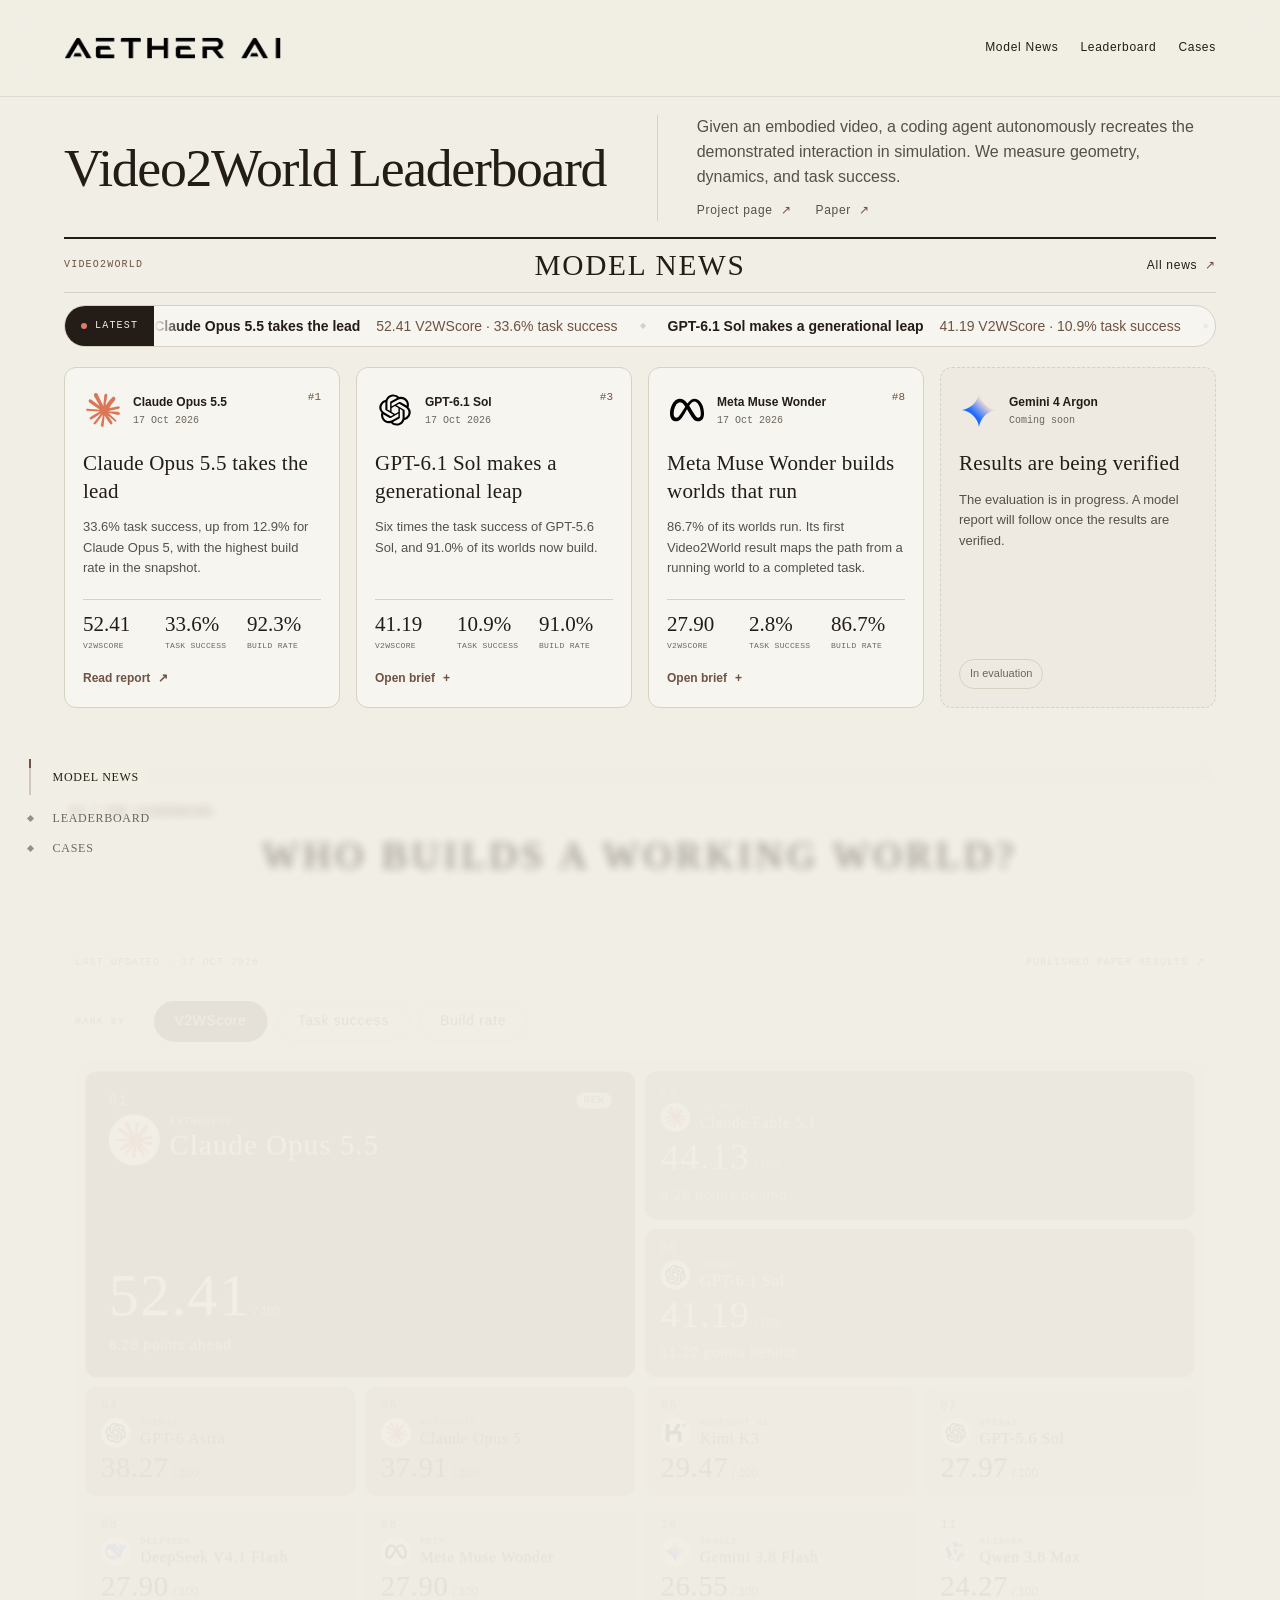
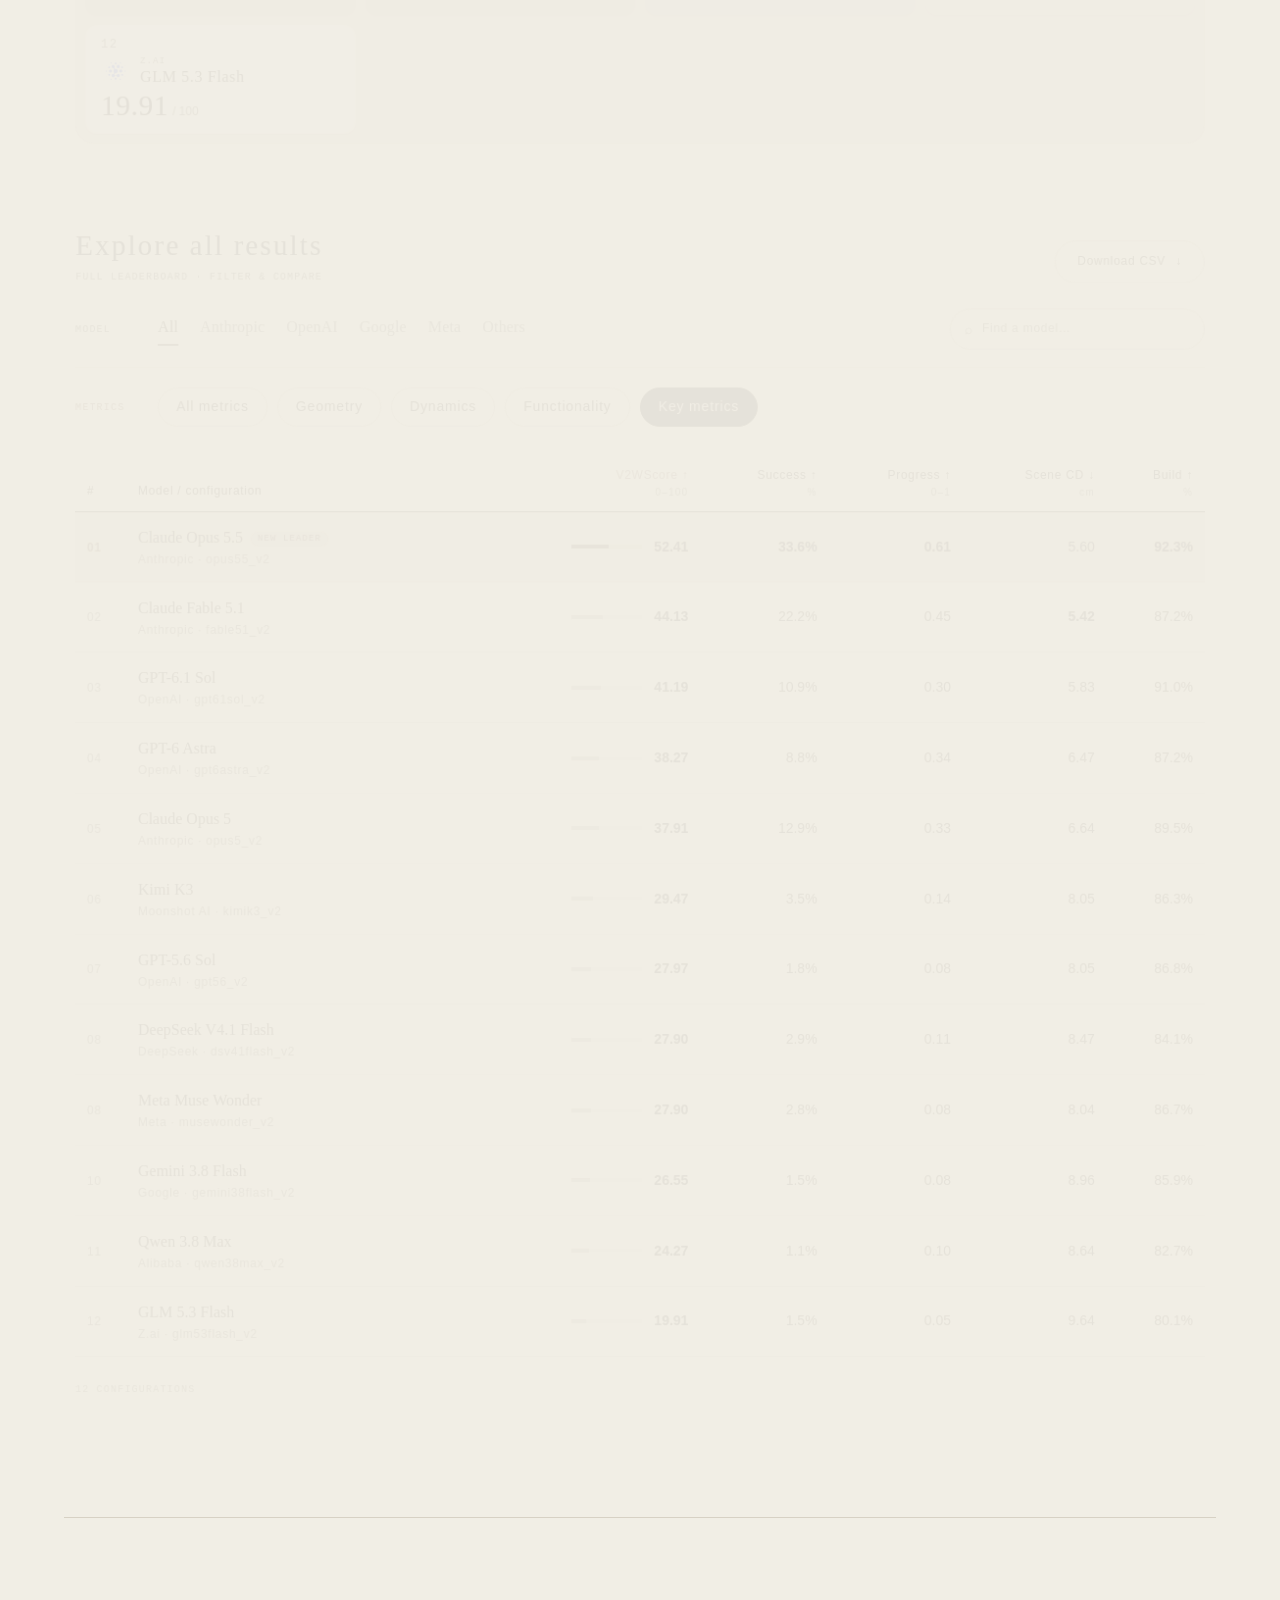
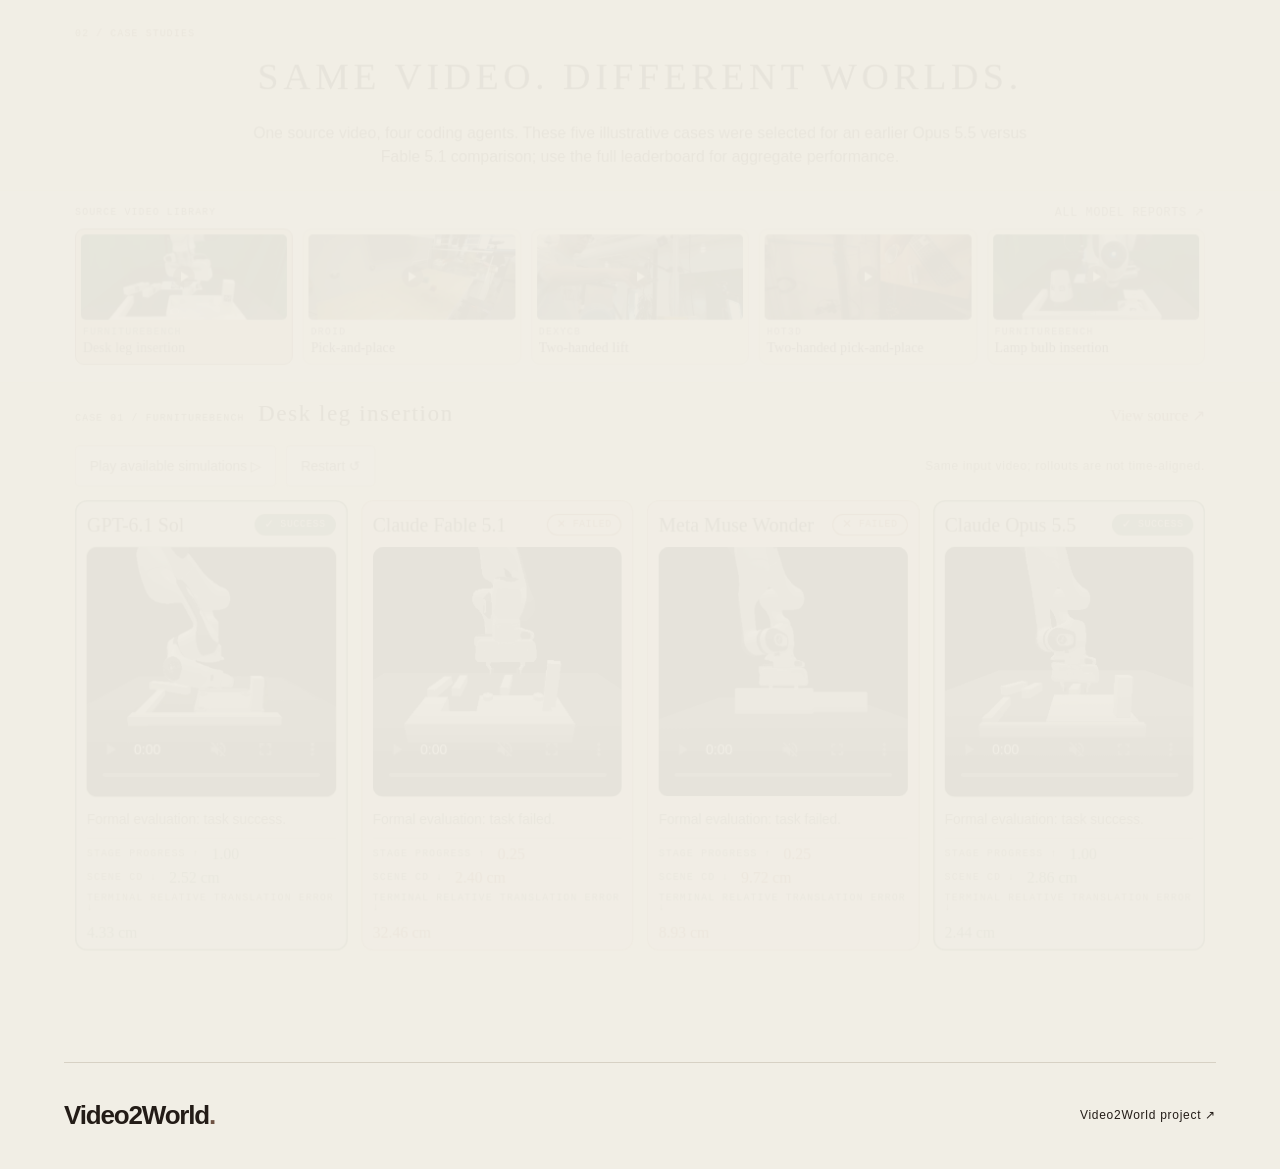
==== commit fcf7d9a3: "Simplify model news with logos and remove generation comparison" ====
--- a/site/index.html
+++ b/site/index.html
@@ -39,8 +39,7 @@
 
     </section>
 
-    <section class="section page-width" id="progress" data-rail="Progress" aria-labelledby="progress-title"><div class="section-heading"><div><span class="eyebrow section-index">02 / MODEL PROGRESS</span><h2 id="progress-title">Generation over generation.</h2><p>How each model line moves from one version to the next. V2WScore is the average of three parts: functionality, geometry and dynamics.</p></div></div><div class="pg" id="progress-view"><p class="loading">Loading…</p></div></section>
-    <section class="section page-width" id="cases" data-rail="Cases" aria-labelledby="cases-title"><div class="case-study" id="opus-case-explorer"><div class="cs-head"><span class="eyebrow section-index">03 / CASE STUDIES</span><h2 id="cases-title">Same video. Different worlds.</h2></div><p class="loading">Loading cases…</p></div>
+    <section class="section page-width" id="cases" data-rail="Cases" aria-labelledby="cases-title"><div class="case-study" id="opus-case-explorer"><div class="cs-head"><span class="eyebrow section-index">02 / CASE STUDIES</span><h2 id="cases-title">Same video. Different worlds.</h2></div><p class="loading">Loading cases…</p></div>
     </section>
   </main>
   <footer class="site-footer"><a class="wordmark" href="../">Video2World<span class="brand-dot">.</span></a><div class="footer-links"><a href="../">Video2World project ↗</a></div></footer>
--- a/site/collaboration.css
+++ b/site/collaboration.css
@@ -1621,79 +1621,58 @@
 a.news-card:hover, a.news-card:focus-visible { color: var(--text); }  /* keep card text colours; the generic link hover colour does not apply */
 .news-strip a.news-card::after { background: radial-gradient(320px circle at var(--mx, 50%) var(--my, 30%), rgba(255, 252, 245, .16), transparent 60%); mix-blend-mode: soft-light; }
 
-/* ===== Model News front page (2026-10-18): masthead, ticker, rotating lead + story list ===== */
+/* ===== Model News: headline ticker and compact model-logo cards ===== */
 .model-news-section .model-news-heading { display: none; }
-.nh-masthead { display: grid; grid-template-columns: 1fr auto 1fr; align-items: center; gap: 16px; padding: 14px 0 12px; border-top: 2px solid var(--text); border-bottom: 1px solid var(--line); }
+.nh-masthead { display: grid; grid-template-columns: 1fr auto 1fr; align-items: center; gap: 16px; padding: 12px 0; border-top: 2px solid var(--text); border-bottom: 1px solid var(--line); }
 .nh-mast-label { font: var(--fw-label) var(--fs-label) / 1 var(--font-mono); letter-spacing: var(--ls-label); text-transform: uppercase; color: var(--accent); }
-.nh-masthead h2 { margin: 0; font: var(--fw-text) var(--fs-h2) / 1 var(--font-display); letter-spacing: 0.06em; text-transform: uppercase; text-align: center; }
+.nh-masthead h2 { margin: 0; font: var(--fw-text) var(--fs-h2) / 1 var(--font-display); letter-spacing: .06em; text-transform: uppercase; text-align: center; }
 .nh-masthead .text-link { justify-self: end; }
-.nh-ticker { display: flex; align-items: stretch; margin-top: 12px; border: 1px solid var(--line); border-radius: 999px; background: var(--surface); overflow: hidden; }
+.nh-ticker { display: flex; align-items: stretch; min-width: 0; margin-top: 12px; border: 1px solid var(--line); border-radius: 999px; background: var(--surface); overflow: hidden; }
 .nh-ticker-tag { display: inline-flex; align-items: center; gap: 8px; flex: none; padding: 9px 16px; background: var(--text); color: var(--bg); font: var(--fw-label) var(--fs-label) / 1 var(--font-mono); letter-spacing: var(--ls-label); text-transform: uppercase; }
 .nh-ticker-tag::before { content: ""; width: 6px; height: 6px; border-radius: 50%; background: #e0796a; animation: nh-blink 1.6s ease-in-out infinite; }
 @keyframes nh-blink { 50% { opacity: .25; } }
-.nh-ticker-track { position: relative; flex: 1; overflow: hidden; -webkit-mask-image: linear-gradient(90deg, transparent 0, #000 28px, #000 calc(100% - 28px), transparent 100%); mask-image: linear-gradient(90deg, transparent 0, #000 28px, #000 calc(100% - 28px), transparent 100%); }
+.nh-ticker-track { position: relative; flex: 1; min-width: 0; overflow: hidden; mask-image: linear-gradient(90deg, transparent 0, #000 28px, #000 calc(100% - 28px), transparent 100%); }
 .nh-ticker-move { display: flex; width: max-content; animation: nh-ticker 46s linear infinite; }
-.nh-ticker:hover .nh-ticker-move, .news-home.is-paused .nh-ticker-move:hover { animation-play-state: paused; }
+.nh-ticker:hover .nh-ticker-move, .news-home:focus-within .nh-ticker-move { animation-play-state: paused; }
 @keyframes nh-ticker { to { transform: translateX(-50%); } }
 .nh-ticker-set { display: flex; align-items: center; white-space: nowrap; }
 .nh-tick { padding: 9px 0; font-size: var(--fs-small); color: var(--text-muted); }
 .nh-tick b { margin-right: 6px; font-weight: 600; color: var(--text); }
 .nh-tick em { margin-left: 6px; font-style: normal; color: var(--accent); }
 .nh-dot { margin: 0 22px; font-size: 8px; font-style: normal; color: var(--line); }
-.nh-grid { display: grid; grid-template-columns: minmax(0, 1.65fr) minmax(0, 1fr); gap: clamp(24px, 3vw, 44px); margin-top: 22px; }
-/* lead stack: all leads share one cell and crossfade */
-.nh-leads { display: grid; }
-.nh-lead { grid-area: 1 / 1; display: flex; flex-direction: column; color: var(--text); text-decoration: none; opacity: 0; visibility: hidden; transition: opacity .7s ease, visibility 0s .7s; }
-.nh-lead.is-active { opacity: 1; visibility: visible; transition: opacity .7s ease, visibility 0s; }
-a.nh-lead:hover { color: var(--text); }
-.nh-lead-media { position: relative; display: block; aspect-ratio: 16 / 8; overflow: hidden; border-radius: 16px; background: var(--media-black); }
-.nh-lead-media img { width: 100%; height: 100%; object-fit: cover; display: block; transform: scale(1.0); transition: transform 7s linear; }
-.nh-lead.is-active .nh-lead-media img { transform: scale(1.07); }
-.news-home.is-paused .nh-lead.is-active .nh-lead-media img { transition-duration: .6s; }
-.nh-lead-body { display: flex; flex-direction: column; padding: 18px 2px 0; }
-.nh-lead-title { margin-top: 10px; font: var(--fw-display) var(--fs-h1) / var(--lh-h1) var(--font-display); letter-spacing: 0.02em; transition: color .25s; }
-a.nh-lead:hover .nh-lead-title { color: var(--accent); }
-.nh-lead-dek { margin-top: 10px; max-width: 46em; font-size: var(--fs-body); line-height: var(--lh-body); color: color-mix(in srgb, var(--text) 80%, transparent); }
-.nh-lead .nc-stats { max-width: 520px; }
-.nh-lead .nc-cta { padding-top: 16px; }
-.nh-lead .nc-cta i { display: inline-block; transition: transform .3s; }
-a.nh-lead:hover .nc-cta i { transform: translateX(4px); }
-a.nh-lead[data-detail="brief"]:hover .nc-cta i { transform: rotate(90deg); }
-/* story list */
-.nh-list { display: flex; flex-direction: column; margin: 0; padding: 0; list-style: none; border-top: 1px solid var(--line); }
-.nh-list li { flex: 1; display: flex; border-bottom: 1px solid var(--line); }
-.nh-item { position: relative; flex: 1; display: grid; grid-template-columns: 104px minmax(0, 1fr); align-items: center; gap: 16px; padding: 14px 10px 14px 0; color: var(--text); text-decoration: none; transition: background .25s, padding .25s; }
-a.nh-item:hover, a.nh-item:focus-visible { color: var(--text); }
-a.nh-item:hover { padding-left: 8px; background: color-mix(in srgb, var(--warm-tint) 18%, transparent); }
-.nh-item.is-active { background: color-mix(in srgb, var(--warm-tint) 26%, transparent); padding-left: 8px; }
-.nh-thumb { display: grid; place-items: center; aspect-ratio: 4 / 3; overflow: hidden; border-radius: 8px; background: var(--media-black); }
-.nh-thumb img { width: 100%; height: 100%; object-fit: cover; transition: transform .4s; }
-a.nh-item:hover .nh-thumb img { transform: scale(1.06); }
-.nh-item-text { display: flex; flex-direction: column; gap: 5px; min-width: 0; }
-.nh-item-kicker { font: var(--fw-label) var(--fs-label) / 1.3 var(--font-mono); letter-spacing: var(--ls-label); text-transform: uppercase; color: var(--accent); }
-.nh-item strong { font: var(--fw-text) var(--fs-body) / 1.3 var(--font-display); font-size: 18px; }
-.nh-item-meta { font-size: var(--fs-ui); color: var(--text-faint); }
-.nh-timer { position: absolute; left: 0; right: 0; bottom: -1px; height: 2px; background: transparent; }
-.nh-timer i { display: block; height: 100%; width: calc(var(--t, 0) * 100%); background: var(--text); opacity: 0; }
-.nh-item.is-active .nh-timer i { opacity: 1; }
-.nh-item.is-pending { opacity: .75; cursor: default; }
-.nh-item.is-pending .nh-thumb { background: color-mix(in srgb, var(--surface-soft) 70%, var(--bg)); border: 1px dashed var(--line); }
-.nh-item.is-pending .nh-thumb span { font: var(--fw-text) var(--fs-small) / 1 var(--font-display); color: var(--text-faint); }
-@media (max-width: 900px) {
+.news-home { min-width: 0; max-width: 100%; }
+.nh-list { display: grid; grid-template-columns: repeat(4, minmax(0, 1fr)); gap: 16px; margin: 20px 0 0; padding: 0; list-style: none; }
+.nh-list li { display: flex; min-width: 0; }
+.nh-item { display: flex; flex: 1; min-width: 0; flex-direction: column; padding: 22px 18px 18px; border: 1px solid var(--line); border-radius: 12px; background: var(--surface); color: var(--text); text-decoration: none; transition: background .2s, border-color .2s; }
+a.nh-item:hover, a.nh-item:focus-visible { color: var(--text); border-color: var(--accent); background: color-mix(in srgb, var(--warm-tint) 10%, var(--surface)); }
+a.nh-item:focus-visible { outline: 2px solid var(--accent); outline-offset: 4px; }
+.nh-story-brand { display: flex; align-items: center; gap: 10px; min-width: 0; margin-bottom: 20px; }
+.nh-model-logo { display: grid; place-items: center; flex: 0 0 40px; width: 40px; height: 40px; }
+.nh-model-logo img { display: block; width: 34px; height: 34px; object-fit: contain; }
+.nh-story-identity { display: flex; min-width: 0; flex: 1; flex-direction: column; gap: 4px; }
+.nh-item-kicker { font-size: 12px; line-height: 1.35; font-weight: 600; color: var(--text); }
+.nh-story-identity time, .nh-story-identity > span:last-child:not(.nh-item-kicker) { font: var(--fw-label) 10px / 1.3 var(--font-mono); color: var(--text-faint); }
+.nh-item-rank { align-self: flex-start; font: var(--fw-label) 11px / 1.4 var(--font-mono); color: var(--accent); }
+.nh-item > strong { font: var(--fw-text) 21px / 1.3 var(--font-display); letter-spacing: .01em; }
+.nh-item-dek { flex: 1; margin-top: 12px; font-size: 13px; line-height: 1.6; color: var(--text-muted); }
+.nh-item .nc-stats { display: grid; grid-template-columns: repeat(3, minmax(0, 1fr)); gap: 8px; margin: 20px 0 0; padding-top: 14px; border-top: 1px solid var(--line); }
+.nh-item .nc-stats span { display: flex; flex-direction: column; gap: 5px; min-width: 0; }
+.nh-item .nc-stats b { font: var(--fw-text) 21px / 1 var(--font-display); font-variant-numeric: tabular-nums; }
+.nh-item .nc-stats small { font: var(--fw-label) 8px / 1.4 var(--font-mono); letter-spacing: .04em; text-transform: uppercase; color: var(--text-faint); }
+.nh-item-cta { display: inline-flex; align-self: flex-start; align-items: center; gap: 8px; margin-top: 18px; font-size: 12px; font-weight: 600; color: var(--accent); }
+.nh-item-cta i { font-style: normal; }
+.nh-item.is-pending { background: color-mix(in srgb, var(--surface-soft) 35%, var(--bg)); border-style: dashed; }
+.nh-pending-label { align-self: flex-start; margin-top: 20px; padding: 5px 10px; border: 1px solid var(--line); border-radius: 999px; font-size: 11px; color: var(--text-faint); }
+#updates.model-news-section { padding-bottom: clamp(40px, 5vw, 64px); }
+@media (max-width: 1100px) { .nh-list { grid-template-columns: repeat(2, minmax(0, 1fr)); } }
+@media (max-width: 600px) {
   .nh-masthead { grid-template-columns: 1fr auto; } .nh-mast-label { display: none; } .nh-masthead h2 { text-align: left; }
-  .nh-grid { grid-template-columns: minmax(0, 1fr); }
-  .nh-lead-media { aspect-ratio: 16 / 10; }
-  .nh-item { grid-template-columns: 84px minmax(0, 1fr); }
-}
-@media (prefers-reduced-motion: reduce) {
-  .nh-ticker-move { animation: none; } .nh-ticker-tag::before { animation: none; }
-  .nh-lead, .nh-lead.is-active, .nh-lead-media img { transition: none; } .nh-lead.is-active .nh-lead-media img { transform: none; }
-}
-.nh-grid { grid-template-columns: minmax(0, 1.5fr) minmax(0, 1fr); }
-.nh-lead-media { aspect-ratio: 21 / 9; }
-.nh-lead-body { padding-top: 14px; }
-.nh-lead-title { margin-top: 8px; }
-@media (max-width: 900px) { .nh-lead-media { aspect-ratio: 16 / 10; } }
+  .nh-list { grid-template-columns: minmax(0, 1fr); gap: 12px; margin-top: 16px; }
+  .nh-item { padding: 18px; } .nh-story-brand { margin-bottom: 12px; }
+  .nh-item > strong { font-size: 20px; } .nh-item-dek { display: none; }
+  .nh-item .nc-stats { margin-top: 14px; } .nh-item .nc-stats small { font-size: 9px; }
+}
+@media (prefers-reduced-motion: reduce) { .nh-ticker-move, .nh-ticker-tag::before { animation: none; } .nh-item { transition: none; } }
 /* Intro: description beside the title, centred on the title line; links stay under the title */
 @media (min-width: 901px) {
   .leaderboard-intro { display: grid; grid-template-columns: auto minmax(0, 1fr); column-gap: clamp(32px, 4vw, 64px); align-items: center; }
@@ -1712,82 +1691,14 @@
   .leaderboard-intro .hero-description { padding-bottom: 0; }
 }
 @media (min-width: 901px) { .leaderboard-intro { row-gap: 0; } .leaderboard-intro-links { padding-top: 12px; } }  /* one continuous rule beside text and links */
-/* First screen holds the title and the whole Model News block (2026-10-18): tighter intro,
-   masthead and ticker; numbers and CTA share one row; the lead image takes the height left. */
-@media (min-width: 901px) {
-  .leaderboard-intro { padding-top: 18px; padding-bottom: 16px; }
-  .nh-masthead { padding: 9px 0 8px; }
-  .nh-ticker { margin-top: 10px; }
-  .nh-tick { padding: 7px 0; }
-  .nh-ticker-tag { padding: 7px 14px; }
-  .nh-grid { margin-top: 16px; }
-  .nh-lead-media { aspect-ratio: auto; height: clamp(220px, calc(100svh - 585px), 470px); }
-  .nh-lead-body { padding-top: 12px; }
-  .nh-lead-title { margin-top: 6px; font-size: var(--fs-h2); line-height: 1.15; }
-  .nh-lead-dek { margin-top: 6px; font-size: var(--fs-small); }
-  .nh-lead-foot { display: flex; align-items: flex-end; justify-content: space-between; gap: 24px; margin-top: 12px; padding-top: 10px; border-top: 1px solid var(--line); }
-  .nh-lead .nh-lead-foot .nc-stats { flex: 1; max-width: 460px; margin: 0; padding: 0; border: 0; }
-  .nh-lead .nh-lead-foot .nc-cta { margin: 0; padding: 0 0 2px; white-space: nowrap; }
-  .nh-item { padding-block: 10px; }
-  .nh-list li .nh-item strong { font-size: 17px; }
-}
-#updates.model-news-section { padding-bottom: var(--space-section); }
-/* Lead switch v2 (2026-10-18): curtain wipe for the image with a settle-in zoom, staggered text,
-   the previous story held underneath until the new one has covered it. */
-.nh-lead, .nh-lead.is-active { transition: none; }
-.nh-lead { z-index: 0; }
-.nh-lead.is-leaving { visibility: visible; opacity: 1; z-index: 1; }
-.nh-lead.is-active { z-index: 2; }
-.nh-lead.is-leaving .nh-lead-body > * { opacity: 0; transform: translateY(-8px); transition: opacity .28s ease, transform .28s ease; }
-.nh-lead .nh-lead-media img { transition: none; transform: none; }
-.nh-lead.is-active .nh-lead-media { animation: nh-wipe-next .95s cubic-bezier(.7, 0, .2, 1) both; }
-.news-home[data-dir="prev"] .nh-lead.is-active .nh-lead-media { animation-name: nh-wipe-prev; }
-.nh-lead.is-active .nh-lead-media img { animation: nh-settle 1.1s cubic-bezier(.2, .7, .2, 1) both, nh-drift 6s linear 1.1s both; }
-@keyframes nh-wipe-next { from { clip-path: inset(0 0 0 100% round 16px); } to { clip-path: inset(0 0 0 0 round 16px); } }
-@keyframes nh-wipe-prev { from { clip-path: inset(0 100% 0 0 round 16px); } to { clip-path: inset(0 0 0 0 round 16px); } }
-@keyframes nh-settle { from { transform: scale(1.14); } to { transform: scale(1.04); } }
-@keyframes nh-drift { from { transform: scale(1.04); } to { transform: scale(1); } }
-.nh-lead.is-active .nh-lead-body > * { animation: nh-rise .6s cubic-bezier(.2, .7, .2, 1) both; }
-.nh-lead.is-active .nh-lead-body > :nth-child(1) { animation-delay: .28s; }
-.nh-lead.is-active .nh-lead-body > :nth-child(2) { animation-delay: .36s; }
-.nh-lead.is-active .nh-lead-body > :nth-child(3) { animation-delay: .44s; }
-.nh-lead.is-active .nh-lead-body > :nth-child(4) { animation-delay: .52s; }
-@keyframes nh-rise { from { opacity: 0; transform: translateY(14px); } to { opacity: 1; transform: none; } }
-/* first paint: no wipe for the story shown on load */
-.news-home:not([data-dir]) .nh-lead.is-active .nh-lead-media, .news-home:not([data-dir]) .nh-lead.is-active .nh-lead-body > * { animation: none; }
-.news-home:not([data-dir]) .nh-lead.is-active .nh-lead-media img { animation: nh-drift 6s linear both; }
-.news-home.is-paused .nh-lead.is-active .nh-lead-media img { animation-play-state: running, paused; }
-/* rank badge and list timer follow along */
-.nh-lead.is-active .nc-rank { animation: nh-rise .5s cubic-bezier(.2, .7, .2, 1) .5s both; }
-.news-home:not([data-dir]) .nh-lead.is-active .nc-rank { animation: none; }
-@media (prefers-reduced-motion: reduce) {
-  .nh-lead.is-active .nh-lead-media, .nh-lead.is-active .nh-lead-media img, .nh-lead.is-active .nh-lead-body > *, .nh-lead.is-active .nc-rank { animation: none !important; }
-  .nh-lead.is-leaving { visibility: hidden; }
-}
-/* lead video over its poster frame (fades in once playing); same settle/drift motion as the image */
-.nh-lead-video { position: absolute; inset: 0; width: 100%; height: 100%; object-fit: cover; background: var(--media-black); opacity: 0; transition: opacity .5s ease; }
-.nh-lead-media.is-playing .nh-lead-video { opacity: 1; }
-.nh-lead.is-active .nh-lead-media .nh-lead-video { animation: nh-settle 1.1s cubic-bezier(.2, .7, .2, 1) both, nh-drift 6s linear 1.1s both; }
-.news-home:not([data-dir]) .nh-lead.is-active .nh-lead-media .nh-lead-video { animation: nh-drift 6s linear both; }
-.nh-lead .nc-rank { z-index: 2; }
-/* list rows: an explicit "open" affordance */
-.nh-item { grid-template-columns: 104px minmax(0, 1fr) auto; }
-.nh-item.is-pending { grid-template-columns: 104px minmax(0, 1fr); }
-.nh-item-cta { align-self: center; display: inline-flex; align-items: center; gap: 6px; padding: 7px 12px; border: 1px solid var(--line); border-radius: 999px; background: var(--surface); font: var(--fw-label) var(--fs-label) / 1 var(--font-mono); letter-spacing: var(--ls-label); text-transform: uppercase; color: var(--accent); white-space: nowrap; transition: background .25s, color .25s, border-color .25s; }
-.nh-item-cta i { font-style: normal; display: inline-block; transition: transform .3s; }
-a.nh-item:hover .nh-item-cta, a.nh-item:focus-visible .nh-item-cta { background: var(--text); border-color: var(--text); color: var(--bg); }
-a.nh-item:hover .nh-item-cta i { transform: translateX(2px); }
-a.nh-item[data-detail="brief"]:hover .nh-item-cta i { transform: rotate(90deg); }
-.nh-item.is-active .nh-item-cta { border-color: color-mix(in srgb, var(--accent) 45%, var(--line)); }
-@media (max-width: 900px) { .nh-item { grid-template-columns: 84px minmax(0, 1fr) auto; } .nh-item.is-pending { grid-template-columns: 84px minmax(0, 1fr); } }
-@media (prefers-reduced-motion: reduce) { .nh-lead-video { display: none; } }
+@media (min-width: 901px) { .leaderboard-intro { padding-top: 18px; padding-bottom: 16px; } }
 /* 02 opening rule fixed to the section (not to its scroll-animated content), so the space above
    it stays the same however long the results list above becomes */
 #cases { position: relative; }
 #cases .cs-head { border-top: 0; padding-top: 33px; }
 #cases::before { content: ""; position: absolute; left: 0; right: 0; top: var(--space-section); height: 1px; background: var(--line); }
 
-/* ===== Score composition + model progress (2026-10-18) ===== */
+/* ===== Score composition (2026-10-18) ===== */
 /* tile strip: F / G / D as three thin bars */
 #rank-podium .tile-mix { display: grid; grid-template-columns: repeat(3, minmax(0, 1fr)); gap: 8px; width: 100%; margin-top: 8px; }
 #rank-podium .tile-mix > span { display: grid; grid-template-columns: auto minmax(0, 1fr); align-items: center; gap: 5px; }
@@ -1816,113 +1727,11 @@
 .is-dim { opacity: .28; }
 @media (max-width: 760px) { .mix-grid { grid-template-columns: minmax(0, 1fr); gap: 18px; } }
 
-/* progress lanes */
-.pg { margin-top: 8px; }
-.pg-bar { display: flex; flex-wrap: wrap; gap: 8px; }
-.pg-bar button { padding: 9px 16px; border: 1px solid var(--line); border-radius: 999px; background: var(--surface); color: var(--text-muted); font-size: var(--fs-ui); cursor: pointer; transition: background .2s, color .2s, border-color .2s; }
-.pg-bar button:hover { border-color: var(--accent); color: var(--text); }
-.pg-bar button.active { background: var(--text); border-color: var(--text); color: var(--bg); }
-.pg-body { display: grid; grid-template-columns: minmax(0, 1fr) 320px; gap: clamp(24px, 3vw, 44px); margin-top: 22px; }
-.pg-lanes { position: relative; padding: 30px 0 8px 160px; border-radius: 16px; }
-.pg-axis { position: absolute; left: 160px; right: 0; top: 0; bottom: 34px; pointer-events: none; }
-.pg-axis span { position: absolute; top: 0; bottom: 0; border-left: 1px dashed color-mix(in srgb, var(--text) 10%, transparent); font: var(--fw-label) var(--fs-label) / 1 var(--font-mono); color: var(--text-faint); padding-left: 4px; transition: left .7s cubic-bezier(.2, .7, .2, 1); }
-.pg-lane { position: relative; height: 128px; border-top: 1px solid var(--line); }
-.pg-lane:last-of-type { border-bottom: 1px solid var(--line); }
-.pg-lane-label { position: absolute; left: -160px; top: 0; bottom: 0; display: flex; flex-direction: column; justify-content: center; width: 140px; }
-.pg-lane-label b { font: var(--fw-text) var(--fs-h3) / 1.1 var(--font-display); font-weight: 400; }
-.pg-lane-label small { margin-top: 4px; font: var(--fw-label) var(--fs-label) / 1 var(--font-mono); letter-spacing: var(--ls-label); text-transform: uppercase; color: var(--text-faint); }
-.pg-track { position: absolute; inset: 0; }
-.pg-track::before { content: ""; position: absolute; left: 0; right: 0; top: 50%; height: 1px; background: color-mix(in srgb, var(--text) 12%, transparent); }
-.pg-ghost { position: absolute; top: 50%; width: 7px; height: 7px; margin: -3.5px 0 0 -3.5px; border-radius: 50%; background: color-mix(in srgb, var(--text) 18%, transparent); transition: left .7s cubic-bezier(.2, .7, .2, 1); }
-.pg-link { position: absolute; top: 50%; height: 0; transition: left .7s cubic-bezier(.2, .7, .2, 1), width .7s cubic-bezier(.2, .7, .2, 1); }
-.pg-link i { position: absolute; left: 0; right: 0; top: -2px; height: 4px; border-radius: 2px; background: var(--positive); transform-origin: left; transform: scaleX(0); transition: transform .9s cubic-bezier(.2, .7, .2, 1) .2s; }
-.pg-link i::after { content: ""; position: absolute; right: -2px; top: -4px; border: 6px solid transparent; border-left: 8px solid var(--positive); border-right: 0; }
-.pg-link.is-back i { background: var(--negative); transform-origin: right; }
-.pg-link.is-back i::after { right: auto; left: -2px; border-left: 0; border-right: 8px solid var(--negative); }
-.is-drawn .pg-link i { transform: scaleX(1); }
-.pg-link em { position: absolute; left: 50%; top: 10px; transform: translateX(-50%); font: var(--fw-label) var(--fs-ui) / 1 var(--font-mono); font-style: normal; color: var(--positive); white-space: nowrap; opacity: 0; transition: opacity .4s .9s; }
-.pg-link.is-back em { color: var(--negative); }
-.is-drawn .pg-link em { opacity: 1; }
-.pg-node { position: absolute; top: 50%; width: 0; height: 0; padding: 0; border: 0; background: none; cursor: pointer; transition: left .7s cubic-bezier(.2, .7, .2, 1); z-index: 2; }
-.pg-dot { position: absolute; left: -9px; top: -9px; width: 18px; height: 18px; border-radius: 50%; background: var(--surface); box-shadow: inset 0 0 0 3px var(--warm-solid); transition: transform .25s, box-shadow .25s; }
-.pg-node:last-child .pg-dot { background: var(--warm-solid); box-shadow: 0 0 0 4px color-mix(in srgb, var(--warm-solid) 20%, transparent); }
-.pg-node:hover .pg-dot, .pg-node.is-sel .pg-dot { transform: scale(1.25); }
-.pg-node.is-sel .pg-dot { box-shadow: inset 0 0 0 3px var(--warm-solid), 0 0 0 6px color-mix(in srgb, var(--warm-solid) 18%, transparent); }
-.pg-node:last-child.is-sel .pg-dot { box-shadow: 0 0 0 6px color-mix(in srgb, var(--warm-solid) 25%, transparent); }
-.pg-tag { position: absolute; left: 0; bottom: 16px; transform: translateX(-50%); display: flex; flex-direction: column; align-items: center; gap: 2px; white-space: nowrap; pointer-events: none; }
-.pg-node.is-below .pg-tag { bottom: auto; top: 16px; flex-direction: column-reverse; }
-.pg-tag b { font: var(--fw-text) var(--fs-small) / 1.1 var(--font-display); font-weight: 400; color: var(--text); }
-.pg-tag em { font: var(--fw-label) var(--fs-label) / 1 var(--font-mono); font-style: normal; color: var(--text-faint); }
-.pg-node.is-sel .pg-tag b { color: var(--accent); }
-.pg-foot { display: flex; align-items: center; gap: 8px; margin: 14px 0 0; font-size: var(--fs-ui); color: var(--text-faint); }
-.pg-ghost-key { width: 7px; height: 7px; border-radius: 50%; background: color-mix(in srgb, var(--text) 18%, transparent); }
-/* detail card */
-.pg-detail { align-self: start; padding: 18px 18px 16px; border: 1px solid var(--line); border-radius: 16px; background: var(--surface); box-shadow: 0 14px 30px -24px rgba(60, 40, 25, .4); }
-.pg-d-head { display: flex; align-items: center; gap: 12px; }
-.pg-d-head .provider-mark { width: 38px; height: 38px; flex: none; display: grid; place-items: center; padding: 6px; border-radius: 50%; background: var(--bg); }
-.pg-d-head .provider-mark img { width: 100%; height: 100%; object-fit: contain; }
-.pg-d-head small { display: block; font: var(--fw-label) var(--fs-label) / 1.3 var(--font-mono); letter-spacing: var(--ls-label); text-transform: uppercase; color: var(--text-faint); }
-.pg-d-head b { font: var(--fw-text) var(--fs-h3) / 1.1 var(--font-display); font-weight: 400; }
-.pg-d-score { display: flex; align-items: baseline; flex-wrap: wrap; gap: 4px 10px; margin-top: 14px; }
-.pg-d-score b { font: var(--fw-display) var(--fs-h1) / 1 var(--font-display); }
-.pg-d-score small { font: var(--fw-label) var(--fs-label) / 1 var(--font-mono); letter-spacing: var(--ls-label); text-transform: uppercase; color: var(--text-faint); }
-.pg-d-score em { flex-basis: 100%; font-style: normal; font-size: var(--fs-ui); color: var(--text-faint); }
-.pg-d-score em.up { color: var(--positive); } .pg-d-score em.down { color: var(--negative); }
-.pg-d-mix { display: grid; gap: 8px; margin-top: 14px; padding-top: 12px; border-top: 1px solid var(--line); }
-.pg-d-mix > span { display: grid; grid-template-columns: 92px minmax(0, 1fr) 36px; align-items: center; gap: 8px; }
-.pg-d-mix small { font: var(--fw-label) var(--fs-label) / 1 var(--font-mono); letter-spacing: .06em; text-transform: uppercase; color: var(--accent); }
-.pg-d-mix i { position: relative; height: 8px; border-radius: 4px; background: color-mix(in srgb, var(--surface-soft) 80%, transparent); }
-.pg-d-mix i b { display: block; height: 100%; border-radius: inherit; background: var(--warm-solid); transition: width .6s cubic-bezier(.2, .7, .2, 1); }
-.pg-d-mix u, .pg-d-note u { position: absolute; top: -3px; width: 2px; height: 14px; margin-left: -1px; background: var(--text); text-decoration: none; }
-.pg-d-mix em { font: var(--fw-text) var(--fs-ui) / 1 var(--font-body); font-style: normal; text-align: right; font-variant-numeric: tabular-nums; }
-.pg-d-note { position: relative; margin: 0; padding-left: 10px; font-size: var(--fs-label); color: var(--text-faint); }
-.pg-d-note u { top: 1px; left: 0; height: 10px; }
-.pg-d-stats { display: grid; grid-template-columns: 1fr 1fr; gap: 10px; margin-top: 14px; padding-top: 12px; border-top: 1px solid var(--line); }
-.pg-d-stats b { display: block; font: var(--fw-text) var(--fs-h3) / 1 var(--font-display); font-weight: 400; }
-.pg-d-stats small { font: var(--fw-label) var(--fs-label) / 1.4 var(--font-mono); letter-spacing: var(--ls-label); text-transform: uppercase; color: var(--text-faint); }
-.pg-d-media { margin: 14px 0 0; }
-.pg-d-media > span { position: relative; display: block; aspect-ratio: 16 / 9; overflow: hidden; border-radius: 10px; background: var(--media-black); }
-.pg-d-media img, .pg-d-media video { position: absolute; inset: 0; width: 100%; height: 100%; object-fit: cover; }
-.pg-d-media video { opacity: 0; transition: opacity .3s; }
-.pg-d-media.is-playing video { opacity: 1; }
-.pg-d-media figcaption { margin-top: 6px; font-size: var(--fs-label); font-family: var(--font-mono); letter-spacing: .06em; text-transform: uppercase; color: var(--text-faint); }
-.pg-d-none { margin: 14px 0 0; padding: 14px; border: 1px dashed var(--line); border-radius: 10px; font-size: var(--fs-ui); color: var(--text-faint); text-align: center; }
-.pg-d-open { margin-top: 12px; }
-/* compact (Opus page): one lane, no context dots */
-.pg.is-compact .pg-lane { height: 112px; }
-@media (max-width: 1000px) { .pg-body { grid-template-columns: minmax(0, 1fr); } }
-@media (max-width: 760px) {
-  .pg-lanes { padding-left: 0; padding-top: 24px; }
-  .pg-axis { left: 0; }
-  .pg-lane { height: 150px; }
-  .pg-lane-label { position: absolute; left: 0; top: 8px; bottom: auto; width: auto; flex-direction: row; gap: 8px; align-items: baseline; }
-  .pg-lane-label b { font-size: var(--fs-body); }
-  .pg-track { top: 22px; }
-}
-@media (prefers-reduced-motion: reduce) { .pg-link i, .pg-node, .pg-ghost, .pg-link, .mix-row i::before, .pg-axis span { transition: none; } }
+@media (prefers-reduced-motion: reduce) { .mix-row i::before { transition: none; } }
 /* Opus page blocks */
 .update-page #result-table .rt-block { margin-top: clamp(40px, 4.4vw, 56px); padding-top: 28px; border-top: 1px solid var(--line); text-align: left; }
 .update-page #result-table .rt-block p { text-align: left; }
-.pg-node { width: 28px; height: 28px; margin: -14px 0 0 -14px; border-radius: 50%; }
-.pg-node:focus-visible { outline: 2px solid var(--accent); outline-offset: 2px; }
-.pg-dot { left: 5px; top: 5px; }
-.pg-tag { left: 50%; bottom: calc(100% + 2px); }
-.pg-node.is-below .pg-tag { top: calc(100% + 2px); }
-.pg-tag { pointer-events: auto; cursor: pointer; padding: 2px 6px; }  /* the label is part of the hit area, so close nodes stay reachable */
-.pg-lanes { align-self: start; }
-.pg-link.is-narrow em { display: none; }  /* tiny steps: the change is read in the detail card */
-.pg-short { display: none; }
-@media (max-width: 760px) { .pg-full { display: none; } .pg-short { display: inline; } .pg-tag b { font-size: 12px; } }
-/* balance: the lanes share the detail card's height; the card is a little more compact */
-@media (min-width: 1001px) {
-  .pg-body { align-items: stretch; }
-  .pg-lanes { align-self: stretch; display: flex; flex-direction: column; }
-  .pg-lane { flex: 1 1 0; height: auto; min-height: 128px; }
-  .pg-foot { flex: none; }
-  .pg-d-media > span { aspect-ratio: 16 / 8; }
-  .pg-detail { padding: 16px 18px 14px; }
-}
-/* 03 four-model comparison: all four rollouts in one row on wide screens, square frames
+/* 02 four-model comparison: all four rollouts in one row on wide screens, square frames
    (the renders are square), so the whole case reads without scrolling through it */
 @media (min-width: 1200px) {
   #cases .cs-frontier-runs { grid-template-columns: repeat(4, minmax(0, 1fr)); gap: 14px; }
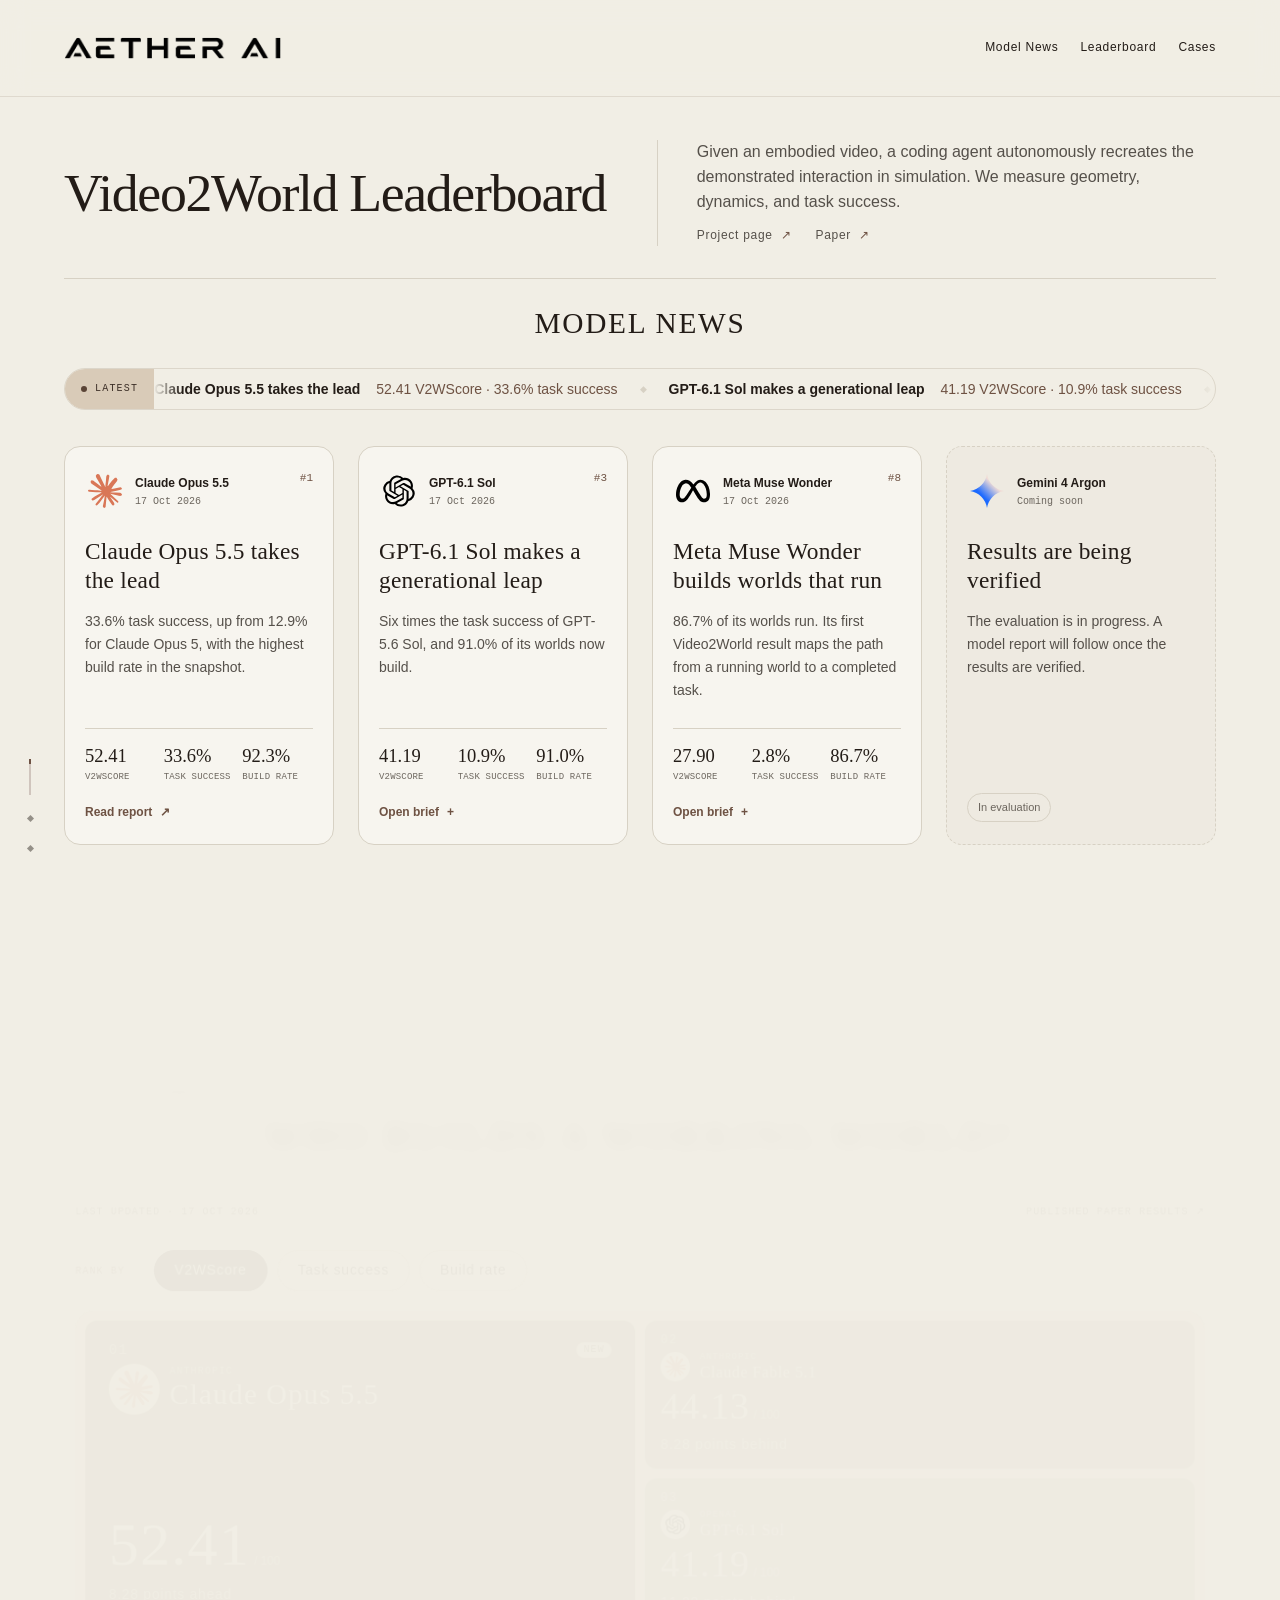
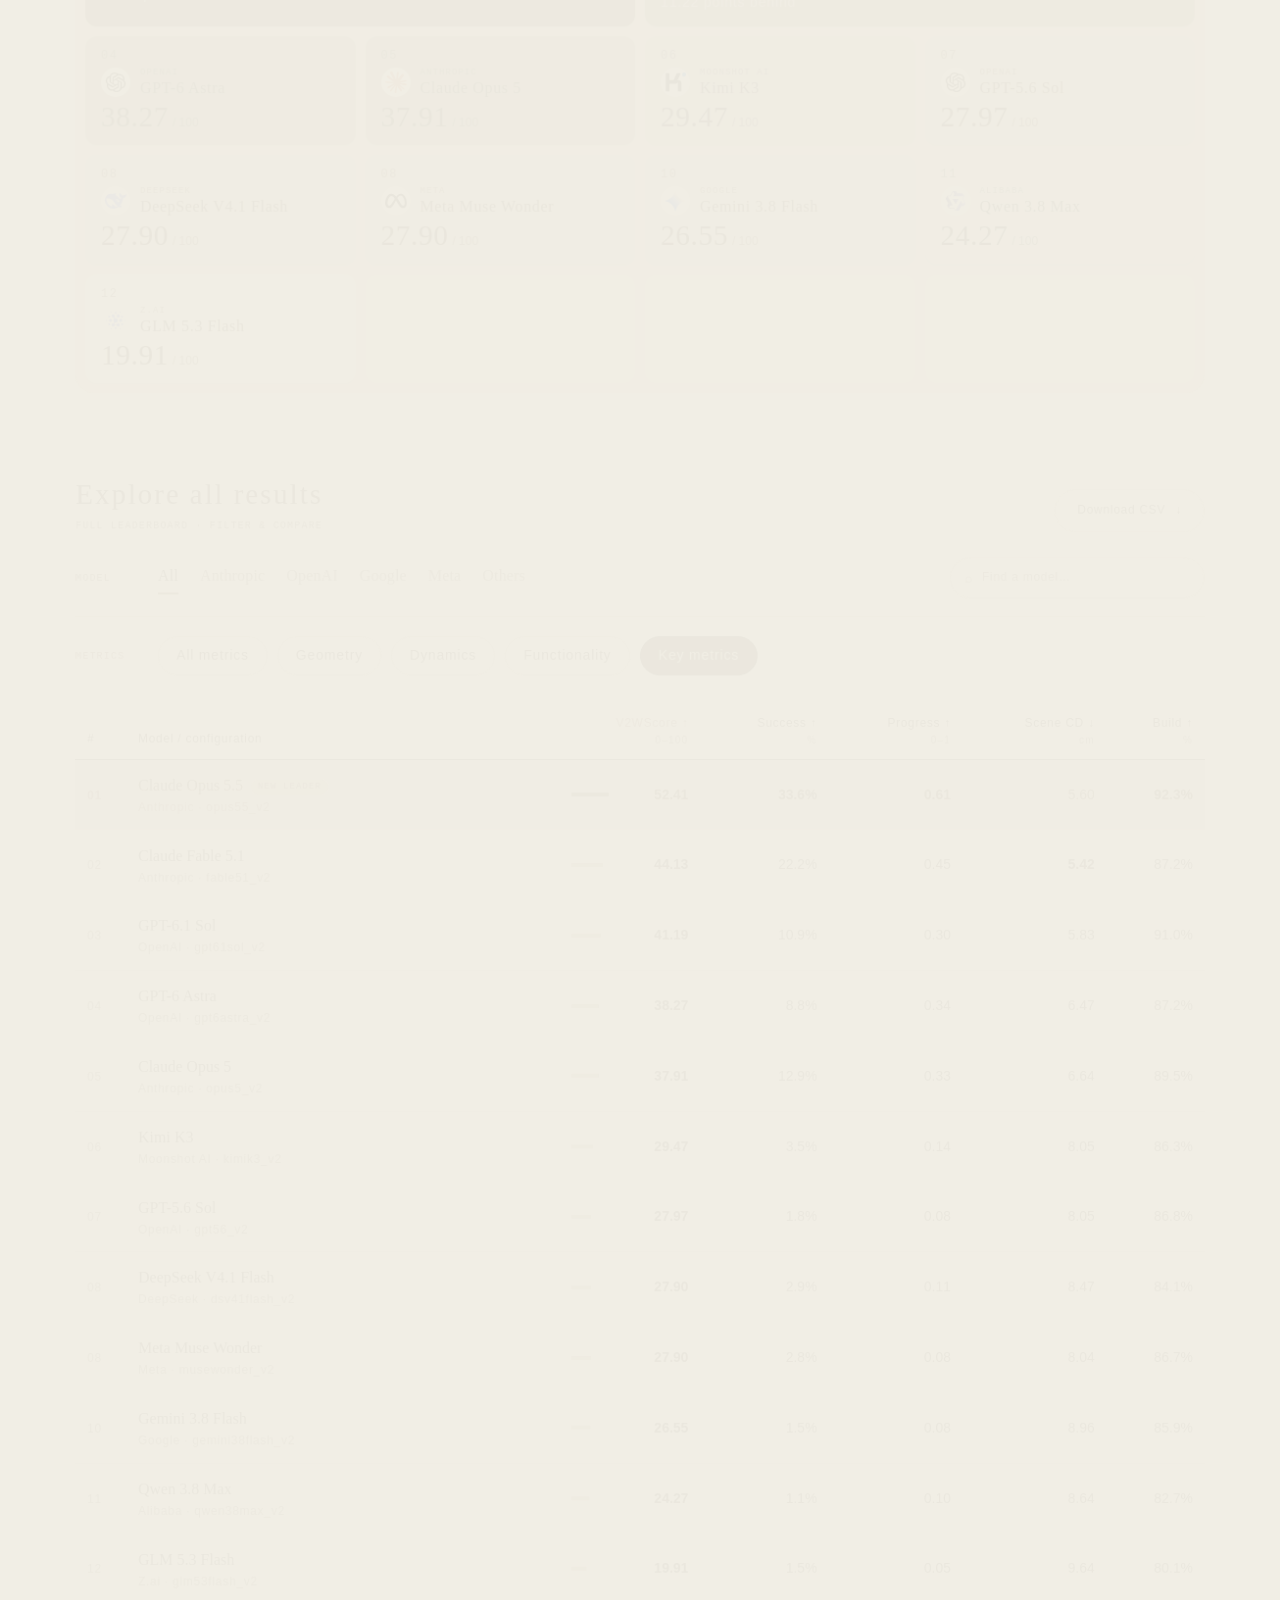
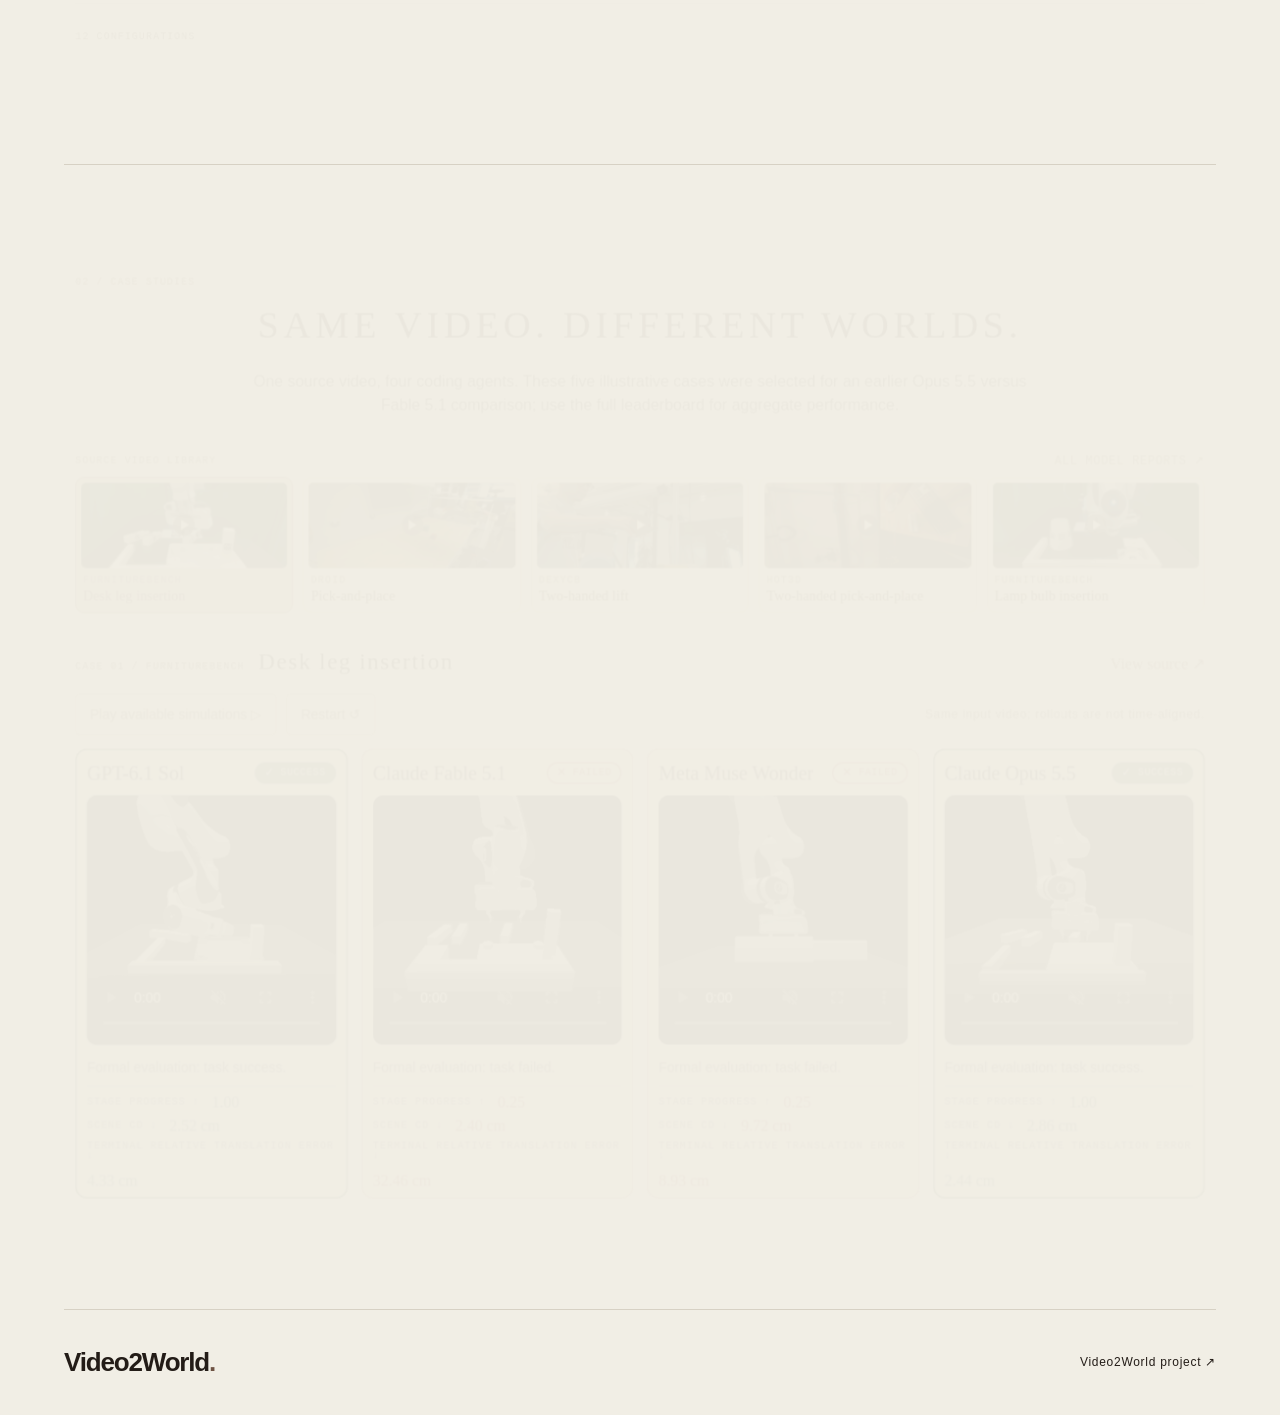
==== commit 33f7b79c: "Home first screen, quieter Model News, News page removed, responsive pass - Home: title and Model Ne" ====
--- a/site/index.html
+++ b/site/index.html
@@ -22,7 +22,7 @@
       <div class="leaderboard-intro-links"><a class="text-link" href="https://aetherlabsai.github.io/Video2World/">Project page <span aria-hidden="true">↗</span></a><a class="text-link" href="https://arxiv.org/abs/2610.04432">Paper <span aria-hidden="true">↗</span></a></div>
     </div>
     <section class="section page-width model-news-section" id="updates" data-rail="Model News" aria-labelledby="updates-title">
-      <div class="nh-masthead"><span class="nh-mast-label">Video2World</span><h2 id="updates-title">Model News</h2><a class="text-link" href="news/index.html">All news <span aria-hidden="true">↗</span></a></div>
+      <div class="nh-masthead"><h2 id="updates-title">Model News</h2></div>
       <div class="news-home" id="latest-model-news" aria-label="Latest model evaluations"><p class="model-news-loading">Loading model news…</p></div>
     </section>
     <section class="section page-width" id="leaderboard" data-rail="Leaderboard" aria-labelledby="board-title"><div class="section-heading"><div><span class="eyebrow section-index">01 / THE LEADERBOARD</span><h2 id="board-title">Who builds a working world?</h2></div></div>
--- a/site/collaboration.css
+++ b/site/collaboration.css
@@ -240,8 +240,8 @@
 .board-context { flex-wrap: wrap; }
 .paper-results-link { margin-left: auto; font-size: var(--fs-ui); }
 @media (max-width: 1023px) {
-  body[data-page="model"] .site-header nav > a[href="../news/index.html"],
-  body[data-page="opus"] .site-header nav > a[href="../news/index.html"] { display: inline-flex; }
+  body[data-page="model"] .site-header nav > a[href="../index.html#updates"],
+  body[data-page="opus"] .site-header nav > a[href="../index.html#updates"] { display: inline-flex; }
 }
 
 /* Finding cards (model reports): four across, cut corner, mono label + dot glyph, text, then a
@@ -1740,3 +1740,53 @@
 @media (min-width: 761px) and (max-width: 1199px) {
   #cases .cs-frontier-runs .cs-frame { aspect-ratio: 4 / 3; height: auto; }
 }
+/* Home first screen (2026-10-19): more air around the title and the news; the news section
+   fills the rest of the screen so the next section starts below the fold. */
+@media (min-width: 901px) {
+  .leaderboard-intro { padding-top: 36px; padding-bottom: 32px; }
+  #updates.model-news-section { min-height: calc(100svh - var(--nav-height) - var(--intro-h, 200px)); padding-bottom: 48px; box-sizing: border-box; }
+  #updates .nh-masthead { padding: 14px 0 13px; }
+  #updates .nh-ticker { margin-top: 18px; }
+  #updates .news-home > :not(.nh-ticker) { margin-top: 30px; }
+  #updates + #leaderboard { padding-top: var(--space-section); }
+}
+@media (min-width: 901px) {
+  #updates.model-news-section { min-height: 0; padding-bottom: calc(40px + var(--first-pad, 0px)); }
+  .leaderboard-intro { padding-top: calc(28px + var(--first-pad, 0px)); }
+}
+@media (min-width: 901px) { body[data-page="home"] main > section#updates.model-news-section { padding-bottom: calc(40px + var(--first-pad, 0px)); } }
+/* Model News with more breathing room (2026-10-19): roomier masthead, ticker and cards,
+   wider gutters; small type raised to the token scale */
+@media (min-width: 901px) {
+  #updates .nh-masthead { padding: 20px 0 18px; }
+  #updates .nh-ticker { margin-top: 26px; }
+  #updates .news-home > :not(.nh-ticker) { margin-top: 36px; }
+  #updates .nh-list { gap: 24px; }
+  #updates .nh-item { padding: 30px 28px 26px; border-radius: 16px; }
+  #updates .nh-story-brand { margin-bottom: 26px; }
+  #updates .nh-item > strong { font-size: var(--fs-h3); line-height: 1.25; }
+  #updates .nh-item-dek { margin-top: 14px; font-size: var(--fs-small); line-height: 1.65; }
+  #updates .nh-item .nc-stats { margin-top: 26px; padding-top: 18px; gap: 12px; }
+  #updates .nh-item .nc-stats small { font-size: var(--fs-label); }
+  #updates .nh-item-cta { margin-top: 20px; }
+}
+@media (min-width: 901px) { #updates .nh-item .nc-stats small { font-size: var(--fs-micro); letter-spacing: .04em; white-space: nowrap; } }
+#updates .nh-masthead { grid-template-columns: 1fr; justify-items: center; }
+@media (max-width: 900px) { #updates .nh-masthead { grid-template-columns: 1fr; } #updates .nh-masthead h2 { text-align: center; } }
+/* Model News, quieter (2026-10-19): one hairline above the title like every other section
+   (no heavy black rule, no second rule below), and a light ticker without the black tag. */
+#updates .nh-masthead { border-top: 1px solid var(--line); border-bottom: 0; padding: 30px 0 4px; }
+#updates .nh-ticker { background: transparent; border-color: color-mix(in srgb, var(--line) 80%, transparent); }
+#updates .nh-ticker-tag { background: transparent; color: var(--accent); border-right: 1px solid var(--line); }
+/* LATEST tag: a soft brown chip in the site palette */
+#updates .nh-ticker-tag { background: var(--warm-tint); color: var(--warm-ink); border-right: 0; }
+#updates .nh-ticker-tag::before { background: var(--warm-solid); }
+/* responsive pass (2026-10-19): news card numbers fit on mid-width desktops; no type below 9px */
+.nh-item .nc-stats small { font-size: var(--fs-micro); }
+.nh-dot { font-size: 9px; }
+@media (min-width: 901px) and (max-width: 1399px) {
+  #updates .nh-item { padding: 24px 20px 22px; }
+  #updates .nh-item .nc-stats { gap: 8px; }
+  #updates .nh-item .nc-stats b { font-size: clamp(16px, 1.45vw, 21px); }
+  #updates .nh-item .nc-stats small { letter-spacing: .02em; }
+}
--- a/site/motion.css
+++ b/site/motion.css
@@ -271,3 +271,8 @@
 .has-flow .section-heading[data-flow] {
   filter: blur(calc((1 - var(--in, 1)) * 8px + var(--out, 0) * 3px));
 }
+/* The labels only fit in the left margin on wide windows (content starts at (100vw - 1320px) / 2);
+   below that the rail keeps its markers and drops the names so it never covers the text. */
+@media (max-width: 1679px) {
+  .section-rail .section-rail-label { display: none; }
+}
